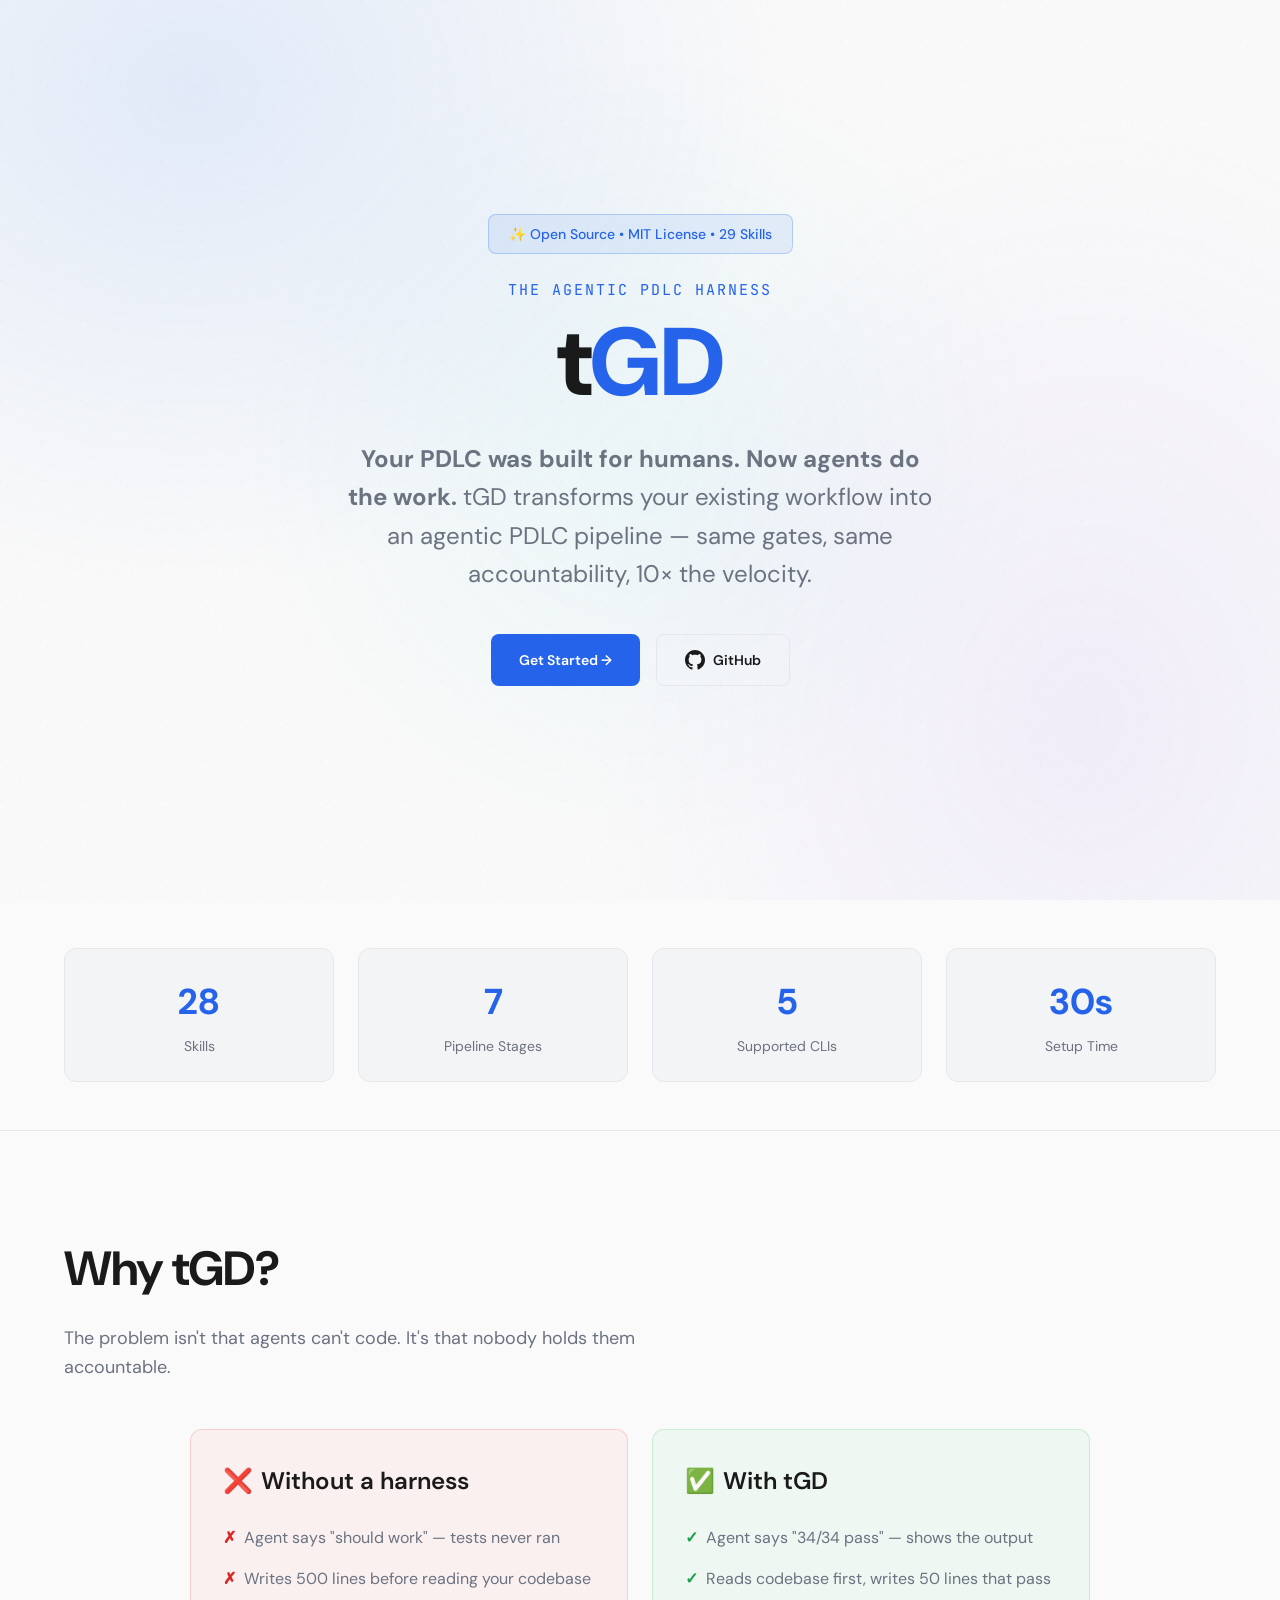
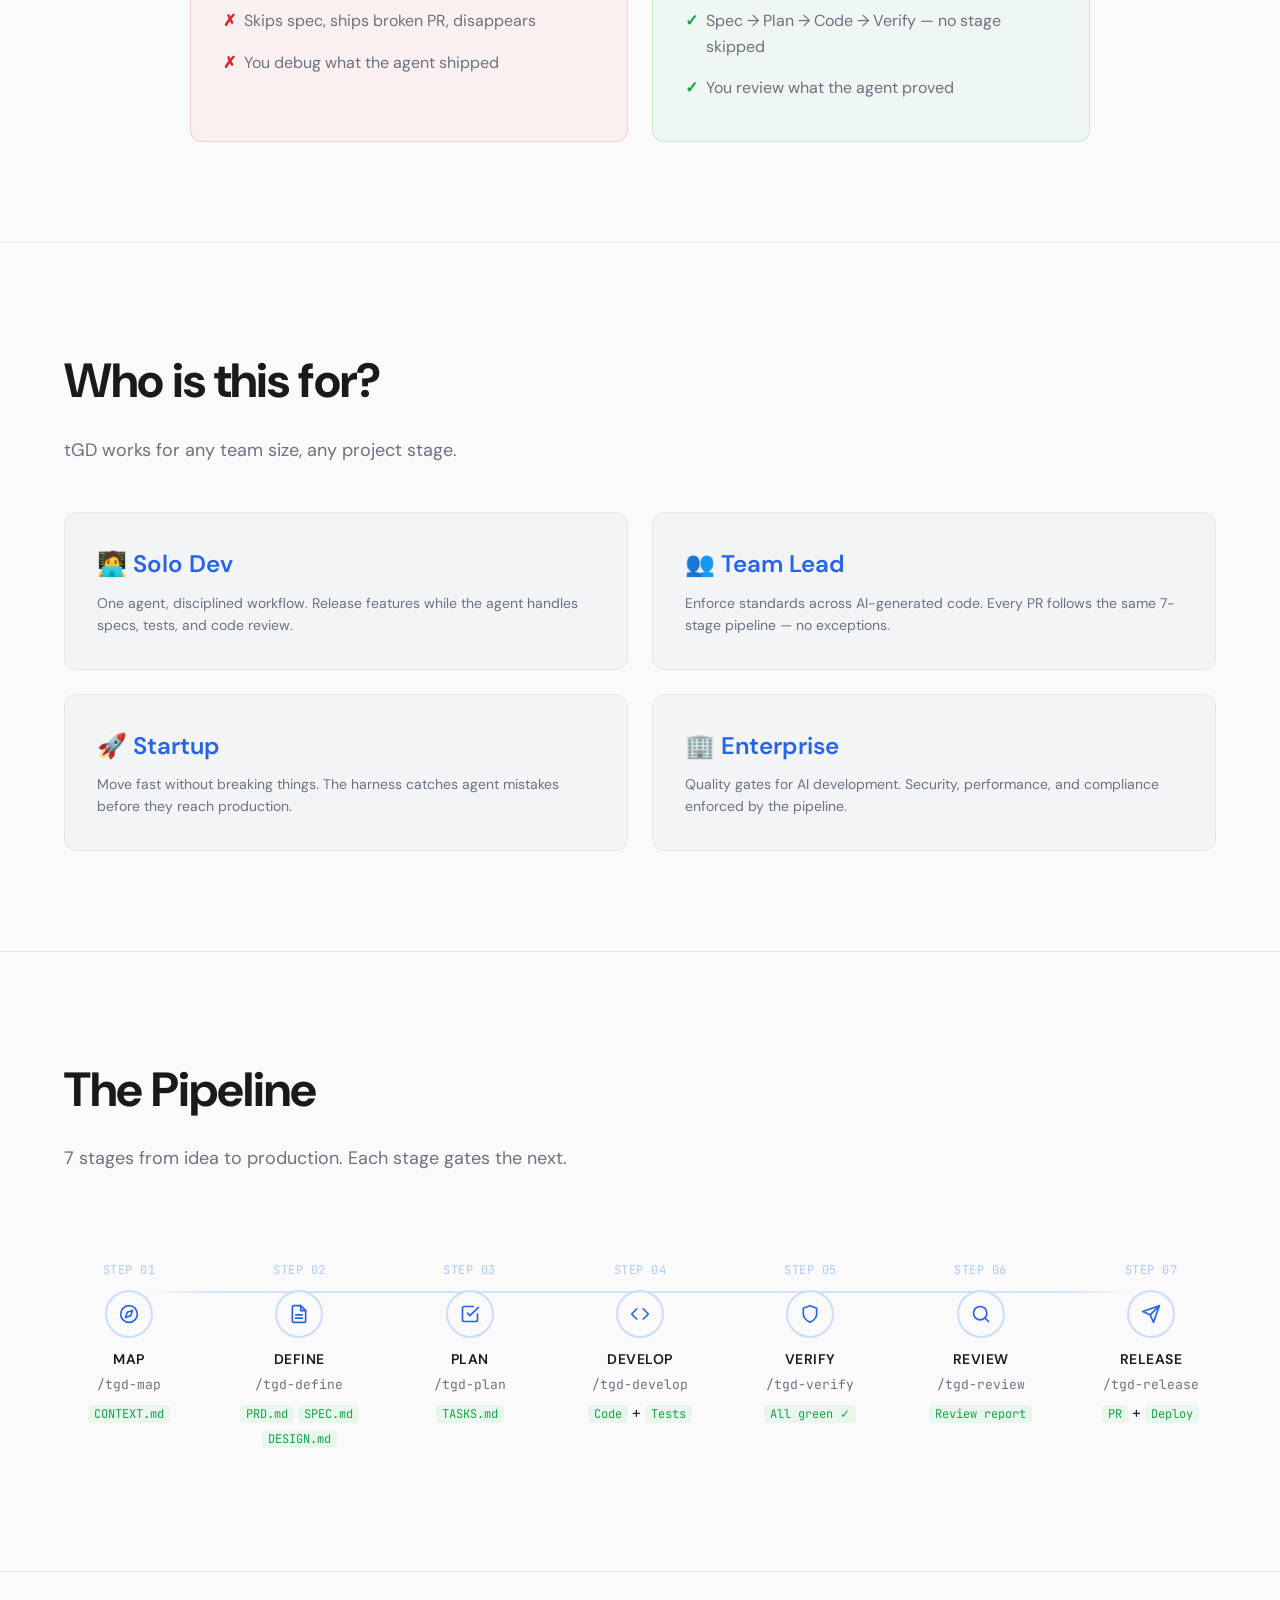
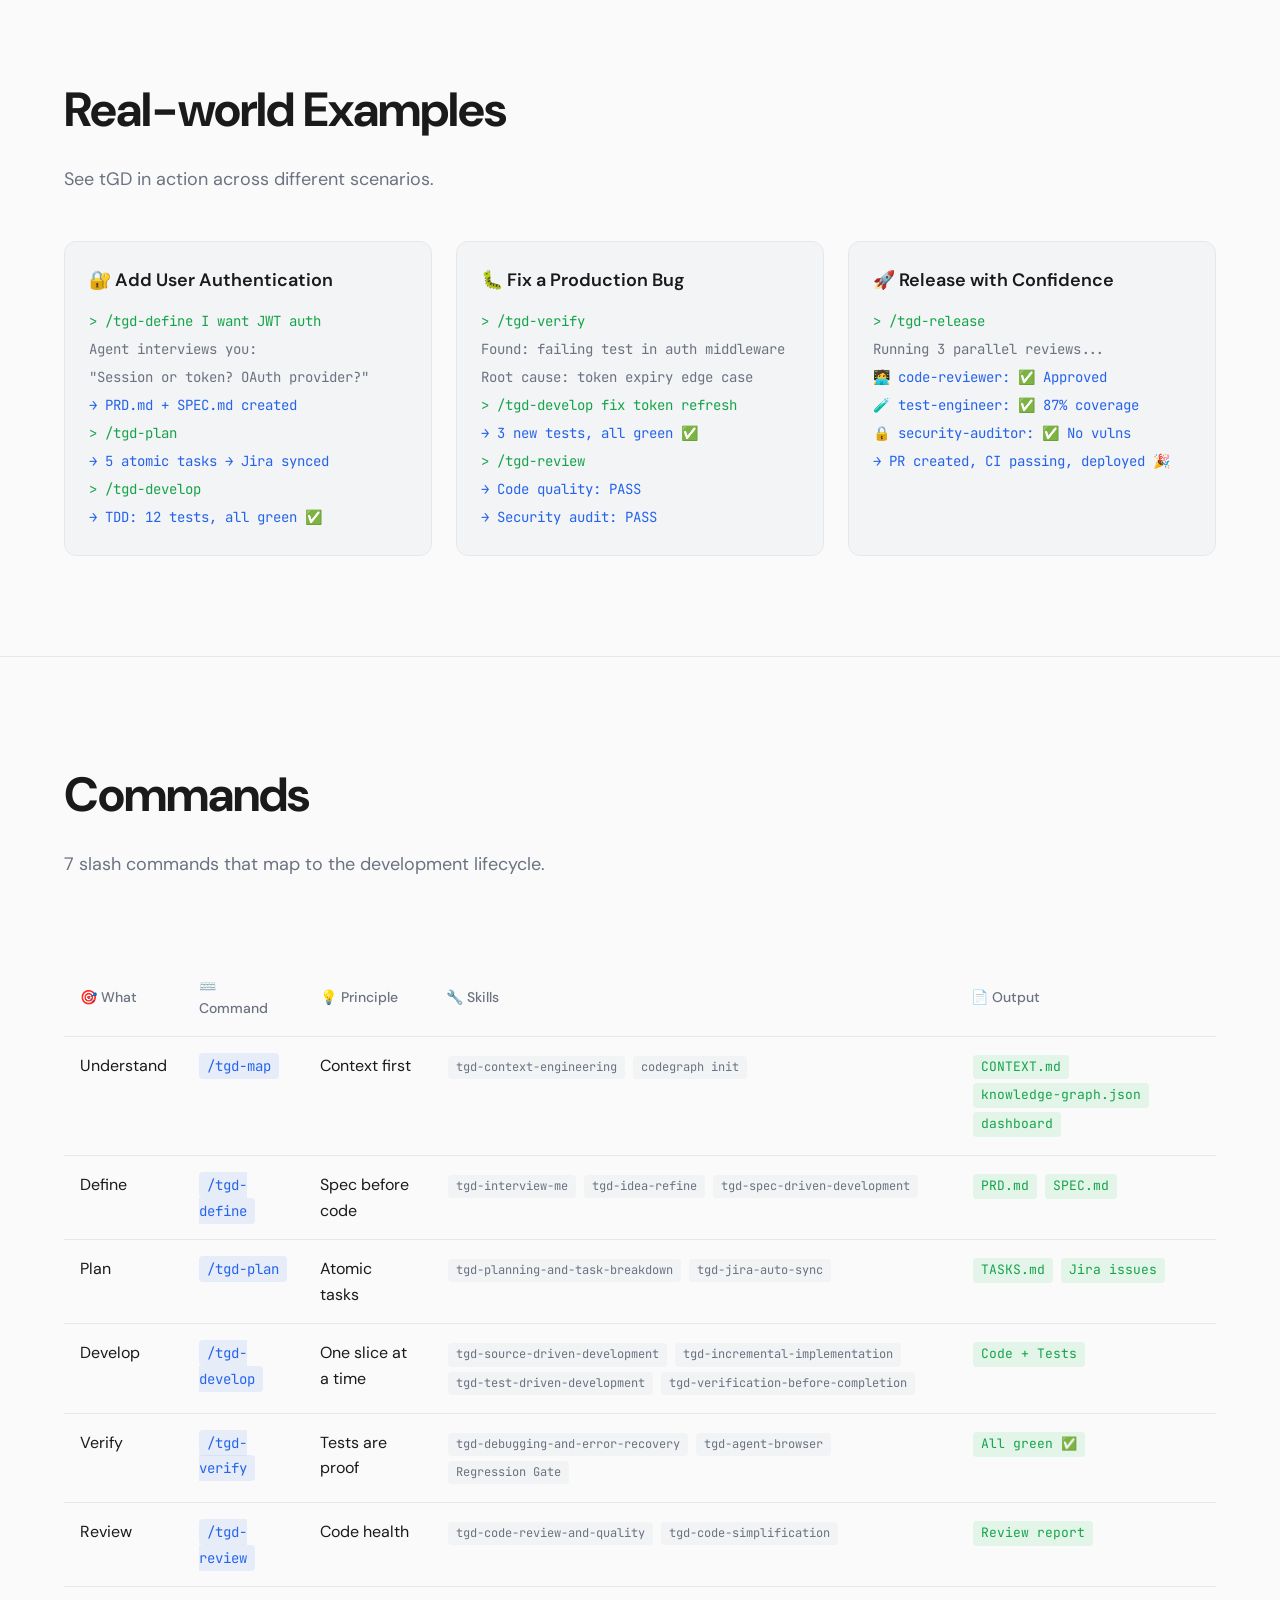
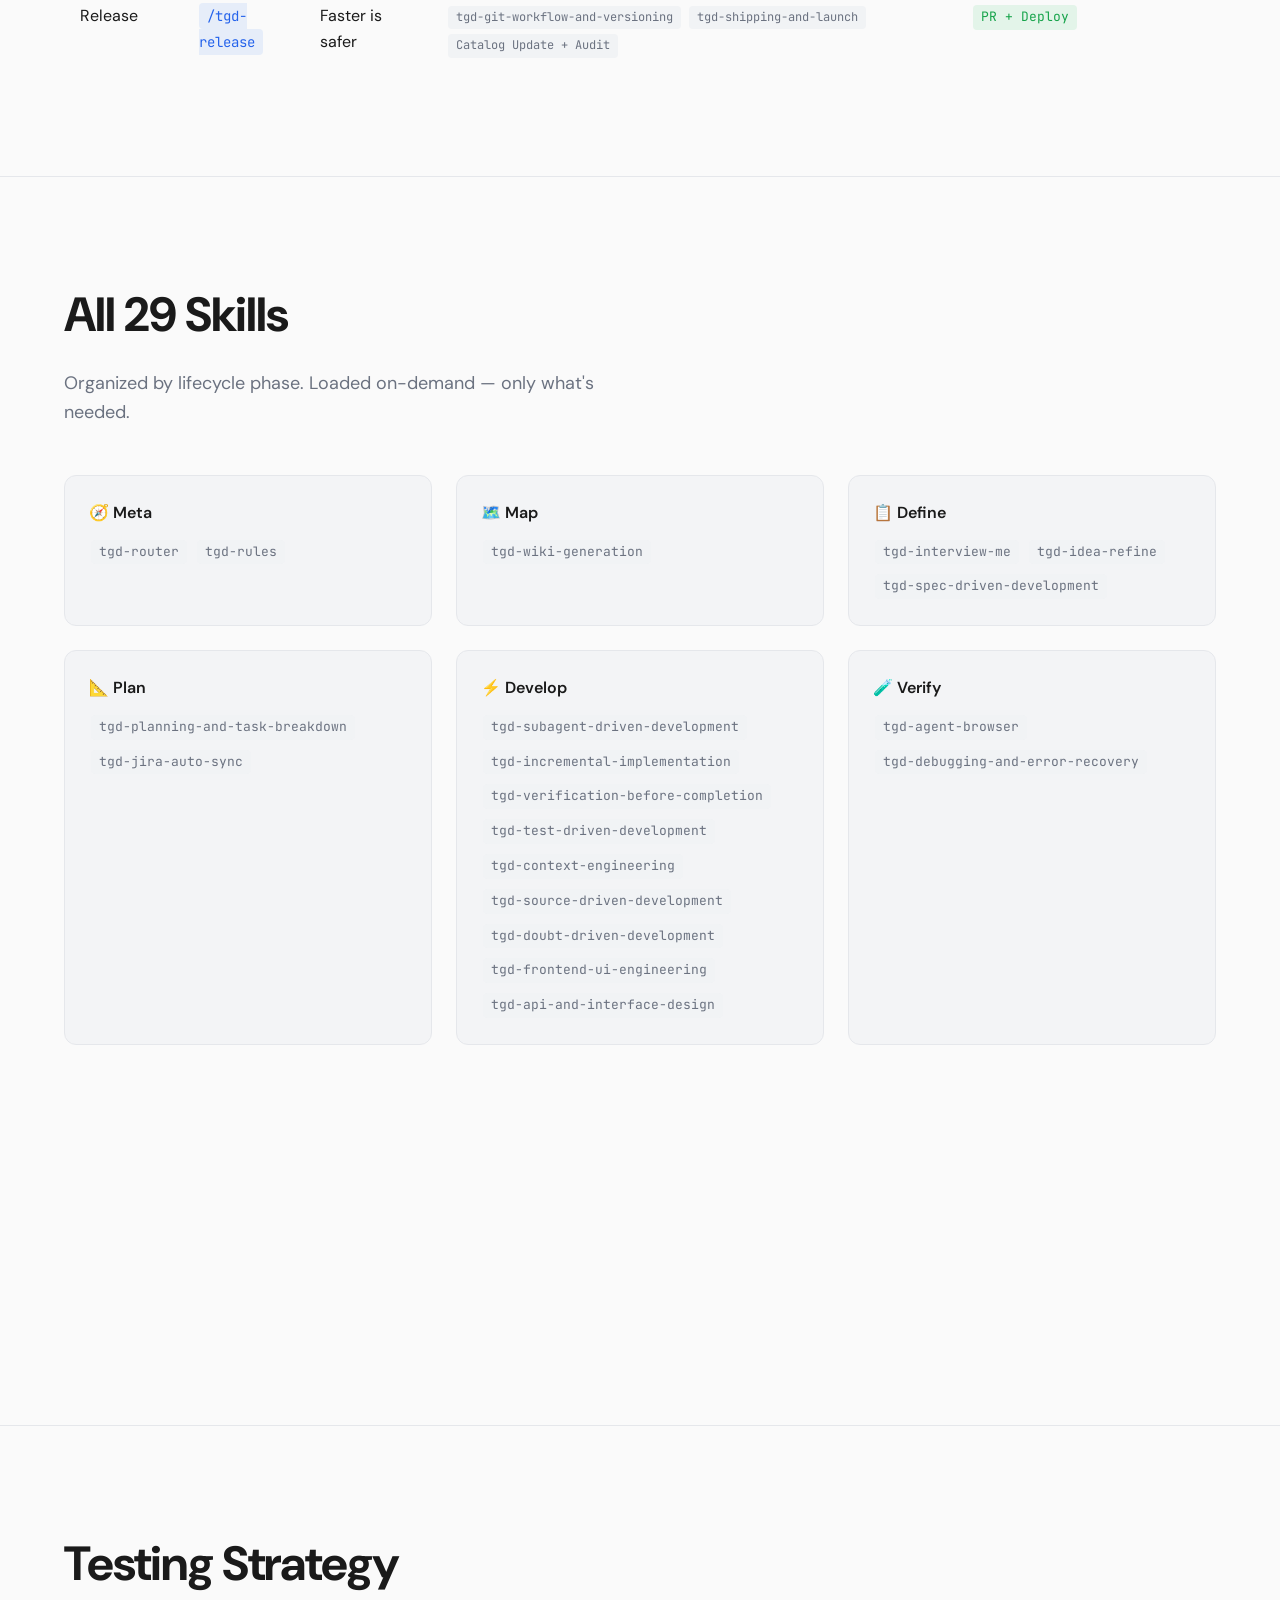
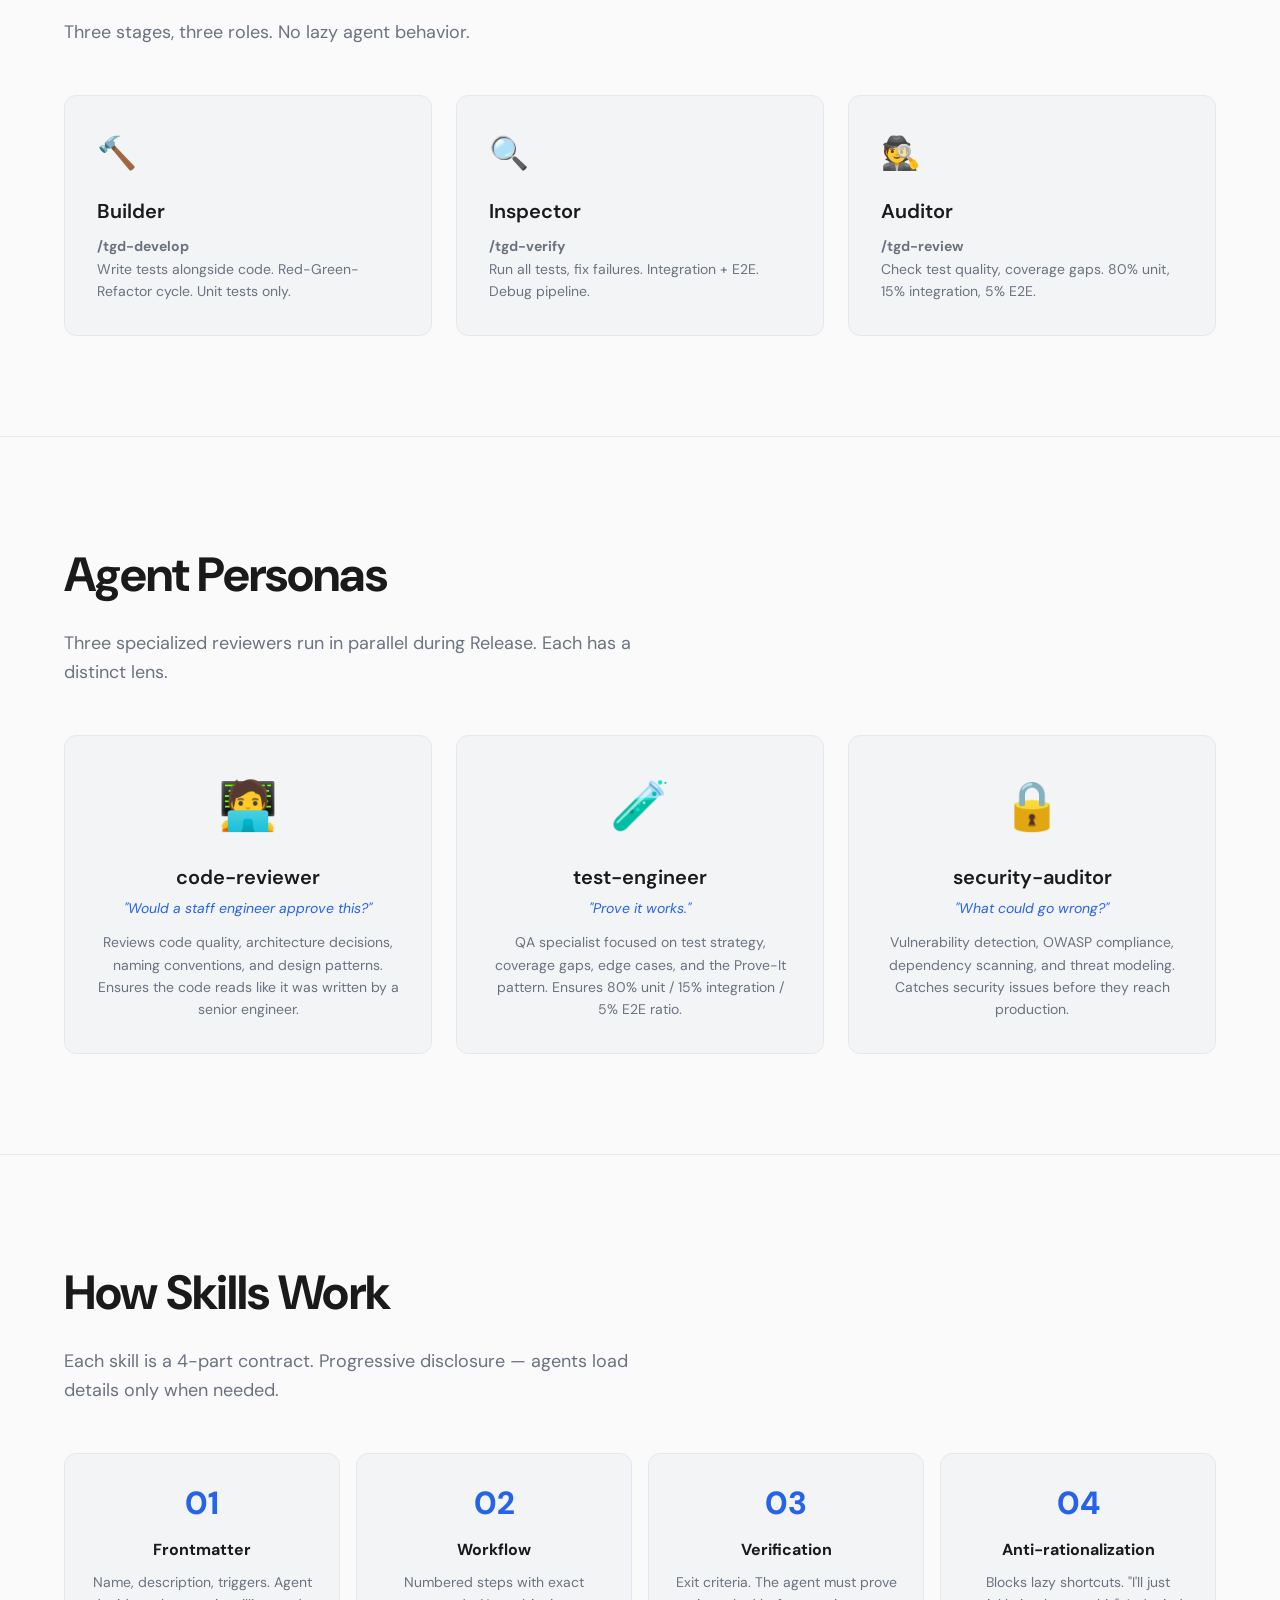
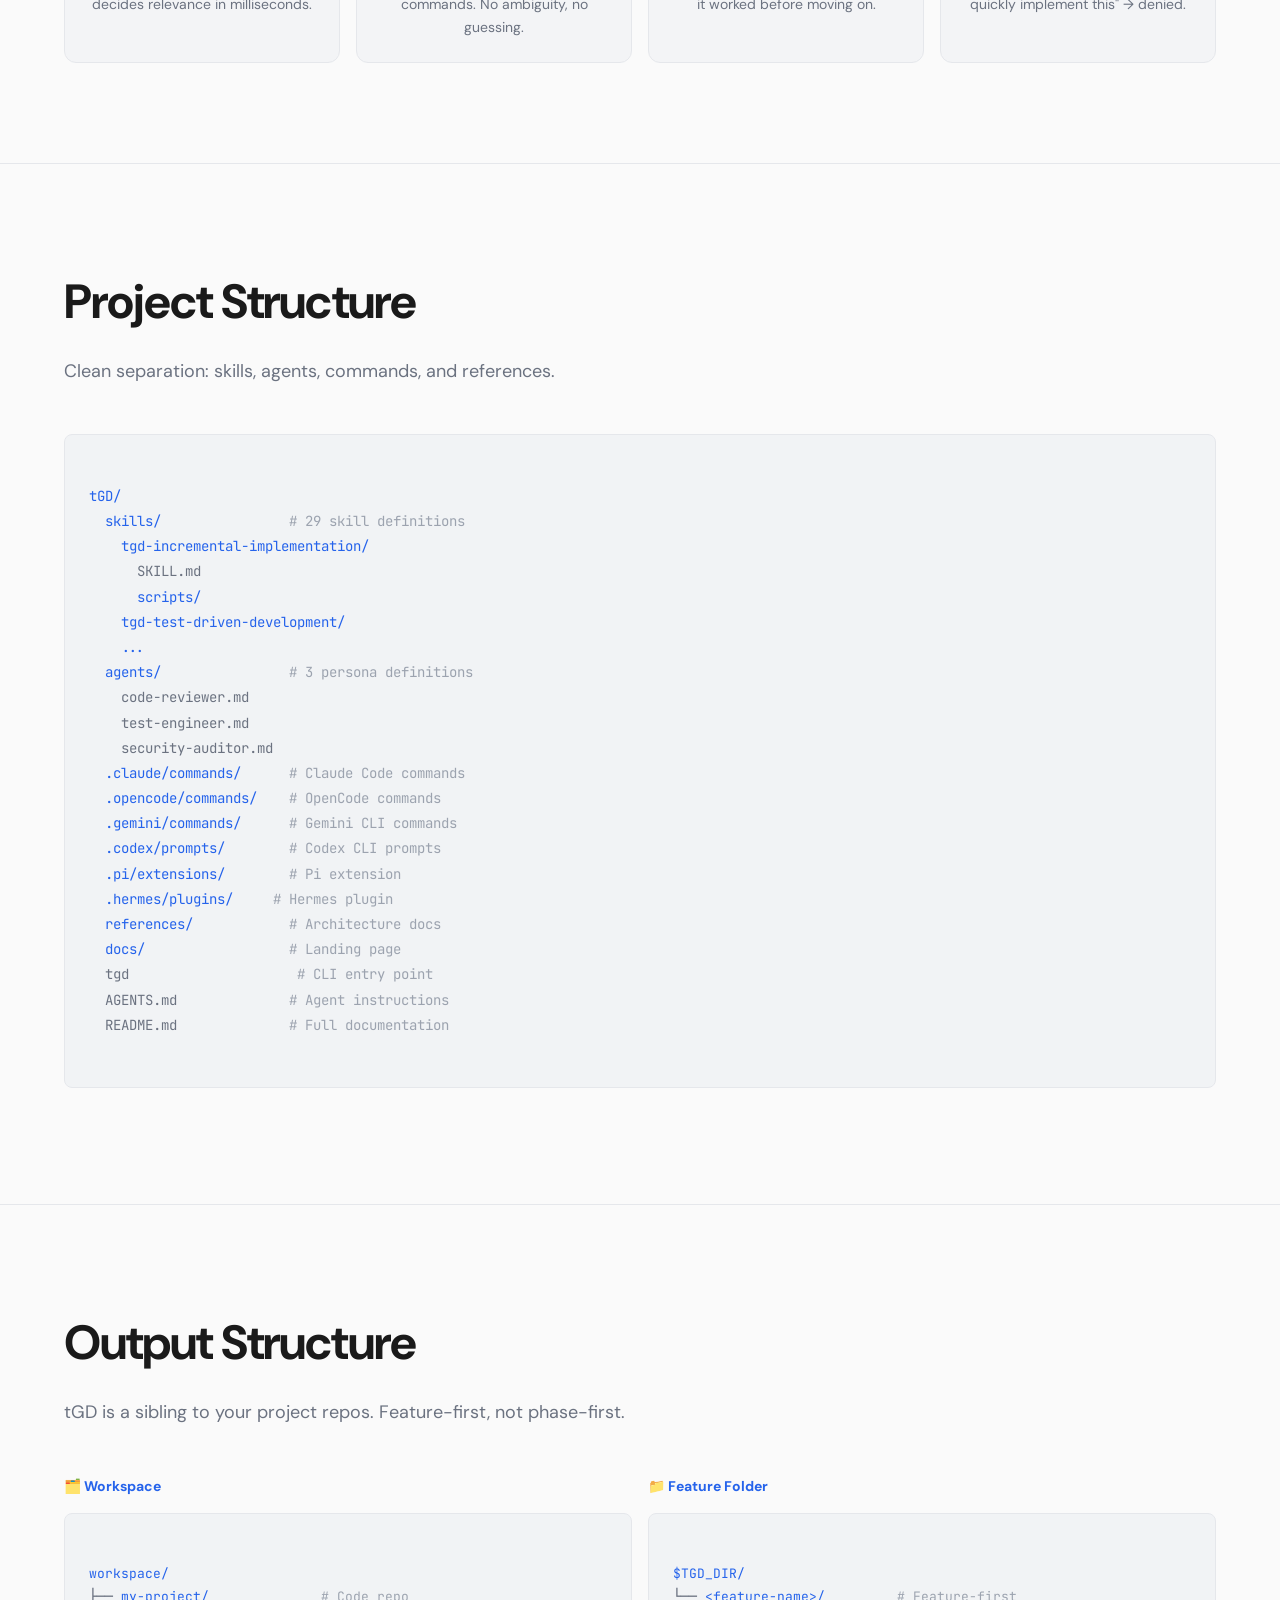
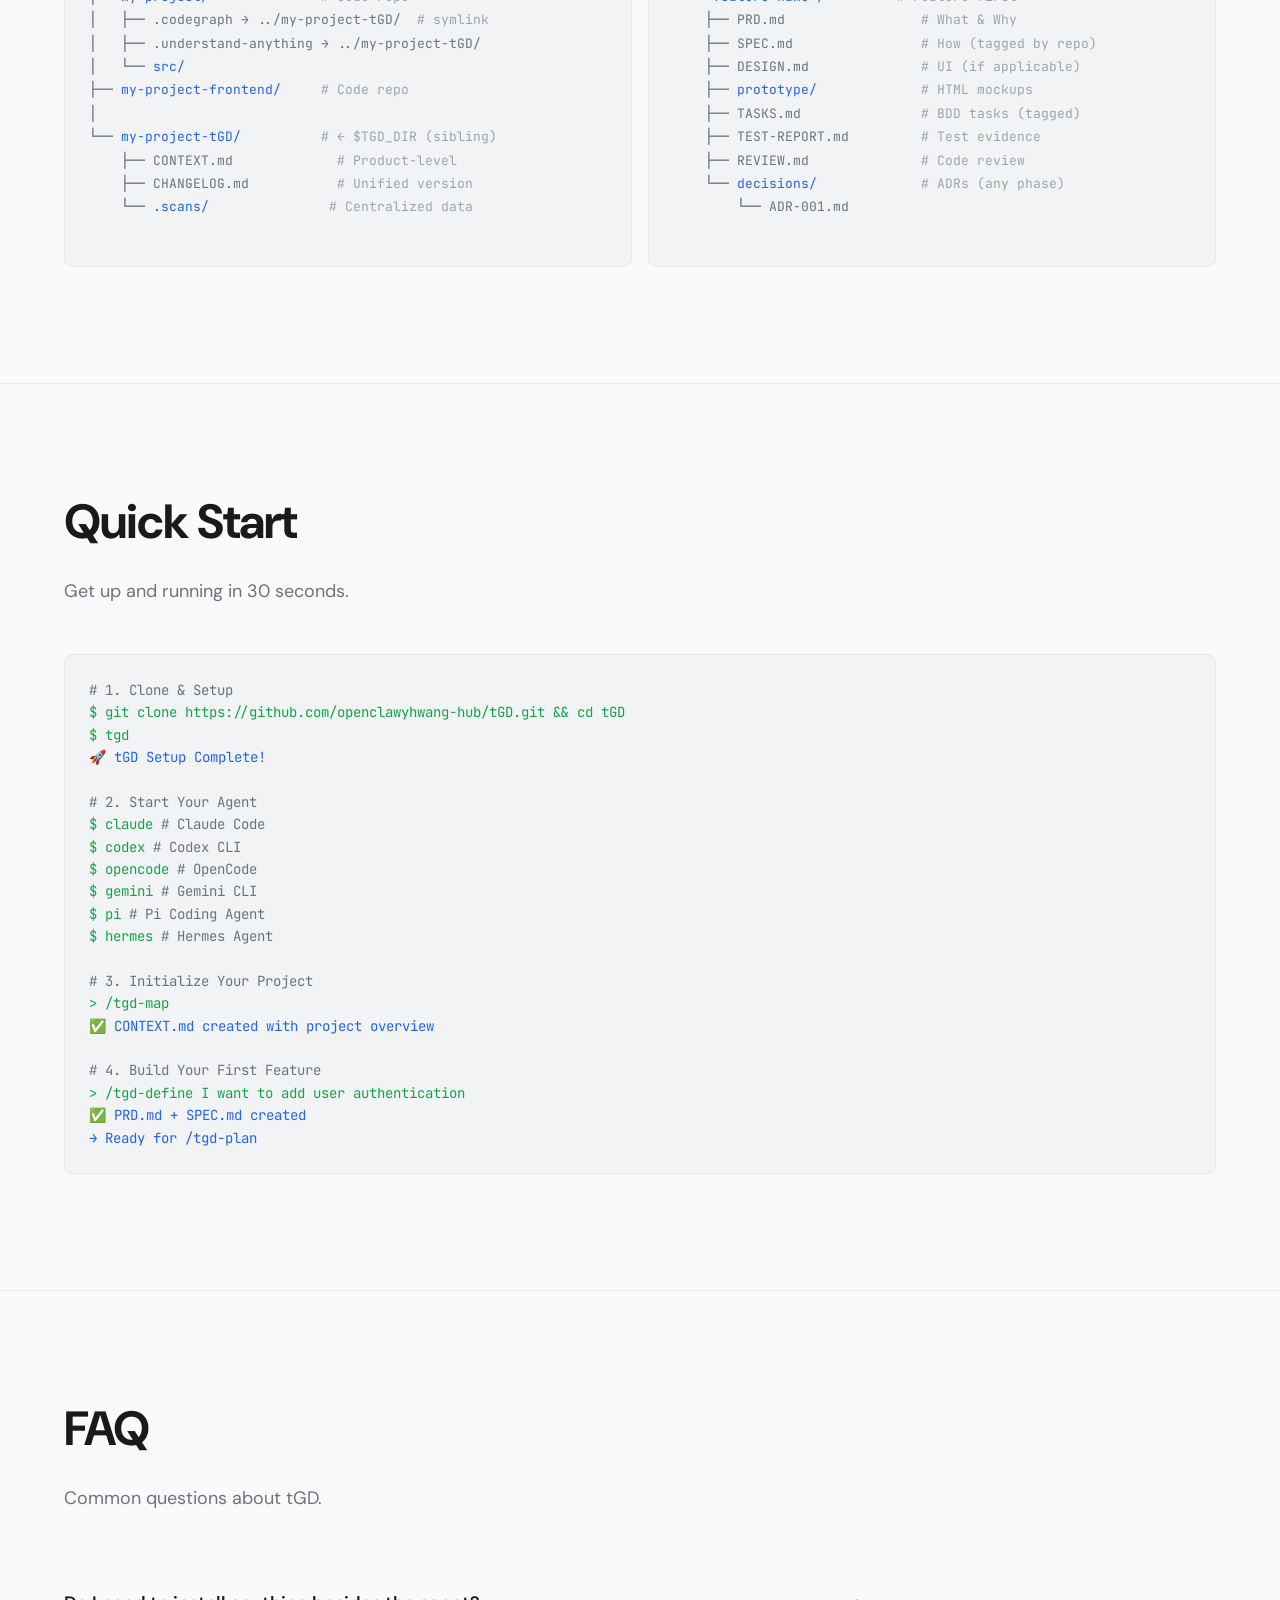
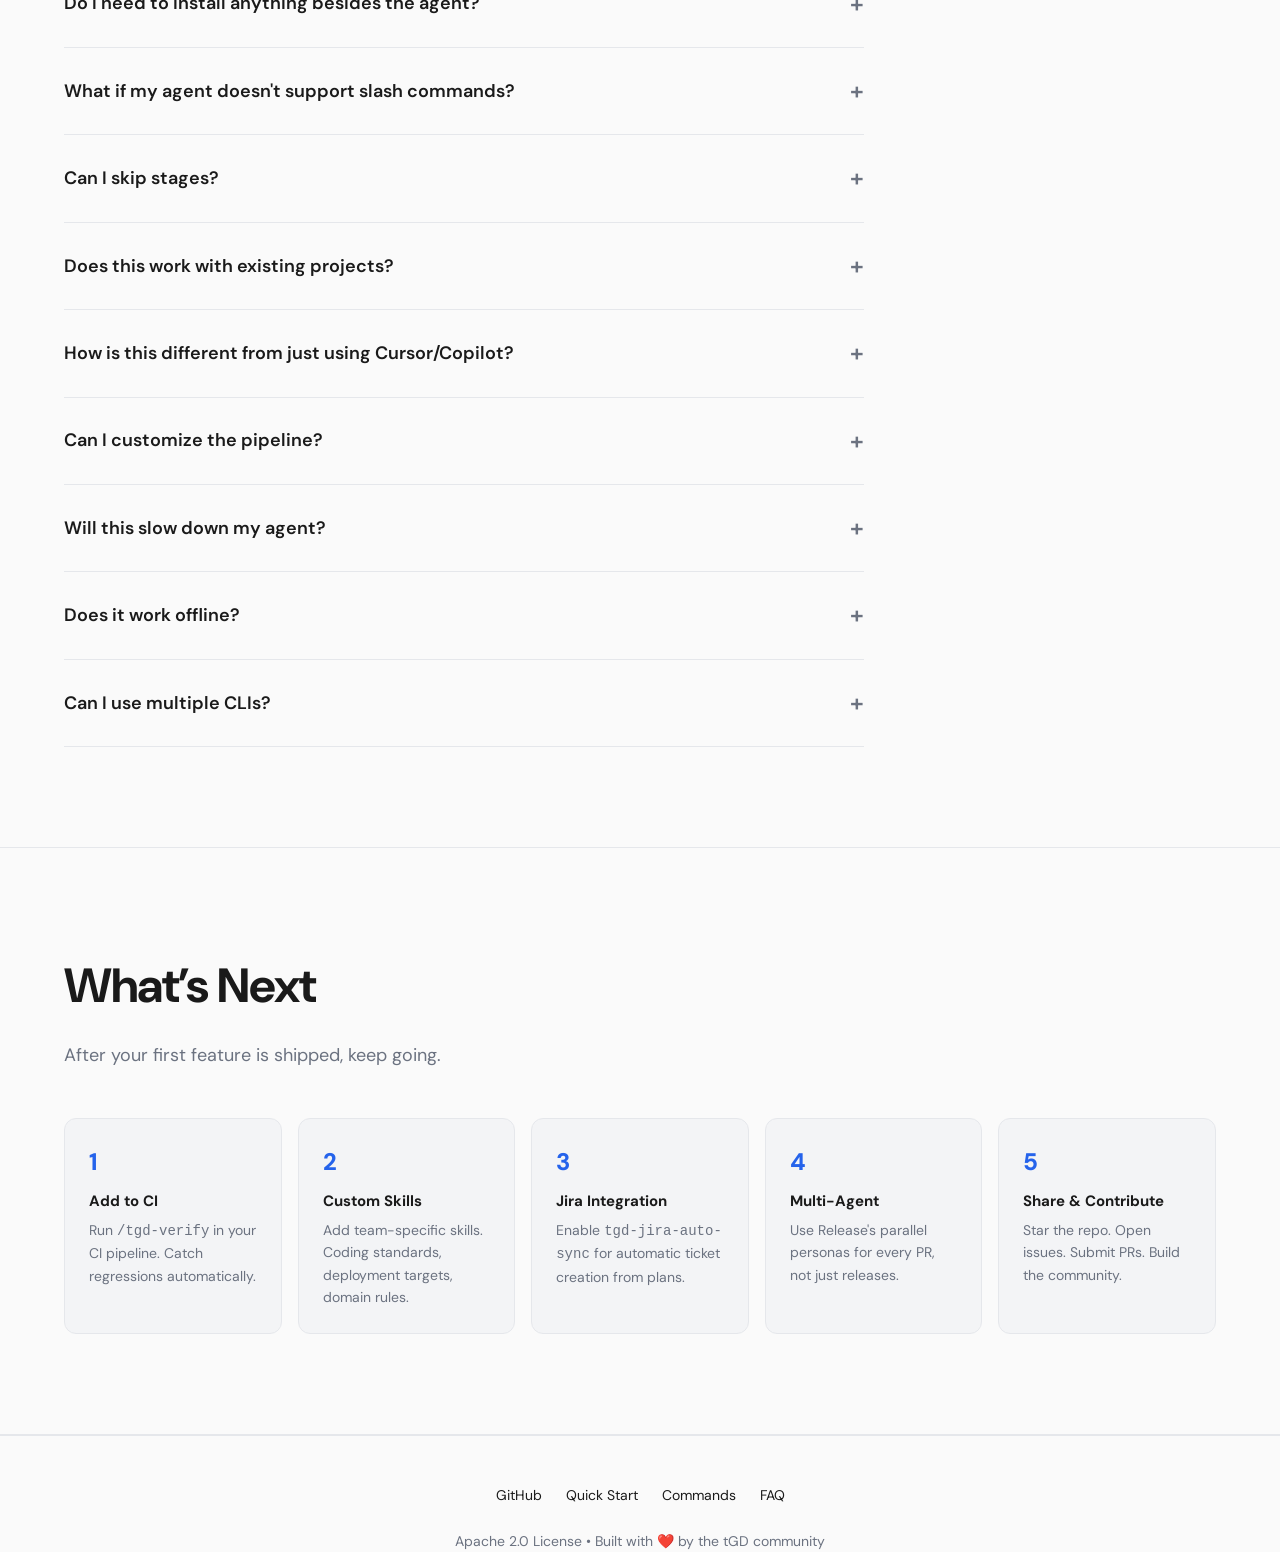
==== docs/index.html @ 55f3f9e1 "fix(docs): move tgd-wiki-generation to Map phase in skill tables tgd-wiki-generation is called by /t" ====
<!DOCTYPE html>
<html lang="en">
<head>
    <meta charset="UTF-8">
    <meta name="viewport" content="width=device-width, initial-scale=1.0">
    <meta name="color-scheme" content="dark light">
    <meta name="theme-color" content="#fafafa" media="(prefers-color-scheme: light)">
    <meta name="theme-color" content="#0c0f1a" media="(prefers-color-scheme: dark)">
    <title>tGD — The Agentic PDLC Harness</title>
    <meta name="description" content="Your PDLC was built for humans. Now agents do the work. tGD transforms your existing workflow into an agentic PDLC pipeline — same gates, same accountability, 10× the velocity.">
    <link rel="icon" type="image/svg+xml" href="favicon-gd.svg">
    <link rel="preconnect" href="https://fonts.googleapis.com">
    <link rel="preconnect" href="https://fonts.gstatic.com" crossorigin>
    <link href="https://fonts.googleapis.com/css2?family=DM+Sans:wght@300;400;500;600;700;800&family=JetBrains+Mono:wght@400;500&display=swap" rel="stylesheet">
    <style>

        :root {
            --bg: #0c0f1a;
            --bg-card: #121620;
            --bg-code: #1a1e2e;
            --text: #e5e5e5;
            --text-muted: #737373;
            --accent: #3b82f6;
            --accent-dim: #1d4ed8;
            --green: #22c55e;
            --red: #ef4444;
            --amber: #f59e0b;
            --purple: #8b5cf6;
            --cyan: #06b6d4;
            --border: #262626;
            --shadow-color: rgba(0, 0, 0, 0.3);
            --tree-desc: #525252;
            --nav-bg: rgba(12, 15, 26, 0.85);
        }

        body.light {
            --bg: #fafafa;
            --bg-card: #f3f4f6;
            --bg-code: #f1f3f5;
            --text: #1a1a1a;
            --text-muted: #6b7280;
            --accent: #2563eb;
            --accent-dim: #1d4ed8;
            --green: #16a34a;
            --red: #dc2626;
            --amber: #d97706;
            --purple: #7c3aed;
            --cyan: #0891b2;
            --border: #e5e7eb;
            --shadow-color: rgba(0, 0, 0, 0.08);
            --tree-desc: #9ca3af;
            --nav-bg: rgba(255, 255, 255, 0.85);
        }

        * {
            margin: 0;
            padding: 0;
            box-sizing: border-box;
        }

        body {
            font-family: 'DM Sans', -apple-system, sans-serif;
            background: var(--bg);
            color: var(--text);
            line-height: 1.6;
            overflow-x: hidden;
            transition: background 0.3s ease, color 0.3s ease;
        }

        /* D: Dot grid — site-wide subtle texture */
        body::before {
            content: '';
            position: fixed;
            inset: 0;
            background-image:
                radial-gradient(circle at 1px 1px, var(--border) 1px, transparent 0);
            background-size: 40px 40px;
            opacity: 0.15;
            z-index: 0;
            pointer-events: none;
        }

        /* C: Noise texture — grain depth */
        body::after {
            content: '';
            position: fixed;
            inset: 0;
            opacity: 0.035;
            background-image: url("data:image/svg+xml,%3Csvg viewBox='0 0 256 256' xmlns='http://www.w3.org/2000/svg'%3E%3Cfilter id='n'%3E%3CfeTurbulence type='fractalNoise' baseFrequency='0.85' numOctaves='4' stitchTiles='stitch'/%3E%3C/filter%3E%3Crect width='100%25' height='100%25' filter='url(%23n)'/%3E%3C/svg%3E");
            z-index: 0;
            pointer-events: none;
        }
        body.light::after { opacity: 0.025; }

        /* C: Static mesh gradient — soft colored glow spots */
        .bg-glow {
            position: fixed;
            inset: 0;
            z-index: 0;
            pointer-events: none;
            background:
                radial-gradient(ellipse 600px 500px at 15% 10%, rgba(59, 130, 246, 0.06) 0%, transparent 100%),
                radial-gradient(ellipse 500px 600px at 85% 80%, rgba(139, 92, 246, 0.04) 0%, transparent 100%),
                radial-gradient(ellipse 400px 400px at 50% 50%, rgba(6, 182, 212, 0.03) 0%, transparent 100%);
        }
        body.light .bg-glow {
            background:
                radial-gradient(ellipse 600px 500px at 15% 10%, rgba(59, 130, 246, 0.12) 0%, transparent 100%),
                radial-gradient(ellipse 500px 600px at 85% 80%, rgba(139, 92, 246, 0.08) 0%, transparent 100%),
                radial-gradient(ellipse 400px 400px at 50% 50%, rgba(6, 182, 212, 0.06) 0%, transparent 100%);
        }

        .container {
            max-width: 1200px;
            margin: 0 auto;
            padding: 0 24px;
            padding-left: max(24px, env(safe-area-inset-left));
            padding-right: max(24px, env(safe-area-inset-right));
        }

        main {
            position: relative;
            z-index: 1;
        }

        /* Hero */
        .hero {
            min-height: 100vh;
            display: flex;
            flex-direction: column;
            justify-content: center;
            align-items: center;
            text-align: center;
            padding: 80px 24px;
            position: relative;
            overflow: hidden;
        }

        

         

         

         
         

         

         
        /* Subtle Grid Overlay */


        .hero-content {
            position: relative;
            z-index: 1;
        }

        .hero-badge {
            display: inline-block;
            padding: 8px 20px;
            background: rgba(59, 130, 246, 0.1);
            border: 1px solid rgba(59, 130, 246, 0.3);
            border-radius: 8px;
            font-size: 14px;
            font-weight: 500;
            color: var(--accent);
            margin-bottom: 24px;
            position: relative;
        }
        
        .hero-tagline {
            font-family: 'JetBrains Mono', monospace;
            font-size: clamp(12px, 1.5vw, 15px);
            color: var(--accent);
            letter-spacing: 2px;
            text-transform: uppercase;
            margin-bottom: 8px;
        }

        h1 {
            font-size: clamp(48px, 8vw, 96px);
            font-weight: 800;
            letter-spacing: -0.03em;
            line-height: 1.1;
            margin-bottom: 24px;
        }

        h1 span {
            color: var(--accent);
        }
        
        

        .hero-subtitle {
            font-size: clamp(18px, 2.5vw, 24px);
            color: var(--text-muted);
            max-width: 600px;
            margin: 0 auto 40px;
        }

        .hero-cta {
            display: flex;
            gap: 16px;
            justify-content: center;
            flex-wrap: wrap;
        }

        .btn {
            display: inline-flex;
            align-items: center;
            gap: 8px;
            padding: 14px 28px;
            border-radius: 8px;
            font-size: 16px;
            font-weight: 600;
            text-decoration: none;
            transition: background 0.2s, transform 0.2s, box-shadow 0.2s;
            cursor: pointer;
            border: none;
            touch-action: manipulation;
            font-size: 14px;
        }

        .btn-primary {
            background: var(--accent);
            color: white;
        }

        .btn-primary:hover {
            background: var(--accent-dim);
            transform: translateY(-2px);
        }

        .btn-secondary {
            background: transparent;
            color: var(--text);
            border: 1px solid var(--border);
        }

        .btn-secondary:hover {
            border-color: var(--text-muted);
        }

        /* Sections */
        section {
            padding: 100px 0;
        }

        h2 {
            font-size: clamp(32px, 5vw, 48px);
            font-weight: 700;
            letter-spacing: -0.02em;
            margin-bottom: 16px;
        }

        h3 {
            font-size: 24px;
            font-weight: 600;
            margin-bottom: 12px;
        }

        .section-subtitle {
            color: var(--text-muted);
            font-size: 18px;
            max-width: 600px;
            margin-bottom: 48px;
            text-align: left;
        }

        /* Before/After */
        .comparison {
            display: grid;
            grid-template-columns: 1fr 1fr;
            gap: 24px;
            max-width: 900px;
            margin: 0 auto;
        }

        @media (max-width: 768px) {
            .comparison { grid-template-columns: 1fr; }
        }

        .comparison-card {
            padding: 32px;
            border-radius: 12px;
            border: 1px solid var(--border);
        }

        .comparison-card.before {
            background: rgba(239, 68, 68, 0.05);
            border-color: rgba(239, 68, 68, 0.2);
        }

        .comparison-card.after {
            background: rgba(34, 197, 94, 0.05);
            border-color: rgba(34, 197, 94, 0.2);
        }

        .comparison-card h3 {
            display: flex;
            align-items: center;
            gap: 8px;
        }

        .comparison-card ul {
            list-style: none;
            margin-top: 16px;
        }

        .comparison-card li {
            padding: 8px 0;
            color: var(--text-muted);
            display: flex;
            align-items: flex-start;
            gap: 8px;
        }

        .comparison-card.before li::before {
            content: '✗';
            color: var(--red);
            font-weight: bold;
        }

        .comparison-card.after li::before {
            content: '✓';
            color: var(--green);
            font-weight: bold;
        }

        /* Pipeline — Connected Timeline */
        .pipeline-track {
            position: relative;
            padding: 40px 0 20px;
        }
        .pipeline-track::before {
            content: '';
            position: absolute;
            top: 70px;
            left: 80px;
            right: 80px;
            height: 2px;
            background: linear-gradient(90deg,
                rgba(59,130,246,0.0) 0%,
                rgba(59,130,246,0.2) 8%,
                rgba(59,130,246,0.2) 92%,
                rgba(59,130,246,0.0) 100%
            );
            z-index: 0;
        }
        .pipeline {
            display: flex;
            justify-content: space-between;
            align-items: flex-start;
            position: relative;
            z-index: 1;
            gap: 4px;
        }
        @media (max-width: 768px) {
            .pipeline-track { padding: 20px 0; }
            .pipeline-track::before { display: none; }
            .pipeline {
                display: grid;
                grid-template-columns: 1fr 1fr;
                gap: 12px;
                padding: 0 16px;
            }
        }
        @media (max-width: 1024px) {
            .pipeline {
                grid-template-columns: repeat(4, 1fr);
                gap: 16px;
            }
            .pipeline-track::before { display: none; }
            .pipeline-step { max-width: none; }
        }

        .pipeline-step {
            display: flex;
            flex-direction: column;
            align-items: center;
            gap: 10px;
            flex: 1;
            max-width: 130px;
        }

        .pipeline-step-num {
            font-family: 'JetBrains Mono', monospace;
            font-size: 12px;
            color: rgba(59, 130, 246, 0.4);
            letter-spacing: 0.5px;
        }

        .pipeline-dot {
            width: 48px;
            height: 48px;
            border-radius: 50%;
            display: flex;
            align-items: center;
            justify-content: center;
            background: var(--bg);
            border: 2px solid rgba(59, 130, 246, 0.25);
            color: var(--accent);
            position: relative;
            z-index: 2;
            transition: border-color 0.3s, background 0.3s, box-shadow 0.3s, transform 0.3s;
        }
        .pipeline-step:hover .pipeline-dot {
            border-color: var(--accent);
            background: rgba(59, 130, 246, 0.08);
            box-shadow: 0 0 20px rgba(59, 130, 246, 0.15);
            transform: scale(1.1);
        }
        .pipeline-dot svg {
            width: 20px;
            height: 20px;
        }

        .pipeline-step-info {
            text-align: center;
            max-width: 120px;
        }

        .pipeline-label {
            font-size: 14px;
            font-weight: 600;
            color: var(--text);
            letter-spacing: 0.5px;
        }

        .pipeline-cmd {
            font-family: 'JetBrains Mono', monospace;
            font-size: 13px;
            color: var(--text-muted);
            margin-top: 4px;
        }

        .pipeline-output {
            text-align: center;
            margin-top: 4px;
        }
        .pipeline-output code {
            font-family: 'JetBrains Mono', monospace;
            font-size: 12px;
            color: var(--green);
            background: rgba(34, 197, 94, 0.08);
            padding: 1px 6px;
            border-radius: 4px;
        }
        .pipeline-desc { display: none; }

        /* Commands Table */
        .commands-table {
            width: 100%;
            border-collapse: collapse;
            margin-top: 32px;
        }

        .commands-table th {
            text-align: left;
            padding: 16px;
            border-bottom: 1px solid var(--border);
            color: var(--text-muted);
            font-weight: 500;
            font-size: 14px;
        }

        .commands-table td {
            padding: 16px;
            border-bottom: 1px solid var(--border);
            vertical-align: top;
        }

        .commands-table tr:last-child td {
            border-bottom: none;
        }

        .cmd-name {
            font-family: 'JetBrains Mono', monospace;
            font-size: 14px;
            color: var(--accent);
            background: rgba(59, 130, 246, 0.1);
            padding: 4px 8px;
            border-radius: 4px;
        }

        .skill-tag {
            display: inline-block;
            font-family: 'JetBrains Mono', monospace;
            font-size: 12px;
            color: var(--text-muted);
            background: var(--bg-code);
            padding: 2px 8px;
            border-radius: 4px;
            margin: 2px;
        }

        /* Testing */
        .test-roles {
            display: grid;
            grid-template-columns: repeat(3, 1fr);
            gap: 24px;
            margin-top: 32px;
        }

        @media (max-width: 768px) {
            .test-roles { grid-template-columns: 1fr; }
        }

        .test-role {
            padding: 32px;
            border-radius: 12px;
            border: 1px solid var(--border);
            background: var(--bg-card);
        }

        .test-role-icon {
            font-size: 32px;
            margin-bottom: 16px;
        }

        .test-role h3 {
            font-size: 20px;
            margin-bottom: 8px;
        }

        .test-role p {
            color: var(--text-muted);
            font-size: 14px;
        }

        /* FAQ */
        .faq-item {
            border-bottom: 1px solid var(--border);
            padding: 24px 0;
        }

        .faq-question {
            font-weight: 600;
            font-size: 18px;
            cursor: pointer;
            touch-action: manipulation;
            display: flex;
            justify-content: space-between;
            align-items: center;
        }

        .faq-question::after {
            content: '+';
            font-size: 24px;
            color: var(--text-muted);
            transition: transform 0.2s;
        }

        .faq-item.active .faq-question::after {
            transform: rotate(45deg);
        }

        .faq-answer {
            display: none;
            margin-top: 16px;
            color: var(--text-muted);
            line-height: 1.8;
        }

        .faq-item.active .faq-answer {
            display: block;
        }

        /* Code block */
        .code-block {
            background: var(--bg-code);
            border: 1px solid var(--border);
            border-radius: 8px;
            padding: 24px;
            font-family: 'JetBrains Mono', monospace;
            font-size: 14px;
            overflow-x: auto;
            margin: 16px 0;
        }

        .code-block .comment {
            color: var(--text-muted);
        }

        .code-block .cmd {
            color: var(--green);
        }

        .code-block .output {
            color: var(--accent);
        }

        /* Footer */
        footer {
            padding: 48px 0;
            padding-bottom: env(safe-area-inset-bottom);
            border-top: 1px solid var(--border);
            text-align: center;
            color: var(--text-muted);
            font-size: 14px;
        }

        footer a {
            color: var(--text);
            text-decoration: none;
        }

        footer a:hover {
            color: var(--accent);
        }

        .footer-links {
            display: flex;
            gap: 24px;
            justify-content: center;
            margin-bottom: 24px;
        }

        /* Stats */
        .stats {
            display: grid;
            grid-template-columns: repeat(4, 1fr);
            gap: 24px;
            margin: 48px 0;
        }

        @media (max-width: 768px) {
            .stats { grid-template-columns: repeat(2, 1fr); }
        }

        .stat {
            text-align: center;
            padding: 24px;
            border-radius: 12px;
            border: 1px solid var(--border);
            background: var(--bg-card);
        }

        .stat-number {
            font-size: 36px;
            font-weight: 700;
            color: var(--accent);
        }

        .stat-label {
            color: var(--text-muted);
            font-size: 14px;
            margin-top: 4px;
        }

        /* Scrollbar */
        ::-webkit-scrollbar {
            width: 8px;
            height: 8px;
        }

        ::-webkit-scrollbar-track {
            background: var(--bg);
        }

        ::-webkit-scrollbar-thumb {
            background: var(--border);
            border-radius: 4px;
        }

        /* Animations */
        .fade-in {
            opacity: 0;
            transform: translateY(20px);
            transition: opacity 0.6s ease-out, transform 0.6s ease-out;
        }

        .fade-in.visible {
            opacity: 1;
            transform: translateY(0);
        }

        

        
        .btn-primary:hover {
            box-shadow: 0 4px 16px var(--shadow-color);
            transform: translateY(-2px);
        }

        /* Pipeline sequential dot reveal */
        @keyframes dot-reveal {
            0% { transform: scale(0); opacity: 0; }
            60% { transform: scale(1.2); }
            100% { transform: scale(1); opacity: 1; }
        }
        .pipeline-track.animate .pipeline-dot {
            opacity: 0;
            transform: scale(0);
            animation: dot-reveal 0.5s cubic-bezier(0.34, 1.56, 0.64, 1) forwards;
        }
        .pipeline-track.animate .pipeline-step:nth-child(1) .pipeline-dot { animation-delay: 0.0s; }
        .pipeline-track.animate .pipeline-step:nth-child(2) .pipeline-dot { animation-delay: 0.1s; }
        .pipeline-track.animate .pipeline-step:nth-child(3) .pipeline-dot { animation-delay: 0.2s; }
        .pipeline-track.animate .pipeline-step:nth-child(4) .pipeline-dot { animation-delay: 0.3s; }
        .pipeline-track.animate .pipeline-step:nth-child(5) .pipeline-dot { animation-delay: 0.4s; }
        .pipeline-track.animate .pipeline-step:nth-child(6) .pipeline-dot { animation-delay: 0.5s; }
        .pipeline-track.animate .pipeline-step:nth-child(7) .pipeline-dot { animation-delay: 0.6s; }

        /* Pipeline info stagger */
        .pipeline-track.animate .pipeline-step-info {
            opacity: 0;
            animation: fade-up 0.4s ease-out forwards;
        }
        .pipeline-track.animate .pipeline-step:nth-child(1) .pipeline-step-info { animation-delay: 0.15s; }
        .pipeline-track.animate .pipeline-step:nth-child(2) .pipeline-step-info { animation-delay: 0.25s; }
        .pipeline-track.animate .pipeline-step:nth-child(3) .pipeline-step-info { animation-delay: 0.35s; }
        .pipeline-track.animate .pipeline-step:nth-child(4) .pipeline-step-info { animation-delay: 0.45s; }
        .pipeline-track.animate .pipeline-step:nth-child(5) .pipeline-step-info { animation-delay: 0.55s; }
        .pipeline-track.animate .pipeline-step:nth-child(6) .pipeline-step-info { animation-delay: 0.65s; }
        .pipeline-track.animate .pipeline-step:nth-child(7) .pipeline-step-info { animation-delay: 0.75s; }

        @keyframes fade-up {
            from { opacity: 0; transform: translateY(12px); }
            to { opacity: 1; transform: translateY(0); }
        }

        /* Pipeline line draw */
        @keyframes line-draw {
            from { transform: scaleX(0); }
            to { transform: scaleX(1); }
        }
        .pipeline-track.animate::before {
            transform: scaleX(0);
            transform-origin: left;
            animation: line-draw 0.8s ease-out 0.1s forwards;
        }

        /* Pipeline step number fade */
        .pipeline-track.animate .pipeline-step-num {
            opacity: 0;
            animation: fade-up 0.3s ease-out forwards;
        }
        .pipeline-track.animate .pipeline-step:nth-child(1) .pipeline-step-num { animation-delay: 0.05s; }
        .pipeline-track.animate .pipeline-step:nth-child(2) .pipeline-step-num { animation-delay: 0.15s; }
        .pipeline-track.animate .pipeline-step:nth-child(3) .pipeline-step-num { animation-delay: 0.25s; }
        .pipeline-track.animate .pipeline-step:nth-child(4) .pipeline-step-num { animation-delay: 0.35s; }
        .pipeline-track.animate .pipeline-step:nth-child(5) .pipeline-step-num { animation-delay: 0.45s; }
        .pipeline-track.animate .pipeline-step:nth-child(6) .pipeline-step-num { animation-delay: 0.55s; }
        .pipeline-track.animate .pipeline-step:nth-child(7) .pipeline-step-num { animation-delay: 0.65s; }

        /* Card hover lift */
        .example-card, .skill-card, .who-card {
            transition: transform 0.3s ease, box-shadow 0.3s ease, background 0.3s ease, border-color 0.3s ease;
        }
        .example-card:hover, .skill-card:hover, .who-card:hover {
            transform: translateY(-4px);
            box-shadow: 0 12px 40px var(--shadow-color);
        }

        .who-card:hover, .skill-group:hover, .example-card:hover, .persona-card:hover,
        .test-role:hover, .anatomy-step:hover, .next-step:hover, .comparison-card:hover {
            border-color: rgba(59, 130, 246, 0.3);
        }

        /* Stagger grid children */
        .fade-stagger > * {
            opacity: 0;
            transform: translateY(16px);
            transition: opacity 0.5s ease-out, transform 0.5s ease-out;
        }
        .fade-stagger.visible > *:nth-child(1) { transition-delay: 0.0s; opacity: 1; transform: none; }
        .fade-stagger.visible > *:nth-child(2) { transition-delay: 0.08s; opacity: 1; transform: none; }
        .fade-stagger.visible > *:nth-child(3) { transition-delay: 0.16s; opacity: 1; transform: none; }
        .fade-stagger.visible > *:nth-child(4) { transition-delay: 0.24s; opacity: 1; transform: none; }
        .fade-stagger.visible > *:nth-child(5) { transition-delay: 0.32s; opacity: 1; transform: none; }
        .fade-stagger.visible > *:nth-child(6) { transition-delay: 0.40s; opacity: 1; transform: none; }

        /* Reduced motion */
        @media (prefers-reduced-motion: reduce) {
            *, *::before, *::after {
                animation-duration: 0.01ms !important;
                animation-iteration-count: 1 !important;
                transition-duration: 0.01ms !important;
            }
            .blob, .particle, .hero-ribbon, .mouse-glow { display: none !important; }
        }

        /* Who Section */
        .who-grid {
            display: grid;
            grid-template-columns: repeat(2, 1fr);
            gap: 24px;
            margin-top: 32px;
        }

        @media (max-width: 768px) {
            .who-grid { grid-template-columns: 1fr; }
        }

        .who-card {
            padding: 32px;
            border-radius: 12px;
            border: 1px solid var(--border);
            background: var(--bg-card);
        }

        .who-card h3 {
            color: var(--accent);
            margin-bottom: 8px;
        }

        .who-card p {
            color: var(--text-muted);
            font-size: 14px;
        }

        /* Language switcher */
        [data-lang] { display: none; }
        [data-lang="en"] { display: block; }
        span[data-lang="en"], a[data-lang="en"] { display: inline; }
        body.lang-zh [data-lang="en"],
        body.lang-ja [data-lang="en"],
        body.lang-de [data-lang="en"] { display: none; }
        body.lang-zh span[data-lang="en"],
        body.lang-ja span[data-lang="en"],
        body.lang-de span[data-lang="en"],
        body.lang-zh a[data-lang="en"],
        body.lang-ja a[data-lang="en"],
        body.lang-de a[data-lang="en"] { display: none; }
        body.lang-zh [data-lang="zh"],
        body.lang-ja [data-lang="ja"],
        body.lang-de [data-lang="de"] { display: block; }
        body.lang-zh span[data-lang="zh"],
        body.lang-ja span[data-lang="ja"],
        body.lang-de span[data-lang="de"],
        body.lang-zh a[data-lang="zh"],
        body.lang-ja a[data-lang="ja"],
        body.lang-de a[data-lang="de"] { display: inline; }
        .lang-select {
            background: var(--bg-code);
            border: 1px solid var(--border);
            color: var(--text-muted);
            padding: 4px 8px;
            border-radius: 6px;
            font-size: 14px;
            font-weight: 500;
            cursor: pointer;
            transition: border-color 0.2s, color 0.2s;
            outline: none;
            touch-action: manipulation;
        }
        .lang-select:focus-visible { box-shadow: 0 0 0 2px var(--accent); }
        .lang-select:hover { border-color: var(--text-muted); color: var(--text); }
        .lang-select option { background: var(--bg); color: var(--text); }

        /* Divider */
        .divider {
            width: 100%;
            height: 1px;
            background: var(--border);
            margin: 0;
        }

        /* Sticky Nav */
        .navbar {
            position: fixed;
            top: 0;
            left: 0;
            right: 0;
            z-index: 1000;
            background: var(--nav-bg);
            -webkit-backdrop-filter: blur(12px);
            backdrop-filter: blur(12px);
            border-bottom: 1px solid var(--border);
            padding: 12px 0;
            transform: translateY(-100%);
            transition: transform 0.3s;
        }
        .navbar.visible { transform: translateY(0); }
        .navbar .container { display: flex; justify-content: space-between; align-items: center; }
        .navbar-brand { font-weight: 700; font-size: 20px; color: var(--text); text-decoration: none; }
        .navbar-brand span { color: var(--accent); }
        .navbar-links { display: flex; gap: 24px; }
        .navbar-links a { color: var(--text-muted); text-decoration: none; font-size: 14px; font-weight: 500; transition: color 0.2s; }
        .navbar-links a:hover { color: var(--text); }
        .navbar-right { display: flex; align-items: center; gap: 16px; }

        /* Theme toggle */
        .theme-toggle {
            background: none;
            border: 1px solid var(--border);
            border-radius: 8px;
            padding: 6px;
            cursor: pointer;
            color: var(--text-muted);
            display: flex;
            align-items: center;
            justify-content: center;
            transition: border-color 0.3s, color 0.3s, background 0.3s;
            line-height: 1;
            touch-action: manipulation;
        }
        .theme-toggle:hover { color: var(--text); border-color: var(--text-muted); }
        .icon-moon { display: none; }
        body.light .icon-sun { display: none; }
        body.light .icon-moon { display: block; }

        @media (max-width: 768px) { .navbar-links { display: none; } }

        /* Pipeline descriptions */

        /* Skills grid */
        .skills-grid { display: grid; grid-template-columns: repeat(auto-fill, minmax(280px, 1fr)); gap: 24px; margin-top: 32px; }
        .skill-group { padding: 24px; border-radius: 12px; border: 1px solid var(--border); background: var(--bg-card); }
        .skill-group h3 { font-size: 16px; margin-bottom: 12px; display: flex; align-items: center; gap: 8px; }
        .skill-group .skill-list { display: flex; flex-wrap: wrap; gap: 6px; }
        .skill-group .skill-tag { font-size: 13px; }

        /* Example cards */
        .examples-grid { display: grid; grid-template-columns: repeat(3, 1fr); gap: 24px; margin-top: 32px; }
        @media (max-width: 768px) { .examples-grid { grid-template-columns: 1fr; } }
        .example-card { padding: 24px; border-radius: 12px; border: 1px solid var(--border); background: var(--bg-card); }
        .example-card h3 { font-size: 18px; margin-bottom: 12px; }
        .example-card .example-flow { font-family: 'JetBrains Mono', monospace; font-size: 14px; color: var(--text-muted); line-height: 2; }
        .example-card .example-flow .cmd { color: var(--green); }
        .example-card .example-flow .output { color: var(--accent); }

        /* Persona cards */
        .personas-grid { display: grid; grid-template-columns: repeat(3, 1fr); gap: 24px; margin-top: 32px; }
        @media (max-width: 768px) { .personas-grid { grid-template-columns: 1fr; } }
        .persona-card { padding: 32px; border-radius: 12px; border: 1px solid var(--border); background: var(--bg-card); text-align: center; }
        .persona-card .persona-icon { font-size: 48px; margin-bottom: 16px; }
        .persona-card h3 { font-size: 20px; margin-bottom: 4px; }
        .persona-card .persona-tagline { color: var(--accent); font-style: italic; font-size: 14px; margin-bottom: 12px; }
        .persona-card p { color: var(--text-muted); font-size: 14px; }

        /* How Skills Work */
        .skills-anatomy { display: grid; grid-template-columns: repeat(4, 1fr); gap: 16px; margin-top: 32px; }
        @media (max-width: 768px) { .skills-anatomy { grid-template-columns: repeat(2, 1fr); } }
        .anatomy-step { padding: 24px; border-radius: 12px; border: 1px solid var(--border); background: var(--bg-card); text-align: center; }
        .anatomy-step .step-num { font-size: 32px; font-weight: 800; color: var(--accent); margin-bottom: 8px; }
        .anatomy-step h4 { font-size: 16px; margin-bottom: 8px; }
        .anatomy-step p { color: var(--text-muted); font-size: 14px; }

        /* Project structure */
        .tree-block { font-family: 'JetBrains Mono', 'Cascadia Code', 'Fira Code', 'SF Mono', Consolas, monospace; font-size: 14px; line-height: 1.8; color: var(--text-muted); white-space: pre; overflow-x: auto; }
        .tree-block .dir { color: var(--accent); }
        .tree-block .file { color: var(--text-muted); }
        .tree-block .desc { color: var(--tree-desc); }

        /* What's Next */
        .next-steps { display: grid; grid-template-columns: repeat(5, 1fr); gap: 16px; margin-top: 32px; }
        @media (max-width: 768px) { .next-steps { grid-template-columns: 1fr; } }
        .next-step { padding: 24px; border-radius: 12px; border: 1px solid var(--border); background: var(--bg-card); }
        .next-step .step-num { font-size: 24px; font-weight: 800; color: var(--accent); margin-bottom: 8px; }
        .next-step h4 { font-size: 15px; margin-bottom: 6px; }
        .next-step p { color: var(--text-muted); font-size: 14px; }

        /* Output tag */
        .output-tag { display: inline-block; font-family: 'JetBrains Mono', monospace; font-size: 13px; color: var(--green); background: rgba(34, 197, 94, 0.1); padding: 2px 8px; border-radius: 4px; margin: 2px; }

        /* Skip link */
        .skip-link {
            position: absolute;
            top: -100%;
            left: 16px;
            z-index: 9999;
            padding: 8px 16px;
            background: var(--accent);
            color: white;
            border-radius: 4px;
            font-size: 14px;
            text-decoration: none;
        }
        .skip-link:focus { top: 16px; }

    </style>
</head>
<body class="light">
    <a href="#main" class="skip-link">Skip to content</a>
    <div class="bg-glow"></div>
    <nav class="navbar" id="navbar">
        <div class="container">
            <a href="#" class="navbar-brand">t<span>GD</span></a>
            <div class="navbar-right">
                <button class="theme-toggle" onclick="toggleTheme()" aria-label="Toggle theme">
                    <svg class="icon-sun" width="18" height="18" viewBox="0 0 24 24" fill="none" stroke="currentColor" stroke-width="2" stroke-linecap="round" stroke-linejoin="round"><circle cx="12" cy="12" r="5"/><line x1="12" y1="1" x2="12" y2="3"/><line x1="12" y1="21" x2="12" y2="23"/><line x1="4.22" y1="4.22" x2="5.64" y2="5.64"/><line x1="18.36" y1="18.36" x2="19.78" y2="19.78"/><line x1="1" y1="12" x2="3" y2="12"/><line x1="21" y1="12" x2="23" y2="12"/><line x1="4.22" y1="19.78" x2="5.64" y2="18.36"/><line x1="18.36" y1="5.64" x2="19.78" y2="4.22"/></svg>
                    <svg class="icon-moon" width="18" height="18" viewBox="0 0 24 24" fill="none" stroke="currentColor" stroke-width="2" stroke-linecap="round" stroke-linejoin="round"><path d="M21 12.79A9 9 0 1 1 11.21 3 7 7 0 0 0 21 12.79z"/></svg>
                </button>
                <select class="lang-select" onchange="setLang(this.value)">
                    <option value="en">EN</option>
                    <option value="zh">繁中</option>
                    <option value="ja">日本語</option>
                    <option value="de">DE</option>
                </select>
                <div class="navbar-links">
                    <a href="#why">Why</a>
                    <a href="#pipeline">Pipeline</a>
                    <a href="#commands">Commands</a>
                    <a href="#skills">Skills</a>
                    <a href="#examples">Examples</a>
                    <a href="#faq">FAQ</a>
                </div>
            </div>
        </div>
    </nav>

<main id="main">
    <!-- Hero -->
    <section class="hero">

        <div class="hero-content">
            <div class="hero-badge">✨ Open Source • MIT License • 29 Skills</div>
            <p class="hero-tagline">The Agentic PDLC Harness</p>
            <h1>t<span>GD</span></h1>
            <p class="hero-subtitle">
                <span data-lang="en"><strong>Your PDLC was built for humans. Now agents do the work.</strong> tGD transforms your existing workflow into an agentic PDLC pipeline — same gates, same accountability, 10× the velocity.</span>
                <span data-lang="zh"><strong>你的 PDLC 是為人類設計的。現在 agent 來做事。</strong> tGD 把你現有的工作流程轉變成 agentic PDLC pipeline — 同樣的關卡、同樣的問責，10 倍速度。</span>
                <span data-lang="ja"><strong>あなたのPDLCは人間のために設計された。今ではエージェントが仕事をする。</strong> tGDは既存のワークフローを agentic PDLC pipeline に変換 — 同じゲート、同じ責任、10倍の速度。</span>
                <span data-lang="de"><strong>Ihr PDLC wurde für Menschen entwickelt. Jetzt erledigen Agenten die Arbeit.</strong> tGD verwandelt Ihren bestehenden Workflow in eine agentic PDLC Pipeline — gleiche Gates, gleiche Verantwortung, 10× Geschwindigkeit.</span>
            </p>
            <div class="hero-cta">
                <a href="#quick-start" class="btn btn-primary">Get Started →</a>
                <a href="https://github.com/openclawyhwang-hub/tGD" class="btn btn-secondary" target="_blank">
                    <svg width="20" height="20" viewBox="0 0 24 24" fill="currentColor">
                        <path d="M12 0c-6.626 0-12 5.373-12 12 0 5.302 3.438 9.8 8.207 11.387.599.111.793-.261.793-.577v-2.234c-3.338.726-4.033-1.416-4.033-1.416-.546-1.387-1.333-1.756-1.333-1.756-1.089-.745.083-.729.083-.729 1.205.084 1.839 1.237 1.839 1.237 1.07 1.834 2.807 1.304 3.492.997.107-.775.418-1.305.762-1.604-2.665-.305-5.467-1.334-5.467-5.931 0-1.311.469-2.381 1.236-3.221-.124-.303-.535-1.524.117-3.176 0 0 1.008-.322 3.301 1.23.957-.266 1.983-.399 3.003-.404 1.02.005 2.047.138 3.006.404 2.291-1.552 3.297-1.23 3.297-1.23.653 1.653.242 2.874.118 3.176.77.84 1.235 1.911 1.235 3.221 0 4.609-2.807 5.624-5.479 5.921.43.372.823 1.102.823 2.222v3.293c0 .319.192.694.801.576 4.765-1.589 8.199-6.086 8.199-11.386 0-6.627-5.373-12-12-12z"/>
                    </svg>
                    GitHub
                </a>
            </div>
        </div>
    </section>

    <!-- Stats -->
    <div class="container">
        <div class="stats">
            <div class="stat">
                <div class="stat-number">28</div>
                <div class="stat-label">Skills</div>
            </div>
            <div class="stat">
                <div class="stat-number">7</div>
                <div class="stat-label">Pipeline Stages</div>
            </div>
            <div class="stat">
                <div class="stat-number">5</div>
                <div class="stat-label">Supported CLIs</div>
            </div>
            <div class="stat">
                <div class="stat-number">30s</div>
                <div class="stat-label">Setup Time</div>
            </div>
        </div>
    </div>

    <div class="divider"></div>

    <!-- Why tGD -->
    <section id="why">
        <div class="container">
            <h2 class="fade-in"><span data-lang="en">Why tGD?</span><span data-lang="zh">為什麼需要 tGD？</span>
                <span data-lang="ja">なぜ tGD なのか？</span>
                <span data-lang="de">Warum tGD?</span></h2>
            <p class="section-subtitle fade-in"><span data-lang="en">The problem isn't that agents can't code. It's that nobody holds them accountable.</span><span data-lang="zh">問題不是 agent 不會寫 code，而是沒有人管得住它。</span>
                <span data-lang="ja">問題はエージェントがコードを書けないことではない。誰も責任を持たないことだ。</span>
                <span data-lang="de">Das Problem ist nicht, dass Agenten nicht coden können. Es ist, dass niemand sie zur Rechenschaft zieht.</span></p>
            
            <div class="comparison fade-in">
                <div class="comparison-card before">
                    <h3>❌ <span data-lang="en">Without a harness</span><span data-lang="zh">沒有 harness</span>
                <span data-lang="ja">ハーネスなし</span>
                <span data-lang="de">Ohne Harness</span></h3>
                    <ul>
                        <li><span data-lang="en">Agent says "should work" — tests never ran</span><span data-lang="zh">Agent 說「應該可以吧」——結果根本沒跑測試</span><span data-lang="ja">「動くはず」と言ってテスト実行ゼロ</span><span data-lang="de">Agent sagt "sollte funktionieren" — nie getestet</span></li>
                        <li><span data-lang="en">Writes 500 lines before reading your codebase</span><span data-lang="zh">先寫 500 行，連 codebase 都沒看過</span><span data-lang="ja">コードベース読まずに500行書いちゃう</span><span data-lang="de">Schreibt 500 Zeilen bevor es den Codebase liest</span></li>
                        <li><span data-lang="en">Skips spec, ships broken PR, disappears</span><span data-lang="zh">跳過 spec，丟一個壞掉的 PR 就消失</span><span data-lang="ja">Spec 飛ばして壊れた PR 送って消える</span><span data-lang="de">Überspringt Spec, liefert kaputten PR, verschwindet</span></li>
                        <li><span data-lang="en">You debug what the agent shipped</span><span data-lang="zh">你自己 debug agent 交出來的東西</span><span data-lang="ja">君が agent のデバッグをやることになる</span><span data-lang="de">Du darfst debuggen was der Agent geliefert hat</span></li>
                    </ul>
                </div>
                <div class="comparison-card after">
                    <h3>✅ <span data-lang="en">With tGD</span><span data-lang="zh">有了 tGD</span>
                <span data-lang="ja">tGD あり</span>
                <span data-lang="de">Mit tGD</span></h3>
                    <ul>
                        <li><span data-lang="en">Agent says "34/34 pass" — shows the output</span><span data-lang="zh">Agent 說「34/34 pass」——附上實際輸出</span><span data-lang="ja">「34/34 pass」— 出力を見せてくれる</span><span data-lang="de">Agent sagt "34/34 bestanden" — zeigt den Output</span></li>
                        <li><span data-lang="en">Reads codebase first, writes 50 lines that pass</span><span data-lang="zh">先讀 codebase，寫 50 行就能 pass</span><span data-lang="ja">まずコードベース読んで、通る50行を書く</span><span data-lang="de">Liest erst den Codebase, schreibt 50 Zeilen die bestehen</span></li>
                        <li><span data-lang="en">Spec → Plan → Code → Verify — no stage skipped</span><span data-lang="zh">Spec → Plan → Code → Verify——每個階段都不跳過</span><span data-lang="ja">Spec → Plan → Code → Verify — ステップ飛ばしなし</span><span data-lang="de">Spec → Plan → Code → Verify — keine Stufe übersprungen</span></li>
                        <li><span data-lang="en">You review what the agent proved</span><span data-lang="zh">你審查 agent 證明過的成果</span><span data-lang="ja">agent が証明したものをレビューするだけ</span><span data-lang="de">Du reviewst was der Agent bewiesen hat</span></li>
                    </ul>
                </div>
            </div>
        </div>
    </section>

    <div class="divider"></div>

    <!-- Who is this for -->
    <section id="who">
        <div class="container">
            <h2 class="fade-in"><span data-lang="en">Who is this for?</span><span data-lang="zh">適合誰用？</span>
                <span data-lang="ja">誰のため？</span>
                <span data-lang="de">Für wen?</span></h2>
            <p class="section-subtitle fade-in"><span data-lang="en">tGD works for any team size, any project stage.</span><span data-lang="zh">不管團隊大小、專案什麼階段，tGD 都能用。</span><span data-lang="ja">チームの大きさやプロジェクトの段階を問わない。</span><span data-lang="de">tGD funktioniert für jede Teamgröße und Projektphase.</span></p>
            
            <div class="who-grid fade-stagger">
                <div class="who-card">
                    <h3>🧑‍💻 <span data-lang="en">Solo Dev</span><span data-lang="zh">獨立開發者</span><span data-lang="ja">ソロ開発者</span><span data-lang="de">Solo-Entwickler</span></h3>
                    <p><span data-lang="en">One agent, disciplined workflow. Release features while the agent handles specs, tests, and code review.</span><span data-lang="zh">一個人 + 一個 agent，紀律化工作流。agent 處理 spec、測試和 code review，你專心出功能就好。</span><span data-lang="ja">エージェント1体で規律あるワークフロー。Spec・テスト・レビューは agent に任せて、機能を出荷。</span><span data-lang="de">Ein Agent, disziplinierter Workflow. Features shippen während der Agent Specs, Tests und Review übernimmt.</span></p>
                </div>
                <div class="who-card">
                    <h3>👥 <span data-lang="en">Team Lead</span><span data-lang="zh">團隊主管</span><span data-lang="ja">チームリード</span><span data-lang="de">Team Lead</span></h3>
                    <p><span data-lang="en">Enforce standards across AI-generated code. Every PR follows the same 7-stage pipeline — no exceptions.</span><span data-lang="zh">統一管理 AI 產生的 code。每個 PR 都走同一套 7 階段 pipeline——沒有例外。</span><span data-lang="ja">AI が生成したコード全体に基準を適用。すべての PR が同じ7ステージ pipeline を通る——例外なし。</span><span data-lang="de">Standards für AI-generierten Code durchsetzen. Jeder PR durchläuft dieselbe 7-Stufen-Pipeline — keine Ausnahmen.</span></p>
                </div>
                <div class="who-card">
                    <h3>🚀 <span data-lang="en">Startup</span><span data-lang="zh">新創公司</span><span data-lang="ja">スタートアップ</span><span data-lang="de">Startup</span></h3>
                    <p><span data-lang="en">Move fast without breaking things. The harness catches agent mistakes before they reach production.</span><span data-lang="zh">快速迭代還不會壞事。harness 在 agent 犯錯到上線前就攔住了。</span><span data-lang="ja">壊さずに速く動く。エージェントのミスを本番に届く前にキャッチ。</span><span data-lang="de">Schnell sein ohne etwas zu zerstören. Der Harness fängt Agent-Fehler bevor sie Produktion erreichen.</span></p>
                </div>
                <div class="who-card">
                    <h3>🏢 <span data-lang="en">Enterprise</span><span data-lang="zh">大型企業</span><span data-lang="ja">エンタープライズ</span><span data-lang="de">Enterprise</span></h3>
                    <p><span data-lang="en">Quality gates for AI development. Security, performance, and compliance enforced by the pipeline.</span><span data-lang="zh">AI 開發品質關卡。安全性、效能、合規，pipeline 全部把關。</span><span data-lang="ja">AI 開発の品質ゲート。セキュリティ・パフォーマンス・コンプライアンスを pipeline が強制。</span><span data-lang="de">Quality Gates für KI-Entwicklung. Sicherheit, Performance und Compliance durch die Pipeline erzwungen.</span></p>
                </div>
            </div>
        </div>
    </section>

    <div class="divider"></div>

    <!-- Pipeline -->
    <section id="pipeline">
        <div class="container">
            <h2 class="fade-in"><span data-lang="en">The Pipeline</span><span data-lang="zh">工作流程</span>
                <span data-lang="ja">パイプライン</span>
                <span data-lang="de">Pipeline</span></h2>
            <p class="section-subtitle fade-in"><span data-lang="en">7 stages from idea to production. Each stage gates the next.</span><span data-lang="zh">7 個階段，從想法到生產環境。每個階段關卡守護下一個。</span>
                <span data-lang="ja">アイデアから本番環境まで7つのステージ。各ステージが次のステージをゲートキープする。</span>
                <span data-lang="de">7 Stufen von der Idee bis zur Produktion. Jede Stufe kontrolliert den Übergang zur nächsten.</span></p>
            
            <div class="pipeline-track fade-in">
            <div class="pipeline">
                <div class="pipeline-step">
                    <div class="pipeline-step-num">STEP 01</div>
                    <div class="pipeline-dot"><svg viewBox="0 0 24 24" fill="none" stroke="currentColor" stroke-width="2" stroke-linecap="round" stroke-linejoin="round"><circle cx="12" cy="12" r="10"/><polygon points="16.24 7.76 14.12 14.12 7.76 16.24 9.88 9.88 16.24 7.76"/></svg></div>
                    <div class="pipeline-step-info">
                        <div class="pipeline-label">MAP</div>
                        <div class="pipeline-cmd">/tgd-map</div>
                        <div class="pipeline-output"><code>CONTEXT.md</code></div>
                    </div>
                </div>
                <div class="pipeline-step">
                    <div class="pipeline-step-num">STEP 02</div>
                    <div class="pipeline-dot"><svg viewBox="0 0 24 24" fill="none" stroke="currentColor" stroke-width="2" stroke-linecap="round" stroke-linejoin="round"><path d="M14 2H6a2 2 0 0 0-2 2v16a2 2 0 0 0 2 2h12a2 2 0 0 0 2-2V8z"/><polyline points="14 2 14 8 20 8"/><line x1="16" y1="13" x2="8" y2="13"/><line x1="16" y1="17" x2="8" y2="17"/></svg></div>
                    <div class="pipeline-step-info">
                        <div class="pipeline-label">DEFINE</div>
                        <div class="pipeline-cmd">/tgd-define</div>
                        <div class="pipeline-output"><code>PRD.md</code> <code>SPEC.md</code> <code>DESIGN.md</code></div>
                    </div>
                </div>
                <div class="pipeline-step">
                    <div class="pipeline-step-num">STEP 03</div>
                    <div class="pipeline-dot"><svg viewBox="0 0 24 24" fill="none" stroke="currentColor" stroke-width="2" stroke-linecap="round" stroke-linejoin="round"><path d="M9 11l3 3L22 4"/><path d="M21 12v7a2 2 0 0 1-2 2H5a2 2 0 0 1-2-2V5a2 2 0 0 1 2-2h11"/></svg></div>
                    <div class="pipeline-step-info">
                        <div class="pipeline-label">PLAN</div>
                        <div class="pipeline-cmd">/tgd-plan</div>
                        <div class="pipeline-output"><code>TASKS.md</code></div>
                    </div>
                </div>
                <div class="pipeline-step">
                    <div class="pipeline-step-num">STEP 04</div>
                    <div class="pipeline-dot"><svg viewBox="0 0 24 24" fill="none" stroke="currentColor" stroke-width="2" stroke-linecap="round" stroke-linejoin="round"><polyline points="16 18 22 12 16 6"/><polyline points="8 6 2 12 8 18"/></svg></div>
                    <div class="pipeline-step-info">
                        <div class="pipeline-label">DEVELOP</div>
                        <div class="pipeline-cmd">/tgd-develop</div>
                        <div class="pipeline-output"><code>Code</code> + <code>Tests</code></div>
                    </div>
                </div>
                <div class="pipeline-step">
                    <div class="pipeline-step-num">STEP 05</div>
                    <div class="pipeline-dot"><svg viewBox="0 0 24 24" fill="none" stroke="currentColor" stroke-width="2" stroke-linecap="round" stroke-linejoin="round"><path d="M12 22s8-4 8-10V5l-8-3-8 3v7c0 6 8 10 8 10z"/></svg></div>
                    <div class="pipeline-step-info">
                        <div class="pipeline-label">VERIFY</div>
                        <div class="pipeline-cmd">/tgd-verify</div>
                        <div class="pipeline-output"><code>All green ✓</code></div>
                    </div>
                </div>
                <div class="pipeline-step">
                    <div class="pipeline-step-num">STEP 06</div>
                    <div class="pipeline-dot"><svg viewBox="0 0 24 24" fill="none" stroke="currentColor" stroke-width="2" stroke-linecap="round" stroke-linejoin="round"><circle cx="11" cy="11" r="8"/><path d="M21 21l-4.35-4.35"/></svg></div>
                    <div class="pipeline-step-info">
                        <div class="pipeline-label">REVIEW</div>
                        <div class="pipeline-cmd">/tgd-review</div>
                        <div class="pipeline-output"><code>Review report</code></div>
                    </div>
                </div>
                <div class="pipeline-step">
                    <div class="pipeline-step-num">STEP 07</div>
                    <div class="pipeline-dot"><svg viewBox="0 0 24 24" fill="none" stroke="currentColor" stroke-width="2" stroke-linecap="round" stroke-linejoin="round"><path d="M22 2L11 13"/><path d="M22 2l-7 20-4-9-9-4 20-7z"/></svg></div>
                    <div class="pipeline-step-info">
                        <div class="pipeline-label">RELEASE</div>
                        <div class="pipeline-cmd">/tgd-release</div>
                        <div class="pipeline-output"><code>PR</code> + <code>Deploy</code></div>
                    </div>
                </div>
            </div>
            </div>
        </div>
    </section>

    <div class="divider"></div>

    <section id="examples">
        <div class="container">
            <h2 class="fade-in"><span data-lang="en">Real-world Examples</span><span data-lang="zh">實際範例</span>
                <span data-lang="ja">実例</span>
                <span data-lang="de">Praxisbeispiele</span></h2>
            <p class="section-subtitle fade-in"><span data-lang="en">See tGD in action across different scenarios.</span><span data-lang="zh">看 tGD 在不同場景的實際運作。</span>
                <span data-lang="ja">異なるシナリオでの tGD の実際の動作。</span>
                <span data-lang="de">Sehen Sie tGD in Aktion über verschiedene Szenarien.</span></p>

            <div class="examples-grid fade-stagger">
                <div class="example-card">
                    <h3>🔐 <span data-lang="en">Add User Authentication</span><span data-lang="zh">加入使用者驗證</span><span data-lang="ja">ユーザー認証を追加</span><span data-lang="de">User-Authentifizierung hinzufügen</span></h3>
                    <div class="example-flow">
                        <span class="cmd">&gt; /tgd-define <span data-lang="en">I want JWT auth</span><span data-lang="zh">我要 JWT 驗證</span><span data-lang="ja">JWT 認証がほしい</span><span data-lang="de">Ich möchte JWT-Auth</span></span><br>
                        <span data-lang="en">Agent interviews you:</span><span data-lang="zh">Agent 訪問你：</span><span data-lang="ja">agent がヒアリング:</span><span data-lang="de">Agent interviewt dich:</span><br>
                        <span data-lang="en">"Session or token? OAuth provider?"</span><span data-lang="zh">「Session 還是 token？OAuth 用哪家？」</span><span data-lang="ja">「セッション？トークン？OAuth プロバイダーは？」</span><span data-lang="de">"Session oder Token? OAuth-Provider?"</span><br>
                        <span class="output">→ PRD.md + SPEC.md <span data-lang="en">created</span><span data-lang="zh">建立完成</span><span data-lang="ja">作成完了</span><span data-lang="de">erstellt</span></span><br>
                        <span class="cmd">&gt; /tgd-plan</span><br>
                        <span class="output">→ <span data-lang="en">5 atomic tasks → Jira synced</span><span data-lang="zh">5 個原子任務 → Jira 同步完成</span><span data-lang="ja">5つのアトミックタスク → Jira 同期</span><span data-lang="de">5 atomare Tasks → Jira synchronisiert</span></span><br>
                        <span class="cmd">&gt; /tgd-develop</span><br>
                        <span class="output">→ TDD: <span data-lang="en">12 tests, all green ✅</span><span data-lang="zh">12 個測試，全綠 ✅</span><span data-lang="ja">12テスト全部グリーン ✅</span><span data-lang="de">12 Tests, alle grün ✅</span></span>
                    </div>
                </div>
                <div class="example-card">
                    <h3>🐛 <span data-lang="en">Fix a Production Bug</span><span data-lang="zh">修復上線 Bug</span><span data-lang="ja">本番バグを修正</span><span data-lang="de">Production-Bug fixen</span></h3>
                    <div class="example-flow">
                        <span class="cmd">&gt; /tgd-verify</span><br>
                        <span data-lang="en">Found: failing test in auth middleware</span><span data-lang="zh">找到：auth middleware 測試失敗</span><span data-lang="ja">発見: auth ミドルウェアでテスト失敗</span><span data-lang="de">Gefunden: fehlgeschlagener Test im Auth-Middleware</span><br>
                        <span data-lang="en">Root cause: token expiry edge case</span><span data-lang="zh">根本原因：token 過期邊界情況</span><span data-lang="ja">原因: トークン期限切れのエッジケース</span><span data-lang="de">Ursache: Token-Ablauf Edge Case</span><br>
                        <span class="cmd">&gt; /tgd-develop <span data-lang="en">fix token refresh</span><span data-lang="zh">修復 token refresh</span><span data-lang="ja">トークンリフレッシュ修正</span><span data-lang="de">Token-Refresh fixen</span></span><br>
                        <span class="output">→ <span data-lang="en">3 new tests, all green ✅</span><span data-lang="zh">3 個新測試，全綠 ✅</span><span data-lang="ja">新しいテスト3つ、全部グリーン ✅</span><span data-lang="de">3 neue Tests, alle grün ✅</span></span><br>
                        <span class="cmd">&gt; /tgd-review</span><br>
                        <span class="output">→ <span data-lang="en">Code quality: PASS</span><span data-lang="zh">程式碼品質：PASS</span><span data-lang="ja">コード品質: PASS</span><span data-lang="de">Code-Qualität: PASS</span></span><br>
                        <span class="output">→ <span data-lang="en">Security audit: PASS</span><span data-lang="zh">資安審計：PASS</span><span data-lang="ja">セキュリティ監査: PASS</span><span data-lang="de">Security-Audit: PASS</span></span>
                    </div>
                </div>
                <div class="example-card">
                    <h3>🚀 <span data-lang="en">Release with Confidence</span><span data-lang="zh">放心上線</span><span data-lang="ja">自信を持ってシップ</span><span data-lang="de">Selbstbewusst shippen</span></h3>
                    <div class="example-flow">
                        <span class="cmd">&gt; /tgd-release</span><br>
                        <span data-lang="en">Running 3 parallel reviews...</span><span data-lang="zh">執行 3 個並行審查中...</span><span data-lang="ja">3つのレビューを並列実行中...</span><span data-lang="de">3 parallele Reviews laufen...</span><br>
                        <span class="output">🧑‍💻 code-reviewer: ✅ <span data-lang="en">Approved</span><span data-lang="zh">通過</span><span data-lang="ja">承認</span><span data-lang="de">Genehmigt</span></span><br>
                        <span class="output">🧪 test-engineer: ✅ <span data-lang="en">87% coverage</span><span data-lang="zh">87% 覆蓋率</span><span data-lang="ja">カバレッジ87%</span><span data-lang="de">87% Coverage</span></span><br>
                        <span class="output">🔒 security-auditor: ✅ <span data-lang="en">No vulns</span><span data-lang="zh">零漏洞</span><span data-lang="ja">脆弱性なし</span><span data-lang="de">Keine Schwachstellen</span></span><br>
                        <span class="output">→ <span data-lang="en">PR created, CI passing, deployed 🎉</span><span data-lang="zh">PR 建好了，CI 通過，部署完成 🎉</span><span data-lang="ja">PR 作成、CI パス、デプロイ完了 🎉</span><span data-lang="de">PR erstellt, CI grün, deployed 🎉</span></span>
                    </div>
                </div>
            </div>
        </div>
    </section>

    <div class="divider"></div>

    <!-- Commands -->
    <section id="commands">
        <div class="container">
            <h2 class="fade-in"><span data-lang="en">Commands</span><span data-lang="zh">指令</span>
                <span data-lang="ja">コマンド</span>
                <span data-lang="de">Befehle</span></h2>
            <p class="section-subtitle fade-in"><span data-lang="en">7 slash commands that map to the development lifecycle.</span><span data-lang="zh">7 個 slash command 對應開發生命週期。</span>
                <span data-lang="ja">開発ライフサイクルに対応する7つのスラッシュコマンド。</span>
                <span data-lang="de">7 Slash Commands für den Entwicklungs-Lebenszyklus.</span></p>
            
                        <div class="fade-in" style="overflow-x: auto;">
                <table class="commands-table">
                    <thead>
                        <tr>
                            <th>🎯 What</th>
                            <th>⌨️ Command</th>
                            <th>💡 Principle</th>
                            <th>🔧 Skills</th>
                            <th>📄 Output</th>
                        </tr>
                    </thead>
                    <tbody>
                        <tr>
                            <td>Understand</td>
                            <td><span class="cmd-name">/tgd-map</span></td>
                            <td>Context first</td>
                            <td><span class="skill-tag">tgd-context-engineering</span> <span class="skill-tag">codegraph init</span></td>
                            <td><span class="output-tag">CONTEXT.md</span> <span class="output-tag">knowledge-graph.json</span> <span class="output-tag">dashboard</span></td>
                        </tr>
                        <tr>
                            <td>Define</td>
                            <td><span class="cmd-name">/tgd-define</span></td>
                            <td>Spec before code</td>
                            <td><span class="skill-tag">tgd-interview-me</span> <span class="skill-tag">tgd-idea-refine</span> <span class="skill-tag">tgd-spec-driven-development</span></td>
                            <td><span class="output-tag">PRD.md</span> <span class="output-tag">SPEC.md</span></td>
                        </tr>
                        <tr>
                            <td>Plan</td>
                            <td><span class="cmd-name">/tgd-plan</span></td>
                            <td>Atomic tasks</td>
                            <td><span class="skill-tag">tgd-planning-and-task-breakdown</span> <span class="skill-tag">tgd-jira-auto-sync</span></td>
                            <td><span class="output-tag">TASKS.md</span> <span class="output-tag">Jira issues</span></td>
                        </tr>
                        <tr>
                            <td>Develop</td>
                            <td><span class="cmd-name">/tgd-develop</span></td>
                            <td>One slice at a time</td>
                            <td><span class="skill-tag">tgd-source-driven-development</span> <span class="skill-tag">tgd-incremental-implementation</span> <span class="skill-tag">tgd-test-driven-development</span> <span class="skill-tag">tgd-verification-before-completion</span></td>
                            <td><span class="output-tag">Code + Tests</span></td>
                        </tr>
                        <tr>
                            <td>Verify</td>
                            <td><span class="cmd-name">/tgd-verify</span></td>
                            <td>Tests are proof</td>
                            <td><span class="skill-tag">tgd-debugging-and-error-recovery</span> <span class="skill-tag">tgd-agent-browser</span> <span class="skill-tag">Regression Gate</span></td>
                            <td><span class="output-tag">All green ✅</span></td>
                        </tr>
                        <tr>
                            <td>Review</td>
                            <td><span class="cmd-name">/tgd-review</span></td>
                            <td>Code health</td>
                            <td><span class="skill-tag">tgd-code-review-and-quality</span> <span class="skill-tag">tgd-code-simplification</span></td>
                            <td><span class="output-tag">Review report</span></td>
                        </tr>
                        <tr>
                            <td>Release</td>
                            <td><span class="cmd-name">/tgd-release</span></td>
                            <td>Faster is safer</td>
                            <td><span class="skill-tag">tgd-git-workflow-and-versioning</span> <span class="skill-tag">tgd-shipping-and-launch</span> <span class="skill-tag">Catalog Update + Audit</span></td>
                            <td><span class="output-tag">PR + Deploy</span></td>
                        </tr>
                    </tbody>
                </table>
            </div>
        </div>
    </section>

    <div class="divider"></div>

    <section id="skills">
        <div class="container">
            <h2 class="fade-in"><span data-lang="en">All 29 Skills</span><span data-lang="zh">全部 29 個 Skills</span>
                <span data-lang="ja">全29スキル</span>
                <span data-lang="de">Alle 29 Skills</span></h2>
            <p class="section-subtitle fade-in"><span data-lang="en">Organized by lifecycle phase. Loaded on-demand — only what's needed.</span><span data-lang="zh">依生命週期階段組織。按需載入——只載入需要的。</span><span data-lang="ja">ライフサイクル別に整理。オンデマンドで必要なものだけロード。</span><span data-lang="de">Nach Lebenszyklus-Phase organisiert. On-Demand geladen — nur was gebraucht wird.</span></p>

            <div class="skills-grid fade-stagger">
                <div class="skill-group">
                    <h3>🧭 Meta</h3>
                    <div class="skill-list"><span class="skill-tag">tgd-router</span><span class="skill-tag">tgd-rules</span></div>
                </div>
                <div class="skill-group">
                    <h3>🗺️ Map</h3>
                    <div class="skill-list"><span class="skill-tag">tgd-wiki-generation</span></div>
                </div>
                <div class="skill-group">
                    <h3>📋 Define</h3>
                    <div class="skill-list"><span class="skill-tag">tgd-interview-me</span><span class="skill-tag">tgd-idea-refine</span><span class="skill-tag">tgd-spec-driven-development</span></div>
                </div>
                <div class="skill-group">
                    <h3>📐 Plan</h3>
                    <div class="skill-list"><span class="skill-tag">tgd-planning-and-task-breakdown</span><span class="skill-tag">tgd-jira-auto-sync</span></div>
                </div>
                <div class="skill-group">
                    <h3>⚡ Develop</h3>
                    <div class="skill-list"><span class="skill-tag">tgd-subagent-driven-development</span><span class="skill-tag">tgd-incremental-implementation</span><span class="skill-tag">tgd-verification-before-completion</span><span class="skill-tag">tgd-test-driven-development</span><span class="skill-tag">tgd-context-engineering</span><span class="skill-tag">tgd-source-driven-development</span><span class="skill-tag">tgd-doubt-driven-development</span><span class="skill-tag">tgd-frontend-ui-engineering</span><span class="skill-tag">tgd-api-and-interface-design</span></div>
                </div>
                <div class="skill-group">
                    <h3>🧪 Verify</h3>
                    <div class="skill-list"><span class="skill-tag">tgd-agent-browser</span><span class="skill-tag">tgd-debugging-and-error-recovery</span></div>
                </div>
                <div class="skill-group">
                    <h3>🔎 Review</h3>
                    <div class="skill-list"><span class="skill-tag">tgd-code-review-and-quality</span><span class="skill-tag">tgd-code-simplification</span><span class="skill-tag">tgd-security-and-hardening</span><span class="skill-tag">tgd-performance-optimization</span></div>
                </div>
                <div class="skill-group">
                    <h3>🚀 Release</h3>
                    <div class="skill-list"><span class="skill-tag">tgd-git-workflow-and-versioning</span><span class="skill-tag">tgd-ci-cd-and-automation</span><span class="skill-tag">tgd-deprecation-and-migration</span><span class="skill-tag">tgd-documentation-and-adrs</span><span class="skill-tag">tgd-shipping-and-launch</span></div>
                </div>
            </div>
        </div>
    </section>

    <div class="divider"></div>

    <!-- Testing -->
    <section id="testing">
        <div class="container">
            <h2 class="fade-in"><span data-lang="en">Testing Strategy</span><span data-lang="zh">測試策略</span>
                <span data-lang="ja">テスト戦略</span>
                <span data-lang="de">Test-Strategie</span></h2>
            <p class="section-subtitle fade-in"><span data-lang="en">Three stages, three roles. No lazy agent behavior.</span><span data-lang="zh">三個階段、三個角色。沒有懶 agent 行為。</span>
                <span data-lang="ja">3つの段階、3つの役割。怠けエージェントの行動なし。</span>
                <span data-lang="de">Drei Stufen, drei Rollen. Kein passives Agent-Verhalten.</span></p>
            
            <div class="test-roles fade-in">
                <div class="test-role">
                    <div class="test-role-icon">🔨</div>
                    <h3><span data-lang="en">Builder</span><span data-lang="zh">建造者</span><span data-lang="ja">ビルダー</span><span data-lang="de">Builder</span></h3>
                    <p><strong>/tgd-develop</strong></p>
                    <p><span data-lang="en">Write tests alongside code. Red-Green-Refactor cycle. Unit tests only.</span><span data-lang="zh">邊寫 code 邊寫測試。紅-綠-重構循環。只寫 unit test。</span><span data-lang="ja">コードと同時にテストを書く。Red-Green-Refactor サイクル。ユニットテストのみ。</span><span data-lang="de">Tests zusammen mit Code schreiben. Red-Green-Refactor Zyklus. Nur Unit-Tests.</span></p>
                </div>
                <div class="test-role">
                    <div class="test-role-icon">🔍</div>
                    <h3><span data-lang="en">Inspector</span><span data-lang="zh">檢查員</span><span data-lang="ja">インスペクター</span><span data-lang="de">Inspektor</span></h3>
                    <p><strong>/tgd-verify</strong></p>
                    <p><span data-lang="en">Run all tests, fix failures. Integration + E2E. Debug pipeline.</span><span data-lang="zh">跑所有測試，修復失敗。Integration + E2E。Debug pipeline。</span><span data-lang="ja">全部のテスト実行、失敗を修正。結合テスト + E2E。デバッグ pipeline。</span><span data-lang="de">Alle Tests laufen lassen, Fehler fixen. Integration + E2E. Debug-Pipeline.</span></p>
                </div>
                <div class="test-role">
                    <div class="test-role-icon">🕵️</div>
                    <h3><span data-lang="en">Auditor</span><span data-lang="zh">稽核員</span><span data-lang="ja">監査担当</span><span data-lang="de">Auditor</span></h3>
                    <p><strong>/tgd-review</strong></p>
                    <p><span data-lang="en">Check test quality, coverage gaps. 80% unit, 15% integration, 5% E2E.</span><span data-lang="zh">檢查測試品質、覆蓋率缺口。80% unit、15% integration、5% E2E。</span><span data-lang="ja">テスト品質とカバレッジの穴をチェック。ユニット80%、結合15%、E2E 5%。</span><span data-lang="de">Test-Qualität und Coverage-Lücken prüfen. 80% Unit, 15% Integration, 5% E2E.</span></p>
                </div>
            </div>
        </div>
    </section>

    <div class="divider"></div>

    <section id="personas">
        <div class="container">
            <h2 class="fade-in"><span data-lang="en">Agent Personas</span><span data-lang="zh">Agent 角色</span>
                <span data-lang="ja">エージェントペルソナ</span>
                <span data-lang="de">Agent-Personas</span></h2>
            <p class="section-subtitle fade-in"><span data-lang="en">Three specialized reviewers run in parallel during Release. Each has a distinct lens.</span><span data-lang="zh">三個專門審查員在 Release 階段並行執行。各有不同視角。</span>
                <span data-lang="ja">Release段階で3人の専門レビュアーが並列実行。それぞれ異なる視点。</span>
                <span data-lang="de">Drei spezialisierte Reviewer laufen parallel in der Release-Phase. Jeder mit anderer Perspektive.</span></p>

            <div class="personas-grid fade-in">
                <div class="persona-card">
                    <div class="persona-icon">🧑‍💻</div>
                    <h3>code-reviewer</h3>
                    <div class="persona-tagline"><span data-lang="en">"Would a staff engineer approve this?"</span><span data-lang="zh">「資深工程師會不會 approve 這個？」</span><span data-lang="ja">「スタッフエンジニアがこれ承認するかな？」</span><span data-lang="de">"Würde ein Staff Engineer das absegnen?"</span></div>
                    <p><span data-lang="en">Reviews code quality, architecture decisions, naming conventions, and design patterns. Ensures the code reads like it was written by a senior engineer.</span><span data-lang="zh">審查程式碼品質、架構決策、命名慣例和設計模式。確保 code 看起來像資深工程師寫的。</span><span data-lang="ja">コード品質・アーキテクチャ・命名規則・デザインパターンをレビュー。シニアエンジニアが書いたかのようにコードが読めるようにする。</span><span data-lang="de">Prüft Code-Qualität, Architektur-Entscheidungen, Namenskonventionen und Design-Patterns. Stellt sicher dass der Code liest wie von einem Senior-Engineer geschrieben.</span></p>
                </div>
                <div class="persona-card">
                    <div class="persona-icon">🧪</div>
                    <h3>test-engineer</h3>
                    <div class="persona-tagline"><span data-lang="en">"Prove it works."</span><span data-lang="zh">「證明它能跑。」</span><span data-lang="ja">「動くことを見せろ」</span><span data-lang="de">"Beweis dass es funktioniert."</span></div>
                    <p><span data-lang="en">QA specialist focused on test strategy, coverage gaps, edge cases, and the Prove-It pattern. Ensures 80% unit / 15% integration / 5% E2E ratio.</span><span data-lang="zh">QA 專家，專注測試策略、覆蓋率缺口、邊界情況和 Prove-It 模式。確保 80% unit / 15% integration / 5% E2E 比例。</span><span data-lang="ja">テスト戦略・カバレッジの穴・エッジケース・Prove-It パターンに特化した QA スペシャリスト。ユニット80%/結合15%/E2E 5% の比率を担保。</span><span data-lang="de">QA-Spezialist für Test-Strategie, Coverage-Lücken, Edge Cases und das Prove-It-Pattern. Sorgt für 80% Unit / 15% Integration / 5% E2E Verhältnis.</span></p>
                </div>
                <div class="persona-card">
                    <div class="persona-icon">🔒</div>
                    <h3>security-auditor</h3>
                    <div class="persona-tagline"><span data-lang="en">"What could go wrong?"</span><span data-lang="zh">「哪裡會出問題？」</span><span data-lang="ja">「何が壊れる可能性がある？」</span><span data-lang="de">"Was könnte schiefgehen?"</span></div>
                    <p><span data-lang="en">Vulnerability detection, OWASP compliance, dependency scanning, and threat modeling. Catches security issues before they reach production.</span><span data-lang="zh">漏洞偵測、OWASP 合規、依賴掃描和威脅建模。在上線前抓出資安問題。</span><span data-lang="ja">脆弱性検出・OWASP 準拠・依存関係スキャン・脅威モデリング。セキュリティ問題を本番に届く前にキャッチ。</span><span data-lang="de">Schwachstellen-Erkennung, OWASP-Konformität, Dependency-Scanning und Threat-Modeling. Fängt Security-Probleme bevor sie Produktion erreichen.</span></p>
                </div>
            </div>
        </div>
    </section>

    <div class="divider"></div>

    <section id="how-skills">
        <div class="container">
            <h2 class="fade-in"><span data-lang="en">How Skills Work</span><span data-lang="zh">Skills 如何運作</span>
                <span data-lang="ja">スキルの仕組み</span>
                <span data-lang="de">So funktionieren Skills</span></h2>
            <p class="section-subtitle fade-in"><span data-lang="en">Each skill is a 4-part contract. Progressive disclosure — agents load details only when needed.</span><span data-lang="zh">每個 skill 都是四部分合約。漸進式揭露——agent 只在需要時載入細節。</span>
                <span data-lang="ja">各スキルは4部構成の契約。プログレッシブディスクロージャ——エージェントは必要な時だけ詳細をロード。</span>
                <span data-lang="de">Jeder Skill ist ein Vertrag aus 4 Teilen. Progressive Disclosure – Agent lädt Details nur bei Bedarf.</span></p>

            <div class="skills-anatomy fade-in">
                <div class="anatomy-step">
                    <div class="step-num">01</div>
                    <h4>Frontmatter</h4>
                    <p><span data-lang="en">Name, description, triggers. Agent decides relevance in milliseconds.</span><span data-lang="zh">名稱、描述、觸發條件。Agent 毫秒內判斷相關性。</span><span data-lang="ja">名前・説明・トリガー。エージェントがミリ秒で関連性を判断。</span><span data-lang="de">Name, Beschreibung, Trigger. Agent entscheidet Relevanz in Millisekunden.</span></p>
                </div>
                <div class="anatomy-step">
                    <div class="step-num">02</div>
                    <h4>Workflow</h4>
                    <p><span data-lang="en">Numbered steps with exact commands. No ambiguity, no guessing.</span><span data-lang="zh">編號步驟加上精確指令。沒有模糊空間，不用猜。</span><span data-lang="ja">番号付きステップと正確なコマンド。曖昧さなし、推測なし。</span><span data-lang="de">Nummerierte Schritte mit exakten Commands. Keine Mehrdeutigkeit, kein Raten.</span></p>
                </div>
                <div class="anatomy-step">
                    <div class="step-num">03</div>
                    <h4>Verification</h4>
                    <p><span data-lang="en">Exit criteria. The agent must prove it worked before moving on.</span><span data-lang="zh">退出標準。Agent 必須證明有效才能繼續。</span><span data-lang="ja">終了条件。エージェントは動いたことを証明してから次に進む。</span><span data-lang="de">Exit-Kriterien. Der Agent muss beweisen dass es funktioniert bevor es weitergeht.</span></p>
                </div>
                <div class="anatomy-step">
                    <div class="step-num">04</div>
                    <h4>Anti-rationalization</h4>
                    <p><span data-lang="en">Blocks lazy shortcuts. "I'll just quickly implement this" → denied.</span><span data-lang="zh">擋住懶惰捷徑。「我快速實作一下就好」→ 不准。</span><span data-lang="ja">手抜きショートカットをブロック。「ちょっとサクッと実装するね」→ 却下。</span><span data-lang="de">Blockt faule Abkürzungen. "Ich implementier das schnell" → verweigert.</span></p>
                </div>
            </div>
        </div>
    </section>

    <div class="divider"></div>
    <!-- Project Structure -->
    <section id="structure">
        <div class="container">
            <h2 class="fade-in"><span data-lang="en">Project Structure</span><span data-lang="zh">專案結構</span>
                <span data-lang="ja">プロジェクト構造</span>
                <span data-lang="de">Projektstruktur</span></h2>
            <p class="section-subtitle fade-in"><span data-lang="en">Clean separation: skills, agents, commands, and references.</span><span data-lang="zh">清晰分離：skills、agents、commands 和 references。</span>
                <span data-lang="ja">明確な分離：スキル、エージェント、コマンド、リファレンス。</span>
                <span data-lang="de">Sauber getrennt: Skills, Agents, Commands und References.</span></p>

            <div class="fade-in">
                <div class="code-block tree-block">
<span class="dir">tGD/</span>
  <span class="dir">skills/</span>                <span class="desc"># 29 skill definitions</span>
    <span class="dir">tgd-incremental-implementation/</span>
      <span class="file">SKILL.md</span>
      <span class="dir">scripts/</span>
    <span class="dir">tgd-test-driven-development/</span>
    <span class="dir">...</span>
  <span class="dir">agents/</span>                <span class="desc"># 3 persona definitions</span>
    <span class="file">code-reviewer.md</span>
    <span class="file">test-engineer.md</span>
    <span class="file">security-auditor.md</span>
  <span class="dir">.claude/commands/</span>      <span class="desc"># Claude Code commands</span>
  <span class="dir">.opencode/commands/</span>    <span class="desc"># OpenCode commands</span>
  <span class="dir">.gemini/commands/</span>      <span class="desc"># Gemini CLI commands</span>
  <span class="dir">.codex/prompts/</span>        <span class="desc"># Codex CLI prompts</span>
  <span class="dir">.pi/extensions/</span>        <span class="desc"># Pi extension</span>
  <span class="dir">.hermes/plugins/</span>     <span class="desc"># Hermes plugin</span>
  <span class="dir">references/</span>            <span class="desc"># Architecture docs</span>
  <span class="dir">docs/</span>                  <span class="desc"># Landing page</span>
  <span class="file">tgd</span>                     <span class="desc"># CLI entry point</span>
  <span class="file">AGENTS.md</span>              <span class="desc"># Agent instructions</span>
  <span class="file">README.md</span>              <span class="desc"># Full documentation</span>
                </div>
            </div>
        </div>
    </section>

    <div class="divider"></div>

    <!-- Output Structure -->
    <section id="output-structure">
        <div class="container">
            <h2 class="fade-in"><span data-lang="en">Output Structure</span><span data-lang="zh">產出結構</span>
                <span data-lang="ja">出力構造</span>
                <span data-lang="de">Ausgabestruktur</span></h2>
            <p class="section-subtitle fade-in"><span data-lang="en">tGD is a sibling to your project repos. Feature-first, not phase-first.</span><span data-lang="zh">tGD 是專案 repo 的同層級目錄。以功能為單位，不是以階段。</span>
                <span data-lang="ja">tGDはプロジェクトrepoの兄弟ディレクトリ。フェーズではなく機能単位。</span>
                <span data-lang="de">tGD ist ein Geschwister-Repo. Feature-first, nicht Phase-first.</span></p>

            <div class="fade-in" style="display:grid;grid-template-columns:1fr 1fr;gap:16px">
                <div>
                    <h4 style="color:var(--accent);margin-bottom:8px;font-size:14px"><span data-lang="en">🗂️ Workspace</span><span data-lang="zh">🗂️ 工作區</span><span data-lang="ja">🗂️ ワークスペース</span><span data-lang="de">🗂️ Workspace</span></h4>
                    <div class="code-block tree-block" style="font-size:13px">
<span class="dir">workspace/</span>
├── <span class="dir">my-project/</span>              <span class="desc"># Code repo</span>
│   ├── <span class="file">.codegraph → ../my-project-tGD/</span>  <span class="desc"># symlink</span>
│   ├── <span class="file">.understand-anything → ../my-project-tGD/</span>
│   └── <span class="dir">src/</span>
├── <span class="dir">my-project-frontend/</span>     <span class="desc"># Code repo</span>
│
└── <span class="dir">my-project-tGD/</span>          <span class="desc"># ← $TGD_DIR (sibling)</span>
    ├── <span class="file">CONTEXT.md</span>             <span class="desc"># Product-level</span>
    ├── <span class="file">CHANGELOG.md</span>           <span class="desc"># Unified version</span>
    └── <span class="dir">.scans/</span>               <span class="desc"># Centralized data</span>
                    </div>
                </div>
                <div>
                    <h4 style="color:var(--accent);margin-bottom:8px;font-size:14px"><span data-lang="en">📁 Feature Folder</span><span data-lang="zh">📁 功能資料夾</span><span data-lang="ja">📁 フィーチャーフォルダ</span><span data-lang="de">📁 Feature-Ordner</span></h4>
                    <div class="code-block tree-block" style="font-size:13px">
<span class="dir">$TGD_DIR/</span>
└── <span class="dir">&lt;feature-name&gt;/</span>         <span class="desc"># Feature-first</span>
    ├── <span class="file">PRD.md</span>                 <span class="desc"># What & Why</span>
    ├── <span class="file">SPEC.md</span>                <span class="desc"># How (tagged by repo)</span>
    ├── <span class="file">DESIGN.md</span>              <span class="desc"># UI (if applicable)</span>
    ├── <span class="dir">prototype/</span>             <span class="desc"># HTML mockups</span>
    ├── <span class="file">TASKS.md</span>               <span class="desc"># BDD tasks (tagged)</span>
    ├── <span class="file">TEST-REPORT.md</span>         <span class="desc"># Test evidence</span>
    ├── <span class="file">REVIEW.md</span>              <span class="desc"># Code review</span>
    └── <span class="dir">decisions/</span>             <span class="desc"># ADRs (any phase)</span>
        └── <span class="file">ADR-001.md</span>
                    </div>
                </div>
            </div>
        </div>
    </section>

    <div class="divider"></div>

    <!-- Quick Start -->
    <section id="quick-start">
        <div class="container">
            <h2 class="fade-in"><span data-lang="en">Quick Start</span><span data-lang="zh">快速開始</span>
                <span data-lang="ja">クイックスタート</span>
                <span data-lang="de">Schnellstart</span></h2>
            <p class="section-subtitle fade-in"><span data-lang="en">Get up and running in 30 seconds.</span><span data-lang="zh">30 秒內開始使用。</span>
                <span data-lang="ja">30秒でセットアップ完了。</span>
                <span data-lang="de">In 30 Sekunden startklar.</span></p>
            
            <div class="fade-in">
                <div class="code-block">
                    <span class="comment"><span data-lang="en"># 1. Clone & Setup</span><span data-lang="zh"># 1. 複製 & 設定</span></span><br>
                    <span class="cmd">$ git clone https://github.com/openclawyhwang-hub/tGD.git && cd tGD</span><br>
                    <span class="cmd">$ tgd</span><br>
                    <span class="output">🚀 tGD Setup Complete!</span><br>
                    <br>
                    <span class="comment"><span data-lang="en"># 2. Start Your Agent</span><span data-lang="zh"># 2. 啟動你的 Agent</span></span><br>
                    <span class="cmd">$ claude</span>  <span class="comment"># Claude Code</span><br>
                    <span class="cmd">$ codex</span>   <span class="comment"># Codex CLI</span><br>
                    <span class="cmd">$ opencode</span> <span class="comment"># OpenCode</span><br>
                    <span class="cmd">$ gemini</span>   <span class="comment"># Gemini CLI</span><br>
                    <span class="cmd">$ pi</span>       <span class="comment"># Pi Coding Agent</span><br>
                    <span class="cmd">$ hermes</span>  <span class="comment"># Hermes Agent</span><br>
                    <br>
                    <span class="comment"><span data-lang="en"># 3. Initialize Your Project</span><span data-lang="zh"># 3. 初始化你的專案</span></span><br>
                    <span class="cmd">> /tgd-map</span><br>
                    <span class="output">✅ CONTEXT.md created with project overview</span><br>
                    <br>
                    <span class="comment"><span data-lang="en"># 4. Build Your First Feature</span><span data-lang="zh"># 4. 建立你的第一個功能</span></span><br>
                    <span class="cmd">> /tgd-define I want to add user authentication</span><br>
                    <span class="output">✅ PRD.md + SPEC.md created</span><br>
                    <span class="output">→ Ready for /tgd-plan</span>
                </div>
            </div>
        </div>
    </section>

    <div class="divider"></div>

    <!-- FAQ -->
    <section id="faq">
        <div class="container">
            <h2 class="fade-in"><span data-lang="en">FAQ</span><span data-lang="zh">常見問題</span>
                <span data-lang="ja">よくある質問</span>
                <span data-lang="de">FAQ</span></h2>
            <p class="section-subtitle fade-in"><span data-lang="en">Common questions about tGD.</span><span data-lang="zh">關於 tGD 的常見問題。</span>
                <span data-lang="ja">tGDに関するよくある質問。</span>
                <span data-lang="de">Häufig gestellte Fragen zu tGD.</span></p>
            
            <div class="fade-in" style="max-width: 800px;">
                <div class="faq-item">
                    <div class="faq-question"><span data-lang="en">Do I need to install anything besides the agent?</span><span data-lang="zh">除了 agent 之外還需要裝什麼嗎？</span><span data-lang="ja">agent 以外に何かインストールする必要ある？</span><span data-lang="de">Muss ich noch etwas installieren außer dem Agent?</span></div>
                    <div class="faq-answer"><span data-lang="en">Just run <code>tgd</code>. It auto-detects your CLI and configures everything. tgd-agent-browser dependencies installed automatically.</span><span data-lang="zh">跑 <code>tgd</code> 就搞定。自動偵測你的 CLI 並完成所有設定。tgd-agent-browser 的依賴也會自動安裝。</span><span data-lang="ja"><code>tgd</code> だけで OK。CLI を自動検出して全部設定してくれる。tgd-agent-browser の依存関係も自動インストール。</span><span data-lang="de">Einfach <code>tgd</code> ausführen. Erkennt deine CLI automatisch und konfiguriert alles. agent-browser-Abhängigkeiten werden automatisch installiert.</span></div>
                </div>
                <div class="faq-item">
                    <div class="faq-question"><span data-lang="en">What if my agent doesn't support slash commands?</span><span data-lang="zh">如果我的 agent 不支援 slash command 呢？</span><span data-lang="ja">agent がスラッシュコマンドに対応してない場合は？</span><span data-lang="de">Was wenn mein Agent keine Slash-Commands unterstützt?</span></div>
                    <div class="faq-answer"><span data-lang="en">Say "Plan this feature" in natural language — tGD maps intent to skills automatically.</span><span data-lang="zh">用自然語言說「規劃這個功能」就好——tGD 會自動把意圖對應到 skill。</span><span data-lang="ja">「この機能を計画して」と自然言葉で言えば OK——tGD が自動的にスキルにマッピング。</span><span data-lang="de">Sag einfach "Plane dieses Feature" in natürlicher Sprache — tGD mappt Intent automatisch zu Skills.</span></div>
                </div>
                <div class="faq-item">
                    <div class="faq-question"><span data-lang="en">Can I skip stages?</span><span data-lang="zh">可以跳過階段嗎？</span><span data-lang="ja">ステップ飛ばせる？</span><span data-lang="de">Kann ich Stufen überspringen?</span></div>
                    <div class="faq-answer"><span data-lang="en">Each stage has pre-flight checks. If you skip, the next stage will block you.</span><span data-lang="zh">每個階段都有預檢。跳過的話，下一個階段會擋住你。</span><span data-lang="ja">各ステージにプリフライトチェックがある。飛ばすと次のステージでブロックされる。</span><span data-lang="de">Jede Stufe hat Pre-Flight-Checks. Wenn du überspringst, blockiert dich die nächste Stufe.</span></div>
                </div>
                <div class="faq-item">
                    <div class="faq-question"><span data-lang="en">Does this work with existing projects?</span><span data-lang="zh">既有的專案也能用嗎？</span><span data-lang="ja">既存プロジェクトでも使える？</span><span data-lang="de">Funktioniert das mit bestehenden Projekten?</span></div>
                    <div class="faq-answer"><span data-lang="en">Yes! <code>/tgd-map</code> scans your existing codebase first.</span><span data-lang="zh">當然！<code>/tgd-map</code> 會先掃描你現有的 codebase。</span><span data-lang="ja">もちろん！<code>/tgd-map</code> がまず既存のコードベースをスキャンしてくれる。</span><span data-lang="de">Ja! <code>/tgd-map</code> scannt zuerst deinen bestehenden Codebase.</span></div>
                </div>
                <div class="faq-item">
                    <div class="faq-question"><span data-lang="en">How is this different from just using Cursor/Copilot?</span><span data-lang="zh">跟只用 Cursor/Copilot 有什麼不同？</span><span data-lang="ja">Cursor/Copilot だけ使うのと何が違うの？</span><span data-lang="de">Wie unterscheidet sich das von Cursor/Copilot?</span></div>
                    <div class="faq-answer"><span data-lang="en">Those tools write code. tGD enforces a workflow — specs, plans, tests, reviews — before code ships.</span><span data-lang="zh">那些工具負責寫 code。tGD 強制執行工作流——spec、規劃、測試、review，全部通過才能出貨。</span><span data-lang="ja">あちらはコードを書くツール。tGD はワークフローを強制する——Spec・計画・テスト・レビューをコード出荷前に通す。</span><span data-lang="de">Diese Tools schreiben Code. tGD erzwingt einen Workflow — Specs, Pläne, Tests, Reviews — bevor Code shipped wird.</span></div>
                </div>
                <div class="faq-item">
                    <div class="faq-question"><span data-lang="en">Can I customize the pipeline?</span><span data-lang="zh">可以自訂 pipeline 嗎？</span><span data-lang="ja">pipeline をカスタマイズできる？</span><span data-lang="de">Kann ich die Pipeline anpassen?</span></div>
                    <div class="faq-answer"><span data-lang="en">Yes! Edit the skill files in <code>skills/</code> to match your team's workflow.</span><span data-lang="zh">當然！編輯 <code>skills/</code> 裡的 skill 檔案，配合你團隊的工作流。</span><span data-lang="ja">もちろん！<code>skills/</code> のスキルファイルをチームのワークフローに合わせて編集しよう。</span><span data-lang="de">Ja! Bearbeite die Skill-Dateien in <code>skills/</code> um sie an deinen Workflow anzupassen.</span></div>
                </div>

                <div class="faq-item">
                    <div class="faq-question"><span data-lang="en">Will this slow down my agent?</span><span data-lang="zh">會不會讓 agent 變慢？</span><span data-lang="ja">agent が遅くなる？</span><span data-lang="de">Wird mein Agent dadurch langsamer?</span></div>
                    <div class="faq-answer"><span data-lang="en">No. Skills load on-demand — only the relevant skill enters context. ~5% overhead per skill. Most of the time, your agent works at full speed.</span><span data-lang="zh">不會。skill 按需載入——只有相關 skill 進入 context。每個 skill 約 5% 開銷。大部分時間 agent 全速運作。</span><span data-lang="ja">ならない。スキルはオンデマンドでロード——関連スキルだけがコンテキストに入る。スキルあたり約5%のオーバーヘッド。基本的にフルスピードで動く。</span><span data-lang="de">Nein. Skills werden on-demand geladen — nur der relevante Skill kommt in den Kontext. ~5% Overhead pro Skill. Die meiste Zeit arbeitet dein Agent in voller Geschwindigkeit.</span></div>
                </div>
                <div class="faq-item">
                    <div class="faq-question"><span data-lang="en">Does it work offline?</span><span data-lang="zh">離線也能用嗎？</span><span data-lang="ja">オフラインでも使える？</span><span data-lang="de">Funktioniert es offline?</span></div>
                    <div class="faq-answer"><span data-lang="en">Core skills work without internet. E2E testing with tgd-agent-browser needs a browser, but spec writing, planning, code review, and TDD are all offline-capable.</span><span data-lang="zh">核心 skill 不需要網路就能運作。tgd-agent-browser 的 E2E 測試需要瀏覽器，但 Spec 撰寫、規劃、code review、TDD 全部支援離線。</span><span data-lang="ja">コアスキルはネットなしで動く。tgd-agent-browser の E2E テストにはブラウザが必要だけど、Spec 書き・計画・コードレビュー・TDD は全部オフライン対応。</span><span data-lang="de">Kern-Skills funktionieren ohne Internet. E2E-Testing mit tgd-agent-browser braucht einen Browser, aber Spec-Writing, Planning, Code-Review und TDD sind alle offline-fähig.</span></div>
                </div>
                <div class="faq-item">
                    <div class="faq-question"><span data-lang="en">Can I use multiple CLIs?</span><span data-lang="zh">可以同時用多個 CLI 嗎？</span><span data-lang="ja">複数の CLI を使える？</span><span data-lang="de">Kann ich mehrere CLIs verwenden?</span></div>
                    <div class="faq-answer"><span data-lang="en">Yes. The same 29 skills work across Claude Code, Codex, Gemini CLI, OpenCode, Pi, and Hermes Agent. Commands auto-detect your platform.</span><span data-lang="zh">可以。同樣 29 個 skill 在 Claude Code、Codex、Gemini CLI、OpenCode、Pi、Hermes Agent 上都能用。command 自動偵測你的平台。</span><span data-lang="ja">使える。同じ29スキルが Claude Code・Codex・Gemini CLI・OpenCode・Pi・Hermes Agent で全部動く。コマンドがプラットフォームを自動検出。</span><span data-lang="de">Ja. Dieselben 29 Skills funktionieren mit Claude Code, Codex, Gemini CLI, OpenCode, Pi und Hermes Agent. Commands erkennen deine Plattform automatisch.</span></div>
                </div>
            </div>
        </div>
    </section>

    <div class="divider"></div>

    <section id="whats-next">
        <div class="container">
            <h2 class="fade-in"><span data-lang="en">What’s Next</span><span data-lang="zh">下一步</span>
                <span data-lang="ja">次のステップ</span>
                <span data-lang="de">Nächste Schritte</span></h2>
            <p class="section-subtitle fade-in"><span data-lang="en">After your first feature is shipped, keep going.</span><span data-lang="zh">第一個功能出貨之後，繼續前進。</span>
                <span data-lang="ja">最初の機能を出荷したら、さらに進もう。</span>
                <span data-lang="de">Nach dem ersten Feature ist vor dem nächsten.</span></p>

            <div class="next-steps fade-in">
                <div class="next-step">
                    <div class="step-num">1</div>
                    <h4><span data-lang="en">Add to CI</span><span data-lang="zh">整合 CI</span><span data-lang="ja">CI に追加</span><span data-lang="de">CI integrieren</span></h4>
                    <p><span data-lang="en">Run <code>/tgd-verify</code> in your CI pipeline. Catch regressions automatically.</span><span data-lang="zh">在 CI pipeline 裡跑 <code>/tgd-verify</code>，自動抓回歸問題。</span><span data-lang="ja">CI pipeline で <code>/tgd-verify</code> を実行。リグレッションを自動検出。</span><span data-lang="de"><code>/tgd-verify</code> in deiner CI-Pipeline laufen lassen. Regressionen automatisch abfangen.</span></p>
                </div>
                <div class="next-step">
                    <div class="step-num">2</div>
                    <h4><span data-lang="en">Custom Skills</span><span data-lang="zh">自訂 Skill</span><span data-lang="ja">カスタムスキル</span><span data-lang="de">Custom Skills</span></h4>
                    <p><span data-lang="en">Add team-specific skills. Coding standards, deployment targets, domain rules.</span><span data-lang="zh">加入團隊專屬的 skill。程式碼規範、部署目標、領域規則。</span><span data-lang="ja">チーム専用のスキルを追加。コーディング規約・デプロイ先・ドメインルール。</span><span data-lang="de">Team-spezifische Skills hinzufügen. Coding-Standards, Deployment-Targets, Domain-Regeln.</span></p>
                </div>
                <div class="next-step">
                    <div class="step-num">3</div>
                    <h4><span data-lang="en">Jira Integration</span><span data-lang="zh">Jira 串接</span><span data-lang="ja">Jira 連携</span><span data-lang="de">Jira-Integration</span></h4>
                    <p><span data-lang="en">Enable <code>tgd-jira-auto-sync</code> for automatic ticket creation from plans.</span><span data-lang="zh">啟用 <code>tgd-jira-auto-sync</code>，從規劃自動建立 Jira ticket。</span><span data-lang="ja"><code>tgd-jira-auto-sync</code> を有効にして、計画から自動でチケット作成。</span><span data-lang="de"><code>tgd-jira-auto-sync</code> aktivieren für automatische Ticket-Erstellung aus Plänen.</span></p>
                </div>
                <div class="next-step">
                    <div class="step-num">4</div>
                    <h4><span data-lang="en">Multi-Agent</span><span data-lang="zh">多 Agent</span><span data-lang="ja">マルチエージェント</span><span data-lang="de">Multi-Agent</span></h4>
                    <p><span data-lang="en">Use Release's parallel personas for every PR, not just releases.</span><span data-lang="zh">不只 release，每個 PR 都用 Release 的並行 persona 審查。</span><span data-lang="ja">リリースだけでなく、すべての PR で Release の並列ペルソナを使う。</span><span data-lang="de">Releases parallele Personas für jeden PR nutzen, nicht nur für Releases.</span></p>
                </div>
                <div class="next-step">
                    <div class="step-num">5</div>
                    <h4><span data-lang="en">Share &amp; Contribute</span><span data-lang="zh">分享 &amp; 貢獻</span><span data-lang="ja">共有 &amp; コントリビュート</span><span data-lang="de">Teilen &amp; Mitmachen</span></h4>
                    <p><span data-lang="en">Star the repo. Open issues. Submit PRs. Build the community.</span><span data-lang="zh">幫 repo 按星星。開 issue。送 PR。一起打造社群。</span><span data-lang="ja">リポジトリにスター。Issue を立てる。PR を送る。コミュニティを一緒に作ろう。</span><span data-lang="de">Repo sternen. Issues eröffnen. PRs einreichen. Community mitaufbauen.</span></p>
                </div>
            </div>
        </div>
    </section>

    <div class="divider"></div>

    <!-- Footer -->
    <footer>
        <div class="container">
            <div class="footer-links">
                <a href="https://github.com/openclawyhwang-hub/tGD" target="_blank">GitHub</a>
                <a href="#quick-start">Quick Start</a>
                <a href="#commands">Commands</a>
                <a href="#faq">FAQ</a>
            </div>
            <p>Apache 2.0 License • Built with ❤️ by the tGD community</p>
        </div>
    </footer>

</main>
    <script>
        // FAQ Toggle (accessible)
        document.querySelectorAll('.faq-question').forEach(question => {
            question.setAttribute('role', 'button');
            question.setAttribute('tabindex', '0');
            question.setAttribute('aria-expanded', 'false');
            question.addEventListener('click', () => {
                const item = question.parentElement;
                const isActive = item.classList.toggle('active');
                question.setAttribute('aria-expanded', isActive);
            });
            question.addEventListener('keydown', (e) => {
                if (e.key === 'Enter' || e.key === ' ') {
                    e.preventDefault();
                    question.click();
                }
            });
        });

        // Fade in on scroll
        const observer = new IntersectionObserver((entries) => {
            entries.forEach(entry => {
                if (entry.isIntersecting) {
                    entry.target.classList.add('visible');
                }
            });
        }, { threshold: 0.1 });

        document.querySelectorAll('.fade-in').forEach(el => {
            observer.observe(el);
        });

        // Pipeline animation on scroll
        const pipelineObserver = new IntersectionObserver((entries) => {
            entries.forEach(entry => {
                if (entry.isIntersecting) {
                    entry.target.classList.add('animate');
                    pipelineObserver.unobserve(entry.target);
                }
            });
        }, { threshold: 0.3 });
        document.querySelectorAll('.pipeline-track').forEach(el => {
            pipelineObserver.observe(el);
        });

        // Stagger grid animation
        const staggerObserver = new IntersectionObserver((entries) => {
            entries.forEach(entry => {
                if (entry.isIntersecting) {
                    entry.target.classList.add('visible');
                    staggerObserver.unobserve(entry.target);
                }
            });
        }, { threshold: 0.1 });
        document.querySelectorAll('.fade-stagger').forEach(el => {
            staggerObserver.observe(el);
        });

        
        
        // Language switcher
        function setLang(lang) {
            document.body.classList.remove('lang-zh', 'lang-ja', 'lang-de');
            if (lang !== 'en') document.body.classList.add('lang-' + lang);
            localStorage.setItem('tgd-lang', lang);
            document.querySelector('.lang-select').value = lang;
        }
        // Restore preference
        const savedLang = localStorage.getItem('tgd-lang');
        if (savedLang && savedLang !== 'en') {
            document.body.classList.add('lang-' + savedLang);
        }
        document.addEventListener('DOMContentLoaded', () => {
            const sel = document.querySelector('.lang-select');
            if (sel) sel.value = localStorage.getItem('tgd-lang') || 'en';
        });

        // Theme toggle
        function toggleTheme() {
            document.body.classList.toggle('light');
            const isLight = document.body.classList.contains('light');
            localStorage.setItem('tgd-theme', isLight ? 'light' : 'dark');
        }
        // Restore theme (default: light)
        (function() {
            const savedTheme = localStorage.getItem('tgd-theme');
            if (savedTheme === 'dark') {
                document.body.classList.remove('light');
            }
        })();

        // Sticky navbar
        let lastScroll = 0;
        const navbar = document.getElementById('navbar');
        window.addEventListener('scroll', () => {
            const currentScroll = window.pageYOffset;
            if (currentScroll > 100) {
                navbar.classList.add('visible');
            } else {
                navbar.classList.remove('visible');
            }
            lastScroll = currentScroll;
        });

        // Smooth scroll
        document.querySelectorAll('a[href^="#"]').forEach(anchor => {
            anchor.addEventListener('click', function (e) {
                e.preventDefault();
                document.querySelector(this.getAttribute('href')).scrollIntoView({
                    behavior: 'smooth'
                });
            });
        });
    </script>
</body>
</html>
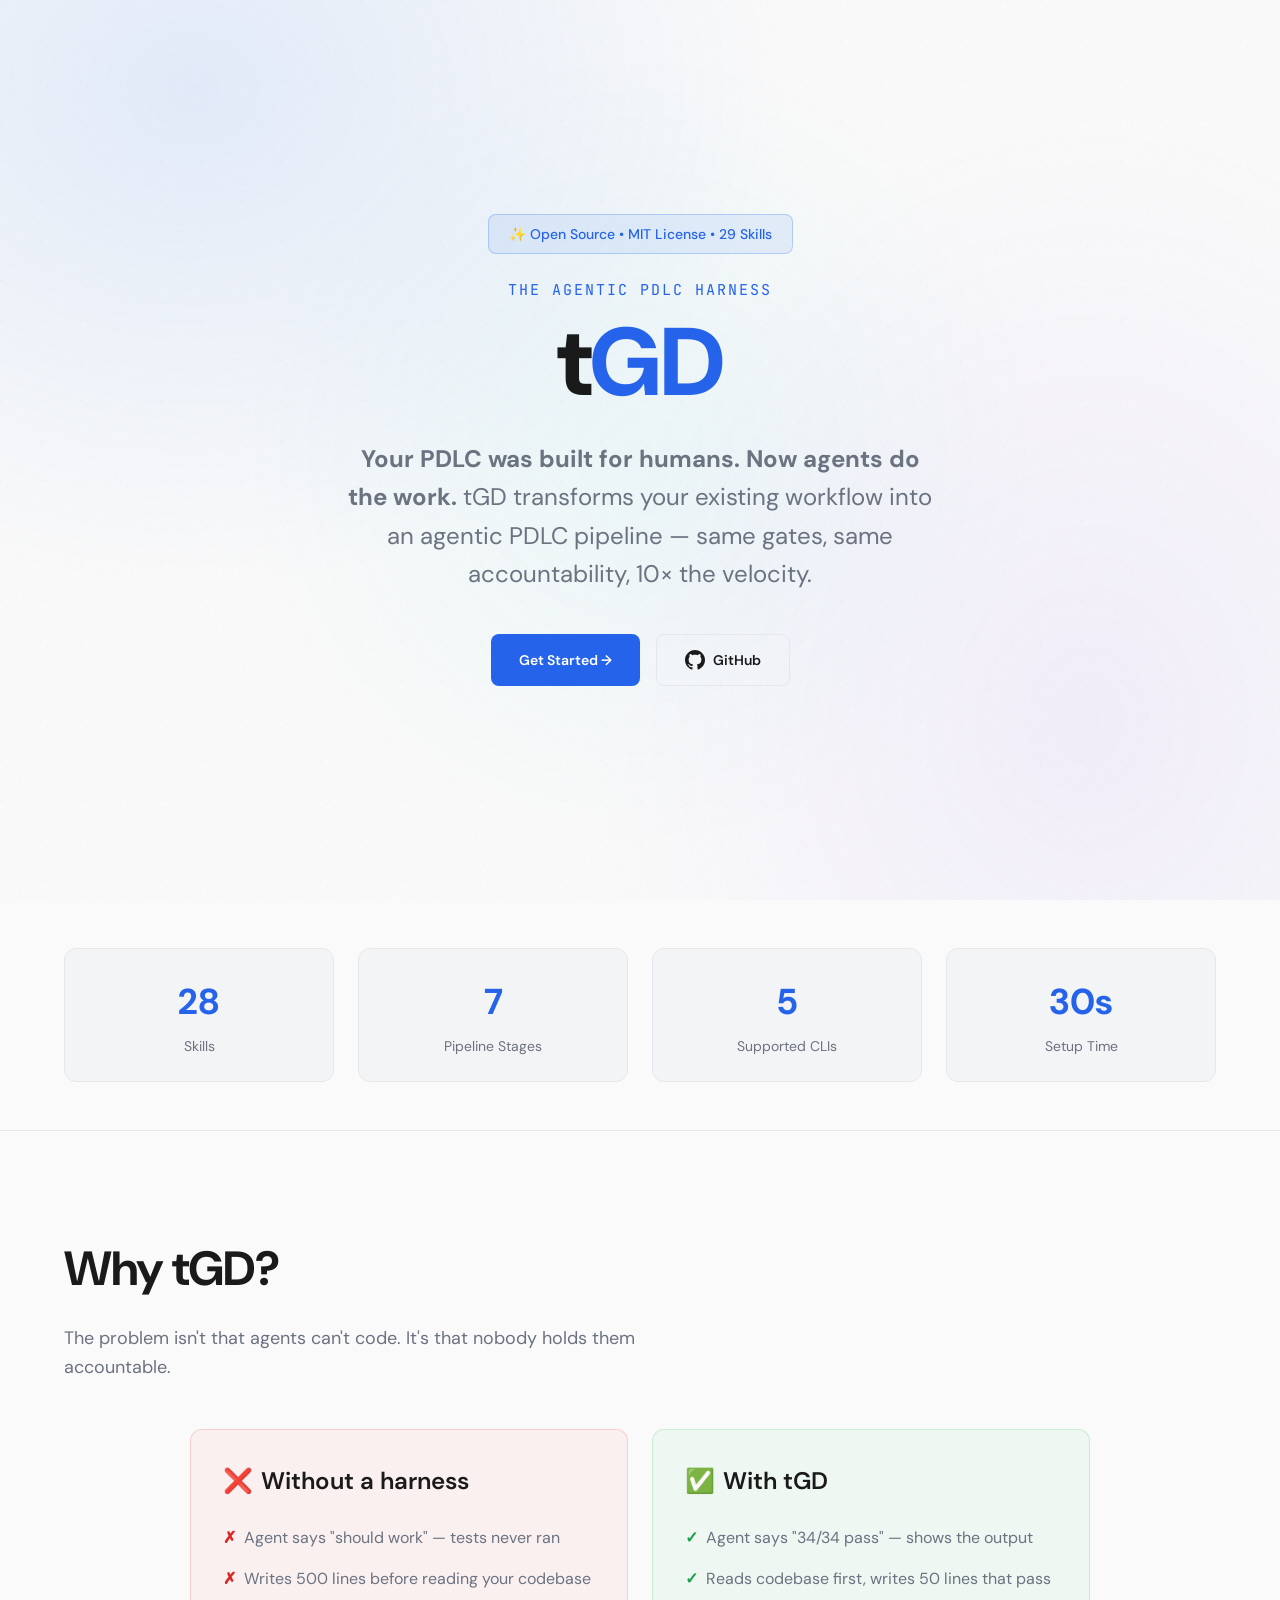
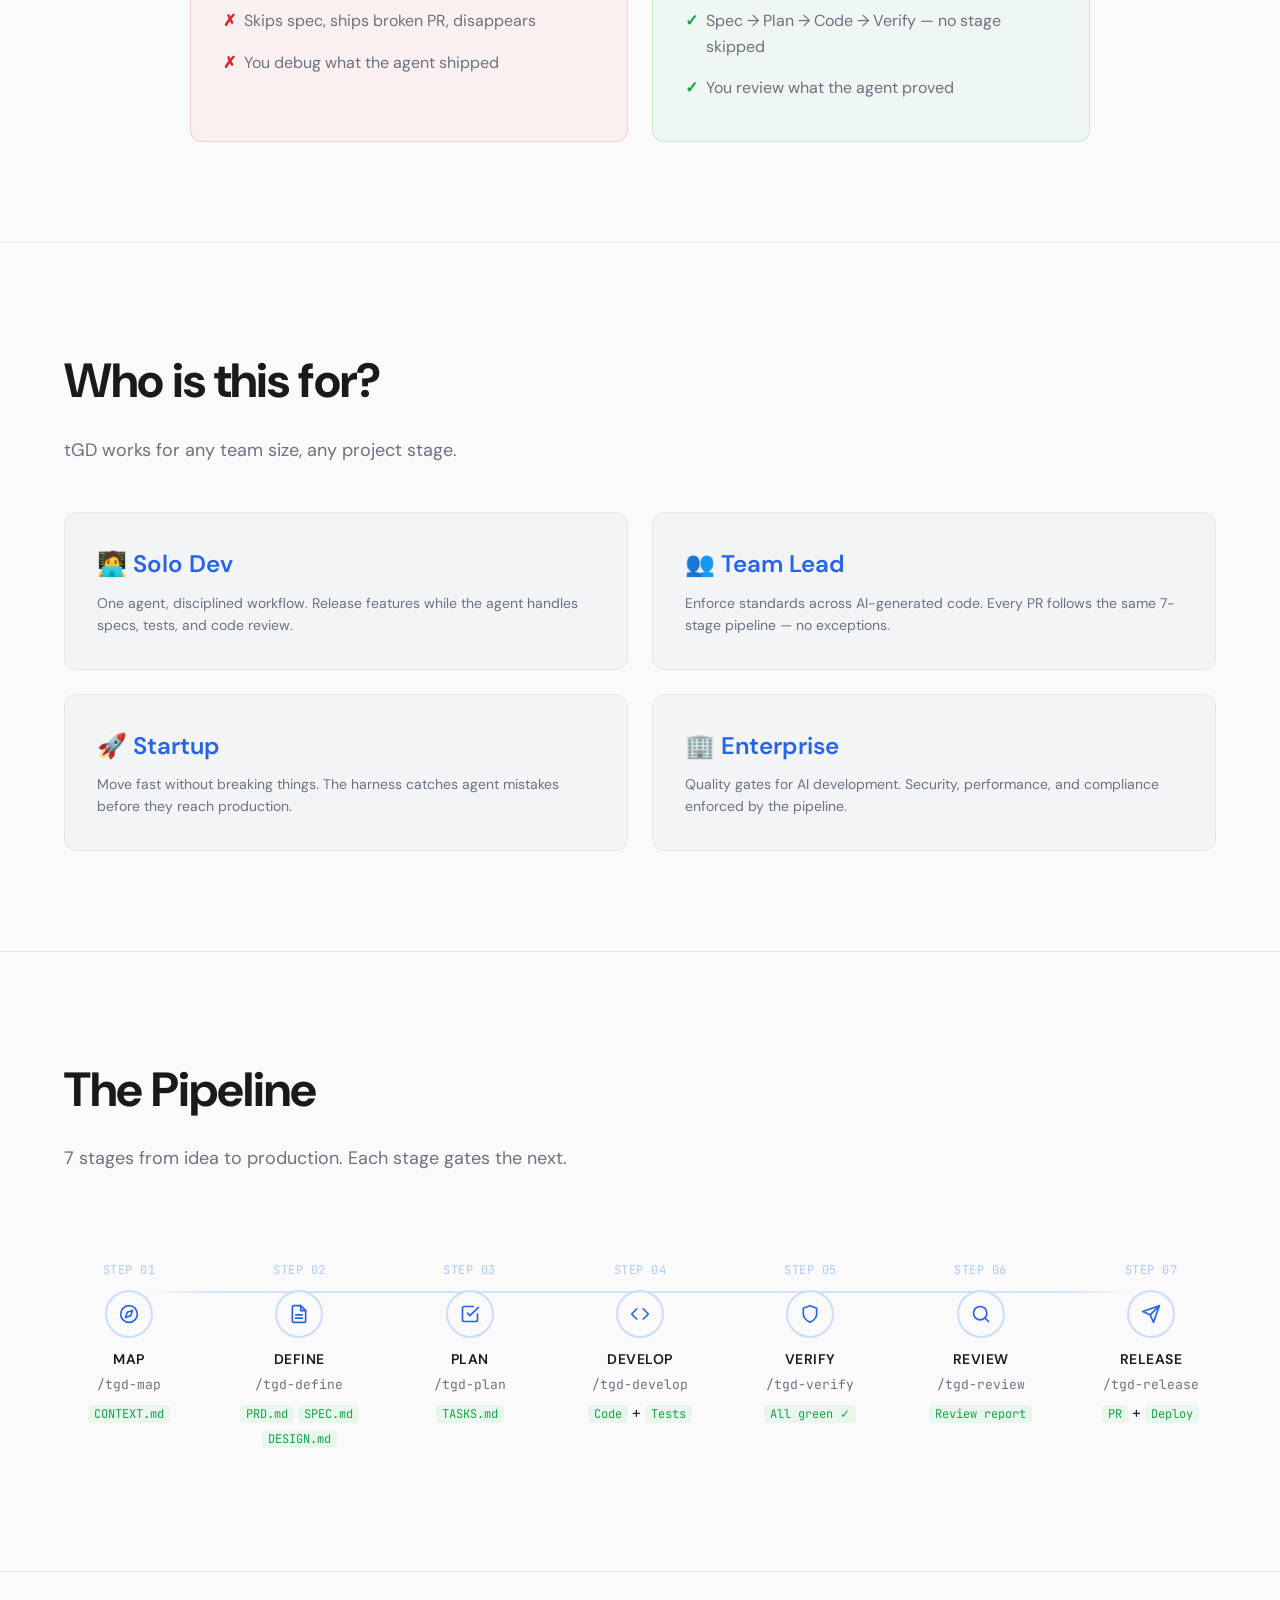
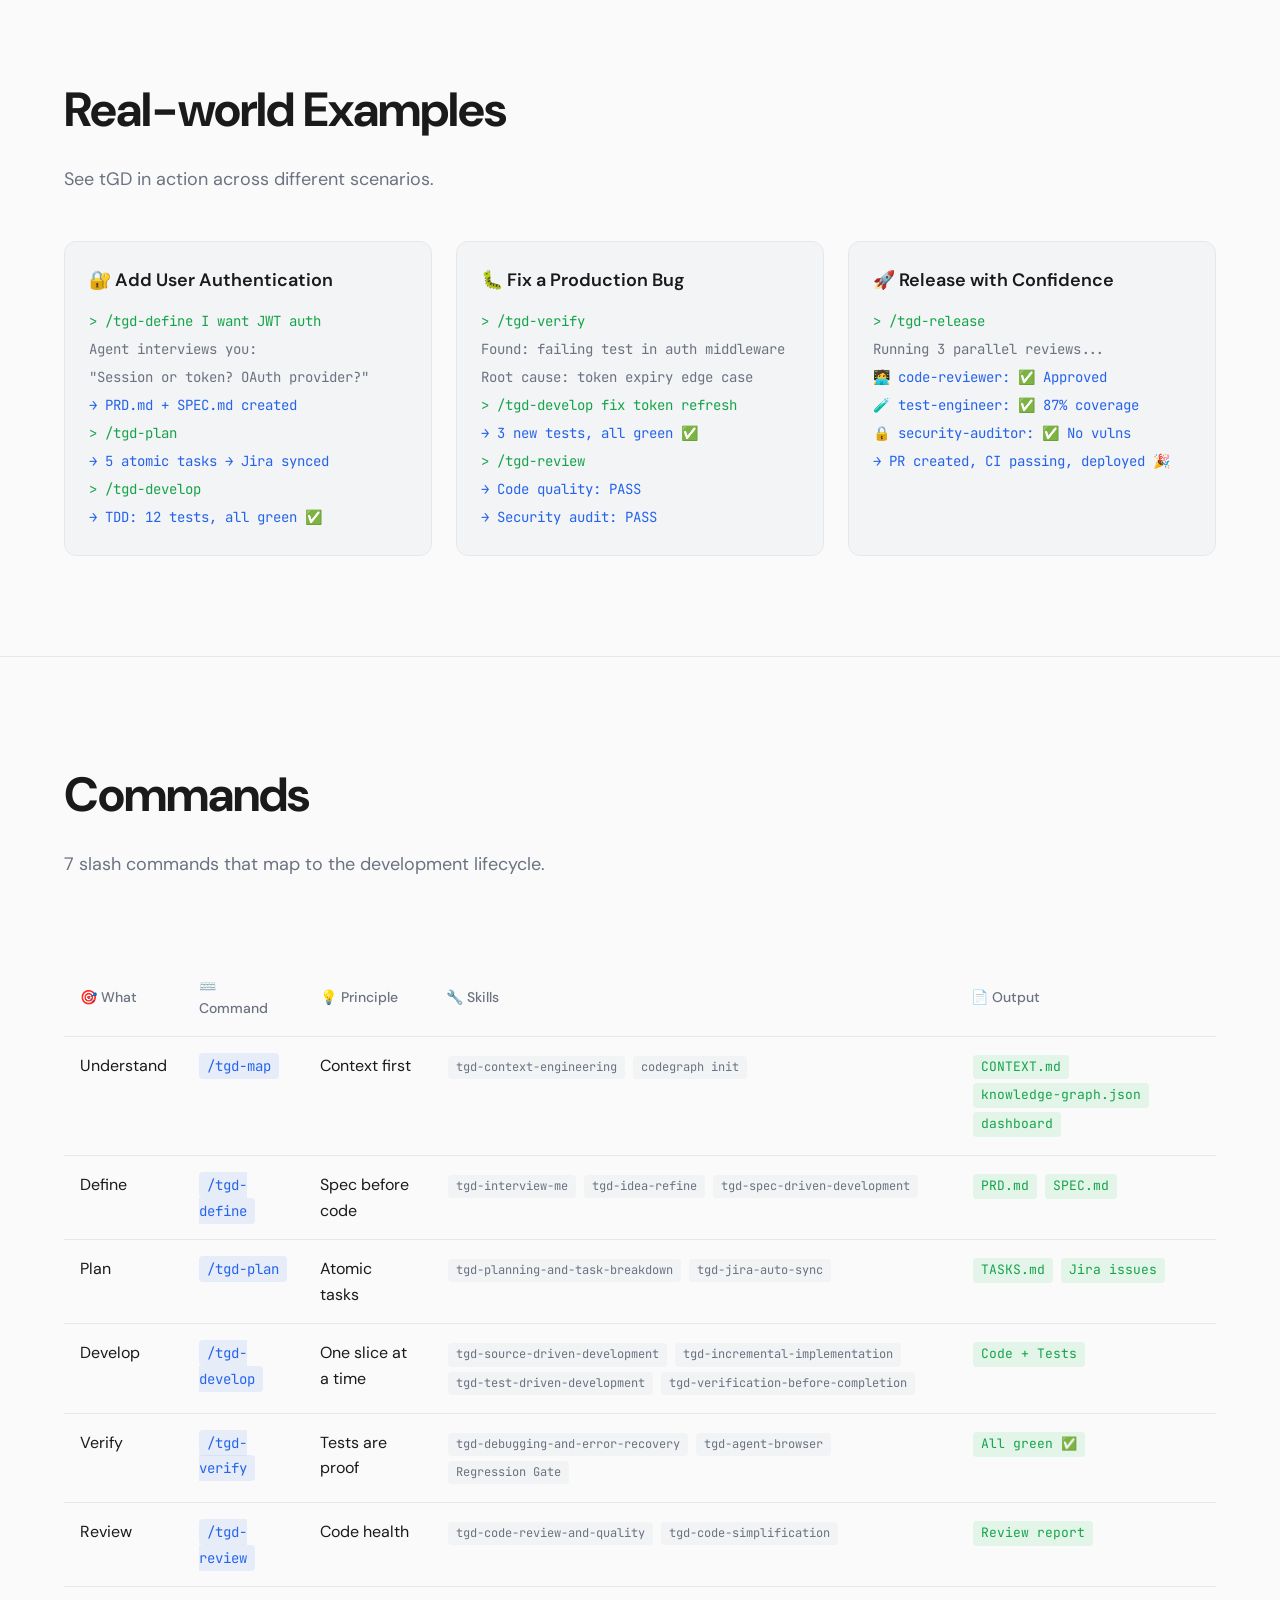
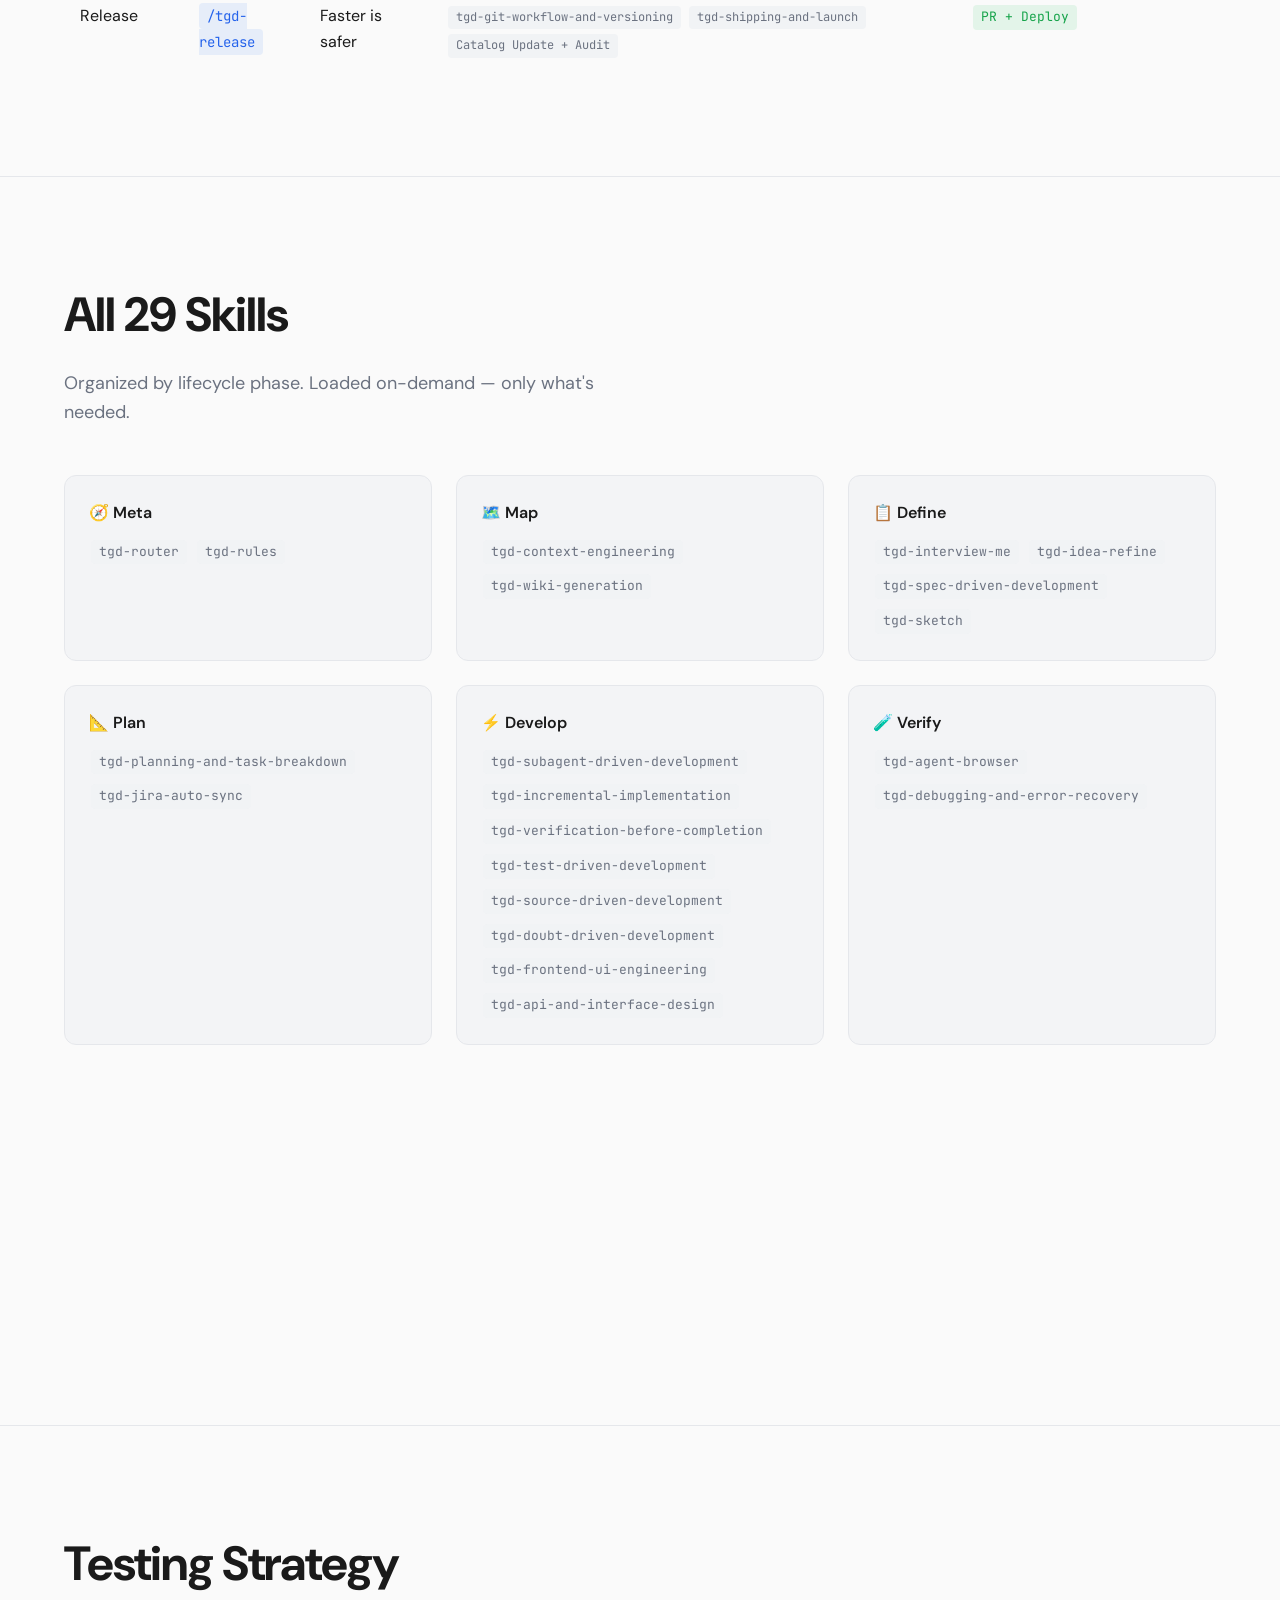
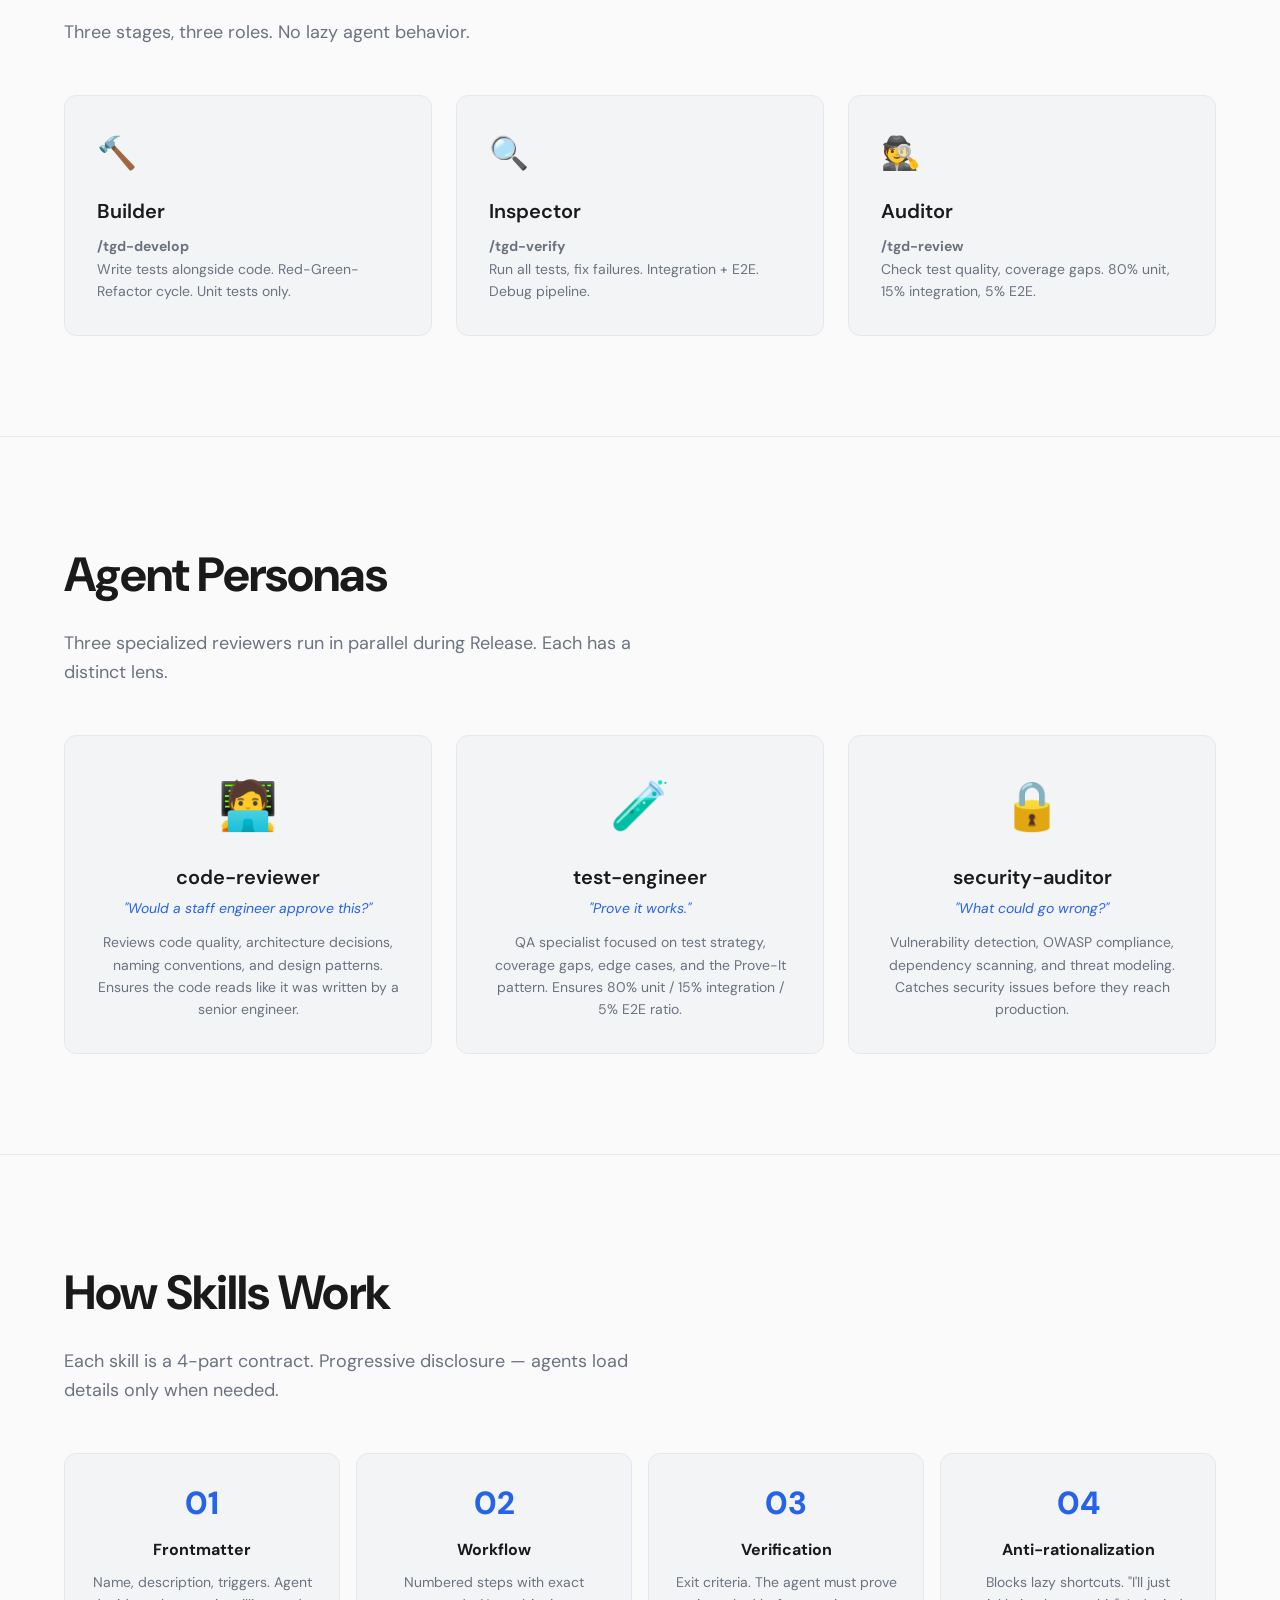
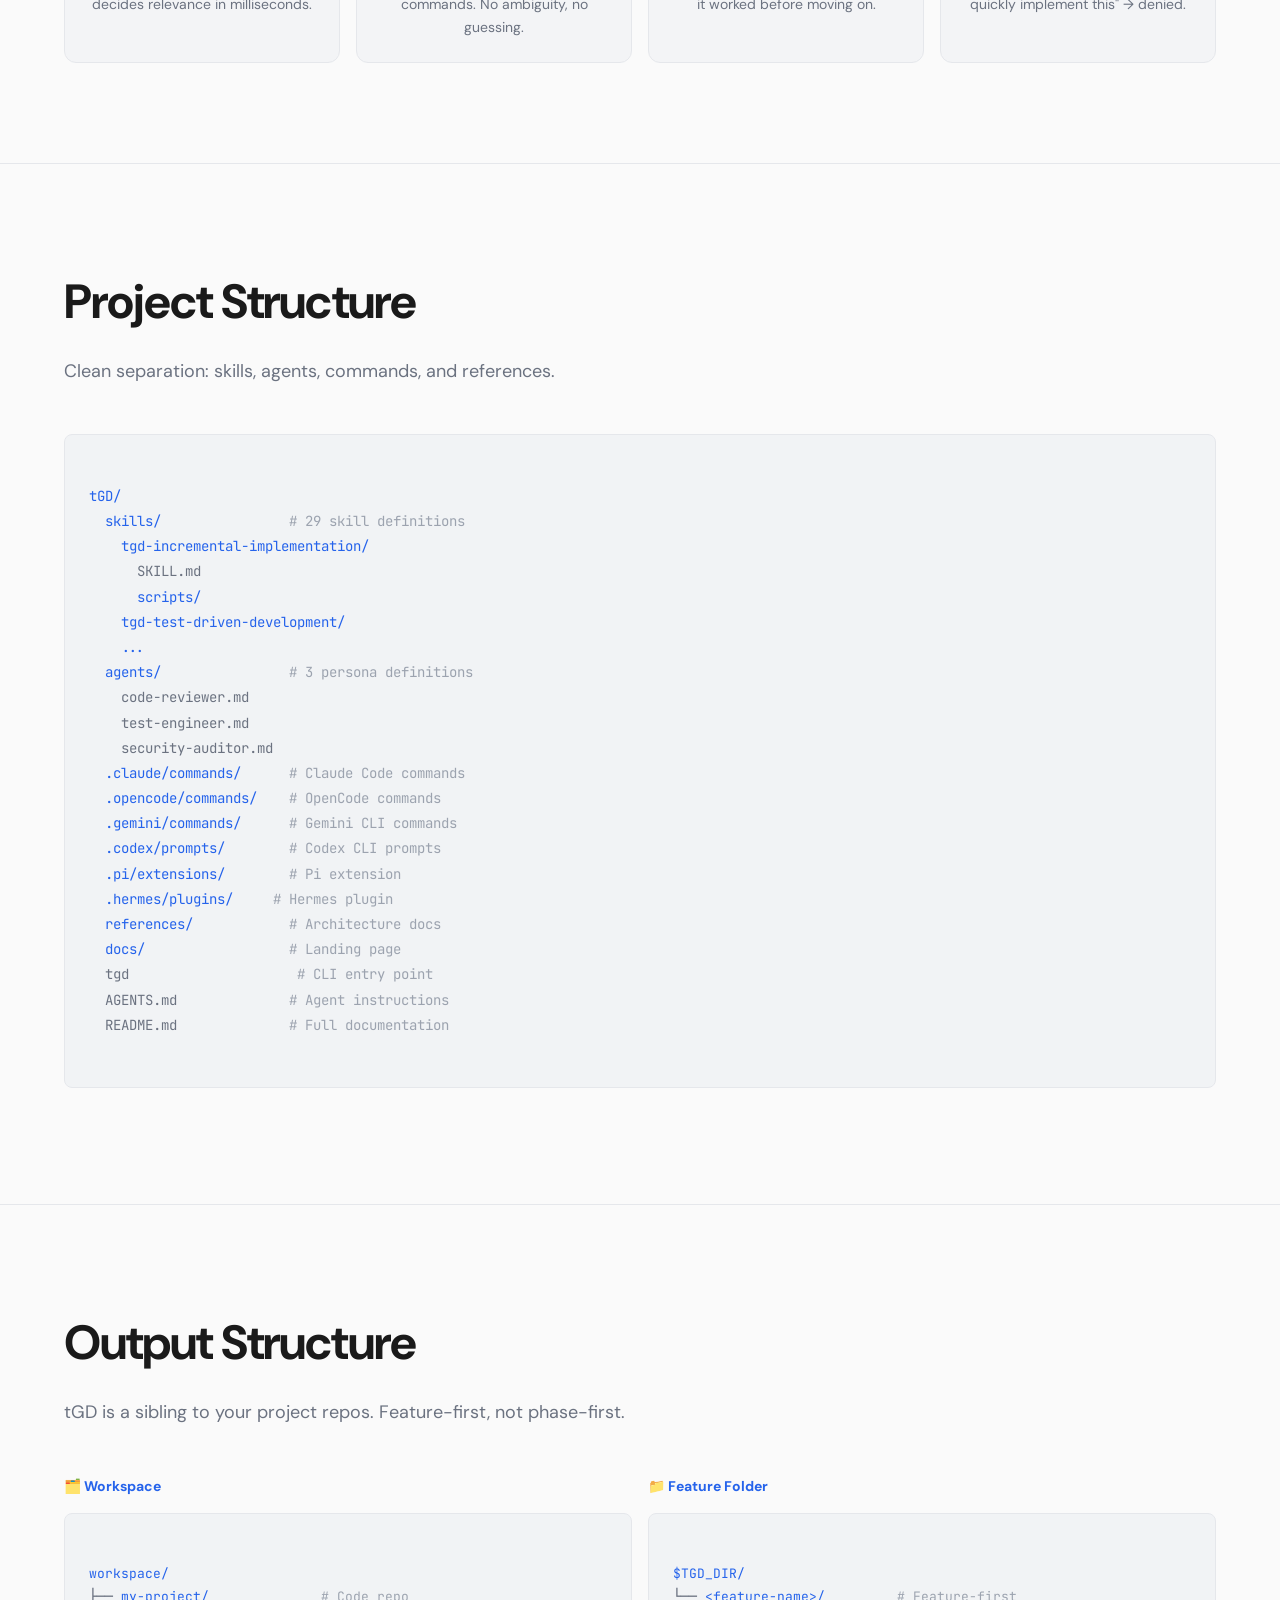
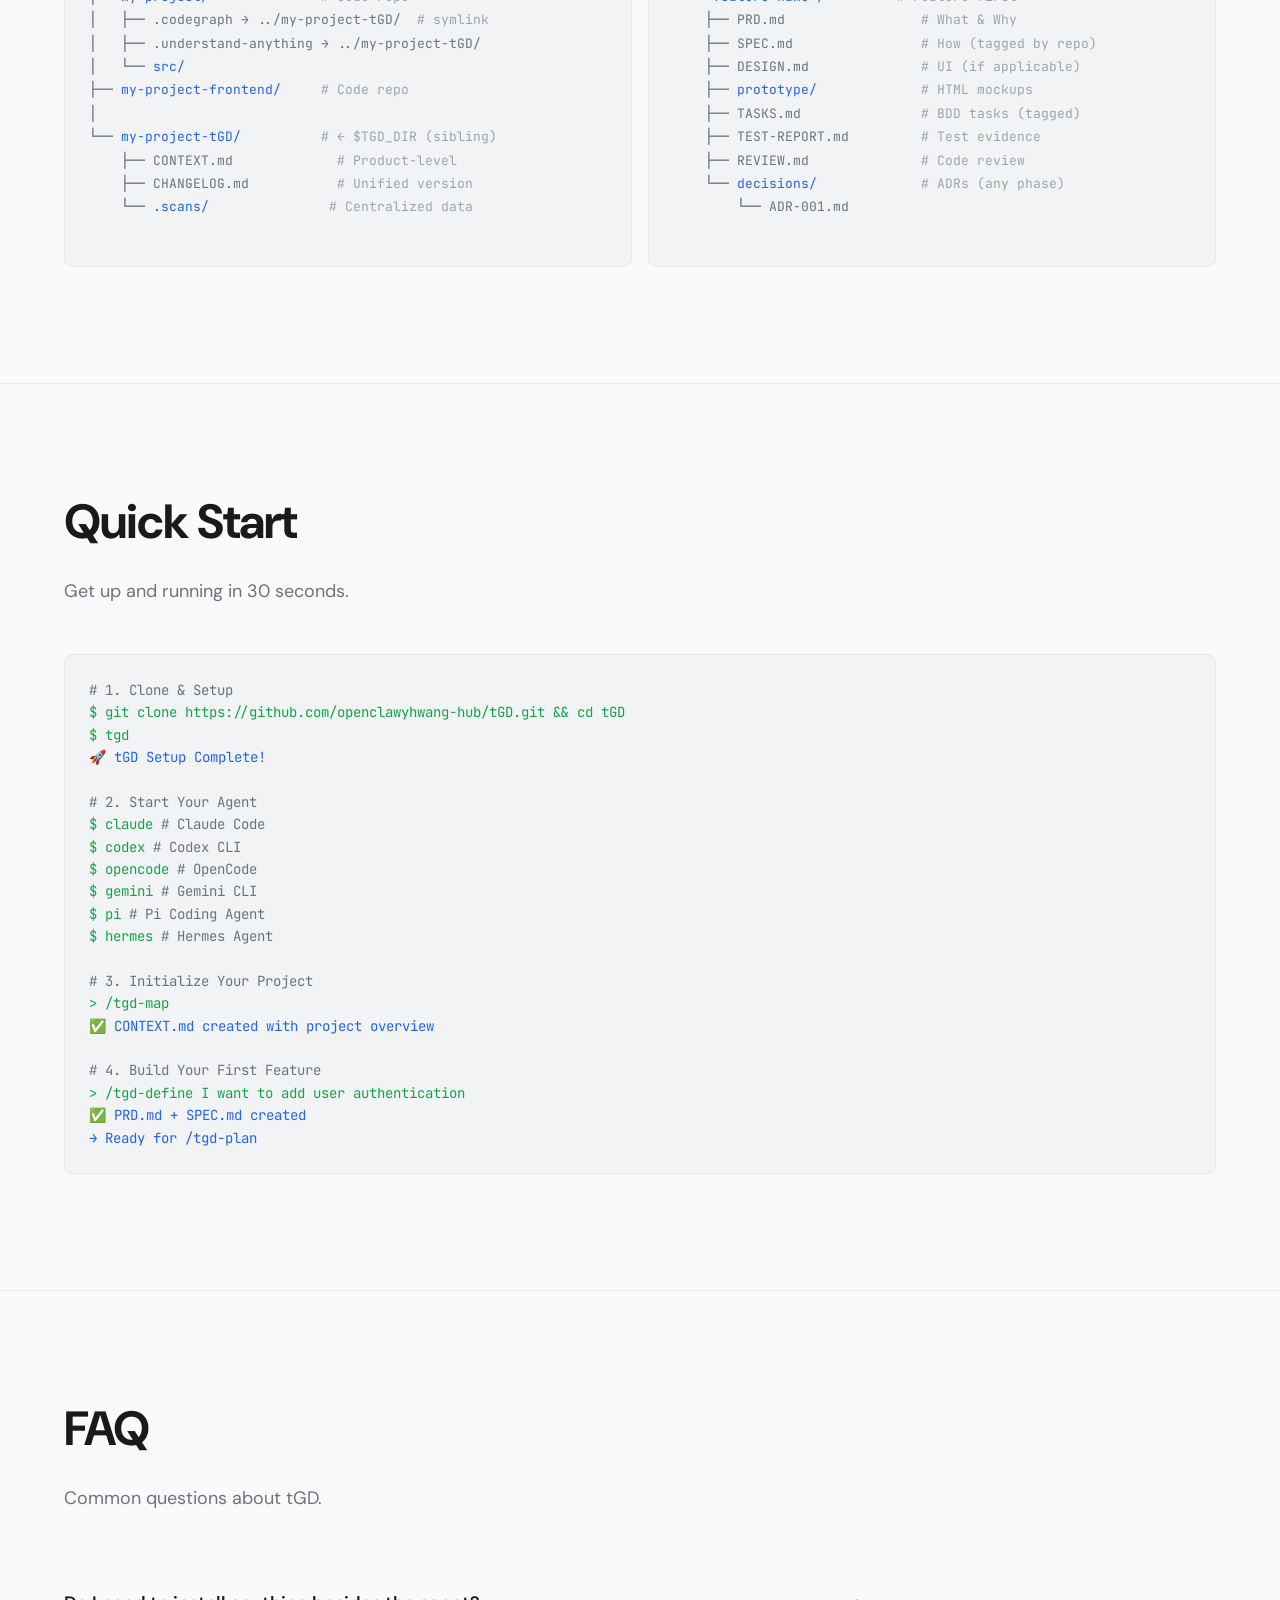
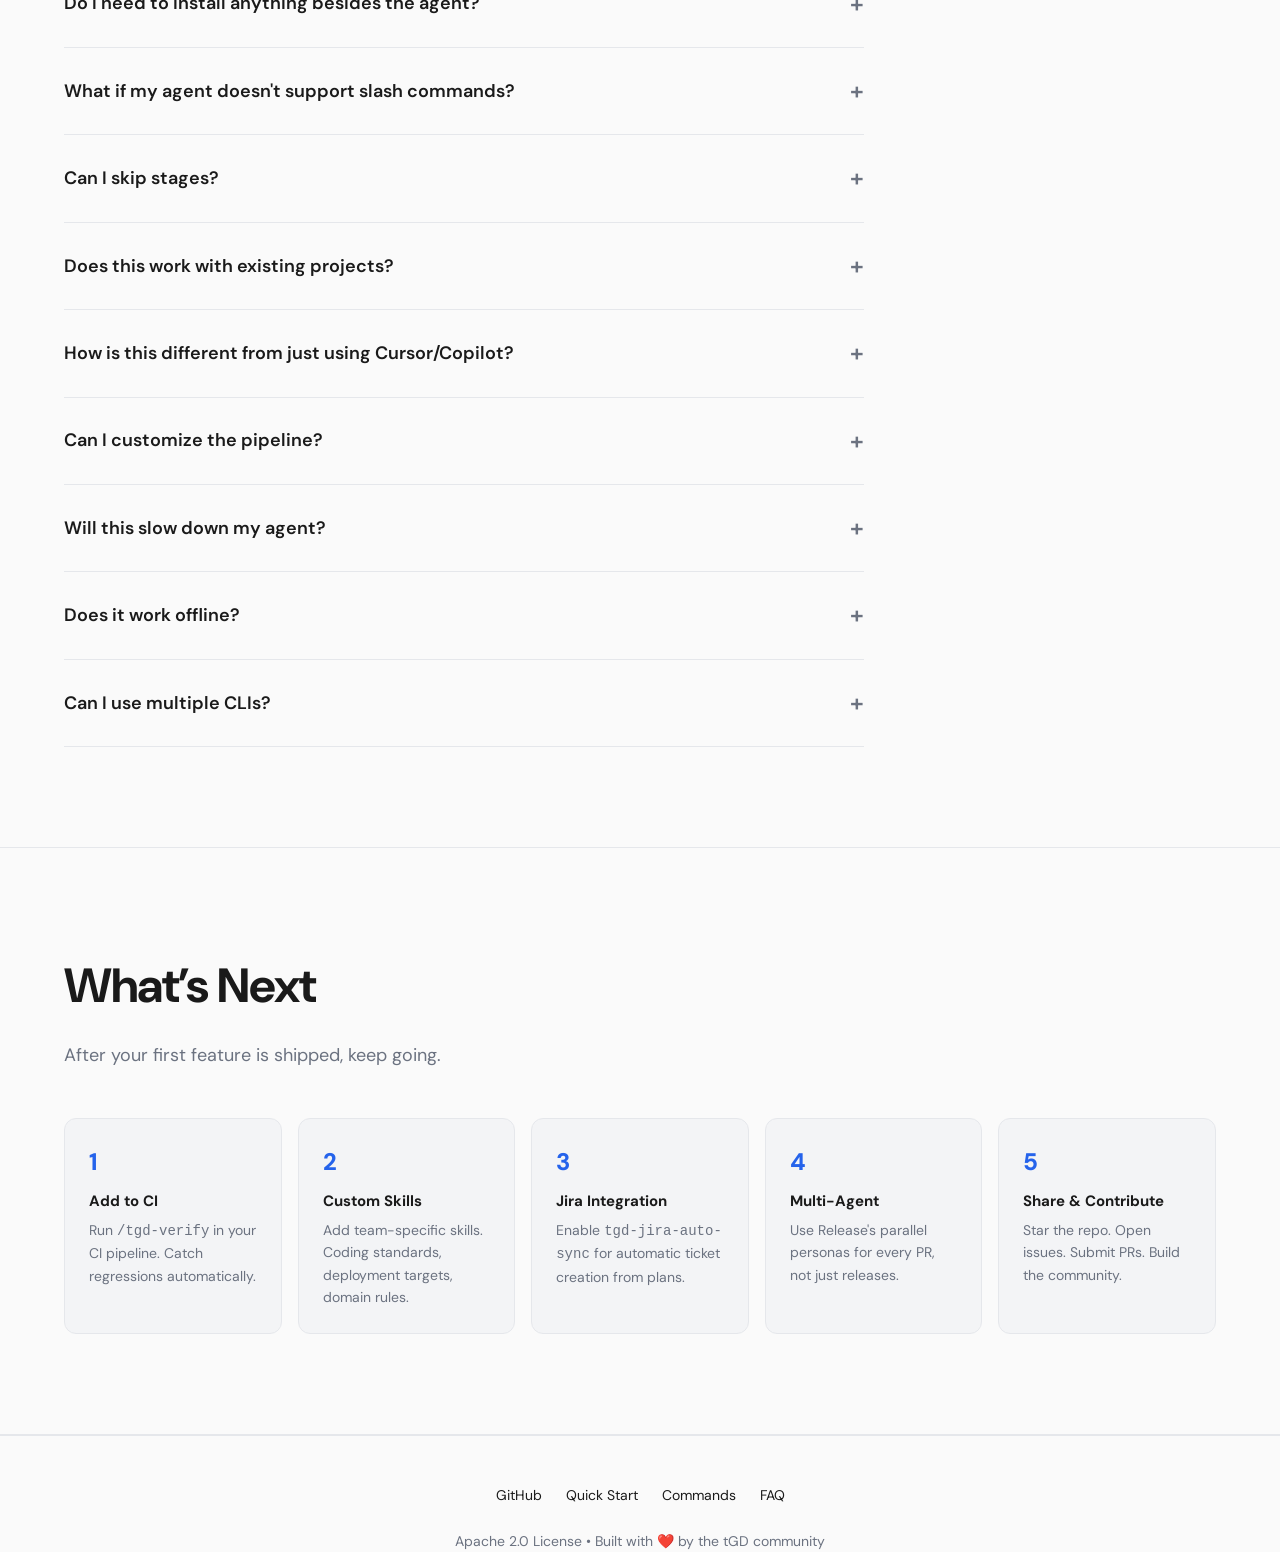
==== commit 13b91092: "fix(docs): align skill table phases with lifecycle — Map phase + missing skills The skill table neve" ====
--- a/docs/index.html
+++ b/docs/index.html
@@ -1350,11 +1350,11 @@
                 </div>
                 <div class="skill-group">
                     <h3>🗺️ Map</h3>
-                    <div class="skill-list"><span class="skill-tag">tgd-wiki-generation</span></div>
+                    <div class="skill-list"><span class="skill-tag">tgd-context-engineering</span><span class="skill-tag">tgd-wiki-generation</span></div>
                 </div>
                 <div class="skill-group">
                     <h3>📋 Define</h3>
-                    <div class="skill-list"><span class="skill-tag">tgd-interview-me</span><span class="skill-tag">tgd-idea-refine</span><span class="skill-tag">tgd-spec-driven-development</span></div>
+                    <div class="skill-list"><span class="skill-tag">tgd-interview-me</span><span class="skill-tag">tgd-idea-refine</span><span class="skill-tag">tgd-spec-driven-development</span><span class="skill-tag">tgd-sketch</span></div>
                 </div>
                 <div class="skill-group">
                     <h3>📐 Plan</h3>
@@ -1362,7 +1362,7 @@
                 </div>
                 <div class="skill-group">
                     <h3>⚡ Develop</h3>
-                    <div class="skill-list"><span class="skill-tag">tgd-subagent-driven-development</span><span class="skill-tag">tgd-incremental-implementation</span><span class="skill-tag">tgd-verification-before-completion</span><span class="skill-tag">tgd-test-driven-development</span><span class="skill-tag">tgd-context-engineering</span><span class="skill-tag">tgd-source-driven-development</span><span class="skill-tag">tgd-doubt-driven-development</span><span class="skill-tag">tgd-frontend-ui-engineering</span><span class="skill-tag">tgd-api-and-interface-design</span></div>
+                    <div class="skill-list"><span class="skill-tag">tgd-subagent-driven-development</span><span class="skill-tag">tgd-incremental-implementation</span><span class="skill-tag">tgd-verification-before-completion</span><span class="skill-tag">tgd-test-driven-development</span><span class="skill-tag">tgd-source-driven-development</span><span class="skill-tag">tgd-doubt-driven-development</span><span class="skill-tag">tgd-frontend-ui-engineering</span><span class="skill-tag">tgd-api-and-interface-design</span></div>
                 </div>
                 <div class="skill-group">
                     <h3>🧪 Verify</h3>
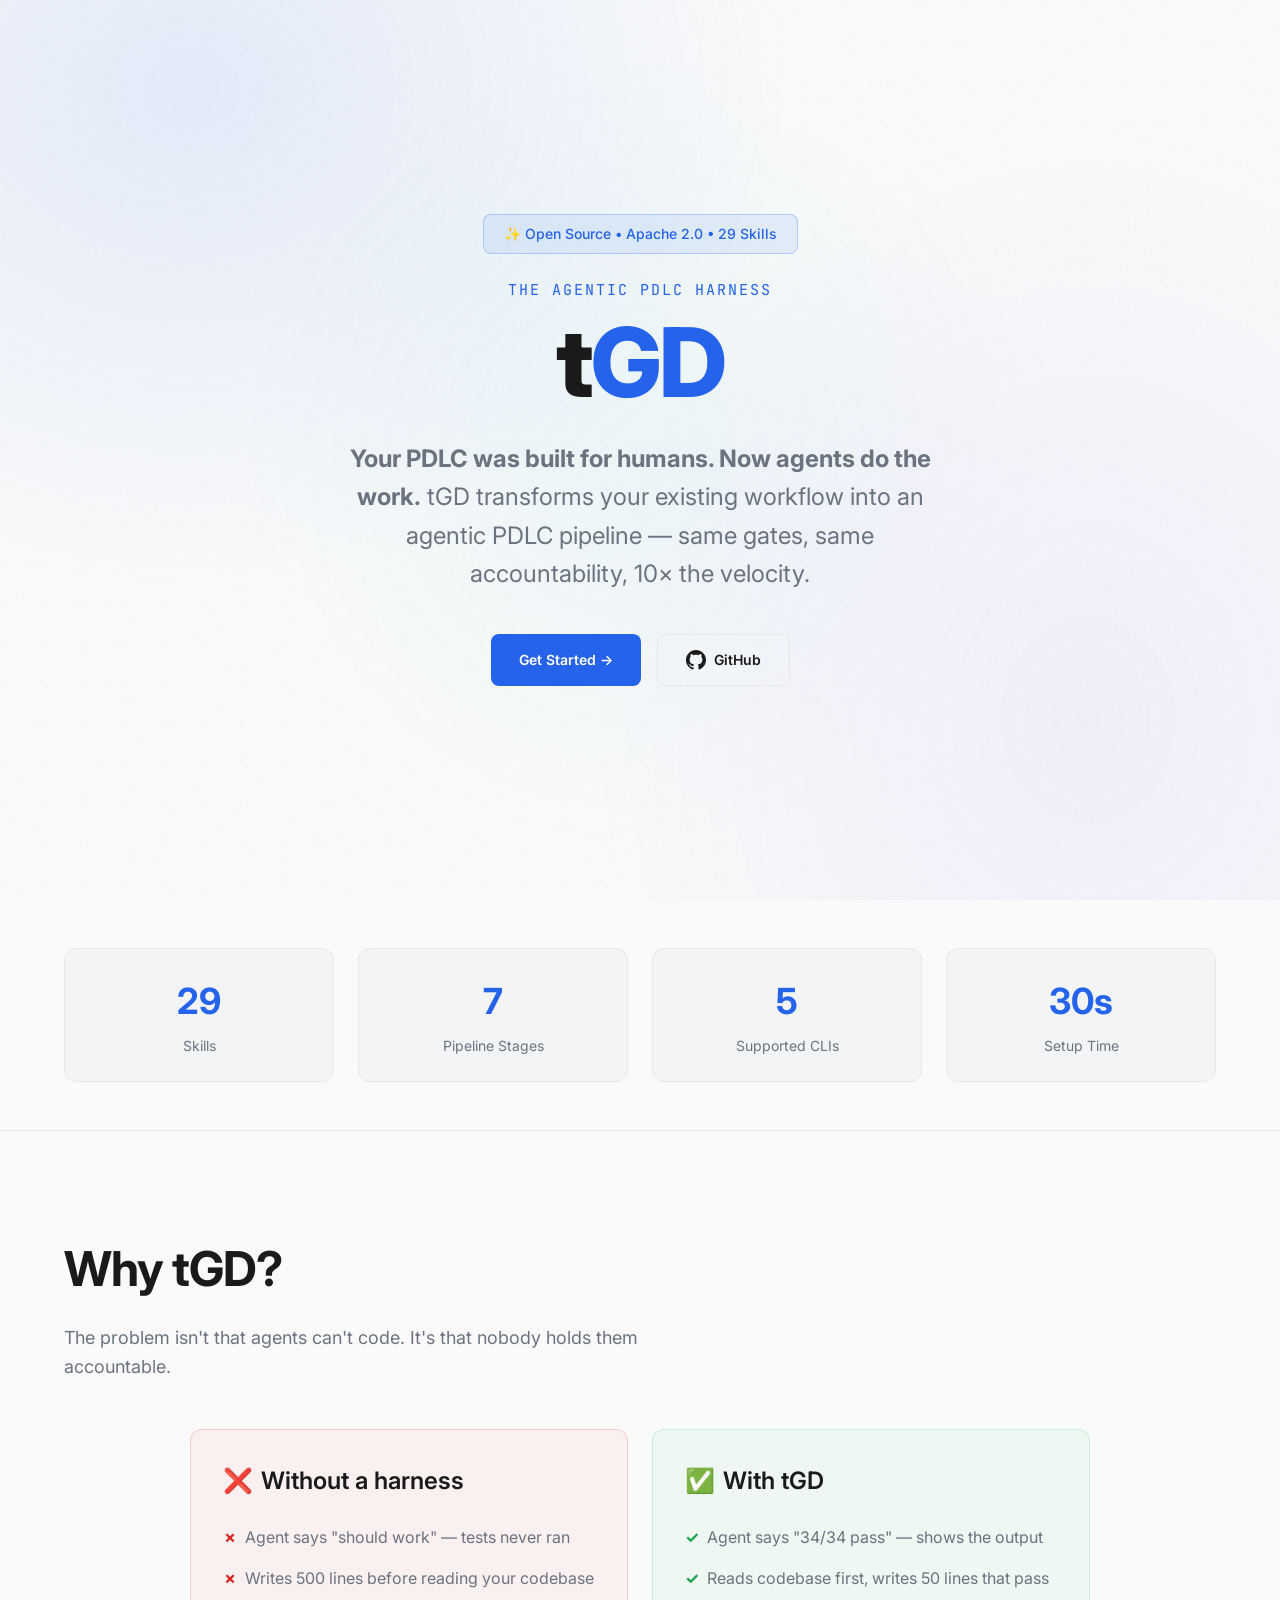
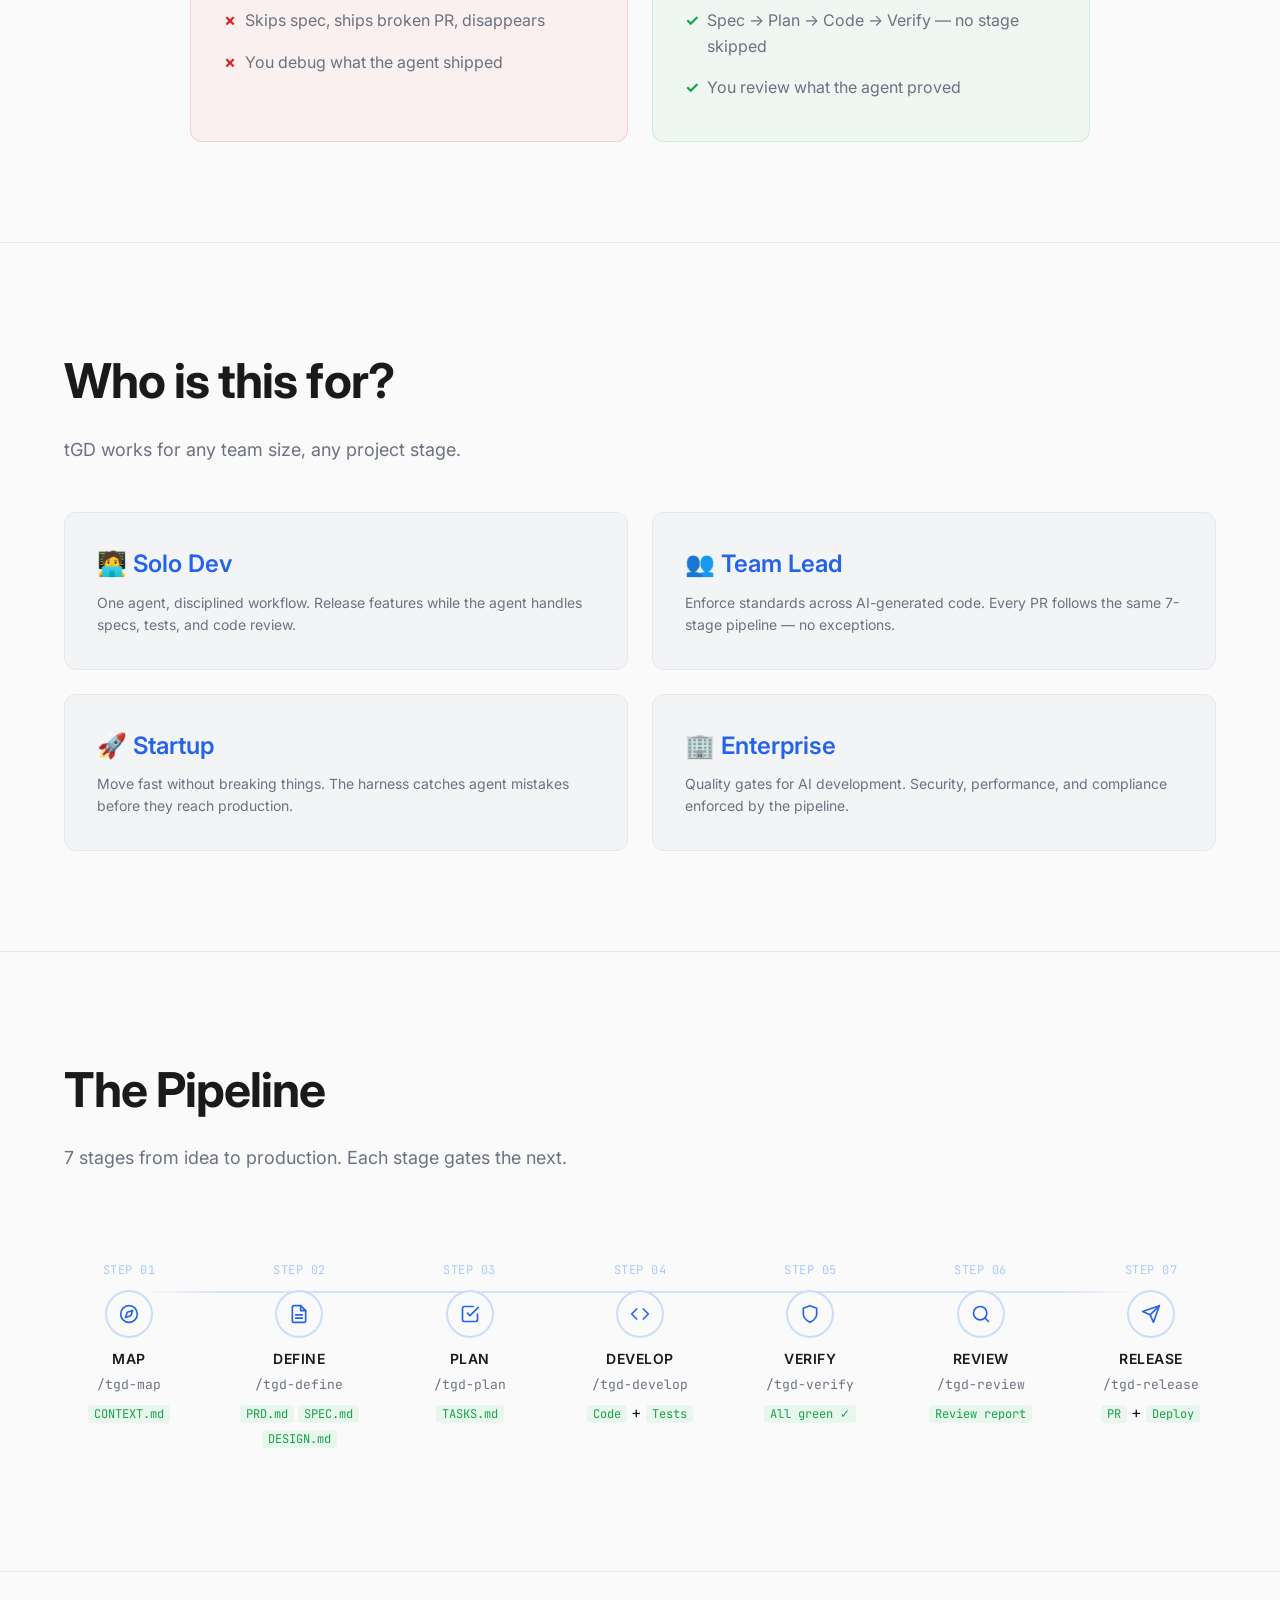
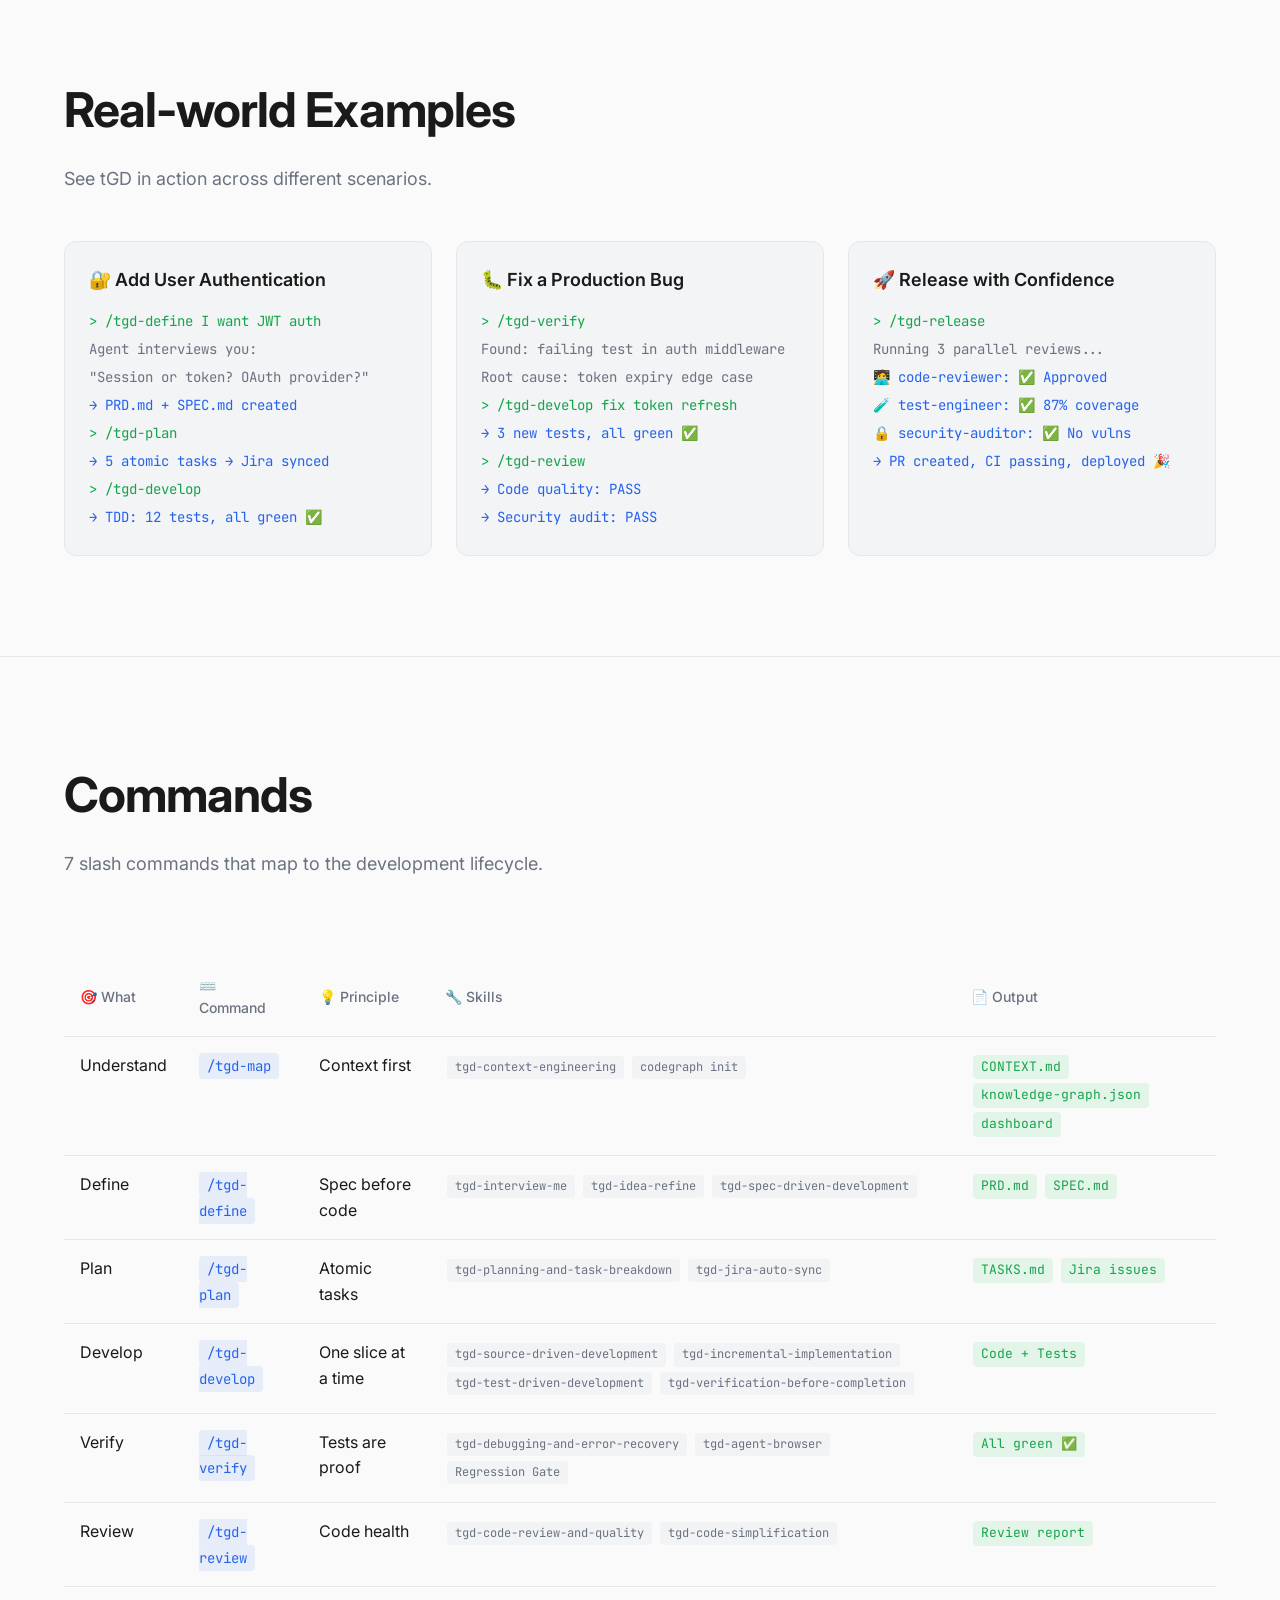
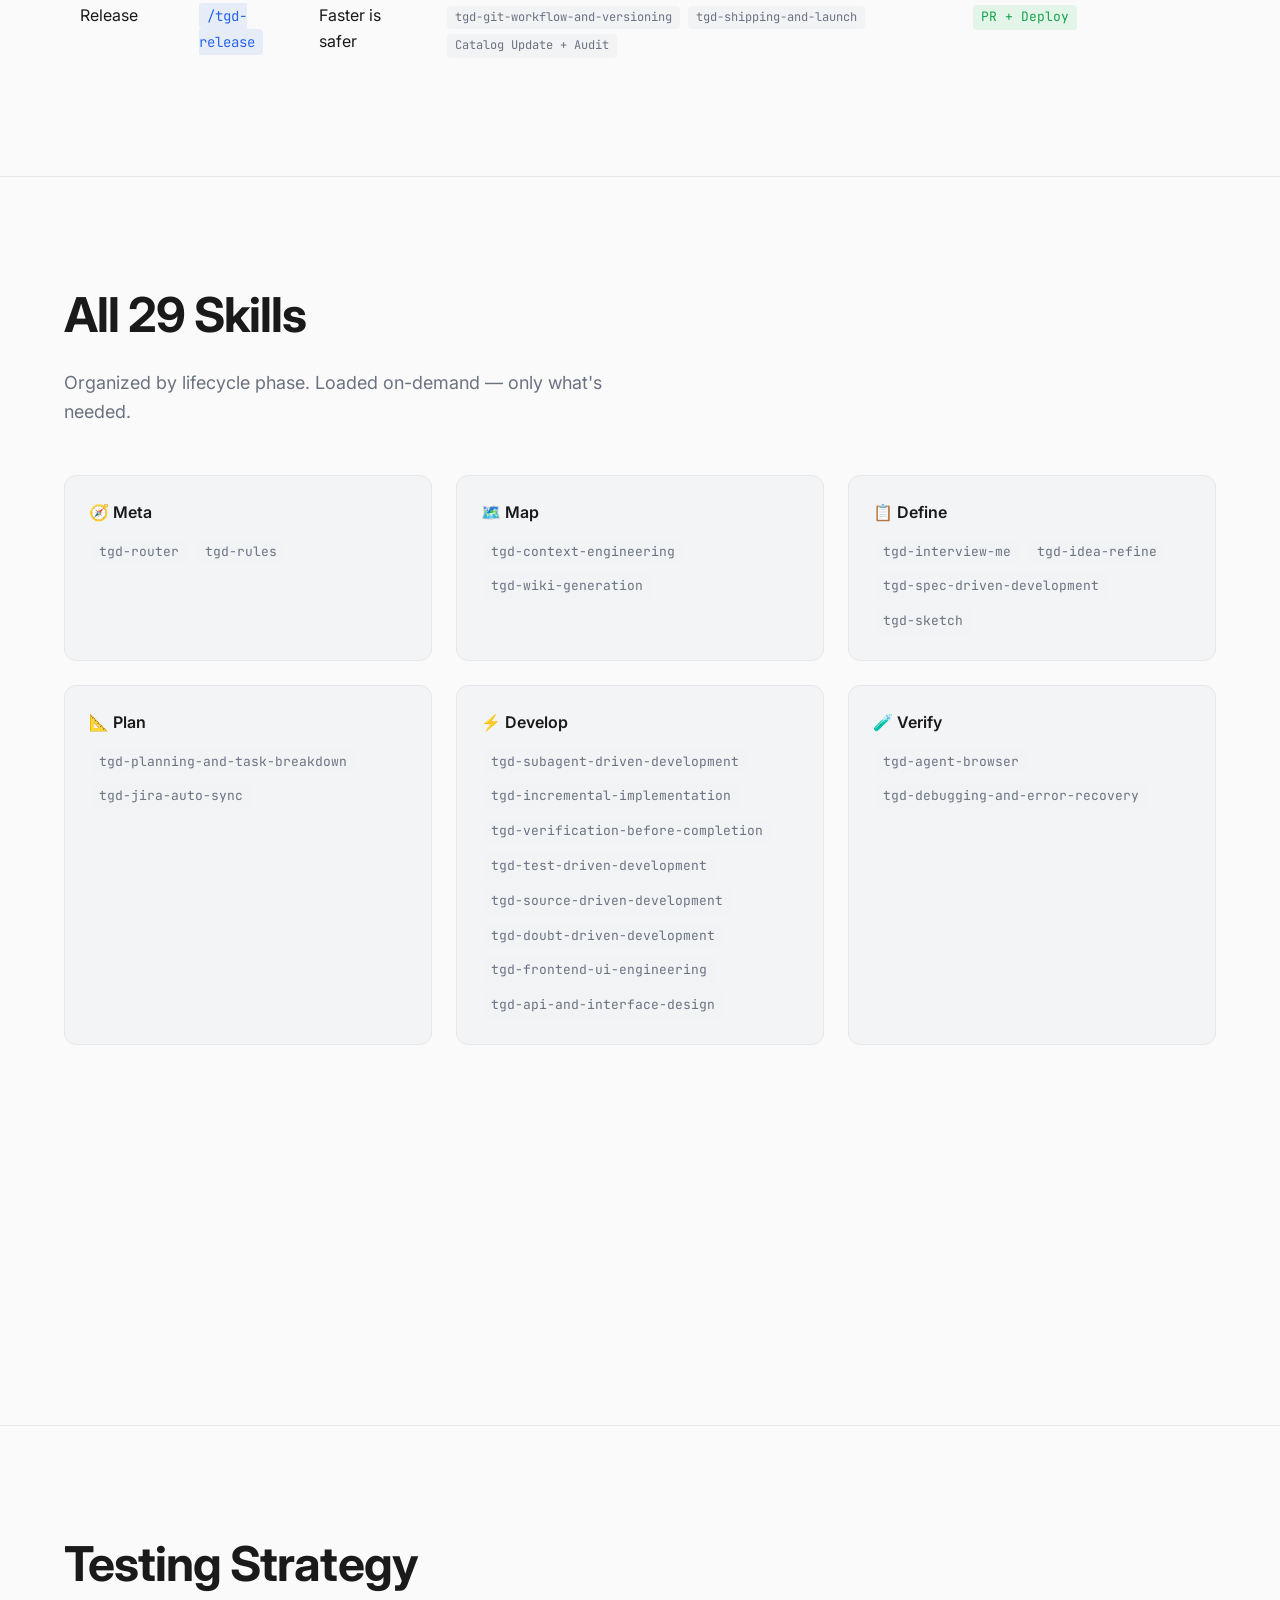
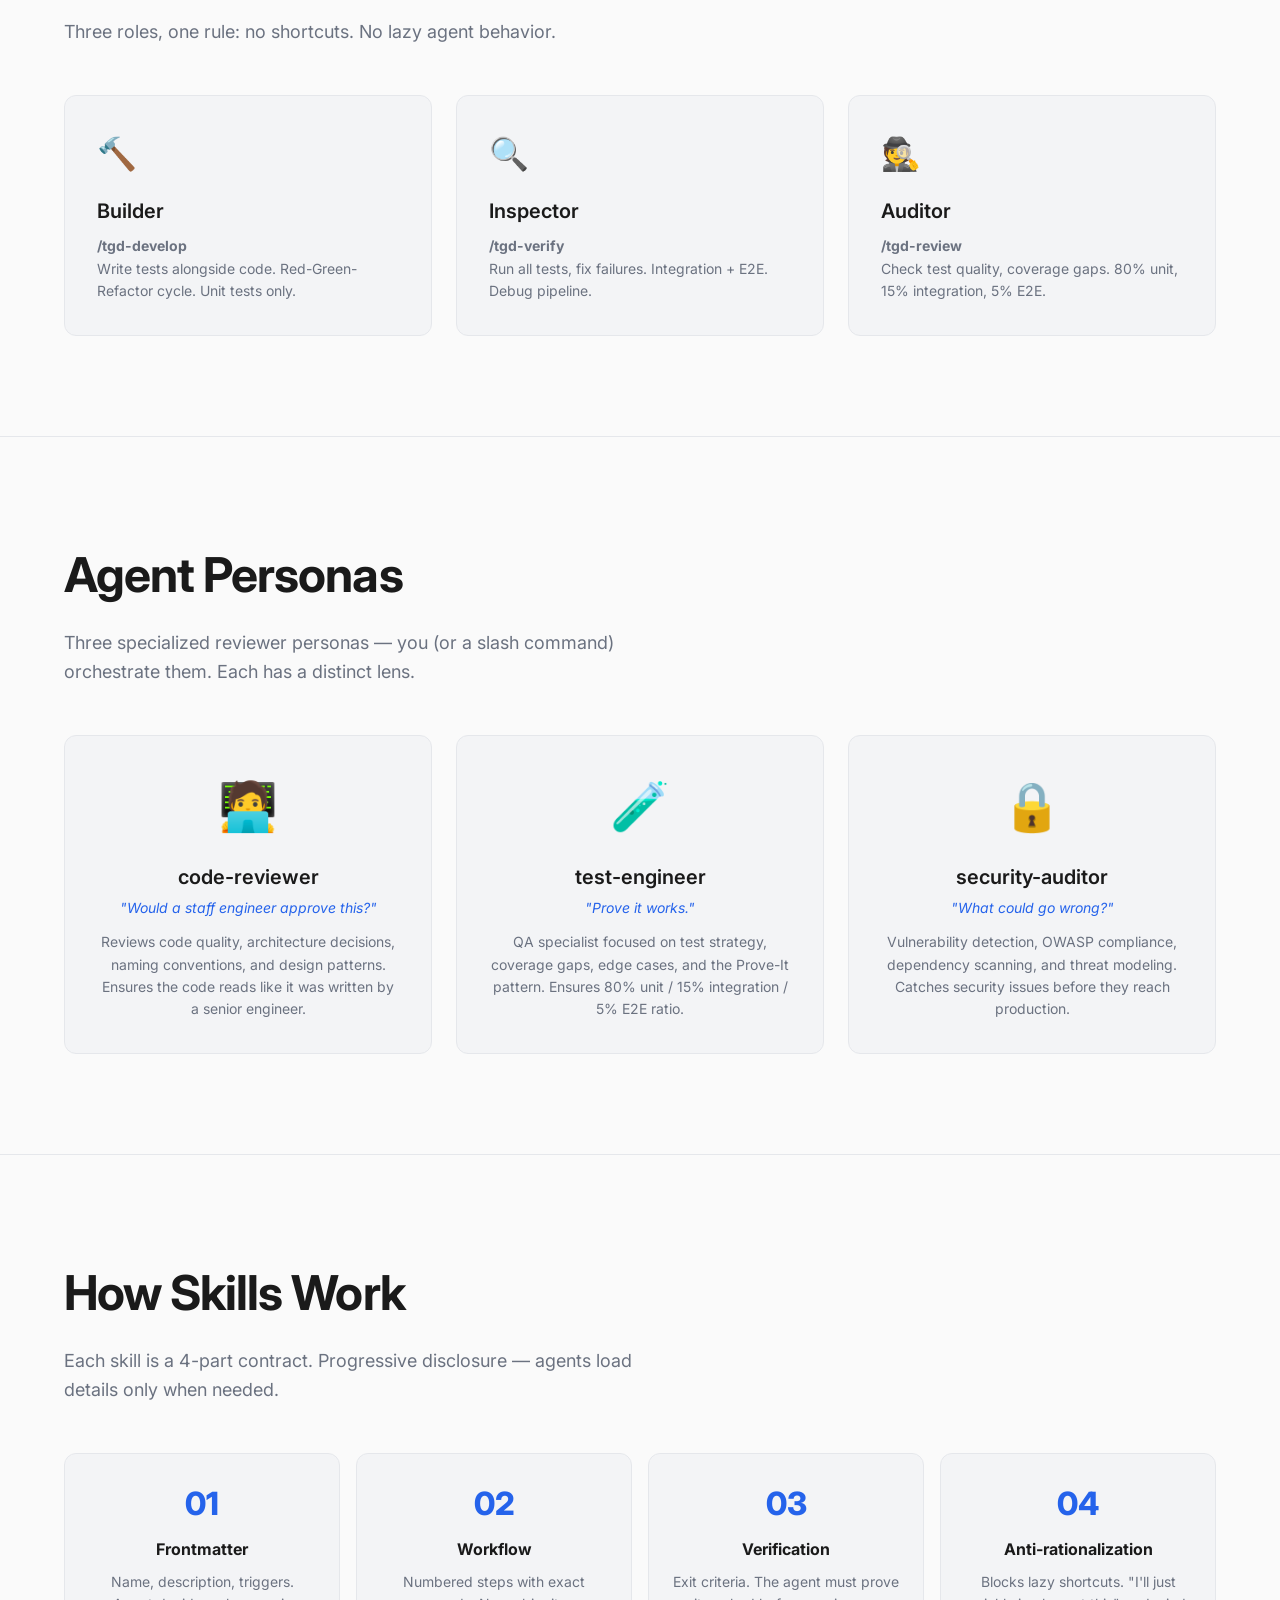
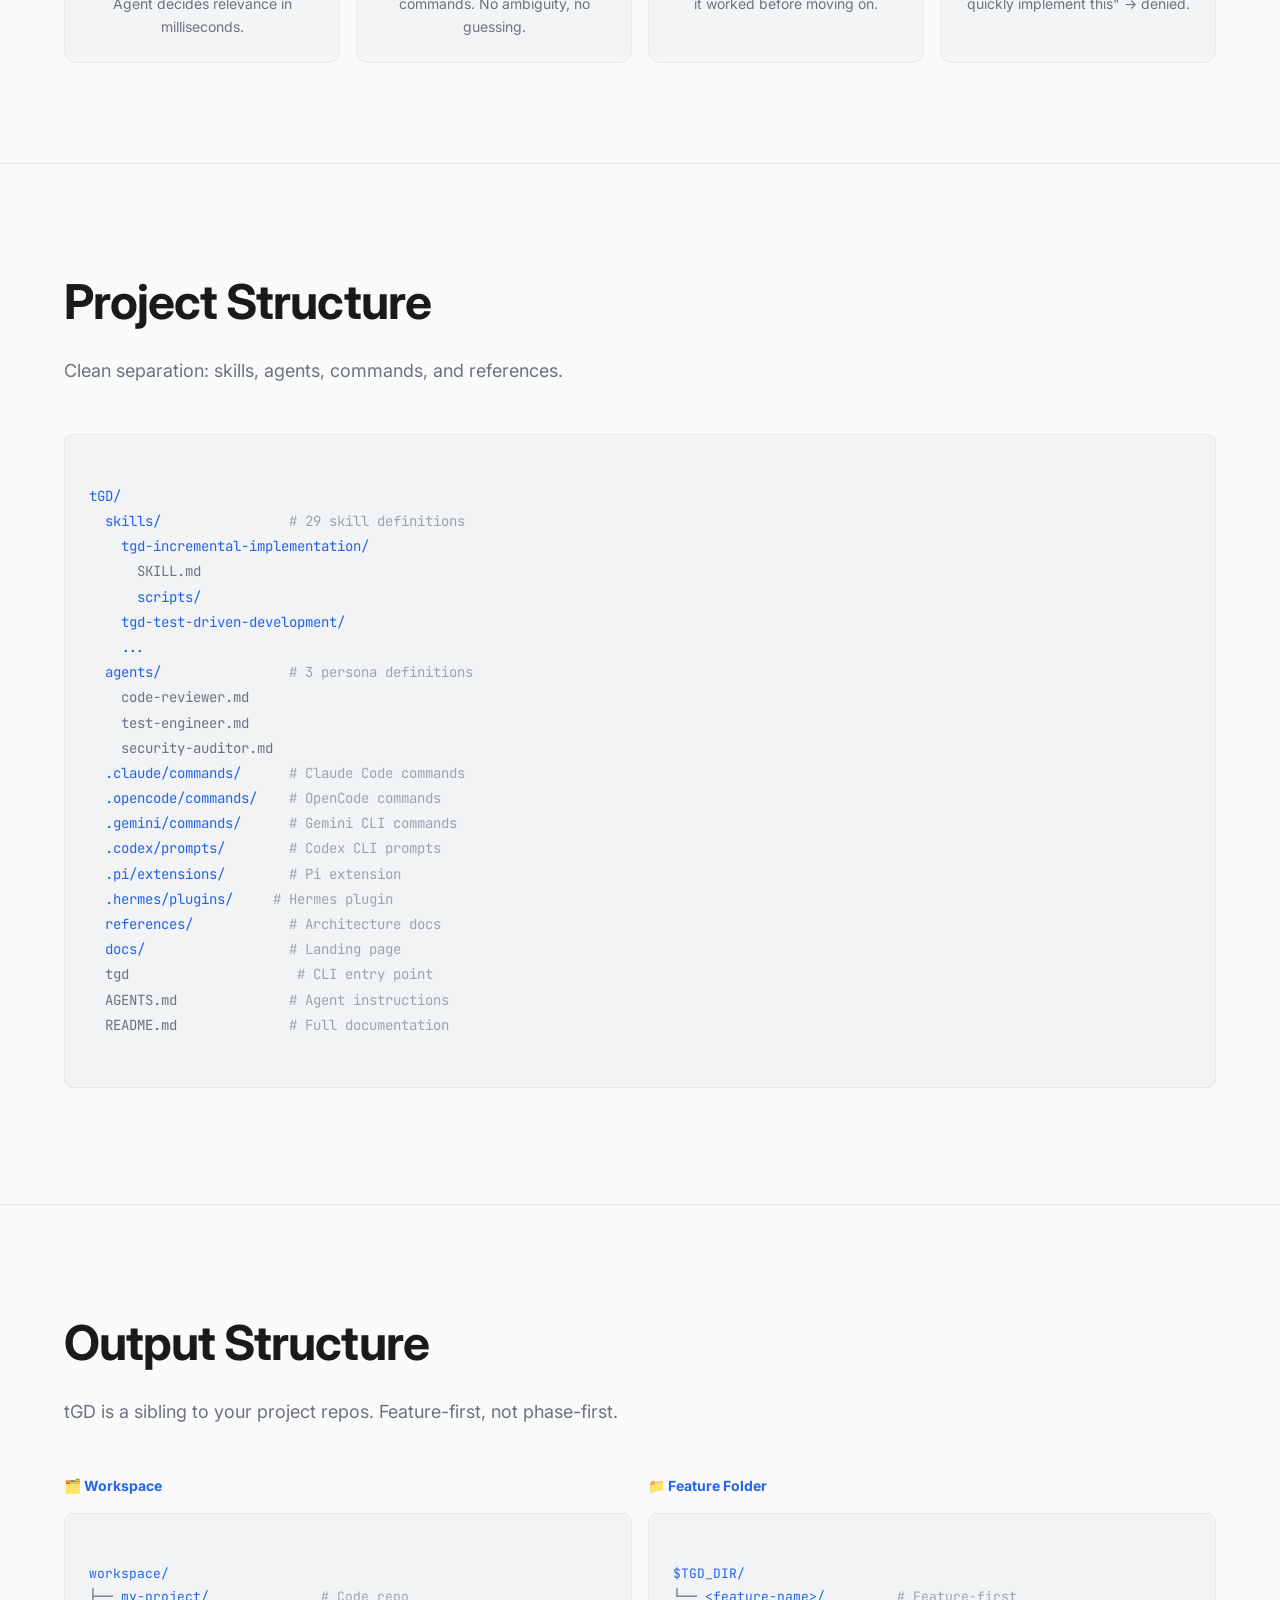
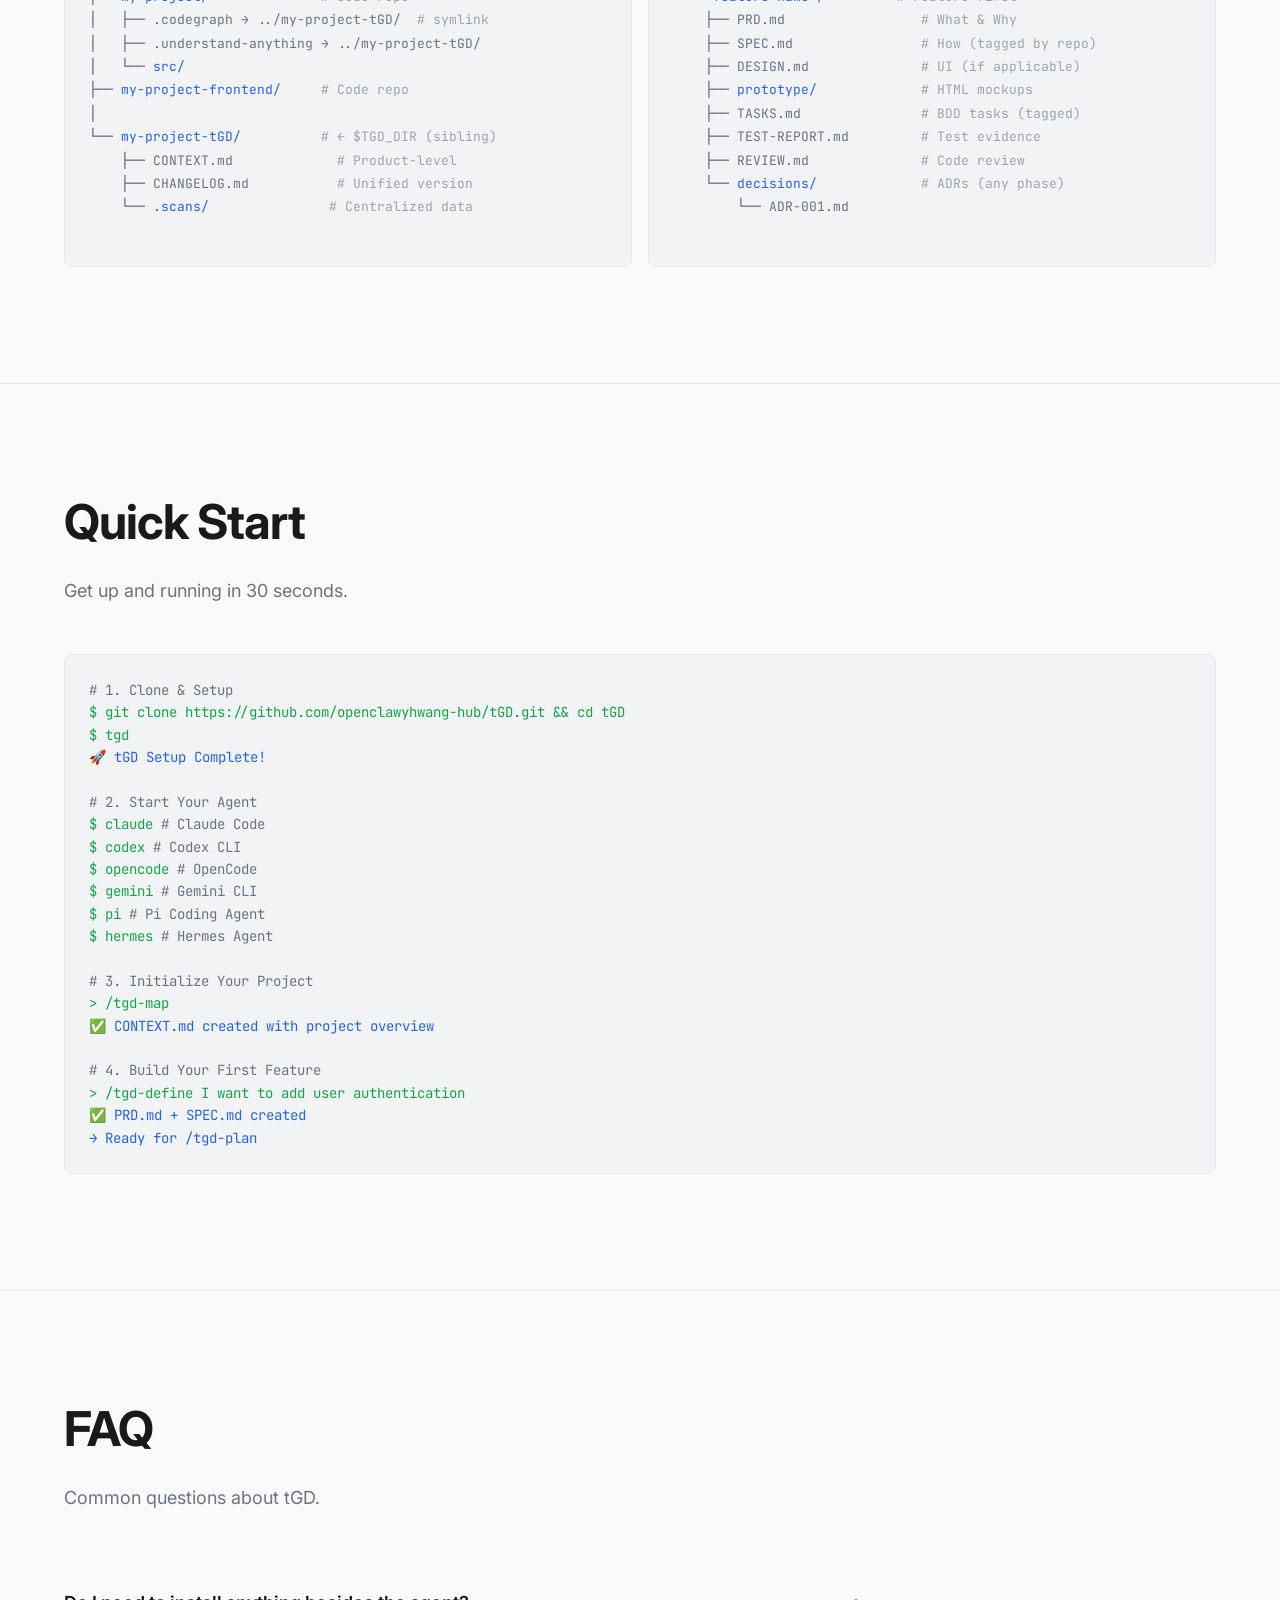
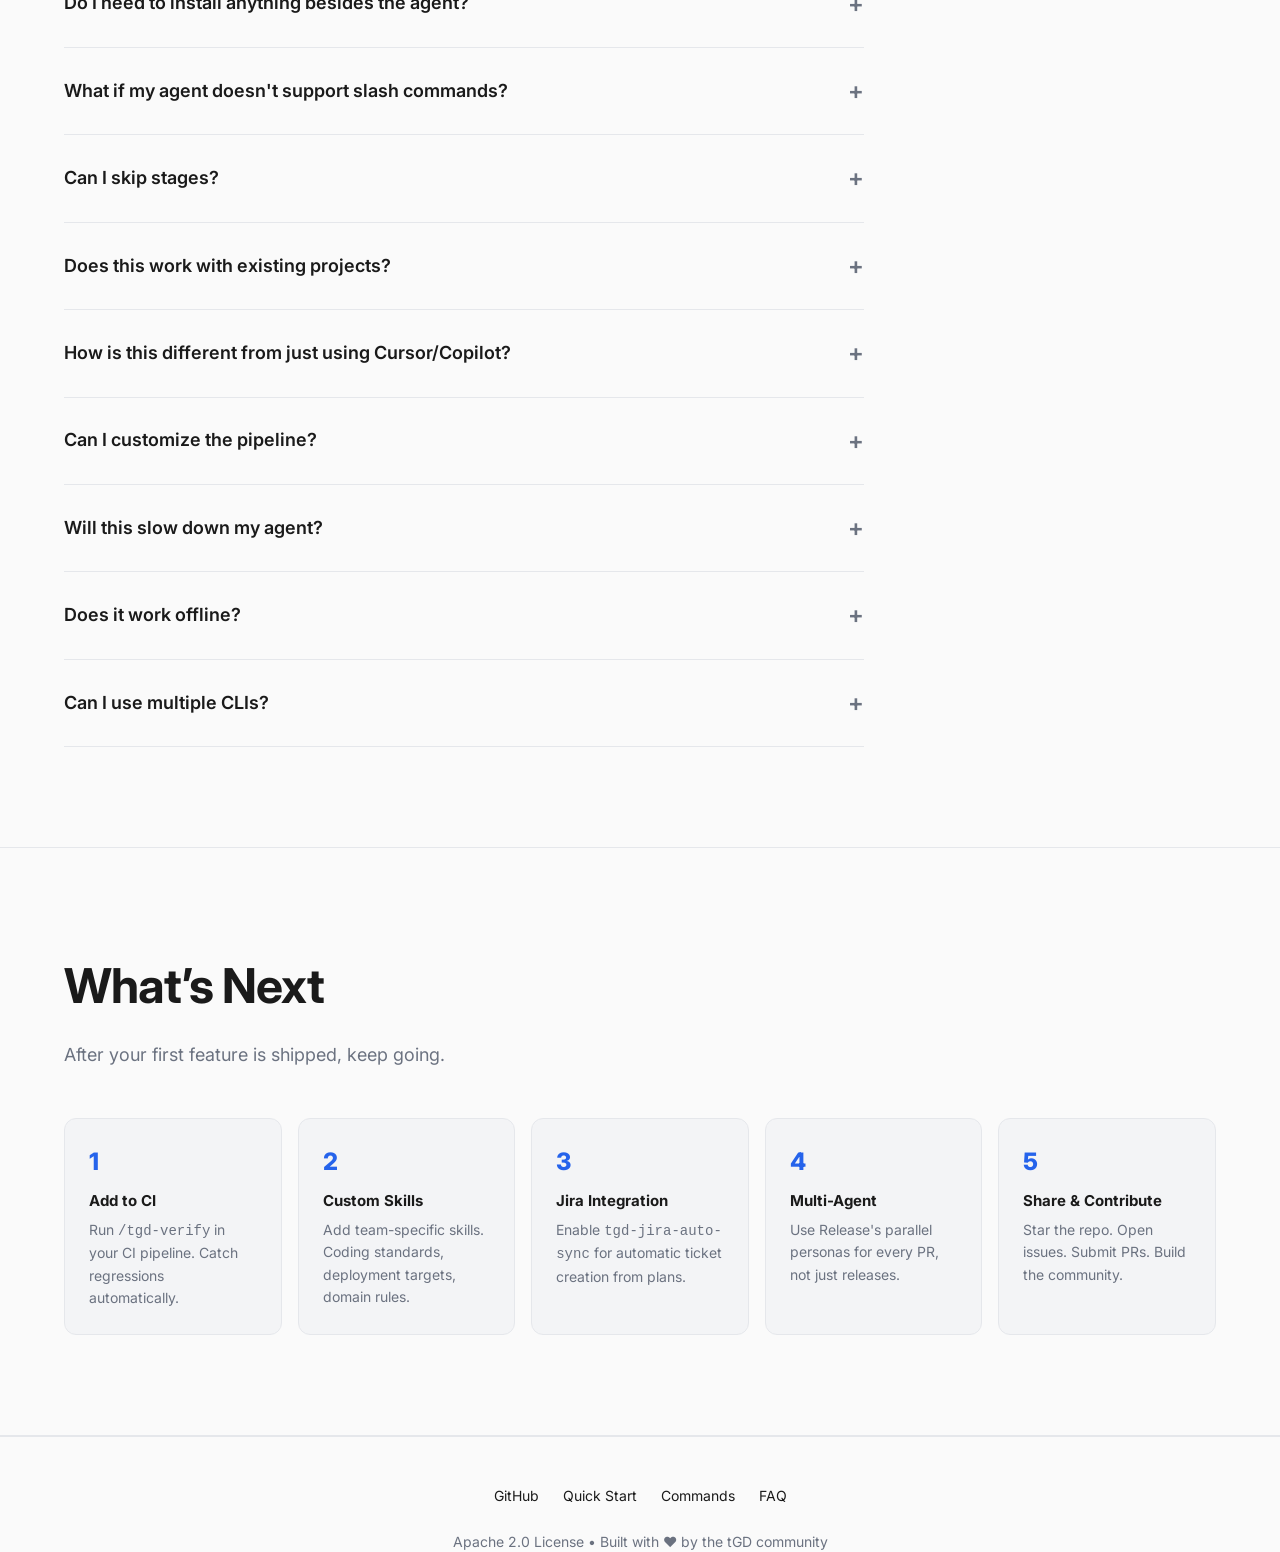
==== commit db69a842: "docs: sync all READMEs and web pages — 29 skills, translation parity, blue branding, mobile fixes - " ====
--- a/docs/index.html
+++ b/docs/index.html
@@ -11,7 +11,7 @@
     <link rel="icon" type="image/svg+xml" href="favicon-gd.svg">
     <link rel="preconnect" href="https://fonts.googleapis.com">
     <link rel="preconnect" href="https://fonts.gstatic.com" crossorigin>
-    <link href="https://fonts.googleapis.com/css2?family=DM+Sans:wght@300;400;500;600;700;800&family=JetBrains+Mono:wght@400;500&display=swap" rel="stylesheet">
+    <link href="https://fonts.googleapis.com/css2?family=Inter:wght@300;400;500;600;700;800&family=JetBrains+Mono:wght@400;500&display=swap" rel="stylesheet">
     <style>
 
         :root {
@@ -59,7 +59,7 @@
         }
 
         body {
-            font-family: 'DM Sans', -apple-system, sans-serif;
+            font-family: 'Inter', -apple-system, sans-serif;
             background: var(--bg);
             color: var(--text);
             line-height: 1.6;
@@ -941,6 +941,11 @@
 
         /* Project structure */
         .tree-block { font-family: 'JetBrains Mono', 'Cascadia Code', 'Fira Code', 'SF Mono', Consolas, monospace; font-size: 14px; line-height: 1.8; color: var(--text-muted); white-space: pre; overflow-x: auto; }
+        /* two-column tree layout: stacks on narrow screens; min-width:0 lets
+           the pre-formatted tree scroll inside its column instead of blowing
+           the grid (and the page) out sideways */
+        .tree-cols { display: grid; grid-template-columns: repeat(auto-fit, minmax(300px, 1fr)); gap: 16px; }
+        .tree-cols > div { min-width: 0; }
         .tree-block .dir { color: var(--accent); }
         .tree-block .file { color: var(--text-muted); }
         .tree-block .desc { color: var(--tree-desc); }
@@ -1007,7 +1012,7 @@
     <section class="hero">
 
         <div class="hero-content">
-            <div class="hero-badge">✨ Open Source • MIT License • 29 Skills</div>
+            <div class="hero-badge">✨ Open Source • Apache 2.0 • 29 Skills</div>
             <p class="hero-tagline">The Agentic PDLC Harness</p>
             <h1>t<span>GD</span></h1>
             <p class="hero-subtitle">
@@ -1032,7 +1037,7 @@
     <div class="container">
         <div class="stats">
             <div class="stat">
-                <div class="stat-number">28</div>
+                <div class="stat-number">29</div>
                 <div class="stat-label">Skills</div>
             </div>
             <div class="stat">
@@ -1388,9 +1393,9 @@
             <h2 class="fade-in"><span data-lang="en">Testing Strategy</span><span data-lang="zh">測試策略</span>
                 <span data-lang="ja">テスト戦略</span>
                 <span data-lang="de">Test-Strategie</span></h2>
-            <p class="section-subtitle fade-in"><span data-lang="en">Three stages, three roles. No lazy agent behavior.</span><span data-lang="zh">三個階段、三個角色。沒有懶 agent 行為。</span>
-                <span data-lang="ja">3つの段階、3つの役割。怠けエージェントの行動なし。</span>
-                <span data-lang="de">Drei Stufen, drei Rollen. Kein passives Agent-Verhalten.</span></p>
+            <p class="section-subtitle fade-in"><span data-lang="en">Three roles, one rule: no shortcuts. No lazy agent behavior.</span><span data-lang="zh">三個角色、一條鐵律：不准抄捷徑。沒有懶 agent 行為。</span>
+                <span data-lang="ja">3つの役割、1つの鉄則：近道なし。怠けエージェントの行動なし。</span>
+                <span data-lang="de">Drei Rollen, eine Regel: keine Abkürzungen. Kein passives Agent-Verhalten.</span></p>
             
             <div class="test-roles fade-in">
                 <div class="test-role">
@@ -1422,9 +1427,9 @@
             <h2 class="fade-in"><span data-lang="en">Agent Personas</span><span data-lang="zh">Agent 角色</span>
                 <span data-lang="ja">エージェントペルソナ</span>
                 <span data-lang="de">Agent-Personas</span></h2>
-            <p class="section-subtitle fade-in"><span data-lang="en">Three specialized reviewers run in parallel during Release. Each has a distinct lens.</span><span data-lang="zh">三個專門審查員在 Release 階段並行執行。各有不同視角。</span>
-                <span data-lang="ja">Release段階で3人の専門レビュアーが並列実行。それぞれ異なる視点。</span>
-                <span data-lang="de">Drei spezialisierte Reviewer laufen parallel in der Release-Phase. Jeder mit anderer Perspektive.</span></p>
+            <p class="section-subtitle fade-in"><span data-lang="en">Three specialized reviewer personas — you (or a slash command) orchestrate them. Each has a distinct lens.</span><span data-lang="zh">三個專門審查 persona——由你（或 slash command）調度。各有不同視角。</span>
+                <span data-lang="ja">3つの専門レビュアーペルソナ — あなた（またはスラッシュコマンド）がオーケストレート。それぞれ異なる視点。</span>
+                <span data-lang="de">Drei spezialisierte Reviewer-Personas — Sie (oder ein Slash Command) orchestrieren sie. Jede mit anderer Perspektive.</span></p>
 
             <div class="personas-grid fade-in">
                 <div class="persona-card">
@@ -1537,7 +1542,7 @@
                 <span data-lang="ja">tGDはプロジェクトrepoの兄弟ディレクトリ。フェーズではなく機能単位。</span>
                 <span data-lang="de">tGD ist ein Geschwister-Repo. Feature-first, nicht Phase-first.</span></p>
 
-            <div class="fade-in" style="display:grid;grid-template-columns:1fr 1fr;gap:16px">
+            <div class="fade-in tree-cols">
                 <div>
                     <h4 style="color:var(--accent);margin-bottom:8px;font-size:14px"><span data-lang="en">🗂️ Workspace</span><span data-lang="zh">🗂️ 工作區</span><span data-lang="ja">🗂️ ワークスペース</span><span data-lang="de">🗂️ Workspace</span></h4>
                     <div class="code-block tree-block" style="font-size:13px">
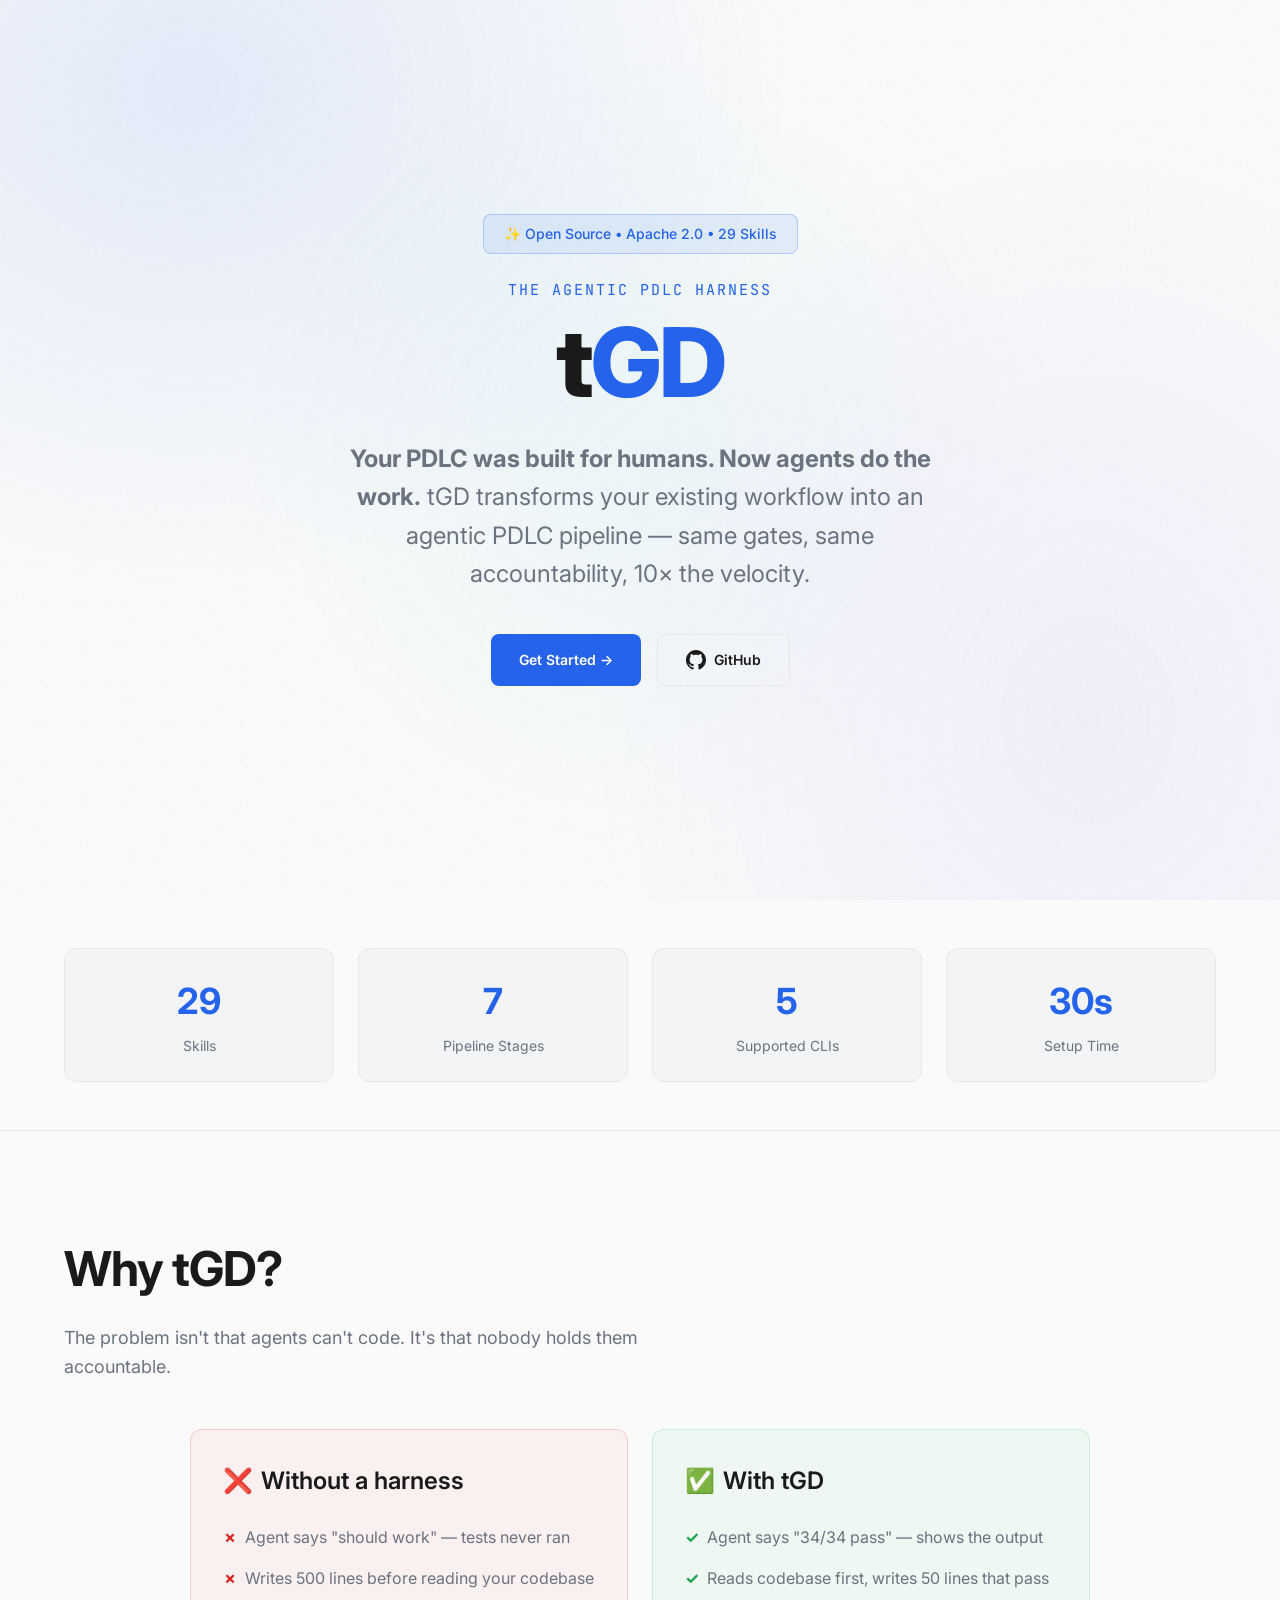
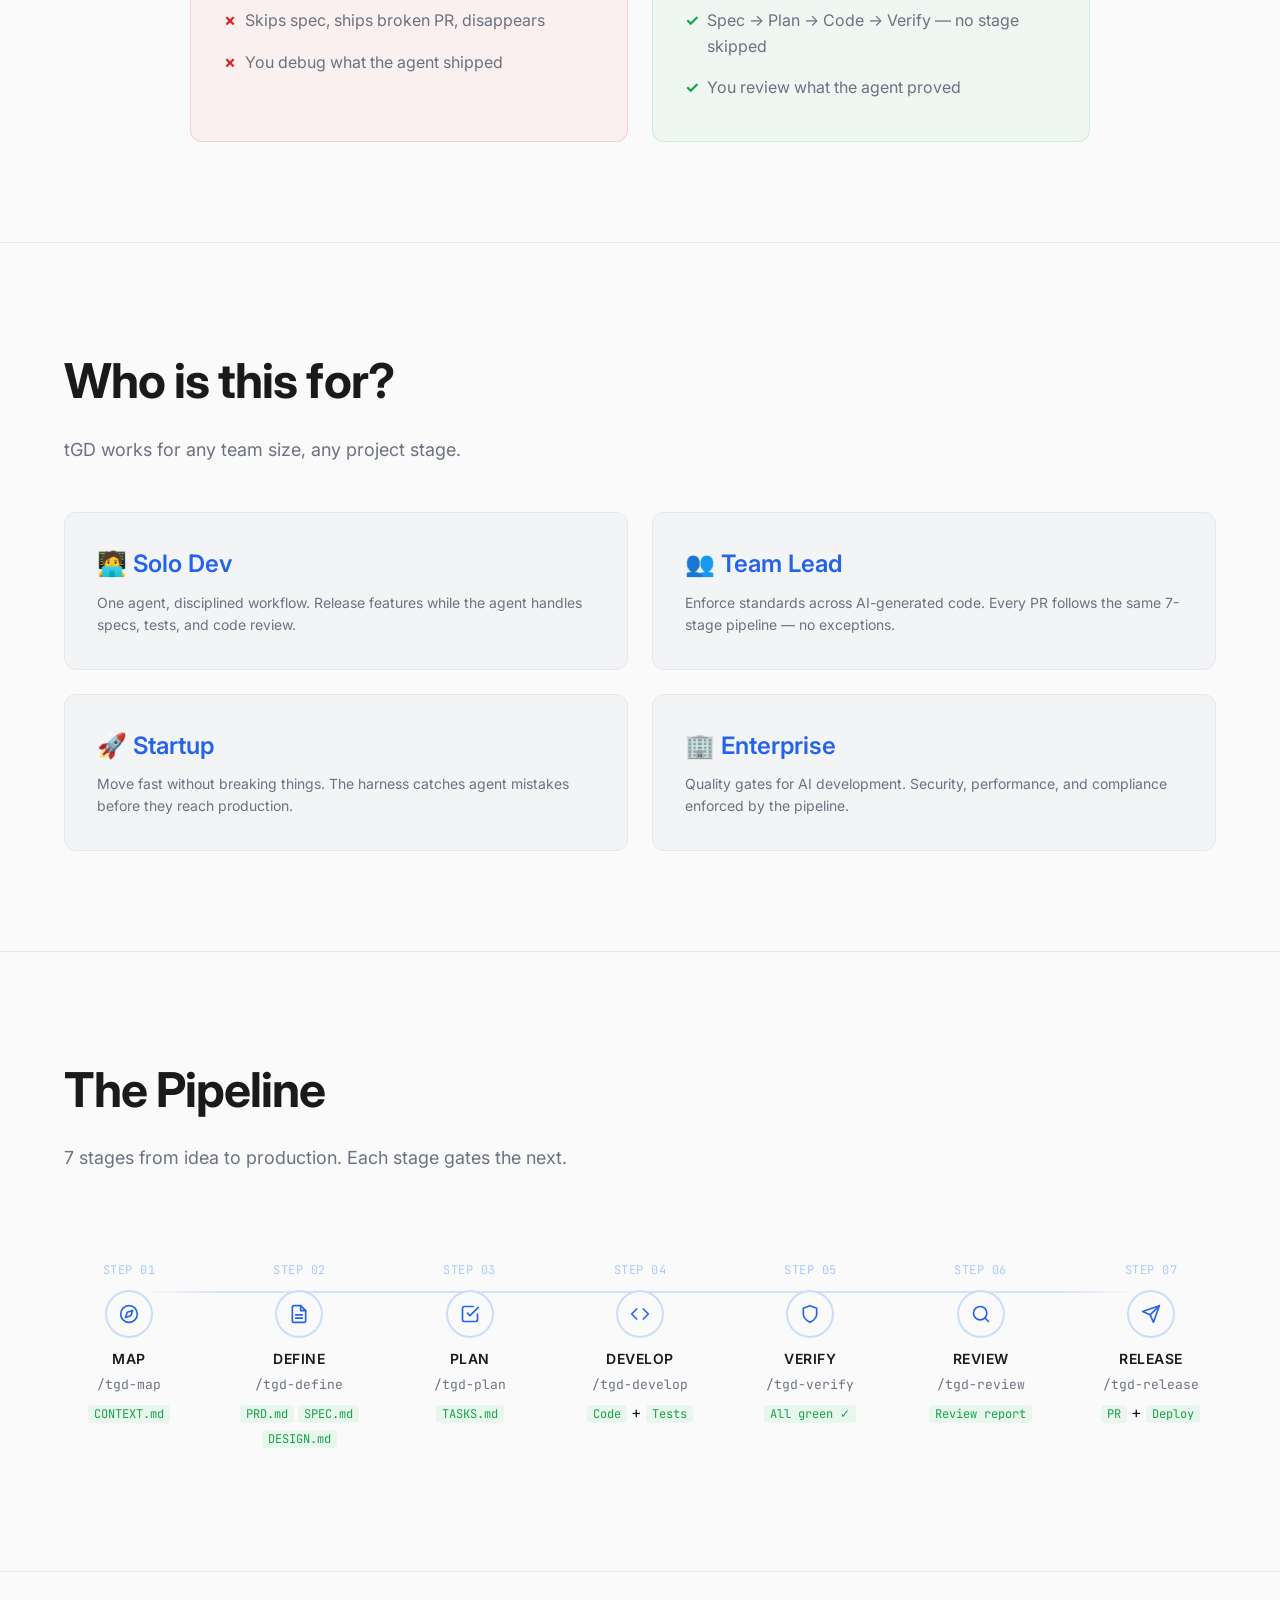
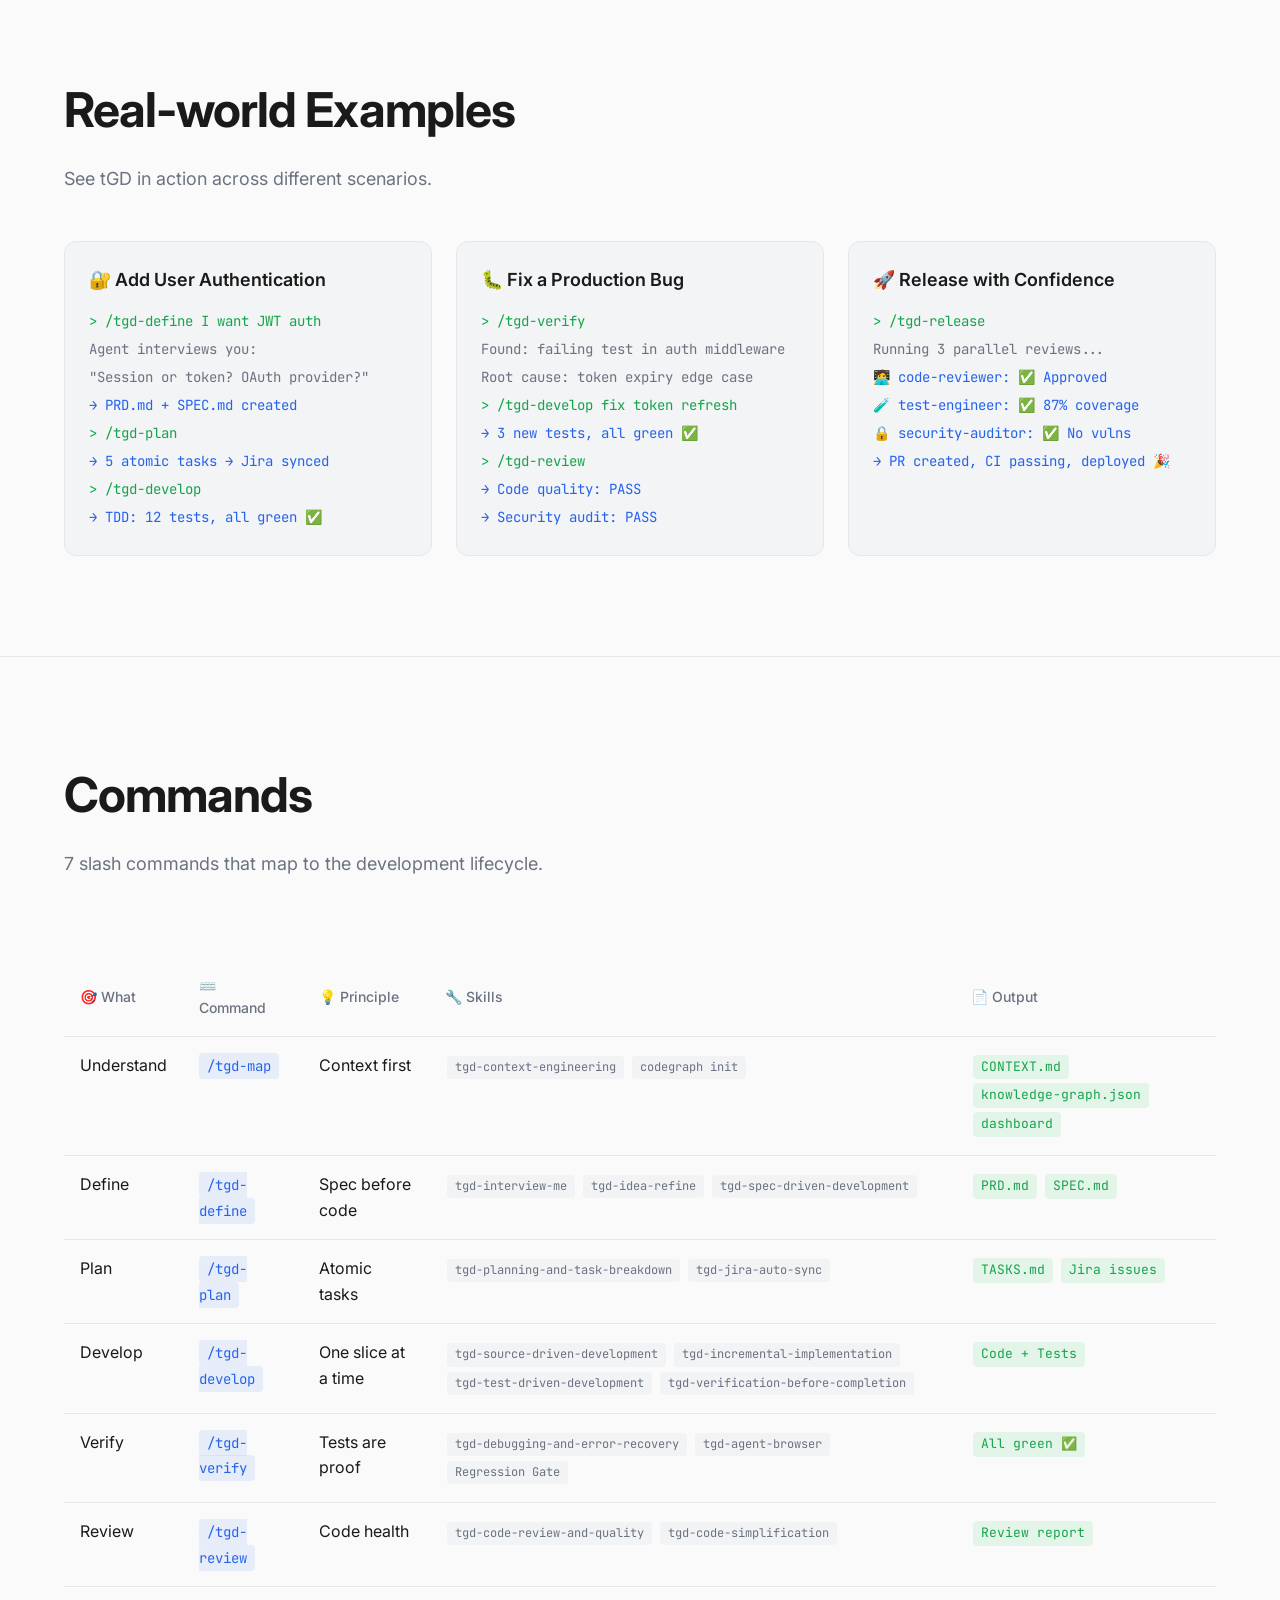
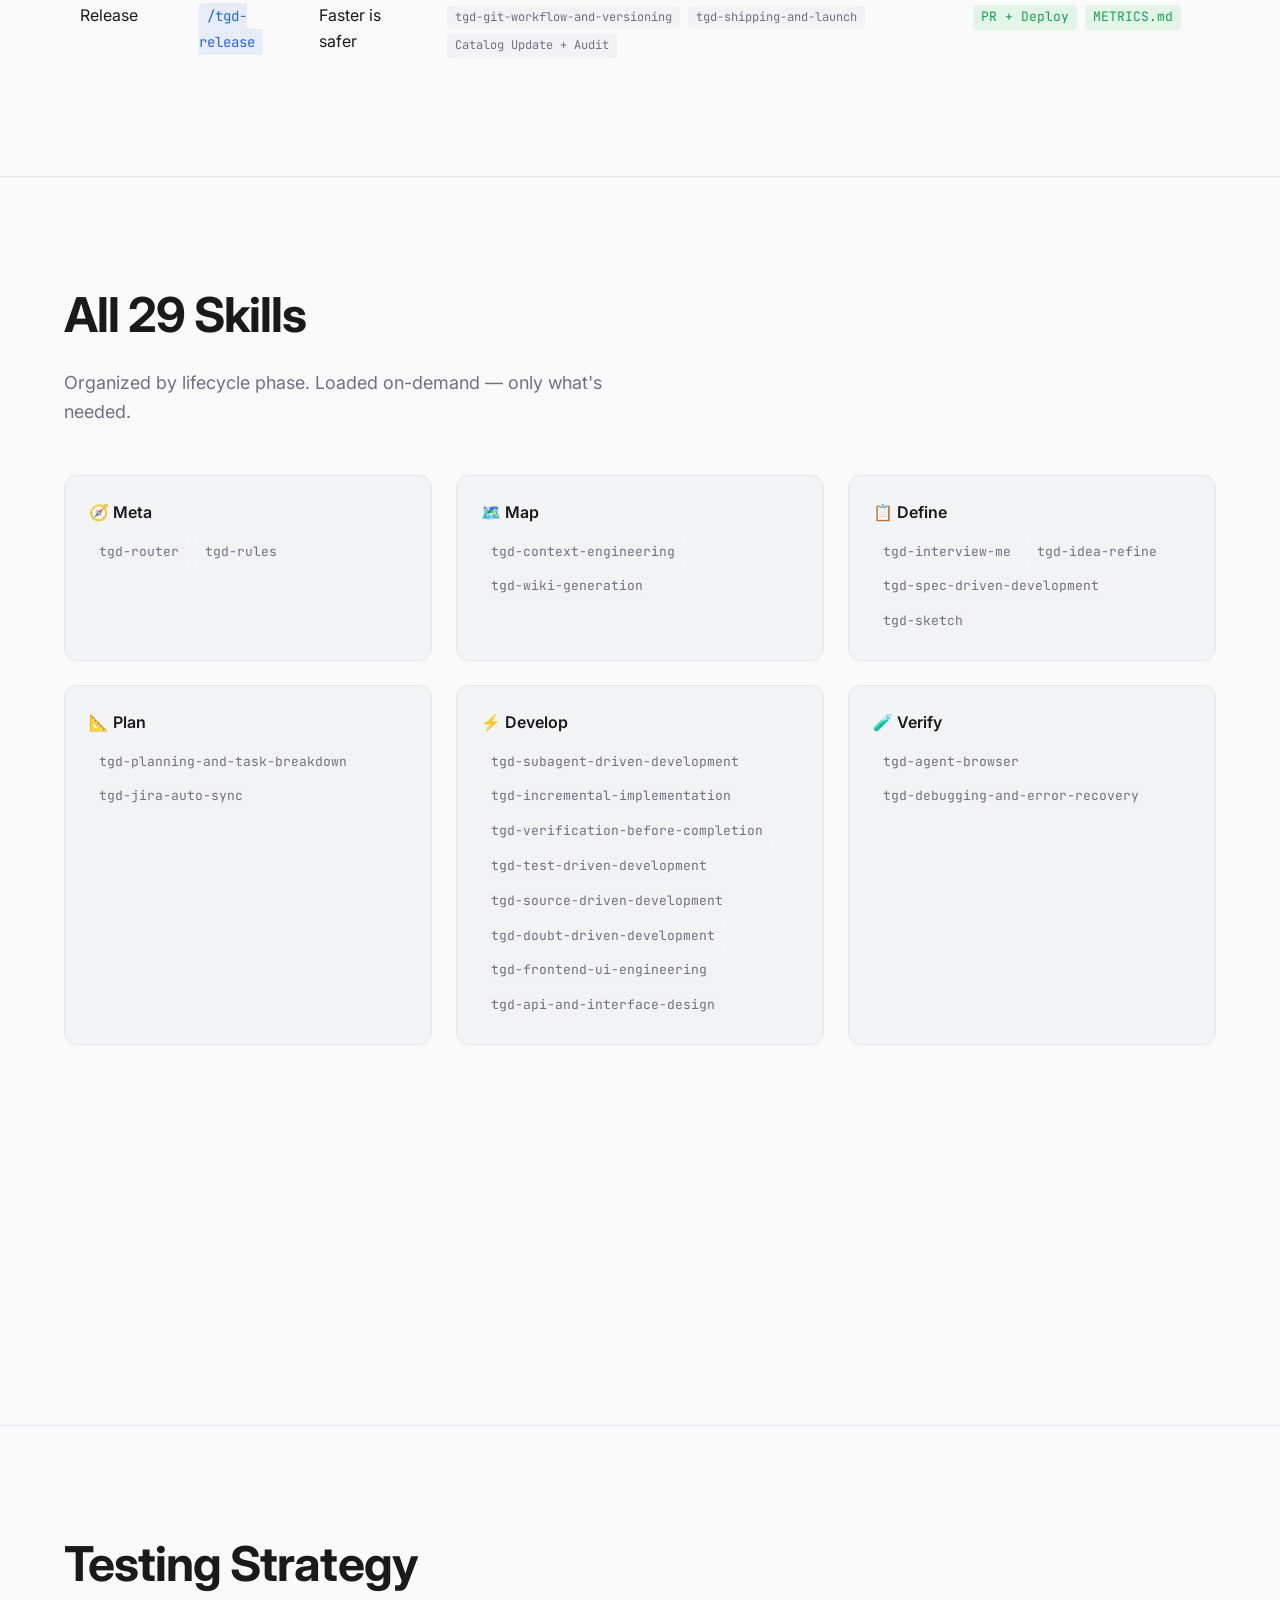
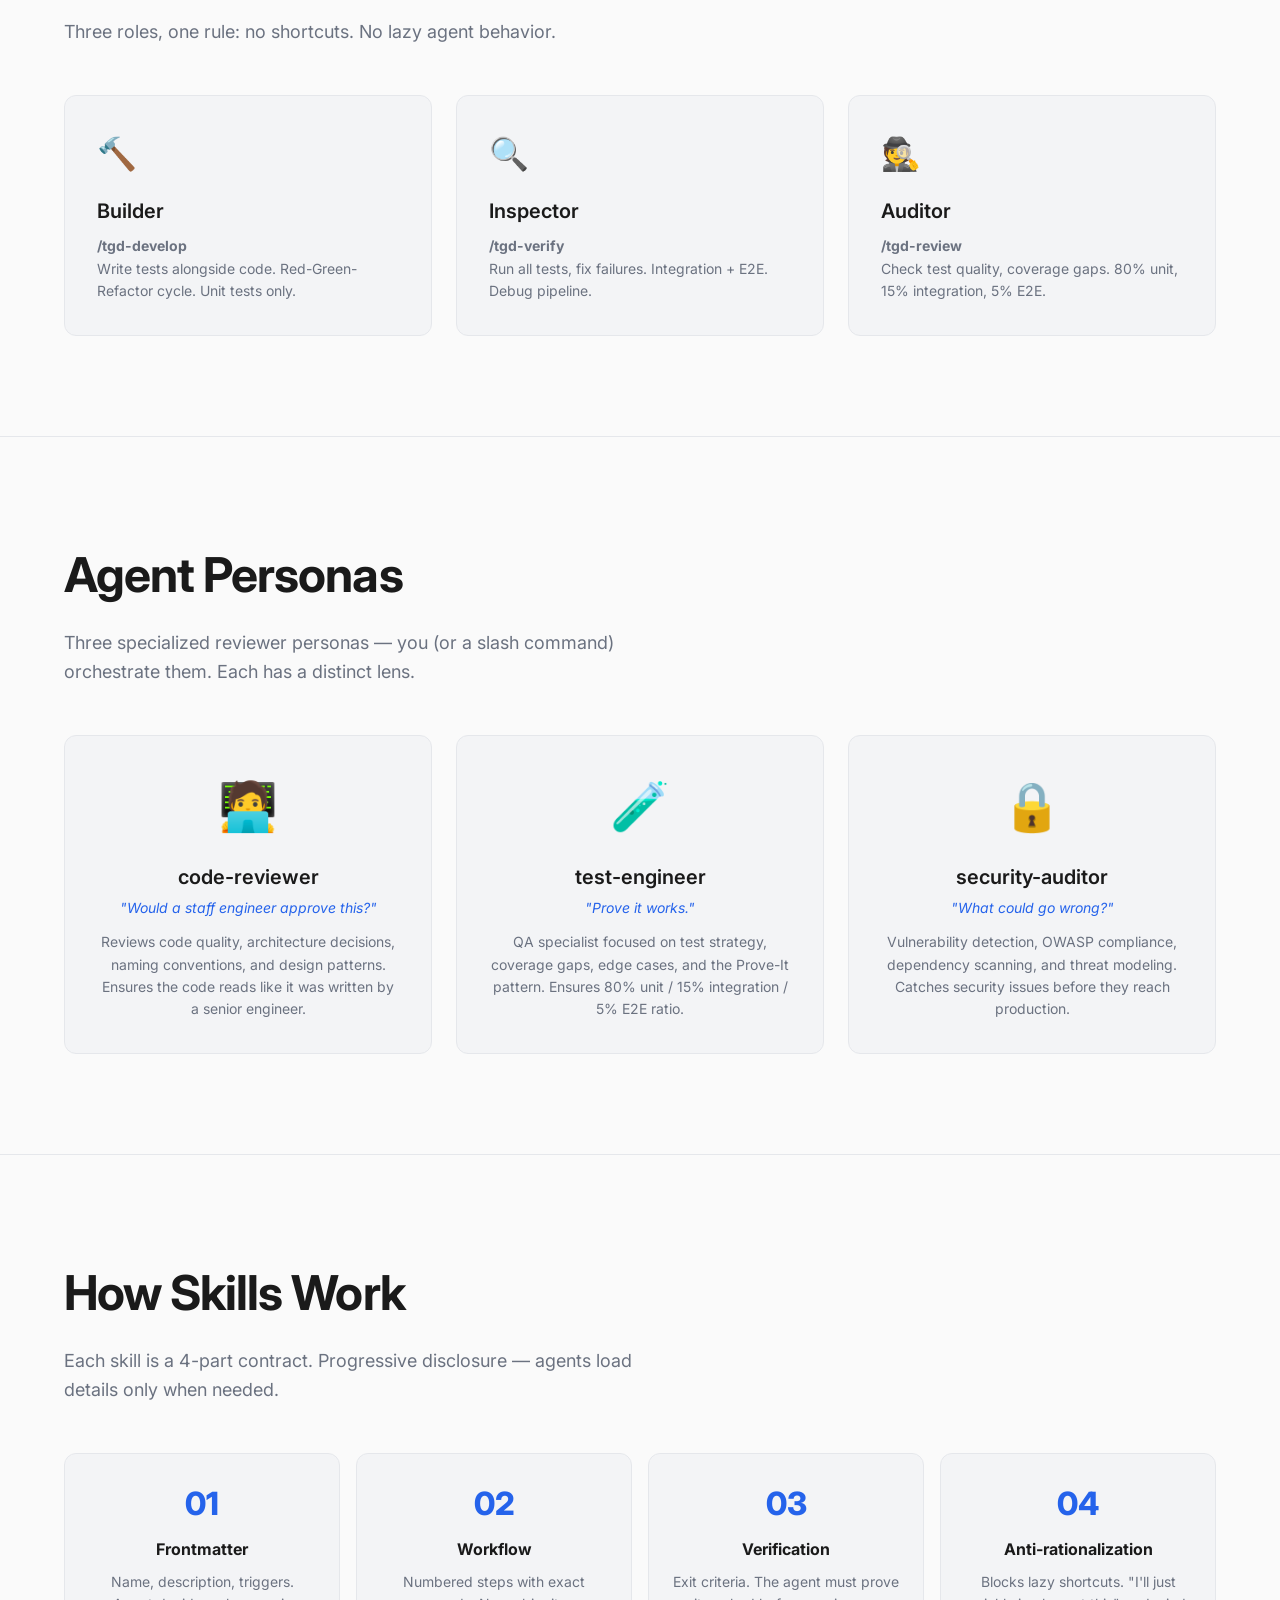
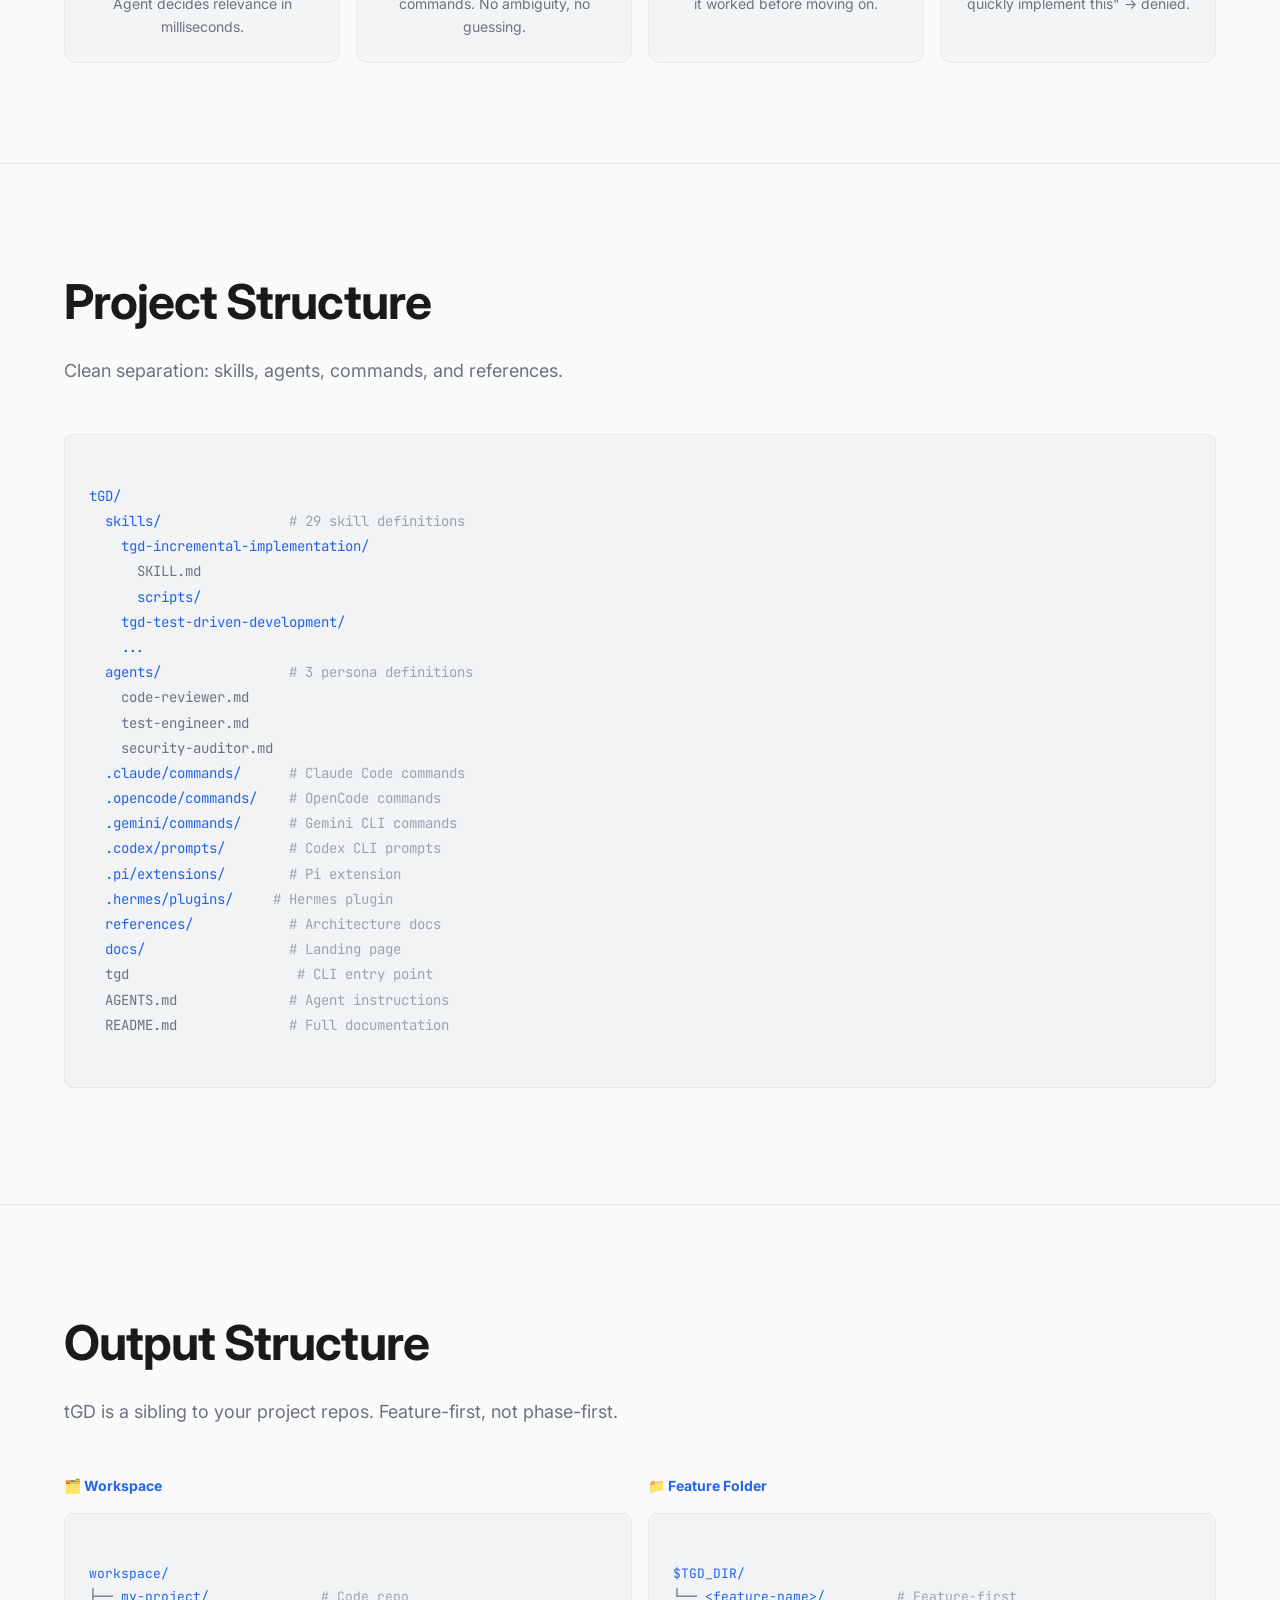
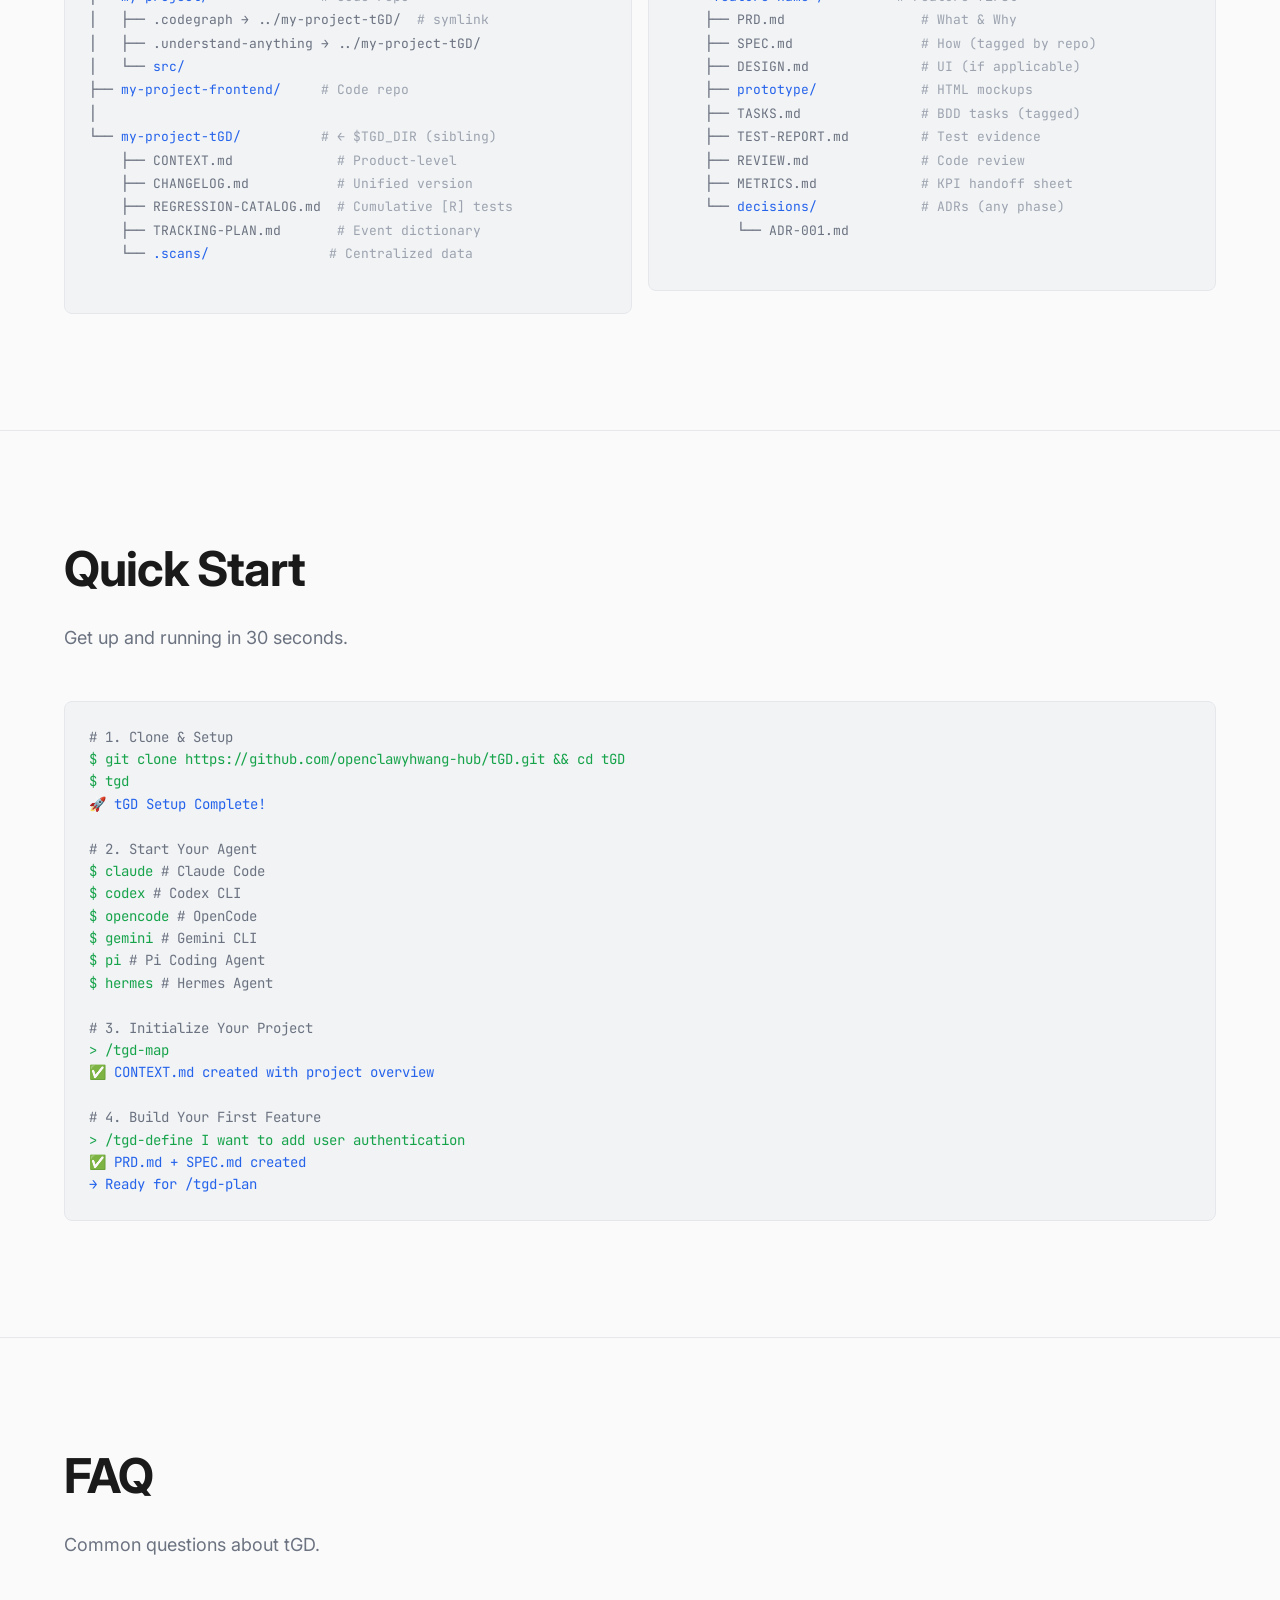
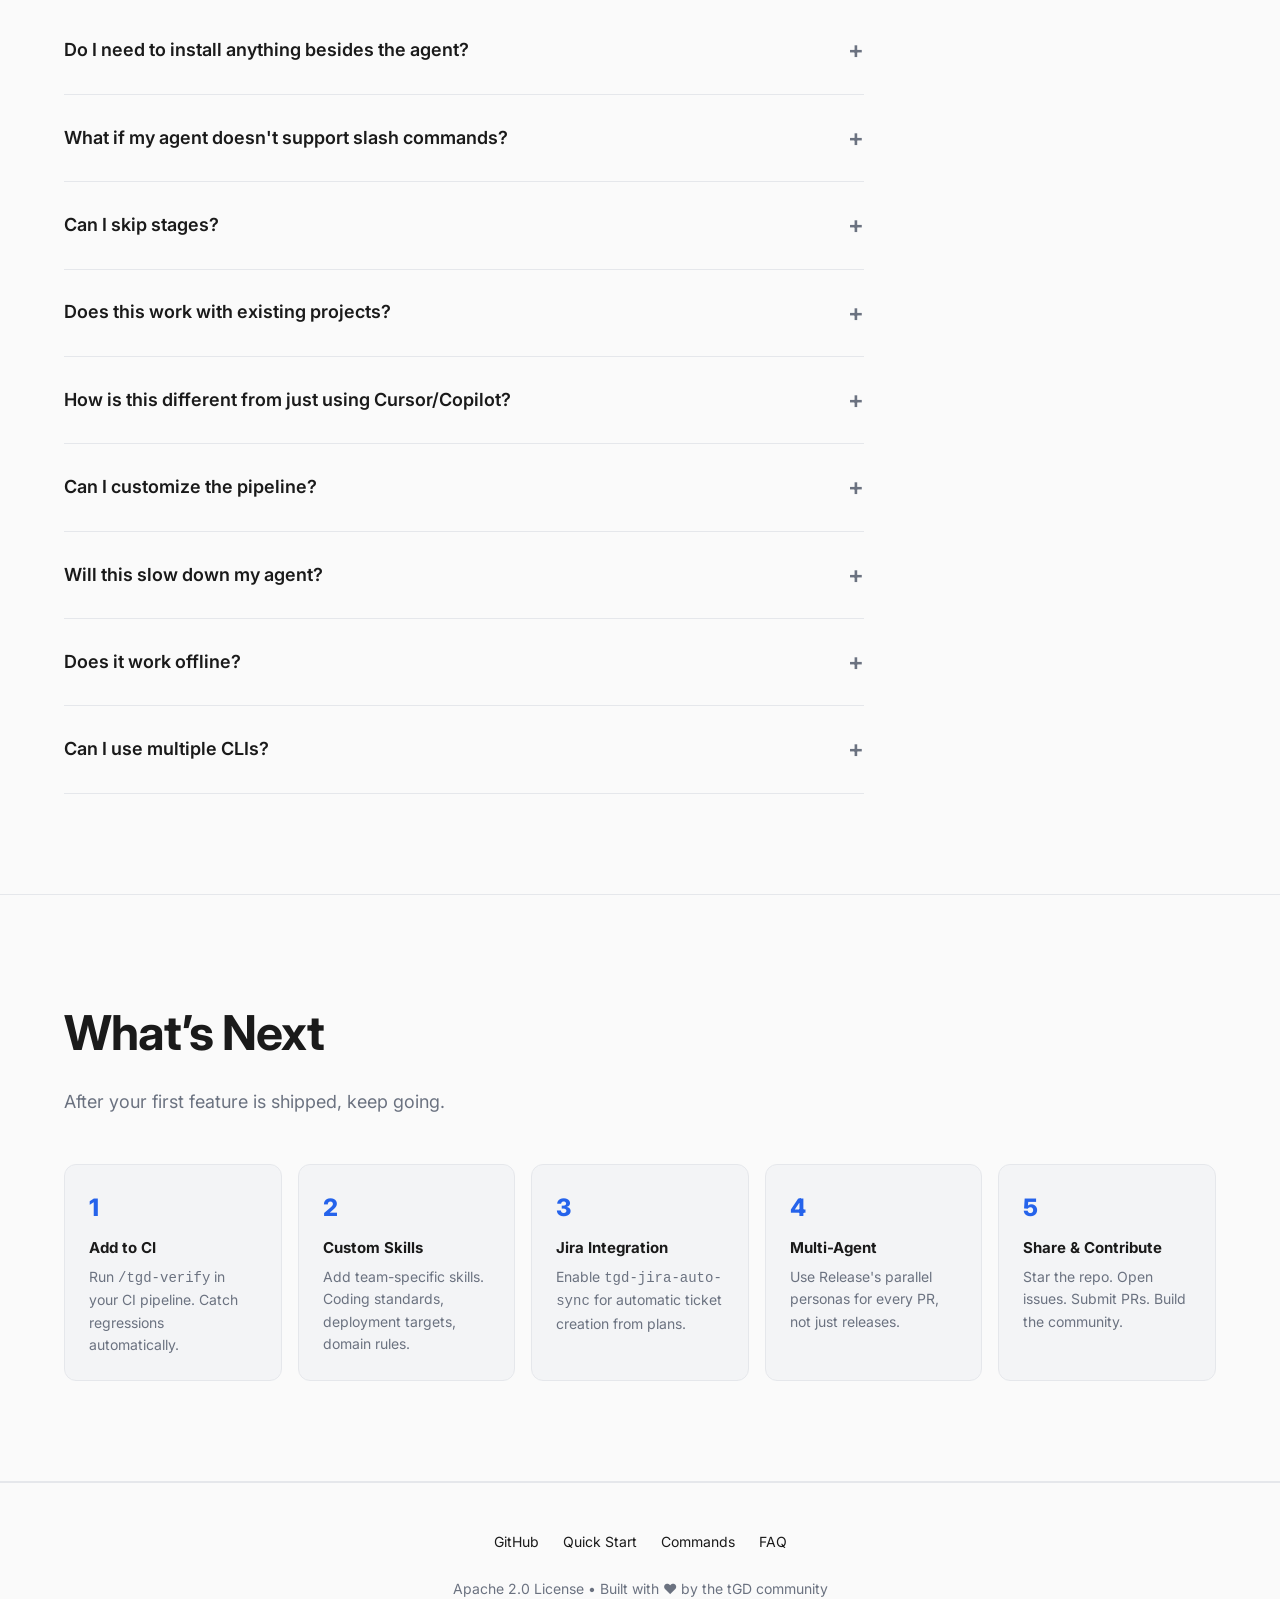
==== commit b135b0c2: "docs: add metrics artifacts to site pages and desktop setup guide - index.html: REGRESSION-CATALOG.m" ====
--- a/docs/index.html
+++ b/docs/index.html
@@ -1331,7 +1331,7 @@
                             <td><span class="cmd-name">/tgd-release</span></td>
                             <td>Faster is safer</td>
                             <td><span class="skill-tag">tgd-git-workflow-and-versioning</span> <span class="skill-tag">tgd-shipping-and-launch</span> <span class="skill-tag">Catalog Update + Audit</span></td>
-                            <td><span class="output-tag">PR + Deploy</span></td>
+                            <td><span class="output-tag">PR + Deploy</span> <span class="output-tag">METRICS.md</span></td>
                         </tr>
                     </tbody>
                 </table>
@@ -1556,6 +1556,8 @@
 └── <span class="dir">my-project-tGD/</span>          <span class="desc"># ← $TGD_DIR (sibling)</span>
     ├── <span class="file">CONTEXT.md</span>             <span class="desc"># Product-level</span>
     ├── <span class="file">CHANGELOG.md</span>           <span class="desc"># Unified version</span>
+    ├── <span class="file">REGRESSION-CATALOG.md</span>  <span class="desc"># Cumulative [R] tests</span>
+    ├── <span class="file">TRACKING-PLAN.md</span>       <span class="desc"># Event dictionary</span>
     └── <span class="dir">.scans/</span>               <span class="desc"># Centralized data</span>
                     </div>
                 </div>
@@ -1571,6 +1573,7 @@
     ├── <span class="file">TASKS.md</span>               <span class="desc"># BDD tasks (tagged)</span>
     ├── <span class="file">TEST-REPORT.md</span>         <span class="desc"># Test evidence</span>
     ├── <span class="file">REVIEW.md</span>              <span class="desc"># Code review</span>
+    ├── <span class="file">METRICS.md</span>             <span class="desc"># KPI handoff sheet</span>
     └── <span class="dir">decisions/</span>             <span class="desc"># ADRs (any phase)</span>
         └── <span class="file">ADR-001.md</span>
                     </div>
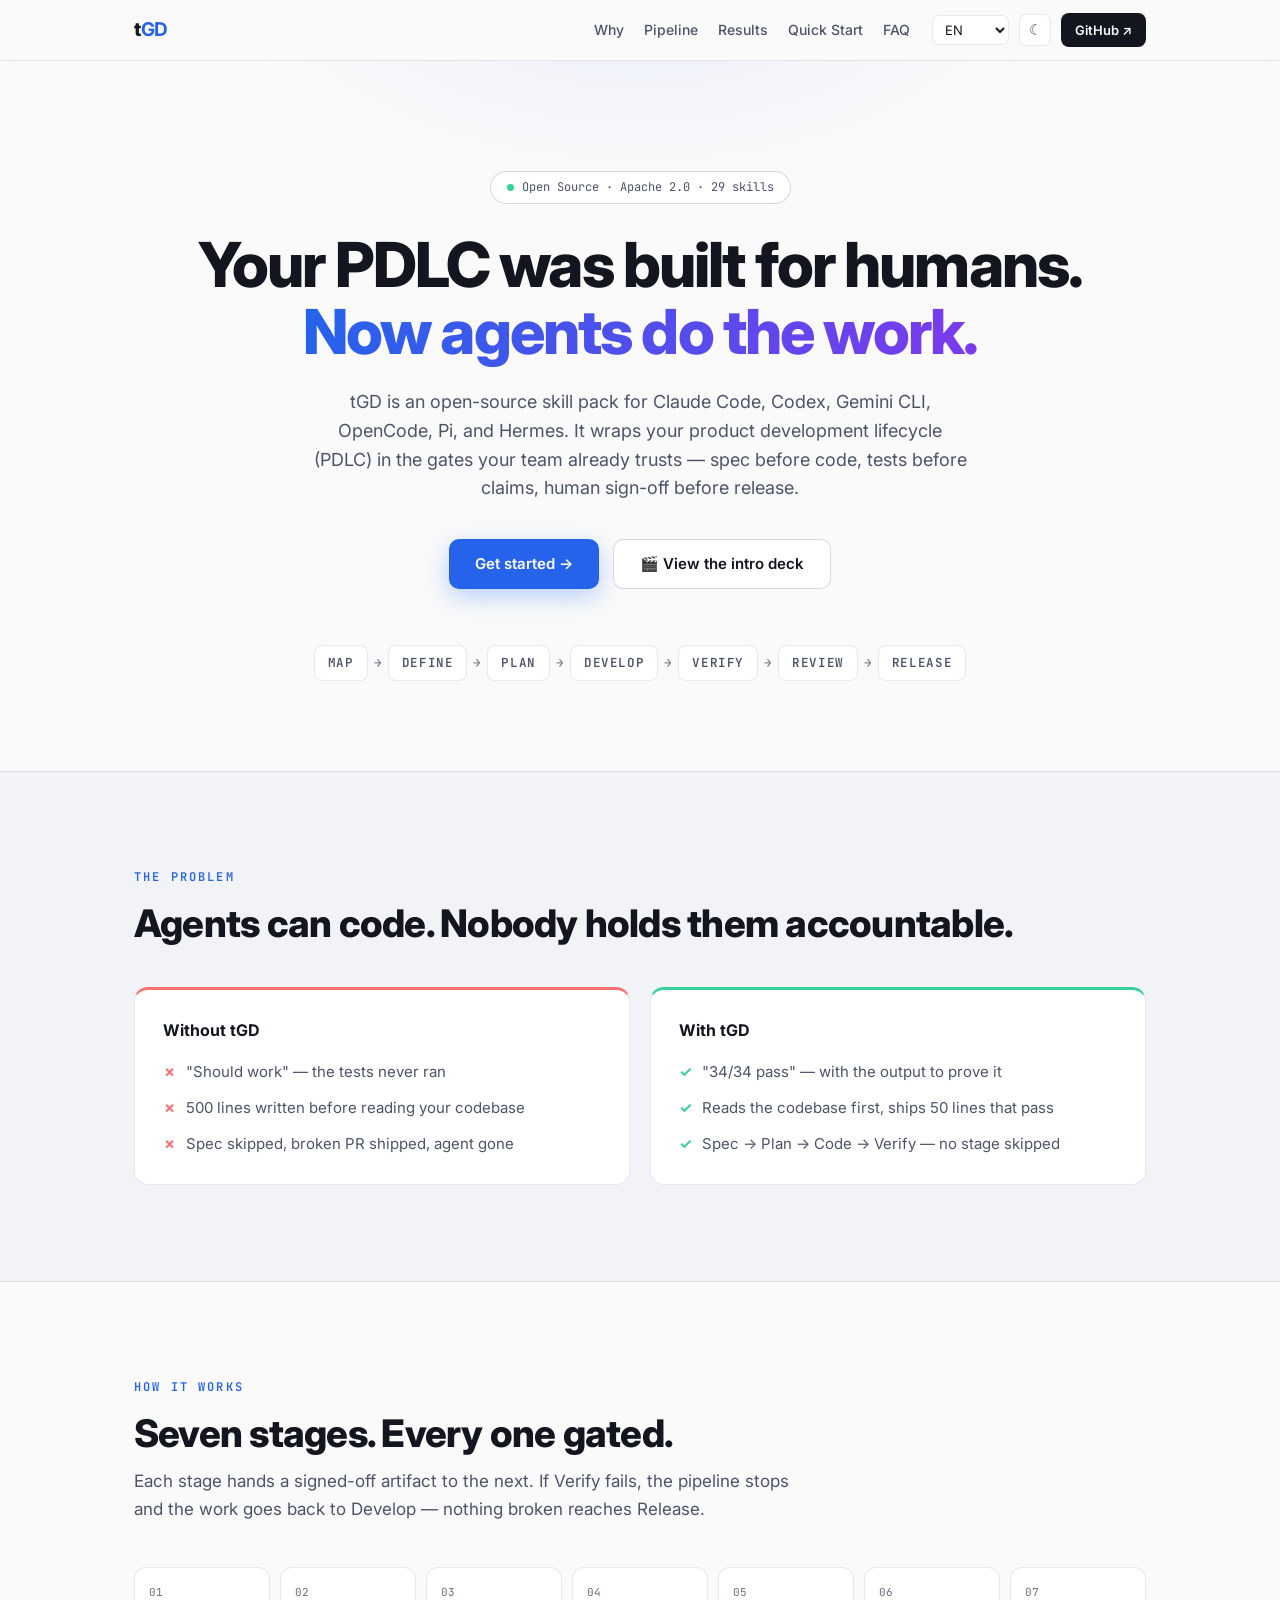
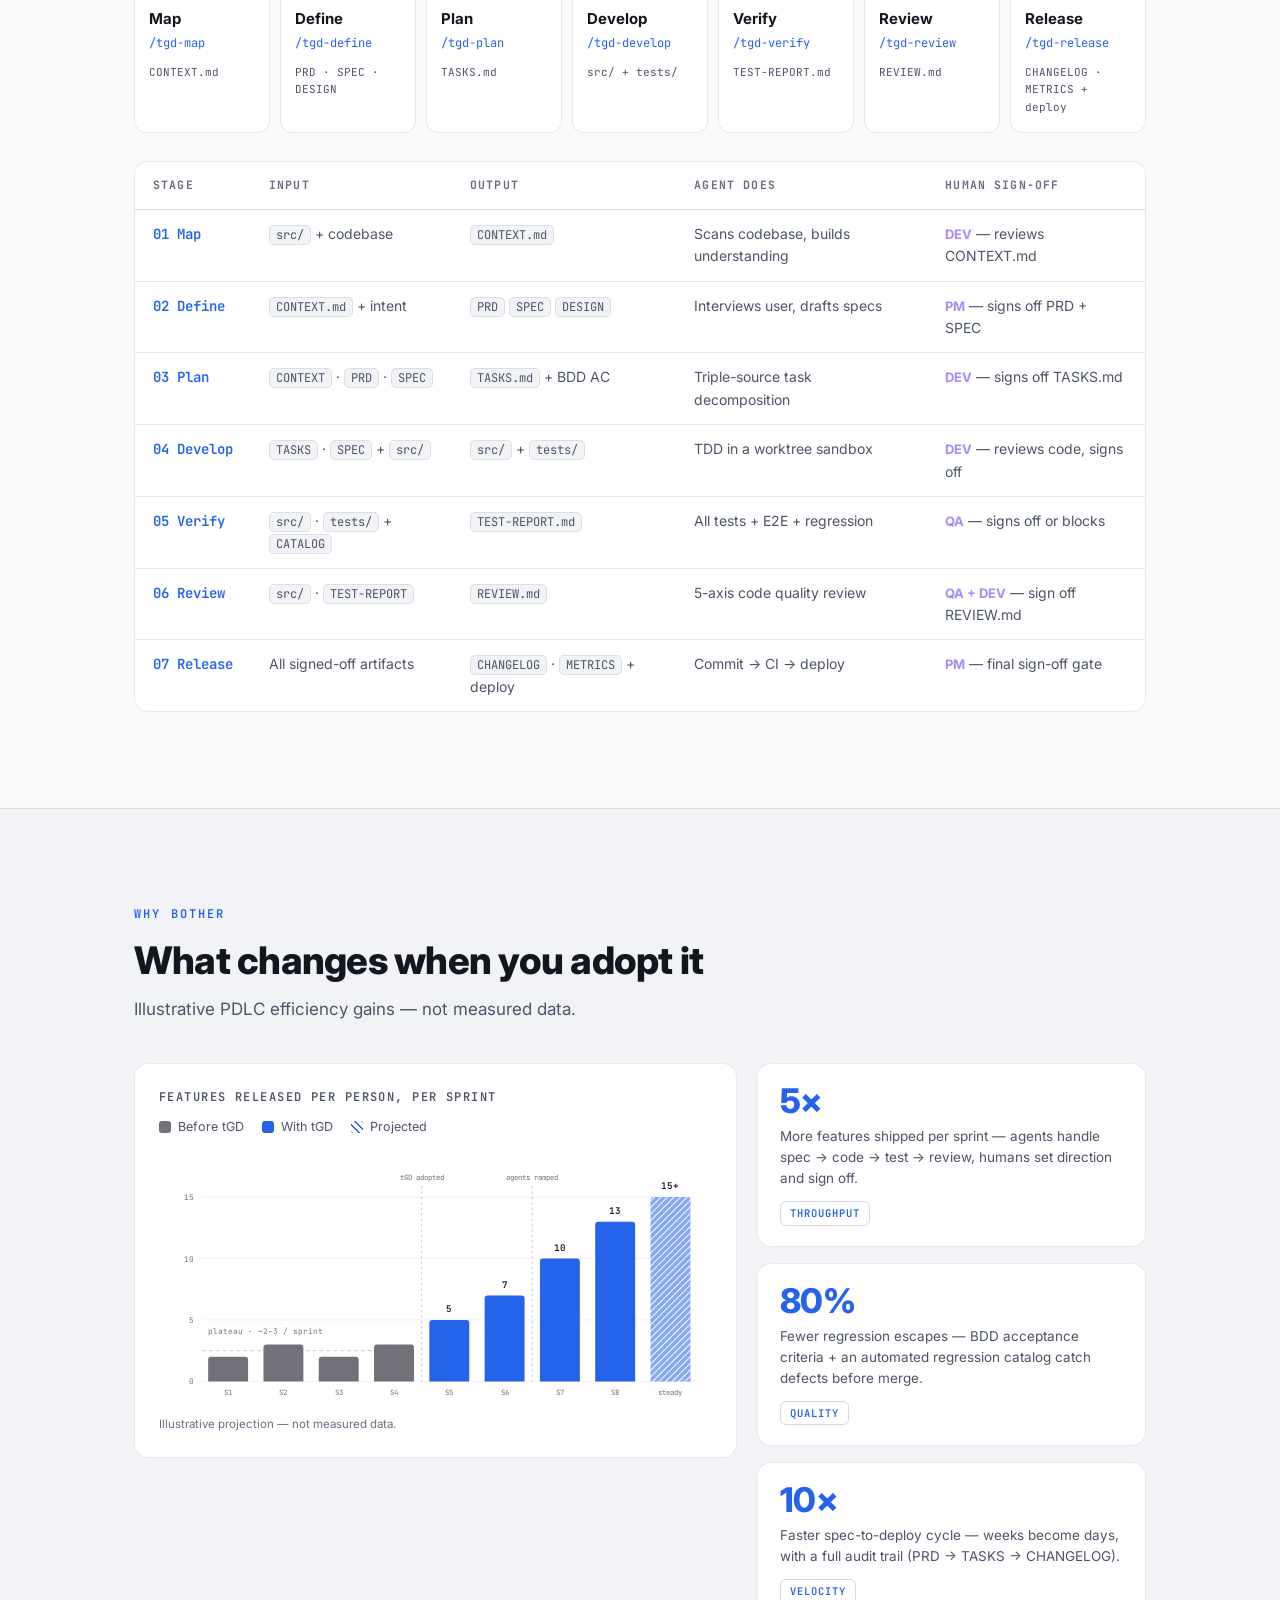
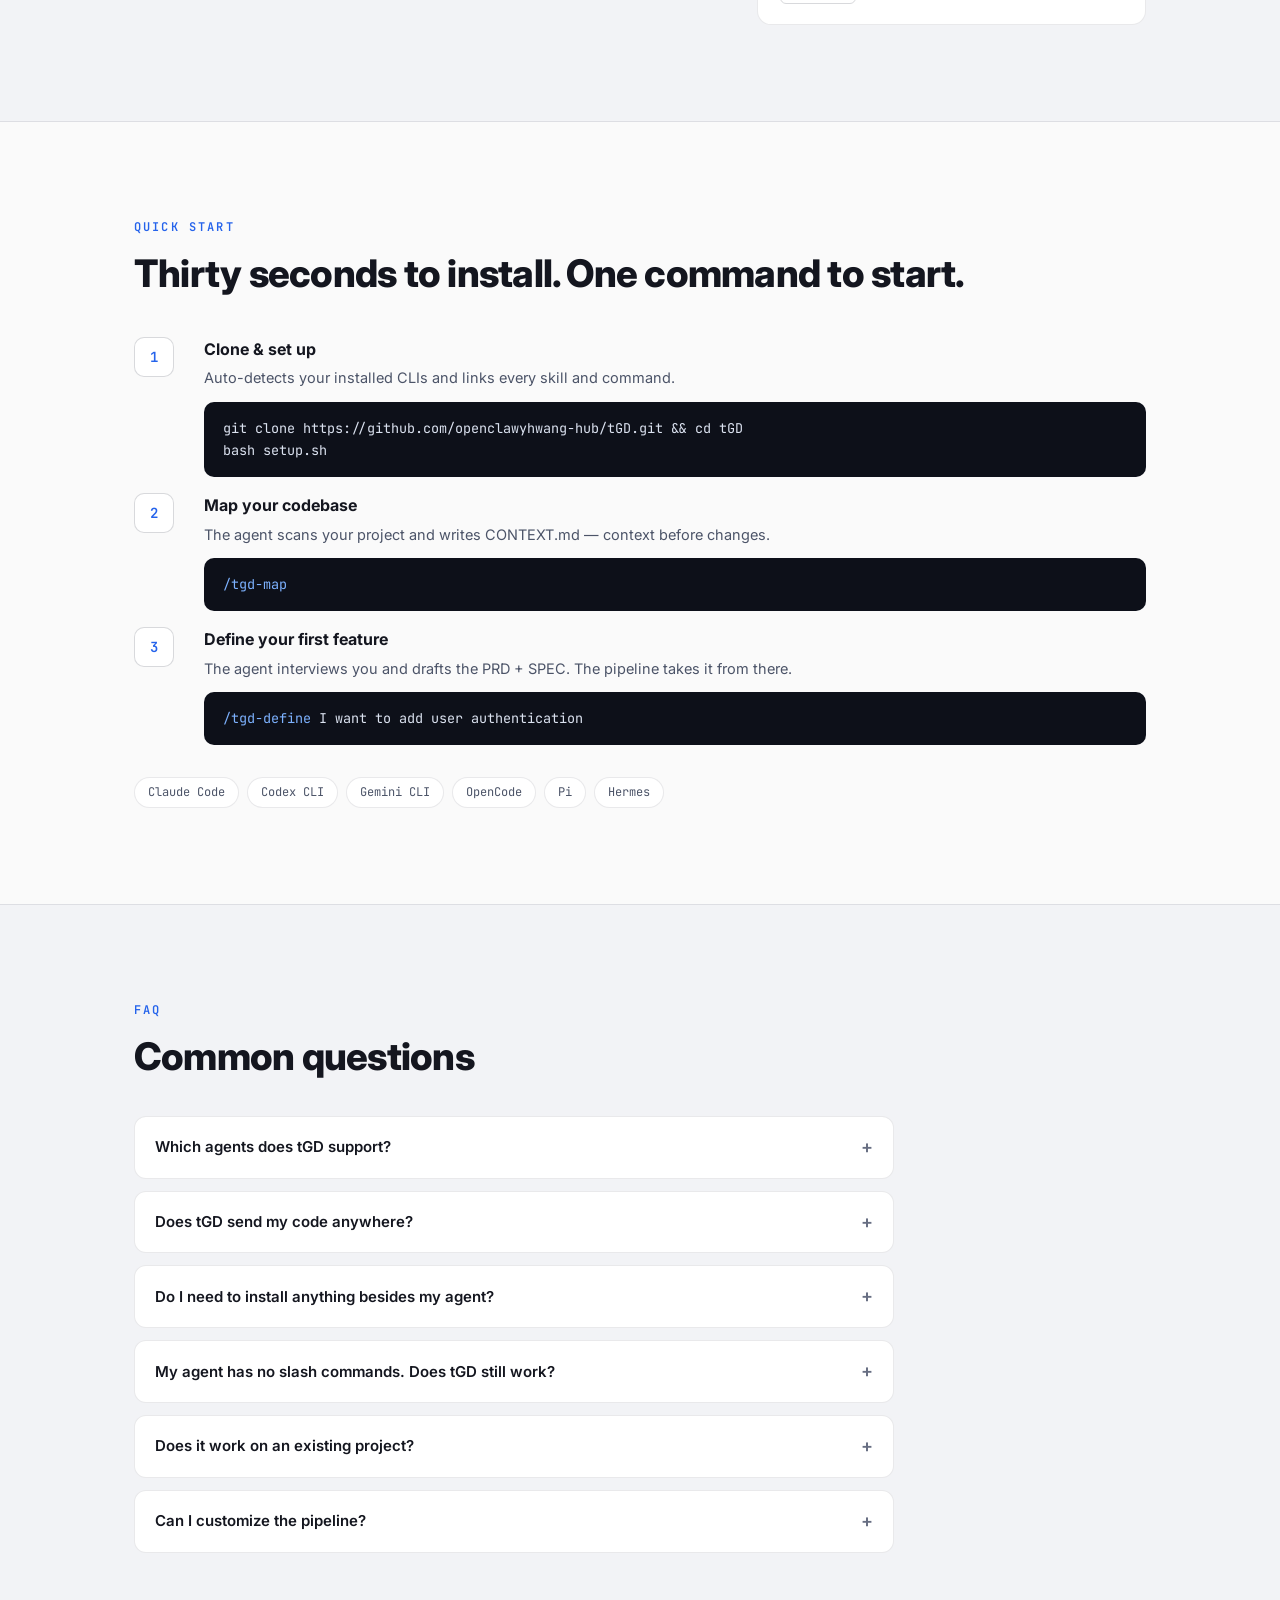
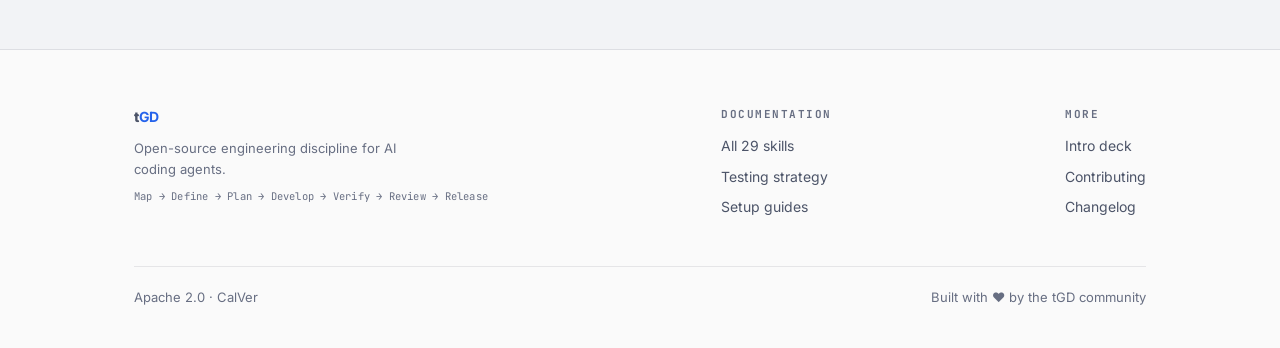
==== commit 9c40c8a9: "feat: redesign the landing page — funnel architecture, new visual system, rewritten copy - 7-section" ====
--- a/docs/index.html
+++ b/docs/index.html
@@ -1,1851 +1,783 @@
 <!DOCTYPE html>
 <html lang="en">
 <head>
-    <meta charset="UTF-8">
-    <meta name="viewport" content="width=device-width, initial-scale=1.0">
-    <meta name="color-scheme" content="dark light">
-    <meta name="theme-color" content="#fafafa" media="(prefers-color-scheme: light)">
-    <meta name="theme-color" content="#0c0f1a" media="(prefers-color-scheme: dark)">
-    <title>tGD — The Agentic PDLC Harness</title>
-    <meta name="description" content="Your PDLC was built for humans. Now agents do the work. tGD transforms your existing workflow into an agentic PDLC pipeline — same gates, same accountability, 10× the velocity.">
-    <link rel="icon" type="image/svg+xml" href="favicon-gd.svg">
-    <link rel="preconnect" href="https://fonts.googleapis.com">
-    <link rel="preconnect" href="https://fonts.gstatic.com" crossorigin>
-    <link href="https://fonts.googleapis.com/css2?family=Inter:wght@300;400;500;600;700;800&family=JetBrains+Mono:wght@400;500&display=swap" rel="stylesheet">
-    <style>
-
-        :root {
-            --bg: #0c0f1a;
-            --bg-card: #121620;
-            --bg-code: #1a1e2e;
-            --text: #e5e5e5;
-            --text-muted: #737373;
-            --accent: #3b82f6;
-            --accent-dim: #1d4ed8;
-            --green: #22c55e;
-            --red: #ef4444;
-            --amber: #f59e0b;
-            --purple: #8b5cf6;
-            --cyan: #06b6d4;
-            --border: #262626;
-            --shadow-color: rgba(0, 0, 0, 0.3);
-            --tree-desc: #525252;
-            --nav-bg: rgba(12, 15, 26, 0.85);
-        }
-
-        body.light {
-            --bg: #fafafa;
-            --bg-card: #f3f4f6;
-            --bg-code: #f1f3f5;
-            --text: #1a1a1a;
-            --text-muted: #6b7280;
-            --accent: #2563eb;
-            --accent-dim: #1d4ed8;
-            --green: #16a34a;
-            --red: #dc2626;
-            --amber: #d97706;
-            --purple: #7c3aed;
-            --cyan: #0891b2;
-            --border: #e5e7eb;
-            --shadow-color: rgba(0, 0, 0, 0.08);
-            --tree-desc: #9ca3af;
-            --nav-bg: rgba(255, 255, 255, 0.85);
-        }
-
-        * {
-            margin: 0;
-            padding: 0;
-            box-sizing: border-box;
-        }
-
-        body {
-            font-family: 'Inter', -apple-system, sans-serif;
-            background: var(--bg);
-            color: var(--text);
-            line-height: 1.6;
-            overflow-x: hidden;
-            transition: background 0.3s ease, color 0.3s ease;
-        }
-
-        /* D: Dot grid — site-wide subtle texture */
-        body::before {
-            content: '';
-            position: fixed;
-            inset: 0;
-            background-image:
-                radial-gradient(circle at 1px 1px, var(--border) 1px, transparent 0);
-            background-size: 40px 40px;
-            opacity: 0.15;
-            z-index: 0;
-            pointer-events: none;
-        }
-
-        /* C: Noise texture — grain depth */
-        body::after {
-            content: '';
-            position: fixed;
-            inset: 0;
-            opacity: 0.035;
-            background-image: url("data:image/svg+xml,%3Csvg viewBox='0 0 256 256' xmlns='http://www.w3.org/2000/svg'%3E%3Cfilter id='n'%3E%3CfeTurbulence type='fractalNoise' baseFrequency='0.85' numOctaves='4' stitchTiles='stitch'/%3E%3C/filter%3E%3Crect width='100%25' height='100%25' filter='url(%23n)'/%3E%3C/svg%3E");
-            z-index: 0;
-            pointer-events: none;
-        }
-        body.light::after { opacity: 0.025; }
-
-        /* C: Static mesh gradient — soft colored glow spots */
-        .bg-glow {
-            position: fixed;
-            inset: 0;
-            z-index: 0;
-            pointer-events: none;
-            background:
-                radial-gradient(ellipse 600px 500px at 15% 10%, rgba(59, 130, 246, 0.06) 0%, transparent 100%),
-                radial-gradient(ellipse 500px 600px at 85% 80%, rgba(139, 92, 246, 0.04) 0%, transparent 100%),
-                radial-gradient(ellipse 400px 400px at 50% 50%, rgba(6, 182, 212, 0.03) 0%, transparent 100%);
-        }
-        body.light .bg-glow {
-            background:
-                radial-gradient(ellipse 600px 500px at 15% 10%, rgba(59, 130, 246, 0.12) 0%, transparent 100%),
-                radial-gradient(ellipse 500px 600px at 85% 80%, rgba(139, 92, 246, 0.08) 0%, transparent 100%),
-                radial-gradient(ellipse 400px 400px at 50% 50%, rgba(6, 182, 212, 0.06) 0%, transparent 100%);
-        }
-
-        .container {
-            max-width: 1200px;
-            margin: 0 auto;
-            padding: 0 24px;
-            padding-left: max(24px, env(safe-area-inset-left));
-            padding-right: max(24px, env(safe-area-inset-right));
-        }
-
-        main {
-            position: relative;
-            z-index: 1;
-        }
-
-        /* Hero */
-        .hero {
-            min-height: 100vh;
-            display: flex;
-            flex-direction: column;
-            justify-content: center;
-            align-items: center;
-            text-align: center;
-            padding: 80px 24px;
-            position: relative;
-            overflow: hidden;
-        }
-
-        
-
-         
-
-         
-
-         
-         
-
-         
-
-         
-        /* Subtle Grid Overlay */
-
-
-        .hero-content {
-            position: relative;
-            z-index: 1;
-        }
-
-        .hero-badge {
-            display: inline-block;
-            padding: 8px 20px;
-            background: rgba(59, 130, 246, 0.1);
-            border: 1px solid rgba(59, 130, 246, 0.3);
-            border-radius: 8px;
-            font-size: 14px;
-            font-weight: 500;
-            color: var(--accent);
-            margin-bottom: 24px;
-            position: relative;
-        }
-        
-        .hero-tagline {
-            font-family: 'JetBrains Mono', monospace;
-            font-size: clamp(12px, 1.5vw, 15px);
-            color: var(--accent);
-            letter-spacing: 2px;
-            text-transform: uppercase;
-            margin-bottom: 8px;
-        }
-
-        h1 {
-            font-size: clamp(48px, 8vw, 96px);
-            font-weight: 800;
-            letter-spacing: -0.03em;
-            line-height: 1.1;
-            margin-bottom: 24px;
-        }
-
-        h1 span {
-            color: var(--accent);
-        }
-        
-        
-
-        .hero-subtitle {
-            font-size: clamp(18px, 2.5vw, 24px);
-            color: var(--text-muted);
-            max-width: 600px;
-            margin: 0 auto 40px;
-        }
-
-        .hero-cta {
-            display: flex;
-            gap: 16px;
-            justify-content: center;
-            flex-wrap: wrap;
-        }
-
-        .btn {
-            display: inline-flex;
-            align-items: center;
-            gap: 8px;
-            padding: 14px 28px;
-            border-radius: 8px;
-            font-size: 16px;
-            font-weight: 600;
-            text-decoration: none;
-            transition: background 0.2s, transform 0.2s, box-shadow 0.2s;
-            cursor: pointer;
-            border: none;
-            touch-action: manipulation;
-            font-size: 14px;
-        }
-
-        .btn-primary {
-            background: var(--accent);
-            color: white;
-        }
-
-        .btn-primary:hover {
-            background: var(--accent-dim);
-            transform: translateY(-2px);
-        }
-
-        .btn-secondary {
-            background: transparent;
-            color: var(--text);
-            border: 1px solid var(--border);
-        }
-
-        .btn-secondary:hover {
-            border-color: var(--text-muted);
-        }
-
-        /* Sections */
-        section {
-            padding: 100px 0;
-        }
-
-        h2 {
-            font-size: clamp(32px, 5vw, 48px);
-            font-weight: 700;
-            letter-spacing: -0.02em;
-            margin-bottom: 16px;
-        }
-
-        h3 {
-            font-size: 24px;
-            font-weight: 600;
-            margin-bottom: 12px;
-        }
-
-        .section-subtitle {
-            color: var(--text-muted);
-            font-size: 18px;
-            max-width: 600px;
-            margin-bottom: 48px;
-            text-align: left;
-        }
-
-        /* Before/After */
-        .comparison {
-            display: grid;
-            grid-template-columns: 1fr 1fr;
-            gap: 24px;
-            max-width: 900px;
-            margin: 0 auto;
-        }
-
-        @media (max-width: 768px) {
-            .comparison { grid-template-columns: 1fr; }
-        }
-
-        .comparison-card {
-            padding: 32px;
-            border-radius: 12px;
-            border: 1px solid var(--border);
-        }
-
-        .comparison-card.before {
-            background: rgba(239, 68, 68, 0.05);
-            border-color: rgba(239, 68, 68, 0.2);
-        }
-
-        .comparison-card.after {
-            background: rgba(34, 197, 94, 0.05);
-            border-color: rgba(34, 197, 94, 0.2);
-        }
-
-        .comparison-card h3 {
-            display: flex;
-            align-items: center;
-            gap: 8px;
-        }
-
-        .comparison-card ul {
-            list-style: none;
-            margin-top: 16px;
-        }
-
-        .comparison-card li {
-            padding: 8px 0;
-            color: var(--text-muted);
-            display: flex;
-            align-items: flex-start;
-            gap: 8px;
-        }
-
-        .comparison-card.before li::before {
-            content: '✗';
-            color: var(--red);
-            font-weight: bold;
-        }
-
-        .comparison-card.after li::before {
-            content: '✓';
-            color: var(--green);
-            font-weight: bold;
-        }
-
-        /* Pipeline — Connected Timeline */
-        .pipeline-track {
-            position: relative;
-            padding: 40px 0 20px;
-        }
-        .pipeline-track::before {
-            content: '';
-            position: absolute;
-            top: 70px;
-            left: 80px;
-            right: 80px;
-            height: 2px;
-            background: linear-gradient(90deg,
-                rgba(59,130,246,0.0) 0%,
-                rgba(59,130,246,0.2) 8%,
-                rgba(59,130,246,0.2) 92%,
-                rgba(59,130,246,0.0) 100%
-            );
-            z-index: 0;
-        }
-        .pipeline {
-            display: flex;
-            justify-content: space-between;
-            align-items: flex-start;
-            position: relative;
-            z-index: 1;
-            gap: 4px;
-        }
-        @media (max-width: 768px) {
-            .pipeline-track { padding: 20px 0; }
-            .pipeline-track::before { display: none; }
-            .pipeline {
-                display: grid;
-                grid-template-columns: 1fr 1fr;
-                gap: 12px;
-                padding: 0 16px;
-            }
-        }
-        @media (max-width: 1024px) {
-            .pipeline {
-                grid-template-columns: repeat(4, 1fr);
-                gap: 16px;
-            }
-            .pipeline-track::before { display: none; }
-            .pipeline-step { max-width: none; }
-        }
-
-        .pipeline-step {
-            display: flex;
-            flex-direction: column;
-            align-items: center;
-            gap: 10px;
-            flex: 1;
-            max-width: 130px;
-        }
-
-        .pipeline-step-num {
-            font-family: 'JetBrains Mono', monospace;
-            font-size: 12px;
-            color: rgba(59, 130, 246, 0.4);
-            letter-spacing: 0.5px;
-        }
-
-        .pipeline-dot {
-            width: 48px;
-            height: 48px;
-            border-radius: 50%;
-            display: flex;
-            align-items: center;
-            justify-content: center;
-            background: var(--bg);
-            border: 2px solid rgba(59, 130, 246, 0.25);
-            color: var(--accent);
-            position: relative;
-            z-index: 2;
-            transition: border-color 0.3s, background 0.3s, box-shadow 0.3s, transform 0.3s;
-        }
-        .pipeline-step:hover .pipeline-dot {
-            border-color: var(--accent);
-            background: rgba(59, 130, 246, 0.08);
-            box-shadow: 0 0 20px rgba(59, 130, 246, 0.15);
-            transform: scale(1.1);
-        }
-        .pipeline-dot svg {
-            width: 20px;
-            height: 20px;
-        }
-
-        .pipeline-step-info {
-            text-align: center;
-            max-width: 120px;
-        }
-
-        .pipeline-label {
-            font-size: 14px;
-            font-weight: 600;
-            color: var(--text);
-            letter-spacing: 0.5px;
-        }
-
-        .pipeline-cmd {
-            font-family: 'JetBrains Mono', monospace;
-            font-size: 13px;
-            color: var(--text-muted);
-            margin-top: 4px;
-        }
-
-        .pipeline-output {
-            text-align: center;
-            margin-top: 4px;
-        }
-        .pipeline-output code {
-            font-family: 'JetBrains Mono', monospace;
-            font-size: 12px;
-            color: var(--green);
-            background: rgba(34, 197, 94, 0.08);
-            padding: 1px 6px;
-            border-radius: 4px;
-        }
-        .pipeline-desc { display: none; }
-
-        /* Commands Table */
-        .commands-table {
-            width: 100%;
-            border-collapse: collapse;
-            margin-top: 32px;
-        }
-
-        .commands-table th {
-            text-align: left;
-            padding: 16px;
-            border-bottom: 1px solid var(--border);
-            color: var(--text-muted);
-            font-weight: 500;
-            font-size: 14px;
-        }
-
-        .commands-table td {
-            padding: 16px;
-            border-bottom: 1px solid var(--border);
-            vertical-align: top;
-        }
-
-        .commands-table tr:last-child td {
-            border-bottom: none;
-        }
-
-        .cmd-name {
-            font-family: 'JetBrains Mono', monospace;
-            font-size: 14px;
-            color: var(--accent);
-            background: rgba(59, 130, 246, 0.1);
-            padding: 4px 8px;
-            border-radius: 4px;
-        }
-
-        .skill-tag {
-            display: inline-block;
-            font-family: 'JetBrains Mono', monospace;
-            font-size: 12px;
-            color: var(--text-muted);
-            background: var(--bg-code);
-            padding: 2px 8px;
-            border-radius: 4px;
-            margin: 2px;
-        }
-
-        /* Testing */
-        .test-roles {
-            display: grid;
-            grid-template-columns: repeat(3, 1fr);
-            gap: 24px;
-            margin-top: 32px;
-        }
-
-        @media (max-width: 768px) {
-            .test-roles { grid-template-columns: 1fr; }
-        }
-
-        .test-role {
-            padding: 32px;
-            border-radius: 12px;
-            border: 1px solid var(--border);
-            background: var(--bg-card);
-        }
-
-        .test-role-icon {
-            font-size: 32px;
-            margin-bottom: 16px;
-        }
-
-        .test-role h3 {
-            font-size: 20px;
-            margin-bottom: 8px;
-        }
-
-        .test-role p {
-            color: var(--text-muted);
-            font-size: 14px;
-        }
-
-        /* FAQ */
-        .faq-item {
-            border-bottom: 1px solid var(--border);
-            padding: 24px 0;
-        }
-
-        .faq-question {
-            font-weight: 600;
-            font-size: 18px;
-            cursor: pointer;
-            touch-action: manipulation;
-            display: flex;
-            justify-content: space-between;
-            align-items: center;
-        }
-
-        .faq-question::after {
-            content: '+';
-            font-size: 24px;
-            color: var(--text-muted);
-            transition: transform 0.2s;
-        }
-
-        .faq-item.active .faq-question::after {
-            transform: rotate(45deg);
-        }
-
-        .faq-answer {
-            display: none;
-            margin-top: 16px;
-            color: var(--text-muted);
-            line-height: 1.8;
-        }
-
-        .faq-item.active .faq-answer {
-            display: block;
-        }
-
-        /* Code block */
-        .code-block {
-            background: var(--bg-code);
-            border: 1px solid var(--border);
-            border-radius: 8px;
-            padding: 24px;
-            font-family: 'JetBrains Mono', monospace;
-            font-size: 14px;
-            overflow-x: auto;
-            margin: 16px 0;
-        }
-
-        .code-block .comment {
-            color: var(--text-muted);
-        }
-
-        .code-block .cmd {
-            color: var(--green);
-        }
-
-        .code-block .output {
-            color: var(--accent);
-        }
-
-        /* Footer */
-        footer {
-            padding: 48px 0;
-            padding-bottom: env(safe-area-inset-bottom);
-            border-top: 1px solid var(--border);
-            text-align: center;
-            color: var(--text-muted);
-            font-size: 14px;
-        }
-
-        footer a {
-            color: var(--text);
-            text-decoration: none;
-        }
-
-        footer a:hover {
-            color: var(--accent);
-        }
-
-        .footer-links {
-            display: flex;
-            gap: 24px;
-            justify-content: center;
-            margin-bottom: 24px;
-        }
-
-        /* Stats */
-        .stats {
-            display: grid;
-            grid-template-columns: repeat(4, 1fr);
-            gap: 24px;
-            margin: 48px 0;
-        }
-
-        @media (max-width: 768px) {
-            .stats { grid-template-columns: repeat(2, 1fr); }
-        }
-
-        .stat {
-            text-align: center;
-            padding: 24px;
-            border-radius: 12px;
-            border: 1px solid var(--border);
-            background: var(--bg-card);
-        }
-
-        .stat-number {
-            font-size: 36px;
-            font-weight: 700;
-            color: var(--accent);
-        }
-
-        .stat-label {
-            color: var(--text-muted);
-            font-size: 14px;
-            margin-top: 4px;
-        }
-
-        /* Scrollbar */
-        ::-webkit-scrollbar {
-            width: 8px;
-            height: 8px;
-        }
-
-        ::-webkit-scrollbar-track {
-            background: var(--bg);
-        }
-
-        ::-webkit-scrollbar-thumb {
-            background: var(--border);
-            border-radius: 4px;
-        }
-
-        /* Animations */
-        .fade-in {
-            opacity: 0;
-            transform: translateY(20px);
-            transition: opacity 0.6s ease-out, transform 0.6s ease-out;
-        }
-
-        .fade-in.visible {
-            opacity: 1;
-            transform: translateY(0);
-        }
-
-        
-
-        
-        .btn-primary:hover {
-            box-shadow: 0 4px 16px var(--shadow-color);
-            transform: translateY(-2px);
-        }
-
-        /* Pipeline sequential dot reveal */
-        @keyframes dot-reveal {
-            0% { transform: scale(0); opacity: 0; }
-            60% { transform: scale(1.2); }
-            100% { transform: scale(1); opacity: 1; }
-        }
-        .pipeline-track.animate .pipeline-dot {
-            opacity: 0;
-            transform: scale(0);
-            animation: dot-reveal 0.5s cubic-bezier(0.34, 1.56, 0.64, 1) forwards;
-        }
-        .pipeline-track.animate .pipeline-step:nth-child(1) .pipeline-dot { animation-delay: 0.0s; }
-        .pipeline-track.animate .pipeline-step:nth-child(2) .pipeline-dot { animation-delay: 0.1s; }
-        .pipeline-track.animate .pipeline-step:nth-child(3) .pipeline-dot { animation-delay: 0.2s; }
-        .pipeline-track.animate .pipeline-step:nth-child(4) .pipeline-dot { animation-delay: 0.3s; }
-        .pipeline-track.animate .pipeline-step:nth-child(5) .pipeline-dot { animation-delay: 0.4s; }
-        .pipeline-track.animate .pipeline-step:nth-child(6) .pipeline-dot { animation-delay: 0.5s; }
-        .pipeline-track.animate .pipeline-step:nth-child(7) .pipeline-dot { animation-delay: 0.6s; }
-
-        /* Pipeline info stagger */
-        .pipeline-track.animate .pipeline-step-info {
-            opacity: 0;
-            animation: fade-up 0.4s ease-out forwards;
-        }
-        .pipeline-track.animate .pipeline-step:nth-child(1) .pipeline-step-info { animation-delay: 0.15s; }
-        .pipeline-track.animate .pipeline-step:nth-child(2) .pipeline-step-info { animation-delay: 0.25s; }
-        .pipeline-track.animate .pipeline-step:nth-child(3) .pipeline-step-info { animation-delay: 0.35s; }
-        .pipeline-track.animate .pipeline-step:nth-child(4) .pipeline-step-info { animation-delay: 0.45s; }
-        .pipeline-track.animate .pipeline-step:nth-child(5) .pipeline-step-info { animation-delay: 0.55s; }
-        .pipeline-track.animate .pipeline-step:nth-child(6) .pipeline-step-info { animation-delay: 0.65s; }
-        .pipeline-track.animate .pipeline-step:nth-child(7) .pipeline-step-info { animation-delay: 0.75s; }
-
-        @keyframes fade-up {
-            from { opacity: 0; transform: translateY(12px); }
-            to { opacity: 1; transform: translateY(0); }
-        }
-
-        /* Pipeline line draw */
-        @keyframes line-draw {
-            from { transform: scaleX(0); }
-            to { transform: scaleX(1); }
-        }
-        .pipeline-track.animate::before {
-            transform: scaleX(0);
-            transform-origin: left;
-            animation: line-draw 0.8s ease-out 0.1s forwards;
-        }
-
-        /* Pipeline step number fade */
-        .pipeline-track.animate .pipeline-step-num {
-            opacity: 0;
-            animation: fade-up 0.3s ease-out forwards;
-        }
-        .pipeline-track.animate .pipeline-step:nth-child(1) .pipeline-step-num { animation-delay: 0.05s; }
-        .pipeline-track.animate .pipeline-step:nth-child(2) .pipeline-step-num { animation-delay: 0.15s; }
-        .pipeline-track.animate .pipeline-step:nth-child(3) .pipeline-step-num { animation-delay: 0.25s; }
-        .pipeline-track.animate .pipeline-step:nth-child(4) .pipeline-step-num { animation-delay: 0.35s; }
-        .pipeline-track.animate .pipeline-step:nth-child(5) .pipeline-step-num { animation-delay: 0.45s; }
-        .pipeline-track.animate .pipeline-step:nth-child(6) .pipeline-step-num { animation-delay: 0.55s; }
-        .pipeline-track.animate .pipeline-step:nth-child(7) .pipeline-step-num { animation-delay: 0.65s; }
-
-        /* Card hover lift */
-        .example-card, .skill-card, .who-card {
-            transition: transform 0.3s ease, box-shadow 0.3s ease, background 0.3s ease, border-color 0.3s ease;
-        }
-        .example-card:hover, .skill-card:hover, .who-card:hover {
-            transform: translateY(-4px);
-            box-shadow: 0 12px 40px var(--shadow-color);
-        }
-
-        .who-card:hover, .skill-group:hover, .example-card:hover, .persona-card:hover,
-        .test-role:hover, .anatomy-step:hover, .next-step:hover, .comparison-card:hover {
-            border-color: rgba(59, 130, 246, 0.3);
-        }
-
-        /* Stagger grid children */
-        .fade-stagger > * {
-            opacity: 0;
-            transform: translateY(16px);
-            transition: opacity 0.5s ease-out, transform 0.5s ease-out;
-        }
-        .fade-stagger.visible > *:nth-child(1) { transition-delay: 0.0s; opacity: 1; transform: none; }
-        .fade-stagger.visible > *:nth-child(2) { transition-delay: 0.08s; opacity: 1; transform: none; }
-        .fade-stagger.visible > *:nth-child(3) { transition-delay: 0.16s; opacity: 1; transform: none; }
-        .fade-stagger.visible > *:nth-child(4) { transition-delay: 0.24s; opacity: 1; transform: none; }
-        .fade-stagger.visible > *:nth-child(5) { transition-delay: 0.32s; opacity: 1; transform: none; }
-        .fade-stagger.visible > *:nth-child(6) { transition-delay: 0.40s; opacity: 1; transform: none; }
-
-        /* Reduced motion */
-        @media (prefers-reduced-motion: reduce) {
-            *, *::before, *::after {
-                animation-duration: 0.01ms !important;
-                animation-iteration-count: 1 !important;
-                transition-duration: 0.01ms !important;
-            }
-            .blob, .particle, .hero-ribbon, .mouse-glow { display: none !important; }
-        }
-
-        /* Who Section */
-        .who-grid {
-            display: grid;
-            grid-template-columns: repeat(2, 1fr);
-            gap: 24px;
-            margin-top: 32px;
-        }
-
-        @media (max-width: 768px) {
-            .who-grid { grid-template-columns: 1fr; }
-        }
-
-        .who-card {
-            padding: 32px;
-            border-radius: 12px;
-            border: 1px solid var(--border);
-            background: var(--bg-card);
-        }
-
-        .who-card h3 {
-            color: var(--accent);
-            margin-bottom: 8px;
-        }
-
-        .who-card p {
-            color: var(--text-muted);
-            font-size: 14px;
-        }
-
-        /* Language switcher */
-        [data-lang] { display: none; }
-        [data-lang="en"] { display: block; }
-        span[data-lang="en"], a[data-lang="en"] { display: inline; }
-        body.lang-zh [data-lang="en"],
-        body.lang-ja [data-lang="en"],
-        body.lang-de [data-lang="en"] { display: none; }
-        body.lang-zh span[data-lang="en"],
-        body.lang-ja span[data-lang="en"],
-        body.lang-de span[data-lang="en"],
-        body.lang-zh a[data-lang="en"],
-        body.lang-ja a[data-lang="en"],
-        body.lang-de a[data-lang="en"] { display: none; }
-        body.lang-zh [data-lang="zh"],
-        body.lang-ja [data-lang="ja"],
-        body.lang-de [data-lang="de"] { display: block; }
-        body.lang-zh span[data-lang="zh"],
-        body.lang-ja span[data-lang="ja"],
-        body.lang-de span[data-lang="de"],
-        body.lang-zh a[data-lang="zh"],
-        body.lang-ja a[data-lang="ja"],
-        body.lang-de a[data-lang="de"] { display: inline; }
-        .lang-select {
-            background: var(--bg-code);
-            border: 1px solid var(--border);
-            color: var(--text-muted);
-            padding: 4px 8px;
-            border-radius: 6px;
-            font-size: 14px;
-            font-weight: 500;
-            cursor: pointer;
-            transition: border-color 0.2s, color 0.2s;
-            outline: none;
-            touch-action: manipulation;
-        }
-        .lang-select:focus-visible { box-shadow: 0 0 0 2px var(--accent); }
-        .lang-select:hover { border-color: var(--text-muted); color: var(--text); }
-        .lang-select option { background: var(--bg); color: var(--text); }
-
-        /* Divider */
-        .divider {
-            width: 100%;
-            height: 1px;
-            background: var(--border);
-            margin: 0;
-        }
-
-        /* Sticky Nav */
-        .navbar {
-            position: fixed;
-            top: 0;
-            left: 0;
-            right: 0;
-            z-index: 1000;
-            background: var(--nav-bg);
-            -webkit-backdrop-filter: blur(12px);
-            backdrop-filter: blur(12px);
-            border-bottom: 1px solid var(--border);
-            padding: 12px 0;
-            transform: translateY(-100%);
-            transition: transform 0.3s;
-        }
-        .navbar.visible { transform: translateY(0); }
-        .navbar .container { display: flex; justify-content: space-between; align-items: center; }
-        .navbar-brand { font-weight: 700; font-size: 20px; color: var(--text); text-decoration: none; }
-        .navbar-brand span { color: var(--accent); }
-        .navbar-links { display: flex; gap: 24px; }
-        .navbar-links a { color: var(--text-muted); text-decoration: none; font-size: 14px; font-weight: 500; transition: color 0.2s; }
-        .navbar-links a:hover { color: var(--text); }
-        .navbar-right { display: flex; align-items: center; gap: 16px; }
-
-        /* Theme toggle */
-        .theme-toggle {
-            background: none;
-            border: 1px solid var(--border);
-            border-radius: 8px;
-            padding: 6px;
-            cursor: pointer;
-            color: var(--text-muted);
-            display: flex;
-            align-items: center;
-            justify-content: center;
-            transition: border-color 0.3s, color 0.3s, background 0.3s;
-            line-height: 1;
-            touch-action: manipulation;
-        }
-        .theme-toggle:hover { color: var(--text); border-color: var(--text-muted); }
-        .icon-moon { display: none; }
-        body.light .icon-sun { display: none; }
-        body.light .icon-moon { display: block; }
-
-        @media (max-width: 768px) { .navbar-links { display: none; } }
-
-        /* Pipeline descriptions */
-
-        /* Skills grid */
-        .skills-grid { display: grid; grid-template-columns: repeat(auto-fill, minmax(280px, 1fr)); gap: 24px; margin-top: 32px; }
-        .skill-group { padding: 24px; border-radius: 12px; border: 1px solid var(--border); background: var(--bg-card); }
-        .skill-group h3 { font-size: 16px; margin-bottom: 12px; display: flex; align-items: center; gap: 8px; }
-        .skill-group .skill-list { display: flex; flex-wrap: wrap; gap: 6px; }
-        .skill-group .skill-tag { font-size: 13px; }
-
-        /* Example cards */
-        .examples-grid { display: grid; grid-template-columns: repeat(3, 1fr); gap: 24px; margin-top: 32px; }
-        @media (max-width: 768px) { .examples-grid { grid-template-columns: 1fr; } }
-        .example-card { padding: 24px; border-radius: 12px; border: 1px solid var(--border); background: var(--bg-card); }
-        .example-card h3 { font-size: 18px; margin-bottom: 12px; }
-        .example-card .example-flow { font-family: 'JetBrains Mono', monospace; font-size: 14px; color: var(--text-muted); line-height: 2; }
-        .example-card .example-flow .cmd { color: var(--green); }
-        .example-card .example-flow .output { color: var(--accent); }
-
-        /* Persona cards */
-        .personas-grid { display: grid; grid-template-columns: repeat(3, 1fr); gap: 24px; margin-top: 32px; }
-        @media (max-width: 768px) { .personas-grid { grid-template-columns: 1fr; } }
-        .persona-card { padding: 32px; border-radius: 12px; border: 1px solid var(--border); background: var(--bg-card); text-align: center; }
-        .persona-card .persona-icon { font-size: 48px; margin-bottom: 16px; }
-        .persona-card h3 { font-size: 20px; margin-bottom: 4px; }
-        .persona-card .persona-tagline { color: var(--accent); font-style: italic; font-size: 14px; margin-bottom: 12px; }
-        .persona-card p { color: var(--text-muted); font-size: 14px; }
-
-        /* How Skills Work */
-        .skills-anatomy { display: grid; grid-template-columns: repeat(4, 1fr); gap: 16px; margin-top: 32px; }
-        @media (max-width: 768px) { .skills-anatomy { grid-template-columns: repeat(2, 1fr); } }
-        .anatomy-step { padding: 24px; border-radius: 12px; border: 1px solid var(--border); background: var(--bg-card); text-align: center; }
-        .anatomy-step .step-num { font-size: 32px; font-weight: 800; color: var(--accent); margin-bottom: 8px; }
-        .anatomy-step h4 { font-size: 16px; margin-bottom: 8px; }
-        .anatomy-step p { color: var(--text-muted); font-size: 14px; }
-
-        /* Project structure */
-        .tree-block { font-family: 'JetBrains Mono', 'Cascadia Code', 'Fira Code', 'SF Mono', Consolas, monospace; font-size: 14px; line-height: 1.8; color: var(--text-muted); white-space: pre; overflow-x: auto; }
-        /* two-column tree layout: stacks on narrow screens; min-width:0 lets
-           the pre-formatted tree scroll inside its column instead of blowing
-           the grid (and the page) out sideways */
-        .tree-cols { display: grid; grid-template-columns: repeat(auto-fit, minmax(300px, 1fr)); gap: 16px; }
-        .tree-cols > div { min-width: 0; }
-        .tree-block .dir { color: var(--accent); }
-        .tree-block .file { color: var(--text-muted); }
-        .tree-block .desc { color: var(--tree-desc); }
-
-        /* What's Next */
-        .next-steps { display: grid; grid-template-columns: repeat(5, 1fr); gap: 16px; margin-top: 32px; }
-        @media (max-width: 768px) { .next-steps { grid-template-columns: 1fr; } }
-        .next-step { padding: 24px; border-radius: 12px; border: 1px solid var(--border); background: var(--bg-card); }
-        .next-step .step-num { font-size: 24px; font-weight: 800; color: var(--accent); margin-bottom: 8px; }
-        .next-step h4 { font-size: 15px; margin-bottom: 6px; }
-        .next-step p { color: var(--text-muted); font-size: 14px; }
-
-        /* Output tag */
-        .output-tag { display: inline-block; font-family: 'JetBrains Mono', monospace; font-size: 13px; color: var(--green); background: rgba(34, 197, 94, 0.1); padding: 2px 8px; border-radius: 4px; margin: 2px; }
-
-        /* Skip link */
-        .skip-link {
-            position: absolute;
-            top: -100%;
-            left: 16px;
-            z-index: 9999;
-            padding: 8px 16px;
-            background: var(--accent);
-            color: white;
-            border-radius: 4px;
-            font-size: 14px;
-            text-decoration: none;
-        }
-        .skip-link:focus { top: 16px; }
-
-    </style>
+<meta charset="UTF-8">
+<meta name="viewport" content="width=device-width, initial-scale=1.0">
+<title>tGD — The Agentic PDLC Harness</title>
+<meta name="description" content="tGD is an open-source skill pack for Claude Code, Codex, Gemini CLI, OpenCode, Pi, and Hermes. It wraps your product development lifecycle (PDLC) in the gates your team already trusts — spec before code, tests before claims, human sign-off before release.">
+<meta property="og:type" content="website">
+<meta property="og:title" content="tGD — The Agentic PDLC Harness">
+<meta property="og:description" content="An open-source skill pack that wraps your coding agent's product development lifecycle in the gates your team already trusts.">
+<meta property="og:url" content="https://openclawyhwang-hub.github.io/tGD/">
+<meta property="og:image" content="https://openclawyhwang-hub.github.io/tGD/assets/og.png">
+<meta name="twitter:card" content="summary_large_image">
+<meta name="twitter:title" content="tGD — The Agentic PDLC Harness">
+<meta name="twitter:description" content="An open-source skill pack that wraps your coding agent's product development lifecycle in the gates your team already trusts.">
+<meta name="twitter:image" content="https://openclawyhwang-hub.github.io/tGD/assets/og.png">
+<link rel="icon" type="image/svg+xml" href="favicon.svg">
+<link rel="preconnect" href="https://fonts.googleapis.com">
+<link rel="preconnect" href="https://fonts.gstatic.com" crossorigin>
+<link href="https://fonts.googleapis.com/css2?family=Inter:wght@400;500;600;700;800&family=JetBrains+Mono:wght@400;600&display=swap" rel="stylesheet">
+<style>
+/* ============================== tokens ============================== */
+:root {
+  --bg: #0b0d14;
+  --bg-raise: #10131d;
+  --card: #12151f;
+  --card-2: #171b28;
+  --border: rgba(255,255,255,.08);
+  --border-strong: rgba(255,255,255,.14);
+  --ink: #e8eaf1;
+  --ink-2: #9aa1b4;
+  --ink-3: #8a90a5;
+  --accent: #3b82f6;
+  --accent-ink: #7db2ff;
+  --accent-grad: linear-gradient(100deg, #4f8ef7, #7c3aed);
+  --good: #34d399;
+  --bad: #f87171;
+  --chart-context: #71717a;
+  --chart-accent: #3b82f6;
+  --chart-grid: rgba(255,255,255,.07);
+  --chart-ink: #9aa1b4;
+  --code-bg: #0d1019;
+  --nav-bg: rgba(11,13,20,.82);
+  --shadow: 0 12px 40px rgba(0,0,0,.4);
+  --glow: radial-gradient(600px 300px at 50% -80px, rgba(59,130,246,.16), transparent 70%);
+}
+[data-theme="light"] {
+  --bg: #fafafa;
+  --bg-raise: #f2f3f6;
+  --card: #ffffff;
+  --card-2: #f6f7fa;
+  --border: rgba(15,20,40,.09);
+  --border-strong: rgba(15,20,40,.16);
+  --ink: #14161f;
+  --ink-2: #4c5468;
+  --ink-3: #676e82;
+  --accent: #2563eb;
+  --accent-ink: #2563eb;
+  --accent-grad: linear-gradient(100deg, #2563eb, #7c3aed);
+  --chart-context: #71717a;
+  --chart-accent: #2563eb;
+  --chart-grid: rgba(15,20,40,.08);
+  --chart-ink: #6b7280;
+  --code-bg: #0d1019;
+  --nav-bg: rgba(250,250,250,.85);
+  --shadow: 0 12px 32px rgba(15,20,40,.08);
+  --glow: radial-gradient(600px 300px at 50% -80px, rgba(37,99,235,.08), transparent 70%);
+}
+
+/* ============================== base ============================== */
+* { margin: 0; padding: 0; box-sizing: border-box; }
+html { scroll-behavior: smooth; }
+body {
+  font-family: 'Inter', -apple-system, 'Segoe UI', sans-serif;
+  background: var(--bg); color: var(--ink);
+  line-height: 1.6; -webkit-font-smoothing: antialiased;
+}
+.mono { font-family: 'JetBrains Mono', monospace; }
+a { color: var(--accent-ink); text-decoration: none; }
+a:hover { text-decoration: underline; }
+code {
+  font-family: 'JetBrains Mono', monospace; font-size: .86em;
+  background: var(--bg-raise); border: 1px solid var(--border);
+  padding: 1px 6px; border-radius: 5px; white-space: nowrap;
+}
+.wrap { max-width: 1060px; margin: 0 auto; padding: 0 24px; }
+section { padding: 96px 0; scroll-margin-top: 64px; }
+.sr-only { position: absolute; width: 1px; height: 1px; overflow: hidden; clip: rect(0 0 0 0); white-space: nowrap; }
+
+.kicker {
+  font-family: 'JetBrains Mono', monospace; font-size: 12px; font-weight: 600;
+  letter-spacing: .18em; text-transform: uppercase; color: var(--accent-ink);
+  margin-bottom: 14px;
+}
+h2 { font-size: clamp(26px, 4vw, 38px); font-weight: 800; letter-spacing: -.02em; line-height: 1.2; }
+.sub { color: var(--ink-2); font-size: 17px; margin-top: 12px; max-width: 60ch; }
+
+/* ============================== nav ============================== */
+nav {
+  position: sticky; top: 0; z-index: 50;
+  background: var(--nav-bg); backdrop-filter: blur(12px);
+  border-bottom: 1px solid var(--border);
+}
+.nav-in { display: flex; align-items: center; gap: 22px; height: 60px; }
+.logo { font-weight: 800; font-size: 19px; letter-spacing: -.02em; color: var(--ink); }
+.logo b { color: var(--accent-ink); }
+.nav-links { display: flex; gap: 20px; margin-left: auto; }
+.nav-links a { color: var(--ink-2); font-size: 14px; font-weight: 500; }
+.nav-links a:hover { color: var(--ink); text-decoration: none; }
+.nav-ctl { display: flex; align-items: center; gap: 10px; }
+.nav-ctl select {
+  background: var(--card); color: var(--ink); border: 1px solid var(--border);
+  border-radius: 7px; padding: 5px 8px; font-size: 13px; font-family: inherit;
+}
+.icon-btn {
+  background: var(--card); border: 1px solid var(--border); border-radius: 7px;
+  width: 32px; height: 32px; cursor: pointer; color: var(--ink-2);
+  display: grid; place-items: center; font-size: 15px;
+}
+.icon-btn:hover { color: var(--ink); border-color: var(--border-strong); }
+.gh-btn {
+  display: inline-flex; align-items: center; gap: 7px;
+  background: var(--ink); color: var(--bg); font-size: 13px; font-weight: 600;
+  padding: 7px 14px; border-radius: 8px;
+}
+.gh-btn:hover { text-decoration: none; opacity: .88; }
+.menu-btn { display: none; }
+@media (max-width: 860px) {
+  .nav-links {
+    display: none; position: absolute; top: 60px; left: 0; right: 0;
+    background: var(--nav-bg); backdrop-filter: blur(12px);
+    border-bottom: 1px solid var(--border);
+    flex-direction: column; padding: 14px 24px 18px; gap: 14px; margin-left: 0;
+  }
+  .nav-links.open { display: flex; }
+  .menu-btn { display: grid; }
+}
+
+/* ============================== hero ============================== */
+.hero { padding: 110px 0 90px; text-align: center; position: relative; background: var(--glow); }
+.badge {
+  display: inline-flex; align-items: center; gap: 8px;
+  font-family: 'JetBrains Mono', monospace; font-size: 12px; color: var(--ink-2);
+  border: 1px solid var(--border-strong); border-radius: 99px; padding: 6px 16px;
+  margin-bottom: 28px; background: var(--card);
+}
+.badge .dot { width: 7px; height: 7px; border-radius: 50%; background: var(--good); }
+.hero h1 { font-size: clamp(34px, 6vw, 62px); font-weight: 800; letter-spacing: -.03em; line-height: 1.08; }
+.hero h1 .hl { background: var(--accent-grad); -webkit-background-clip: text; background-clip: text; color: transparent; }
+.hero .sub { margin: 22px auto 0; font-size: 18px; }
+.cta-row { display: flex; gap: 14px; justify-content: center; margin-top: 36px; flex-wrap: wrap; }
+.btn {
+  display: inline-flex; align-items: center; gap: 8px;
+  font-size: 15px; font-weight: 600; padding: 12px 26px; border-radius: 10px;
+}
+.btn:hover { text-decoration: none; }
+.btn-pri { background: var(--accent); color: #fff; box-shadow: 0 8px 24px rgba(59,130,246,.35); }
+.btn-pri:hover { filter: brightness(1.08); }
+.btn-sec { border: 1px solid var(--border-strong); color: var(--ink); background: var(--card); }
+.btn-sec:hover { border-color: var(--accent); }
+.hero-pipe {
+  display: flex; gap: 6px; justify-content: center; align-items: center;
+  flex-wrap: wrap; margin-top: 56px;
+  font-family: 'JetBrains Mono', monospace; font-size: 12.5px; font-weight: 600;
+}
+.hero-pipe .st {
+  border: 1px solid var(--border); background: var(--card); color: var(--ink-2);
+  padding: 7px 13px; border-radius: 8px; letter-spacing: .05em;
+}
+.hero-pipe .st.on { color: var(--accent-ink); border-color: var(--accent); }
+.hero-pipe .ar { color: var(--ink-3); }
+
+/* ============================== why ============================== */
+#why { background: var(--bg-raise); border-block: 1px solid var(--border); }
+.duo { display: grid; grid-template-columns: 1fr 1fr; gap: 20px; margin-top: 40px; }
+@media (max-width: 800px) { .duo { grid-template-columns: 1fr; } }
+.duo-card { background: var(--card); border: 1px solid var(--border); border-radius: 14px; padding: 28px; }
+.duo-card.bad { border-top: 3px solid var(--bad); }
+.duo-card.good { border-top: 3px solid var(--good); }
+.duo-card h3 { font-size: 16px; font-weight: 700; margin-bottom: 16px; }
+.duo-card ul { list-style: none; display: grid; gap: 12px; }
+.duo-card li { display: flex; gap: 10px; color: var(--ink-2); font-size: 15px; }
+.duo-card li::before { flex: none; font-weight: 700; }
+.duo-card.bad li::before { content: "✗"; color: var(--bad); }
+.duo-card.good li::before { content: "✓"; color: var(--good); }
+
+/* ============================== pipeline ============================== */
+.stage-grid { display: grid; grid-template-columns: repeat(7, 1fr); gap: 10px; margin-top: 44px; }
+@media (max-width: 1000px) { .stage-grid { grid-template-columns: repeat(4, 1fr); } }
+@media (max-width: 640px) { .stage-grid { grid-template-columns: repeat(2, 1fr); } }
+.stage {
+  background: var(--card); border: 1px solid var(--border); border-radius: 12px;
+  padding: 16px 14px; transition: border-color .2s, transform .2s;
+}
+.stage:hover { border-color: var(--accent); transform: translateY(-3px); }
+.stage .n { font-family: 'JetBrains Mono', monospace; font-size: 11px; color: var(--ink-3); }
+.stage .nm { font-weight: 700; font-size: 15px; margin-top: 6px; }
+.stage .cmd { font-family: 'JetBrains Mono', monospace; font-size: 12px; color: var(--accent-ink); margin-top: 3px; }
+.stage .out { font-family: 'JetBrains Mono', monospace; font-size: 11px; color: var(--ink-2); margin-top: 10px; word-break: break-word; }
+
+.io-wrap { overflow-x: auto; margin-top: 28px; border: 1px solid var(--border); border-radius: 14px; background: var(--card); }
+table.io { border-collapse: collapse; width: 100%; min-width: 760px; font-size: 14px; }
+.io th {
+  text-align: left; font-family: 'JetBrains Mono', monospace; font-size: 11.5px;
+  letter-spacing: .1em; text-transform: uppercase; color: var(--ink-3);
+  padding: 14px 18px; border-bottom: 1px solid var(--border-strong);
+}
+.io td { padding: 13px 18px; border-bottom: 1px solid var(--border); color: var(--ink-2); vertical-align: top; }
+.io tr:last-child td { border-bottom: none; }
+.io .stg { font-family: 'JetBrains Mono', monospace; color: var(--accent-ink); font-weight: 600; white-space: nowrap; }
+.io .role { color: #a78bfa; font-weight: 700; font-size: 13px; }
+
+/* ============================== results ============================== */
+#results { background: var(--bg-raise); border-block: 1px solid var(--border); }
+.res-grid { display: grid; grid-template-columns: 1.55fr 1fr; gap: 20px; margin-top: 40px; align-items: start; }
+.res-grid > * { min-width: 0; } /* keep the scrollable chart from widening the grid column */
+@media (max-width: 900px) { .res-grid { grid-template-columns: 1fr; } }
+.chart-card { background: var(--card); border: 1px solid var(--border); border-radius: 14px; padding: 24px; }
+.chart-title { font-family: 'JetBrains Mono', monospace; font-size: 12px; font-weight: 600; letter-spacing: .12em; text-transform: uppercase; color: var(--ink-2); }
+.legend { display: flex; gap: 18px; flex-wrap: wrap; margin-top: 10px; font-size: 12.5px; color: var(--ink-2); }
+.legend .k { display: inline-flex; align-items: center; gap: 7px; }
+.legend .sw { width: 12px; height: 12px; border-radius: 3px; }
+.chart-scroll { overflow-x: auto; margin-top: 14px; }
+.chart-scroll svg { width: 100%; height: auto; display: block; }
+@media (max-width: 640px) { .chart-scroll svg { min-width: 560px; } }
+.chart-note { font-size: 11.5px; color: var(--ink-3); margin-top: 10px; }
+.kpis { display: flex; flex-direction: column; gap: 16px; justify-content: center; }
+.kpi { background: var(--card); border: 1px solid var(--border); border-radius: 14px; padding: 20px 22px; }
+.kpi .n { font-size: 34px; font-weight: 800; color: var(--accent-ink); line-height: 1; letter-spacing: -.02em; }
+.kpi .d { font-size: 13.5px; color: var(--ink-2); margin-top: 8px; line-height: 1.55; }
+.kpi .t {
+  display: inline-block; margin-top: 12px; font-family: 'JetBrains Mono', monospace;
+  font-size: 10.5px; font-weight: 600; letter-spacing: .1em; text-transform: uppercase;
+  color: var(--accent-ink); border: 1px solid var(--border-strong); padding: 3px 9px; border-radius: 6px;
+}
+
+/* ============================== quick start ============================== */
+.steps { display: grid; gap: 16px; margin-top: 40px; }
+.step { display: grid; grid-template-columns: 52px 1fr; gap: 18px; align-items: start; }
+.step .num {
+  font-family: 'JetBrains Mono', monospace; font-weight: 600; font-size: 14px;
+  color: var(--accent-ink); border: 1px solid var(--border-strong); background: var(--card);
+  width: 40px; height: 40px; border-radius: 10px; display: grid; place-items: center;
+}
+.step > div:last-child { min-width: 0; } /* let codeblocks scroll inside the grid column */
+.step h3 { font-size: 16px; font-weight: 700; }
+.step p { color: var(--ink-2); font-size: 14.5px; margin-top: 4px; }
+.codeblock {
+  background: var(--code-bg); color: #dbe2f0; border: 1px solid var(--border);
+  border-radius: 10px; padding: 14px 18px; margin-top: 12px;
+  font-family: 'JetBrains Mono', monospace; font-size: 13.5px; line-height: 1.7;
+  overflow-x: auto; white-space: pre;
+}
+.codeblock .c { color: #7b849b; }
+.codeblock .p { color: #7db2ff; }
+.plats { display: flex; gap: 8px; flex-wrap: wrap; margin-top: 32px; }
+.plats span {
+  font-family: 'JetBrains Mono', monospace; font-size: 12px; color: var(--ink-2);
+  border: 1px solid var(--border); background: var(--card); border-radius: 99px; padding: 5px 13px;
+}
+
+/* ============================== faq ============================== */
+#faq { background: var(--bg-raise); border-block: 1px solid var(--border); }
+.faq-list { margin-top: 36px; display: grid; gap: 12px; max-width: 760px; }
+details {
+  background: var(--card); border: 1px solid var(--border); border-radius: 12px; padding: 16px 20px;
+}
+details[open] { border-color: var(--border-strong); }
+summary { cursor: pointer; font-weight: 600; font-size: 15px; list-style: none; display: flex; justify-content: space-between; align-items: center; }
+summary::after { content: "+"; color: var(--ink-3); font-size: 18px; }
+details[open] summary::after { content: "–"; }
+details p { color: var(--ink-2); font-size: 14.5px; margin-top: 10px; }
+
+/* ============================== footer ============================== */
+footer { padding: 56px 0 40px; }
+.foot-grid { display: flex; justify-content: space-between; gap: 32px; flex-wrap: wrap; }
+.foot-col h4 { font-family: 'JetBrains Mono', monospace; font-size: 11px; letter-spacing: .14em; text-transform: uppercase; color: var(--ink-3); margin-bottom: 12px; }
+.foot-col a { display: block; color: var(--ink-2); font-size: 14px; margin-bottom: 8px; }
+.foot-col a:hover { color: var(--ink); }
+.foot-base { margin-top: 40px; padding-top: 20px; border-top: 1px solid var(--border); color: var(--ink-3); font-size: 13px; display: flex; justify-content: space-between; flex-wrap: wrap; gap: 8px; }
+</style>
 </head>
-<body class="light">
-    <a href="#main" class="skip-link">Skip to content</a>
-    <div class="bg-glow"></div>
-    <nav class="navbar" id="navbar">
-        <div class="container">
-            <a href="#" class="navbar-brand">t<span>GD</span></a>
-            <div class="navbar-right">
-                <button class="theme-toggle" onclick="toggleTheme()" aria-label="Toggle theme">
-                    <svg class="icon-sun" width="18" height="18" viewBox="0 0 24 24" fill="none" stroke="currentColor" stroke-width="2" stroke-linecap="round" stroke-linejoin="round"><circle cx="12" cy="12" r="5"/><line x1="12" y1="1" x2="12" y2="3"/><line x1="12" y1="21" x2="12" y2="23"/><line x1="4.22" y1="4.22" x2="5.64" y2="5.64"/><line x1="18.36" y1="18.36" x2="19.78" y2="19.78"/><line x1="1" y1="12" x2="3" y2="12"/><line x1="21" y1="12" x2="23" y2="12"/><line x1="4.22" y1="19.78" x2="5.64" y2="18.36"/><line x1="18.36" y1="5.64" x2="19.78" y2="4.22"/></svg>
-                    <svg class="icon-moon" width="18" height="18" viewBox="0 0 24 24" fill="none" stroke="currentColor" stroke-width="2" stroke-linecap="round" stroke-linejoin="round"><path d="M21 12.79A9 9 0 1 1 11.21 3 7 7 0 0 0 21 12.79z"/></svg>
-                </button>
-                <select class="lang-select" onchange="setLang(this.value)">
-                    <option value="en">EN</option>
-                    <option value="zh">繁中</option>
-                    <option value="ja">日本語</option>
-                    <option value="de">DE</option>
-                </select>
-                <div class="navbar-links">
-                    <a href="#why">Why</a>
-                    <a href="#pipeline">Pipeline</a>
-                    <a href="#commands">Commands</a>
-                    <a href="#skills">Skills</a>
-                    <a href="#examples">Examples</a>
-                    <a href="#faq">FAQ</a>
-                </div>
-            </div>
+<body>
+
+<nav>
+  <div class="wrap nav-in">
+    <a class="logo" href="#">t<b>GD</b></a>
+    <div class="nav-links">
+      <a href="#why" data-i18n="nav.why">Why</a>
+      <a href="#pipeline" data-i18n="nav.pipeline">Pipeline</a>
+      <a href="#results" data-i18n="nav.results">Results</a>
+      <a href="#start" data-i18n="nav.start">Quick Start</a>
+      <a href="#faq">FAQ</a>
+    </div>
+    <div class="nav-ctl">
+      <button class="icon-btn menu-btn" id="menu" aria-label="Menu" aria-expanded="false">☰</button>
+      <select id="lang" aria-label="Language">
+        <option value="en">EN</option>
+        <option value="zh">繁中</option>
+        <option value="ja">日本語</option>
+        <option value="de">DE</option>
+      </select>
+      <button class="icon-btn" id="theme" aria-label="Toggle theme">◐</button>
+      <a class="gh-btn" href="https://github.com/openclawyhwang-hub/tGD">GitHub ↗</a>
+    </div>
+  </div>
+</nav>
+
+<header class="hero">
+  <div class="wrap">
+    <div class="badge"><span class="dot"></span><span data-i18n="hero.badge">Open Source · Apache 2.0 · 29 skills</span></div>
+    <h1><span data-i18n="hero.t1">Your PDLC was built for humans.</span><br><span class="hl" data-i18n="hero.t2">Now agents do the work.</span></h1>
+    <p class="sub" data-i18n="hero.sub">tGD is an open-source skill pack for Claude Code, Codex, Gemini CLI, OpenCode, Pi, and Hermes. It wraps your product development lifecycle (PDLC) in the gates your team already trusts — spec before code, tests before claims, human sign-off before release.</p>
+    <div class="cta-row">
+      <a class="btn btn-pri" href="#start" data-i18n="hero.cta1">Get started →</a>
+      <a class="btn btn-sec" href="tGD-intro.html" data-i18n="hero.cta2">🎬 View the intro deck</a>
+    </div>
+    <div class="hero-pipe" aria-hidden="true">
+      <span class="st">MAP</span><span class="ar">→</span>
+      <span class="st">DEFINE</span><span class="ar">→</span>
+      <span class="st">PLAN</span><span class="ar">→</span>
+      <span class="st">DEVELOP</span><span class="ar">→</span>
+      <span class="st">VERIFY</span><span class="ar">→</span>
+      <span class="st">REVIEW</span><span class="ar">→</span>
+      <span class="st">RELEASE</span>
+    </div>
+  </div>
+</header>
+
+<section id="why">
+  <div class="wrap">
+    <div class="kicker" data-i18n="why.kicker">The problem</div>
+    <h2 data-i18n="why.title">Agents can code. Nobody holds them accountable.</h2>
+    <div class="duo">
+      <div class="duo-card bad">
+        <h3 data-i18n="why.bad.t">Without tGD</h3>
+        <ul>
+          <li data-i18n="why.bad.1">"Should work" — the tests never ran</li>
+          <li data-i18n="why.bad.2">500 lines written before reading your codebase</li>
+          <li data-i18n="why.bad.3">Spec skipped, broken PR shipped, agent gone</li>
+        </ul>
+      </div>
+      <div class="duo-card good">
+        <h3 data-i18n="why.good.t">With tGD</h3>
+        <ul>
+          <li data-i18n="why.good.1">"34/34 pass" — with the output to prove it</li>
+          <li data-i18n="why.good.2">Reads the codebase first, ships 50 lines that pass</li>
+          <li data-i18n="why.good.3">Spec → Plan → Code → Verify — no stage skipped</li>
+        </ul>
+      </div>
+    </div>
+  </div>
+</section>
+
+<section id="pipeline">
+  <div class="wrap">
+    <div class="kicker" data-i18n="pipe.kicker">How it works</div>
+    <h2 data-i18n="pipe.title">Seven stages. Every one gated.</h2>
+    <p class="sub" data-i18n="pipe.sub">Each stage hands a signed-off artifact to the next. If Verify fails, the pipeline stops and the work goes back to Develop — nothing broken reaches Release.</p>
+
+    <div class="stage-grid">
+      <div class="stage"><div class="n">01</div><div class="nm">Map</div><div class="cmd">/tgd-map</div><div class="out">CONTEXT.md</div></div>
+      <div class="stage"><div class="n">02</div><div class="nm">Define</div><div class="cmd">/tgd-define</div><div class="out">PRD · SPEC · DESIGN</div></div>
+      <div class="stage"><div class="n">03</div><div class="nm">Plan</div><div class="cmd">/tgd-plan</div><div class="out">TASKS.md</div></div>
+      <div class="stage"><div class="n">04</div><div class="nm">Develop</div><div class="cmd">/tgd-develop</div><div class="out">src/ + tests/</div></div>
+      <div class="stage"><div class="n">05</div><div class="nm">Verify</div><div class="cmd">/tgd-verify</div><div class="out">TEST-REPORT.md</div></div>
+      <div class="stage"><div class="n">06</div><div class="nm">Review</div><div class="cmd">/tgd-review</div><div class="out">REVIEW.md</div></div>
+      <div class="stage"><div class="n">07</div><div class="nm">Release</div><div class="cmd">/tgd-release</div><div class="out">CHANGELOG · METRICS + deploy</div></div>
+    </div>
+
+    <div class="io-wrap">
+      <table class="io">
+        <thead><tr>
+          <th data-i18n="io.stage">Stage</th>
+          <th data-i18n="io.input">Input</th>
+          <th data-i18n="io.output">Output</th>
+          <th data-i18n="io.agent">Agent does</th>
+          <th data-i18n="io.human">Human sign-off</th>
+        </tr></thead>
+        <tbody>
+          <tr><td class="stg">01 Map</td><td><code>src/</code> + codebase</td><td><code>CONTEXT.md</code></td>
+            <td data-i18n="io.1a">Scans codebase, builds understanding</td>
+            <td><span class="role">DEV</span> — <span data-i18n="io.1h">reviews CONTEXT.md</span></td></tr>
+          <tr><td class="stg">02 Define</td><td><code>CONTEXT.md</code> + <span data-i18n="io.intent">intent</span></td><td><code>PRD</code> <code>SPEC</code> <code>DESIGN</code></td>
+            <td data-i18n="io.2a">Interviews user, drafts specs</td>
+            <td><span class="role">PM</span> — <span data-i18n="io.2h">signs off PRD + SPEC</span></td></tr>
+          <tr><td class="stg">03 Plan</td><td><code>CONTEXT</code> · <code>PRD</code> · <code>SPEC</code></td><td><code>TASKS.md</code> + BDD AC</td>
+            <td data-i18n="io.3a">Triple-source task decomposition</td>
+            <td><span class="role">DEV</span> — <span data-i18n="io.3h">signs off TASKS.md</span></td></tr>
+          <tr><td class="stg">04 Develop</td><td><code>TASKS</code> · <code>SPEC</code> + <code>src/</code></td><td><code>src/</code> + <code>tests/</code></td>
+            <td data-i18n="io.4a">TDD in a worktree sandbox</td>
+            <td><span class="role">DEV</span> — <span data-i18n="io.4h">reviews code, signs off</span></td></tr>
+          <tr><td class="stg">05 Verify</td><td><code>src/</code> · <code>tests/</code> + <code>CATALOG</code></td><td><code>TEST-REPORT.md</code></td>
+            <td data-i18n="io.5a">All tests + E2E + regression</td>
+            <td><span class="role">QA</span> — <span data-i18n="io.5h">signs off or blocks</span></td></tr>
+          <tr><td class="stg">06 Review</td><td><code>src/</code> · <code>TEST-REPORT</code></td><td><code>REVIEW.md</code></td>
+            <td data-i18n="io.6a">5-axis code quality review</td>
+            <td><span class="role">QA + DEV</span> — <span data-i18n="io.6h">sign off REVIEW.md</span></td></tr>
+          <tr><td class="stg">07 Release</td><td data-i18n="io.7i">All signed-off artifacts</td><td><code>CHANGELOG</code> · <code>METRICS</code> + deploy</td>
+            <td>Commit → CI → deploy</td>
+            <td><span class="role">PM</span> — <span data-i18n="io.7h">final sign-off gate</span></td></tr>
+        </tbody>
+      </table>
+    </div>
+  </div>
+</section>
+
+<section id="results">
+  <div class="wrap">
+    <div class="kicker" data-i18n="res.kicker">Why bother</div>
+    <h2 data-i18n="res.title">What changes when you adopt it</h2>
+    <p class="sub" data-i18n="res.sub">Illustrative PDLC efficiency gains — not measured data.</p>
+
+    <div class="res-grid">
+      <div class="chart-card">
+        <div class="chart-title" data-i18n="res.chart.t">Features released per person, per sprint</div>
+        <div class="legend">
+          <span class="k"><span class="sw" style="background:var(--chart-context)"></span><span data-i18n="res.leg.pre">Before tGD</span></span>
+          <span class="k"><span class="sw" style="background:var(--chart-accent)"></span><span data-i18n="res.leg.post">With tGD</span></span>
+          <span class="k"><span class="sw" style="background:repeating-linear-gradient(45deg,var(--chart-accent) 0 2px,transparent 2px 5px)"></span><span data-i18n="res.leg.proj">Projected</span></span>
         </div>
-    </nav>
-
-<main id="main">
-    <!-- Hero -->
-    <section class="hero">
-
-        <div class="hero-content">
-            <div class="hero-badge">✨ Open Source • Apache 2.0 • 29 Skills</div>
-            <p class="hero-tagline">The Agentic PDLC Harness</p>
-            <h1>t<span>GD</span></h1>
-            <p class="hero-subtitle">
-                <span data-lang="en"><strong>Your PDLC was built for humans. Now agents do the work.</strong> tGD transforms your existing workflow into an agentic PDLC pipeline — same gates, same accountability, 10× the velocity.</span>
-                <span data-lang="zh"><strong>你的 PDLC 是為人類設計的。現在 agent 來做事。</strong> tGD 把你現有的工作流程轉變成 agentic PDLC pipeline — 同樣的關卡、同樣的問責，10 倍速度。</span>
-                <span data-lang="ja"><strong>あなたのPDLCは人間のために設計された。今ではエージェントが仕事をする。</strong> tGDは既存のワークフローを agentic PDLC pipeline に変換 — 同じゲート、同じ責任、10倍の速度。</span>
-                <span data-lang="de"><strong>Ihr PDLC wurde für Menschen entwickelt. Jetzt erledigen Agenten die Arbeit.</strong> tGD verwandelt Ihren bestehenden Workflow in eine agentic PDLC Pipeline — gleiche Gates, gleiche Verantwortung, 10× Geschwindigkeit.</span>
-            </p>
-            <div class="hero-cta">
-                <a href="#quick-start" class="btn btn-primary">Get Started →</a>
-                <a href="https://github.com/openclawyhwang-hub/tGD" class="btn btn-secondary" target="_blank">
-                    <svg width="20" height="20" viewBox="0 0 24 24" fill="currentColor">
-                        <path d="M12 0c-6.626 0-12 5.373-12 12 0 5.302 3.438 9.8 8.207 11.387.599.111.793-.261.793-.577v-2.234c-3.338.726-4.033-1.416-4.033-1.416-.546-1.387-1.333-1.756-1.333-1.756-1.089-.745.083-.729.083-.729 1.205.084 1.839 1.237 1.839 1.237 1.07 1.834 2.807 1.304 3.492.997.107-.775.418-1.305.762-1.604-2.665-.305-5.467-1.334-5.467-5.931 0-1.311.469-2.381 1.236-3.221-.124-.303-.535-1.524.117-3.176 0 0 1.008-.322 3.301 1.23.957-.266 1.983-.399 3.003-.404 1.02.005 2.047.138 3.006.404 2.291-1.552 3.297-1.23 3.297-1.23.653 1.653.242 2.874.118 3.176.77.84 1.235 1.911 1.235 3.221 0 4.609-2.807 5.624-5.479 5.921.43.372.823 1.102.823 2.222v3.293c0 .319.192.694.801.576 4.765-1.589 8.199-6.086 8.199-11.386 0-6.627-5.373-12-12-12z"/>
-                    </svg>
-                    GitHub
-                </a>
-            </div>
+        <div class="chart-scroll">
+        <svg viewBox="0 0 720 330" role="img" aria-label="Bar chart: features released per person per sprint. Sprints 1-4 plateau at 2-3 before tGD; sprints 5-8 climb from 5 to 13 after adoption; projected steady state 15+.">
+          <defs>
+            <pattern id="proj" patternUnits="userSpaceOnUse" width="6" height="6" patternTransform="rotate(45)">
+              <rect width="6" height="6" fill="var(--chart-accent)" opacity=".55"/>
+              <line x1="0" y1="0" x2="0" y2="6" stroke="var(--card)" stroke-width="2.5"/>
+            </pattern>
+          </defs>
+          <!-- gridlines + y labels -->
+          <g font-family="JetBrains Mono,monospace" font-size="10" fill="var(--chart-ink)">
+            <line x1="56" y1="300" x2="700" y2="300" stroke="var(--chart-grid)" stroke-width="1"/>
+            <line x1="56" y1="220" x2="700" y2="220" stroke="var(--chart-grid)" stroke-width="1"/>
+            <line x1="56" y1="140" x2="700" y2="140" stroke="var(--chart-grid)" stroke-width="1"/>
+            <line x1="56" y1="60"  x2="700" y2="60"  stroke="var(--chart-grid)" stroke-width="1"/>
+            <text x="46" y="304" text-anchor="end">0</text>
+            <text x="46" y="224" text-anchor="end">5</text>
+            <text x="46" y="144" text-anchor="end">10</text>
+            <text x="46" y="64"  text-anchor="end">15</text>
+          </g>
+          <!-- milestones -->
+          <g font-family="JetBrains Mono,monospace" font-size="9.5" fill="var(--chart-ink)">
+            <line x1="342" y1="46" x2="342" y2="300" stroke="var(--chart-ink)" stroke-width="1" stroke-dasharray="3,4" opacity=".55"/>
+            <text x="342" y="38" text-anchor="middle" data-i18n="res.m1">tGD adopted</text>
+            <line x1="486" y1="46" x2="486" y2="300" stroke="var(--chart-ink)" stroke-width="1" stroke-dasharray="3,4" opacity=".55"/>
+            <text x="486" y="38" text-anchor="middle" data-i18n="res.m2">agents ramped</text>
+          </g>
+          <!-- before: context bars (rounded 4px top, flush baseline) -->
+          <g fill="var(--chart-context)">
+            <path d="M64 300 V272 Q64 268 68 268 H112 Q116 268 116 272 V300 Z"><title>Sprint 1 — 2 features</title></path>
+            <path d="M136 300 V256 Q136 252 140 252 H184 Q188 252 188 256 V300 Z"><title>Sprint 2 — 3 features</title></path>
+            <path d="M208 300 V272 Q208 268 212 268 H256 Q260 268 260 272 V300 Z"><title>Sprint 3 — 2 features</title></path>
+            <path d="M280 300 V256 Q280 252 284 252 H328 Q332 252 332 256 V300 Z"><title>Sprint 4 — 3 features</title></path>
+          </g>
+          <!-- after: accent bars -->
+          <g fill="var(--chart-accent)">
+            <path d="M352 300 V224 Q352 220 356 220 H400 Q404 220 404 224 V300 Z"><title>Sprint 5 — 5 features</title></path>
+            <path d="M424 300 V192 Q424 188 428 188 H472 Q476 188 476 192 V300 Z"><title>Sprint 6 — 7 features</title></path>
+            <path d="M496 300 V144 Q496 140 500 140 H544 Q548 140 548 144 V300 Z"><title>Sprint 7 — 10 features</title></path>
+            <path d="M568 300 V96 Q568 92 572 92 H616 Q620 92 620 96 V300 Z"><title>Sprint 8 — 13 features</title></path>
+          </g>
+          <path d="M640 300 V64 Q640 60 644 60 H688 Q692 60 692 64 V300 Z" fill="url(#proj)"><title>Steady state — 15+ features (projected)</title></path>
+          <!-- selective value labels: post-adoption story only -->
+          <g font-family="JetBrains Mono,monospace" font-size="12" font-weight="600" fill="var(--ink)">
+            <text x="378" y="210" text-anchor="middle">5</text>
+            <text x="450" y="178" text-anchor="middle">7</text>
+            <text x="522" y="130" text-anchor="middle">10</text>
+            <text x="594" y="82" text-anchor="middle">13</text>
+            <text x="666" y="50" text-anchor="middle">15+</text>
+          </g>
+          <!-- plateau annotation -->
+          <g font-family="JetBrains Mono,monospace" font-size="10" fill="var(--chart-ink)">
+            <line x1="56" y1="260" x2="332" y2="260" stroke="var(--chart-ink)" stroke-width="1" stroke-dasharray="5,4" opacity=".5"/>
+            <text x="64" y="238" data-i18n="res.plateau">plateau · ~2–3 / sprint</text>
+          </g>
+          <!-- x labels -->
+          <g font-family="JetBrains Mono,monospace" font-size="9.5" fill="var(--chart-ink)" text-anchor="middle">
+            <text x="90" y="318">S1</text><text x="162" y="318">S2</text><text x="234" y="318">S3</text><text x="306" y="318">S4</text>
+            <text x="378" y="318">S5</text><text x="450" y="318">S6</text><text x="522" y="318">S7</text><text x="594" y="318">S8</text>
+            <text x="666" y="318" data-i18n="res.steady">steady</text>
+          </g>
+        </svg>
         </div>
-    </section>
-
-    <!-- Stats -->
-    <div class="container">
-        <div class="stats">
-            <div class="stat">
-                <div class="stat-number">29</div>
-                <div class="stat-label">Skills</div>
-            </div>
-            <div class="stat">
-                <div class="stat-number">7</div>
-                <div class="stat-label">Pipeline Stages</div>
-            </div>
-            <div class="stat">
-                <div class="stat-number">5</div>
-                <div class="stat-label">Supported CLIs</div>
-            </div>
-            <div class="stat">
-                <div class="stat-number">30s</div>
-                <div class="stat-label">Setup Time</div>
-            </div>
+        <div class="sr-only"><table>
+          <caption>Features released per person per sprint (illustrative)</caption>
+          <tr><th>Sprint 1</th><th>Sprint 2</th><th>Sprint 3</th><th>Sprint 4</th><th>Sprint 5</th><th>Sprint 6</th><th>Sprint 7</th><th>Sprint 8</th><th>Steady (projected)</th></tr>
+          <tr><td>2</td><td>3</td><td>2</td><td>3</td><td>5</td><td>7</td><td>10</td><td>13</td><td>15+</td></tr>
+        </table></div>
+        <div class="chart-note" data-i18n="res.note">Illustrative projection — not measured data.</div>
+      </div>
+
+      <div class="kpis">
+        <div class="kpi"><div class="n">5×</div>
+          <div class="d" data-i18n="res.k1">More features shipped per sprint — agents handle spec → code → test → review, humans set direction and sign off.</div>
+          <span class="t" data-i18n="res.k1t">Throughput</span></div>
+        <div class="kpi"><div class="n">80%</div>
+          <div class="d" data-i18n="res.k2">Fewer regression escapes — BDD acceptance criteria + an automated regression catalog catch defects before merge.</div>
+          <span class="t" data-i18n="res.k2t">Quality</span></div>
+        <div class="kpi"><div class="n">10×</div>
+          <div class="d" data-i18n="res.k3">Faster spec-to-deploy cycle — weeks become days, with a full audit trail (PRD → TASKS → CHANGELOG).</div>
+          <span class="t" data-i18n="res.k3t">Velocity</span></div>
+      </div>
+    </div>
+  </div>
+</section>
+
+<section id="start">
+  <div class="wrap">
+    <div class="kicker" data-i18n="qs.kicker">Quick start</div>
+    <h2 data-i18n="qs.title">Thirty seconds to install. One command to start.</h2>
+    <div class="steps">
+      <div class="step">
+        <div class="num">1</div>
+        <div>
+          <h3 data-i18n="qs.1t">Clone &amp; set up</h3>
+          <p data-i18n="qs.1d">Auto-detects your installed CLIs and links every skill and command.</p>
+          <div class="codeblock">git clone https://github.com/openclawyhwang-hub/tGD.git &amp;&amp; cd tGD
+bash setup.sh</div>
         </div>
-    </div>
-
-    <div class="divider"></div>
-
-    <!-- Why tGD -->
-    <section id="why">
-        <div class="container">
-            <h2 class="fade-in"><span data-lang="en">Why tGD?</span><span data-lang="zh">為什麼需要 tGD？</span>
-                <span data-lang="ja">なぜ tGD なのか？</span>
-                <span data-lang="de">Warum tGD?</span></h2>
-            <p class="section-subtitle fade-in"><span data-lang="en">The problem isn't that agents can't code. It's that nobody holds them accountable.</span><span data-lang="zh">問題不是 agent 不會寫 code，而是沒有人管得住它。</span>
-                <span data-lang="ja">問題はエージェントがコードを書けないことではない。誰も責任を持たないことだ。</span>
-                <span data-lang="de">Das Problem ist nicht, dass Agenten nicht coden können. Es ist, dass niemand sie zur Rechenschaft zieht.</span></p>
-            
-            <div class="comparison fade-in">
-                <div class="comparison-card before">
-                    <h3>❌ <span data-lang="en">Without a harness</span><span data-lang="zh">沒有 harness</span>
-                <span data-lang="ja">ハーネスなし</span>
-                <span data-lang="de">Ohne Harness</span></h3>
-                    <ul>
-                        <li><span data-lang="en">Agent says "should work" — tests never ran</span><span data-lang="zh">Agent 說「應該可以吧」——結果根本沒跑測試</span><span data-lang="ja">「動くはず」と言ってテスト実行ゼロ</span><span data-lang="de">Agent sagt "sollte funktionieren" — nie getestet</span></li>
-                        <li><span data-lang="en">Writes 500 lines before reading your codebase</span><span data-lang="zh">先寫 500 行，連 codebase 都沒看過</span><span data-lang="ja">コードベース読まずに500行書いちゃう</span><span data-lang="de">Schreibt 500 Zeilen bevor es den Codebase liest</span></li>
-                        <li><span data-lang="en">Skips spec, ships broken PR, disappears</span><span data-lang="zh">跳過 spec，丟一個壞掉的 PR 就消失</span><span data-lang="ja">Spec 飛ばして壊れた PR 送って消える</span><span data-lang="de">Überspringt Spec, liefert kaputten PR, verschwindet</span></li>
-                        <li><span data-lang="en">You debug what the agent shipped</span><span data-lang="zh">你自己 debug agent 交出來的東西</span><span data-lang="ja">君が agent のデバッグをやることになる</span><span data-lang="de">Du darfst debuggen was der Agent geliefert hat</span></li>
-                    </ul>
-                </div>
-                <div class="comparison-card after">
-                    <h3>✅ <span data-lang="en">With tGD</span><span data-lang="zh">有了 tGD</span>
-                <span data-lang="ja">tGD あり</span>
-                <span data-lang="de">Mit tGD</span></h3>
-                    <ul>
-                        <li><span data-lang="en">Agent says "34/34 pass" — shows the output</span><span data-lang="zh">Agent 說「34/34 pass」——附上實際輸出</span><span data-lang="ja">「34/34 pass」— 出力を見せてくれる</span><span data-lang="de">Agent sagt "34/34 bestanden" — zeigt den Output</span></li>
-                        <li><span data-lang="en">Reads codebase first, writes 50 lines that pass</span><span data-lang="zh">先讀 codebase，寫 50 行就能 pass</span><span data-lang="ja">まずコードベース読んで、通る50行を書く</span><span data-lang="de">Liest erst den Codebase, schreibt 50 Zeilen die bestehen</span></li>
-                        <li><span data-lang="en">Spec → Plan → Code → Verify — no stage skipped</span><span data-lang="zh">Spec → Plan → Code → Verify——每個階段都不跳過</span><span data-lang="ja">Spec → Plan → Code → Verify — ステップ飛ばしなし</span><span data-lang="de">Spec → Plan → Code → Verify — keine Stufe übersprungen</span></li>
-                        <li><span data-lang="en">You review what the agent proved</span><span data-lang="zh">你審查 agent 證明過的成果</span><span data-lang="ja">agent が証明したものをレビューするだけ</span><span data-lang="de">Du reviewst was der Agent bewiesen hat</span></li>
-                    </ul>
-                </div>
-            </div>
+      </div>
+      <div class="step">
+        <div class="num">2</div>
+        <div>
+          <h3 data-i18n="qs.2t">Map your codebase</h3>
+          <p data-i18n="qs.2d">The agent scans your project and writes CONTEXT.md — context before changes.</p>
+          <div class="codeblock"><span class="p">/tgd-map</span></div>
         </div>
-    </section>
-
-    <div class="divider"></div>
-
-    <!-- Who is this for -->
-    <section id="who">
-        <div class="container">
-            <h2 class="fade-in"><span data-lang="en">Who is this for?</span><span data-lang="zh">適合誰用？</span>
-                <span data-lang="ja">誰のため？</span>
-                <span data-lang="de">Für wen?</span></h2>
-            <p class="section-subtitle fade-in"><span data-lang="en">tGD works for any team size, any project stage.</span><span data-lang="zh">不管團隊大小、專案什麼階段，tGD 都能用。</span><span data-lang="ja">チームの大きさやプロジェクトの段階を問わない。</span><span data-lang="de">tGD funktioniert für jede Teamgröße und Projektphase.</span></p>
-            
-            <div class="who-grid fade-stagger">
-                <div class="who-card">
-                    <h3>🧑‍💻 <span data-lang="en">Solo Dev</span><span data-lang="zh">獨立開發者</span><span data-lang="ja">ソロ開発者</span><span data-lang="de">Solo-Entwickler</span></h3>
-                    <p><span data-lang="en">One agent, disciplined workflow. Release features while the agent handles specs, tests, and code review.</span><span data-lang="zh">一個人 + 一個 agent，紀律化工作流。agent 處理 spec、測試和 code review，你專心出功能就好。</span><span data-lang="ja">エージェント1体で規律あるワークフロー。Spec・テスト・レビューは agent に任せて、機能を出荷。</span><span data-lang="de">Ein Agent, disziplinierter Workflow. Features shippen während der Agent Specs, Tests und Review übernimmt.</span></p>
-                </div>
-                <div class="who-card">
-                    <h3>👥 <span data-lang="en">Team Lead</span><span data-lang="zh">團隊主管</span><span data-lang="ja">チームリード</span><span data-lang="de">Team Lead</span></h3>
-                    <p><span data-lang="en">Enforce standards across AI-generated code. Every PR follows the same 7-stage pipeline — no exceptions.</span><span data-lang="zh">統一管理 AI 產生的 code。每個 PR 都走同一套 7 階段 pipeline——沒有例外。</span><span data-lang="ja">AI が生成したコード全体に基準を適用。すべての PR が同じ7ステージ pipeline を通る——例外なし。</span><span data-lang="de">Standards für AI-generierten Code durchsetzen. Jeder PR durchläuft dieselbe 7-Stufen-Pipeline — keine Ausnahmen.</span></p>
-                </div>
-                <div class="who-card">
-                    <h3>🚀 <span data-lang="en">Startup</span><span data-lang="zh">新創公司</span><span data-lang="ja">スタートアップ</span><span data-lang="de">Startup</span></h3>
-                    <p><span data-lang="en">Move fast without breaking things. The harness catches agent mistakes before they reach production.</span><span data-lang="zh">快速迭代還不會壞事。harness 在 agent 犯錯到上線前就攔住了。</span><span data-lang="ja">壊さずに速く動く。エージェントのミスを本番に届く前にキャッチ。</span><span data-lang="de">Schnell sein ohne etwas zu zerstören. Der Harness fängt Agent-Fehler bevor sie Produktion erreichen.</span></p>
-                </div>
-                <div class="who-card">
-                    <h3>🏢 <span data-lang="en">Enterprise</span><span data-lang="zh">大型企業</span><span data-lang="ja">エンタープライズ</span><span data-lang="de">Enterprise</span></h3>
-                    <p><span data-lang="en">Quality gates for AI development. Security, performance, and compliance enforced by the pipeline.</span><span data-lang="zh">AI 開發品質關卡。安全性、效能、合規，pipeline 全部把關。</span><span data-lang="ja">AI 開発の品質ゲート。セキュリティ・パフォーマンス・コンプライアンスを pipeline が強制。</span><span data-lang="de">Quality Gates für KI-Entwicklung. Sicherheit, Performance und Compliance durch die Pipeline erzwungen.</span></p>
-                </div>
-            </div>
+      </div>
+      <div class="step">
+        <div class="num">3</div>
+        <div>
+          <h3 data-i18n="qs.3t">Define your first feature</h3>
+          <p data-i18n="qs.3d">The agent interviews you and drafts the PRD + SPEC. The pipeline takes it from there.</p>
+          <div class="codeblock"><span class="p">/tgd-define</span> I want to add user authentication</div>
         </div>
-    </section>
-
-    <div class="divider"></div>
-
-    <!-- Pipeline -->
-    <section id="pipeline">
-        <div class="container">
-            <h2 class="fade-in"><span data-lang="en">The Pipeline</span><span data-lang="zh">工作流程</span>
-                <span data-lang="ja">パイプライン</span>
-                <span data-lang="de">Pipeline</span></h2>
-            <p class="section-subtitle fade-in"><span data-lang="en">7 stages from idea to production. Each stage gates the next.</span><span data-lang="zh">7 個階段，從想法到生產環境。每個階段關卡守護下一個。</span>
-                <span data-lang="ja">アイデアから本番環境まで7つのステージ。各ステージが次のステージをゲートキープする。</span>
-                <span data-lang="de">7 Stufen von der Idee bis zur Produktion. Jede Stufe kontrolliert den Übergang zur nächsten.</span></p>
-            
-            <div class="pipeline-track fade-in">
-            <div class="pipeline">
-                <div class="pipeline-step">
-                    <div class="pipeline-step-num">STEP 01</div>
-                    <div class="pipeline-dot"><svg viewBox="0 0 24 24" fill="none" stroke="currentColor" stroke-width="2" stroke-linecap="round" stroke-linejoin="round"><circle cx="12" cy="12" r="10"/><polygon points="16.24 7.76 14.12 14.12 7.76 16.24 9.88 9.88 16.24 7.76"/></svg></div>
-                    <div class="pipeline-step-info">
-                        <div class="pipeline-label">MAP</div>
-                        <div class="pipeline-cmd">/tgd-map</div>
-                        <div class="pipeline-output"><code>CONTEXT.md</code></div>
-                    </div>
-                </div>
-                <div class="pipeline-step">
-                    <div class="pipeline-step-num">STEP 02</div>
-                    <div class="pipeline-dot"><svg viewBox="0 0 24 24" fill="none" stroke="currentColor" stroke-width="2" stroke-linecap="round" stroke-linejoin="round"><path d="M14 2H6a2 2 0 0 0-2 2v16a2 2 0 0 0 2 2h12a2 2 0 0 0 2-2V8z"/><polyline points="14 2 14 8 20 8"/><line x1="16" y1="13" x2="8" y2="13"/><line x1="16" y1="17" x2="8" y2="17"/></svg></div>
-                    <div class="pipeline-step-info">
-                        <div class="pipeline-label">DEFINE</div>
-                        <div class="pipeline-cmd">/tgd-define</div>
-                        <div class="pipeline-output"><code>PRD.md</code> <code>SPEC.md</code> <code>DESIGN.md</code></div>
-                    </div>
-                </div>
-                <div class="pipeline-step">
-                    <div class="pipeline-step-num">STEP 03</div>
-                    <div class="pipeline-dot"><svg viewBox="0 0 24 24" fill="none" stroke="currentColor" stroke-width="2" stroke-linecap="round" stroke-linejoin="round"><path d="M9 11l3 3L22 4"/><path d="M21 12v7a2 2 0 0 1-2 2H5a2 2 0 0 1-2-2V5a2 2 0 0 1 2-2h11"/></svg></div>
-                    <div class="pipeline-step-info">
-                        <div class="pipeline-label">PLAN</div>
-                        <div class="pipeline-cmd">/tgd-plan</div>
-                        <div class="pipeline-output"><code>TASKS.md</code></div>
-                    </div>
-                </div>
-                <div class="pipeline-step">
-                    <div class="pipeline-step-num">STEP 04</div>
-                    <div class="pipeline-dot"><svg viewBox="0 0 24 24" fill="none" stroke="currentColor" stroke-width="2" stroke-linecap="round" stroke-linejoin="round"><polyline points="16 18 22 12 16 6"/><polyline points="8 6 2 12 8 18"/></svg></div>
-                    <div class="pipeline-step-info">
-                        <div class="pipeline-label">DEVELOP</div>
-                        <div class="pipeline-cmd">/tgd-develop</div>
-                        <div class="pipeline-output"><code>Code</code> + <code>Tests</code></div>
-                    </div>
-                </div>
-                <div class="pipeline-step">
-                    <div class="pipeline-step-num">STEP 05</div>
-                    <div class="pipeline-dot"><svg viewBox="0 0 24 24" fill="none" stroke="currentColor" stroke-width="2" stroke-linecap="round" stroke-linejoin="round"><path d="M12 22s8-4 8-10V5l-8-3-8 3v7c0 6 8 10 8 10z"/></svg></div>
-                    <div class="pipeline-step-info">
-                        <div class="pipeline-label">VERIFY</div>
-                        <div class="pipeline-cmd">/tgd-verify</div>
-                        <div class="pipeline-output"><code>All green ✓</code></div>
-                    </div>
-                </div>
-                <div class="pipeline-step">
-                    <div class="pipeline-step-num">STEP 06</div>
-                    <div class="pipeline-dot"><svg viewBox="0 0 24 24" fill="none" stroke="currentColor" stroke-width="2" stroke-linecap="round" stroke-linejoin="round"><circle cx="11" cy="11" r="8"/><path d="M21 21l-4.35-4.35"/></svg></div>
-                    <div class="pipeline-step-info">
-                        <div class="pipeline-label">REVIEW</div>
-                        <div class="pipeline-cmd">/tgd-review</div>
-                        <div class="pipeline-output"><code>Review report</code></div>
-                    </div>
-                </div>
-                <div class="pipeline-step">
-                    <div class="pipeline-step-num">STEP 07</div>
-                    <div class="pipeline-dot"><svg viewBox="0 0 24 24" fill="none" stroke="currentColor" stroke-width="2" stroke-linecap="round" stroke-linejoin="round"><path d="M22 2L11 13"/><path d="M22 2l-7 20-4-9-9-4 20-7z"/></svg></div>
-                    <div class="pipeline-step-info">
-                        <div class="pipeline-label">RELEASE</div>
-                        <div class="pipeline-cmd">/tgd-release</div>
-                        <div class="pipeline-output"><code>PR</code> + <code>Deploy</code></div>
-                    </div>
-                </div>
-            </div>
-            </div>
-        </div>
-    </section>
-
-    <div class="divider"></div>
-
-    <section id="examples">
-        <div class="container">
-            <h2 class="fade-in"><span data-lang="en">Real-world Examples</span><span data-lang="zh">實際範例</span>
-                <span data-lang="ja">実例</span>
-                <span data-lang="de">Praxisbeispiele</span></h2>
-            <p class="section-subtitle fade-in"><span data-lang="en">See tGD in action across different scenarios.</span><span data-lang="zh">看 tGD 在不同場景的實際運作。</span>
-                <span data-lang="ja">異なるシナリオでの tGD の実際の動作。</span>
-                <span data-lang="de">Sehen Sie tGD in Aktion über verschiedene Szenarien.</span></p>
-
-            <div class="examples-grid fade-stagger">
-                <div class="example-card">
-                    <h3>🔐 <span data-lang="en">Add User Authentication</span><span data-lang="zh">加入使用者驗證</span><span data-lang="ja">ユーザー認証を追加</span><span data-lang="de">User-Authentifizierung hinzufügen</span></h3>
-                    <div class="example-flow">
-                        <span class="cmd">&gt; /tgd-define <span data-lang="en">I want JWT auth</span><span data-lang="zh">我要 JWT 驗證</span><span data-lang="ja">JWT 認証がほしい</span><span data-lang="de">Ich möchte JWT-Auth</span></span><br>
-                        <span data-lang="en">Agent interviews you:</span><span data-lang="zh">Agent 訪問你：</span><span data-lang="ja">agent がヒアリング:</span><span data-lang="de">Agent interviewt dich:</span><br>
-                        <span data-lang="en">"Session or token? OAuth provider?"</span><span data-lang="zh">「Session 還是 token？OAuth 用哪家？」</span><span data-lang="ja">「セッション？トークン？OAuth プロバイダーは？」</span><span data-lang="de">"Session oder Token? OAuth-Provider?"</span><br>
-                        <span class="output">→ PRD.md + SPEC.md <span data-lang="en">created</span><span data-lang="zh">建立完成</span><span data-lang="ja">作成完了</span><span data-lang="de">erstellt</span></span><br>
-                        <span class="cmd">&gt; /tgd-plan</span><br>
-                        <span class="output">→ <span data-lang="en">5 atomic tasks → Jira synced</span><span data-lang="zh">5 個原子任務 → Jira 同步完成</span><span data-lang="ja">5つのアトミックタスク → Jira 同期</span><span data-lang="de">5 atomare Tasks → Jira synchronisiert</span></span><br>
-                        <span class="cmd">&gt; /tgd-develop</span><br>
-                        <span class="output">→ TDD: <span data-lang="en">12 tests, all green ✅</span><span data-lang="zh">12 個測試，全綠 ✅</span><span data-lang="ja">12テスト全部グリーン ✅</span><span data-lang="de">12 Tests, alle grün ✅</span></span>
-                    </div>
-                </div>
-                <div class="example-card">
-                    <h3>🐛 <span data-lang="en">Fix a Production Bug</span><span data-lang="zh">修復上線 Bug</span><span data-lang="ja">本番バグを修正</span><span data-lang="de">Production-Bug fixen</span></h3>
-                    <div class="example-flow">
-                        <span class="cmd">&gt; /tgd-verify</span><br>
-                        <span data-lang="en">Found: failing test in auth middleware</span><span data-lang="zh">找到：auth middleware 測試失敗</span><span data-lang="ja">発見: auth ミドルウェアでテスト失敗</span><span data-lang="de">Gefunden: fehlgeschlagener Test im Auth-Middleware</span><br>
-                        <span data-lang="en">Root cause: token expiry edge case</span><span data-lang="zh">根本原因：token 過期邊界情況</span><span data-lang="ja">原因: トークン期限切れのエッジケース</span><span data-lang="de">Ursache: Token-Ablauf Edge Case</span><br>
-                        <span class="cmd">&gt; /tgd-develop <span data-lang="en">fix token refresh</span><span data-lang="zh">修復 token refresh</span><span data-lang="ja">トークンリフレッシュ修正</span><span data-lang="de">Token-Refresh fixen</span></span><br>
-                        <span class="output">→ <span data-lang="en">3 new tests, all green ✅</span><span data-lang="zh">3 個新測試，全綠 ✅</span><span data-lang="ja">新しいテスト3つ、全部グリーン ✅</span><span data-lang="de">3 neue Tests, alle grün ✅</span></span><br>
-                        <span class="cmd">&gt; /tgd-review</span><br>
-                        <span class="output">→ <span data-lang="en">Code quality: PASS</span><span data-lang="zh">程式碼品質：PASS</span><span data-lang="ja">コード品質: PASS</span><span data-lang="de">Code-Qualität: PASS</span></span><br>
-                        <span class="output">→ <span data-lang="en">Security audit: PASS</span><span data-lang="zh">資安審計：PASS</span><span data-lang="ja">セキュリティ監査: PASS</span><span data-lang="de">Security-Audit: PASS</span></span>
-                    </div>
-                </div>
-                <div class="example-card">
-                    <h3>🚀 <span data-lang="en">Release with Confidence</span><span data-lang="zh">放心上線</span><span data-lang="ja">自信を持ってシップ</span><span data-lang="de">Selbstbewusst shippen</span></h3>
-                    <div class="example-flow">
-                        <span class="cmd">&gt; /tgd-release</span><br>
-                        <span data-lang="en">Running 3 parallel reviews...</span><span data-lang="zh">執行 3 個並行審查中...</span><span data-lang="ja">3つのレビューを並列実行中...</span><span data-lang="de">3 parallele Reviews laufen...</span><br>
-                        <span class="output">🧑‍💻 code-reviewer: ✅ <span data-lang="en">Approved</span><span data-lang="zh">通過</span><span data-lang="ja">承認</span><span data-lang="de">Genehmigt</span></span><br>
-                        <span class="output">🧪 test-engineer: ✅ <span data-lang="en">87% coverage</span><span data-lang="zh">87% 覆蓋率</span><span data-lang="ja">カバレッジ87%</span><span data-lang="de">87% Coverage</span></span><br>
-                        <span class="output">🔒 security-auditor: ✅ <span data-lang="en">No vulns</span><span data-lang="zh">零漏洞</span><span data-lang="ja">脆弱性なし</span><span data-lang="de">Keine Schwachstellen</span></span><br>
-                        <span class="output">→ <span data-lang="en">PR created, CI passing, deployed 🎉</span><span data-lang="zh">PR 建好了，CI 通過，部署完成 🎉</span><span data-lang="ja">PR 作成、CI パス、デプロイ完了 🎉</span><span data-lang="de">PR erstellt, CI grün, deployed 🎉</span></span>
-                    </div>
-                </div>
-            </div>
-        </div>
-    </section>
-
-    <div class="divider"></div>
-
-    <!-- Commands -->
-    <section id="commands">
-        <div class="container">
-            <h2 class="fade-in"><span data-lang="en">Commands</span><span data-lang="zh">指令</span>
-                <span data-lang="ja">コマンド</span>
-                <span data-lang="de">Befehle</span></h2>
-            <p class="section-subtitle fade-in"><span data-lang="en">7 slash commands that map to the development lifecycle.</span><span data-lang="zh">7 個 slash command 對應開發生命週期。</span>
-                <span data-lang="ja">開発ライフサイクルに対応する7つのスラッシュコマンド。</span>
-                <span data-lang="de">7 Slash Commands für den Entwicklungs-Lebenszyklus.</span></p>
-            
-                        <div class="fade-in" style="overflow-x: auto;">
-                <table class="commands-table">
-                    <thead>
-                        <tr>
-                            <th>🎯 What</th>
-                            <th>⌨️ Command</th>
-                            <th>💡 Principle</th>
-                            <th>🔧 Skills</th>
-                            <th>📄 Output</th>
-                        </tr>
-                    </thead>
-                    <tbody>
-                        <tr>
-                            <td>Understand</td>
-                            <td><span class="cmd-name">/tgd-map</span></td>
-                            <td>Context first</td>
-                            <td><span class="skill-tag">tgd-context-engineering</span> <span class="skill-tag">codegraph init</span></td>
-                            <td><span class="output-tag">CONTEXT.md</span> <span class="output-tag">knowledge-graph.json</span> <span class="output-tag">dashboard</span></td>
-                        </tr>
-                        <tr>
-                            <td>Define</td>
-                            <td><span class="cmd-name">/tgd-define</span></td>
-                            <td>Spec before code</td>
-                            <td><span class="skill-tag">tgd-interview-me</span> <span class="skill-tag">tgd-idea-refine</span> <span class="skill-tag">tgd-spec-driven-development</span></td>
-                            <td><span class="output-tag">PRD.md</span> <span class="output-tag">SPEC.md</span></td>
-                        </tr>
-                        <tr>
-                            <td>Plan</td>
-                            <td><span class="cmd-name">/tgd-plan</span></td>
-                            <td>Atomic tasks</td>
-                            <td><span class="skill-tag">tgd-planning-and-task-breakdown</span> <span class="skill-tag">tgd-jira-auto-sync</span></td>
-                            <td><span class="output-tag">TASKS.md</span> <span class="output-tag">Jira issues</span></td>
-                        </tr>
-                        <tr>
-                            <td>Develop</td>
-                            <td><span class="cmd-name">/tgd-develop</span></td>
-                            <td>One slice at a time</td>
-                            <td><span class="skill-tag">tgd-source-driven-development</span> <span class="skill-tag">tgd-incremental-implementation</span> <span class="skill-tag">tgd-test-driven-development</span> <span class="skill-tag">tgd-verification-before-completion</span></td>
-                            <td><span class="output-tag">Code + Tests</span></td>
-                        </tr>
-                        <tr>
-                            <td>Verify</td>
-                            <td><span class="cmd-name">/tgd-verify</span></td>
-                            <td>Tests are proof</td>
-                            <td><span class="skill-tag">tgd-debugging-and-error-recovery</span> <span class="skill-tag">tgd-agent-browser</span> <span class="skill-tag">Regression Gate</span></td>
-                            <td><span class="output-tag">All green ✅</span></td>
-                        </tr>
-                        <tr>
-                            <td>Review</td>
-                            <td><span class="cmd-name">/tgd-review</span></td>
-                            <td>Code health</td>
-                            <td><span class="skill-tag">tgd-code-review-and-quality</span> <span class="skill-tag">tgd-code-simplification</span></td>
-                            <td><span class="output-tag">Review report</span></td>
-                        </tr>
-                        <tr>
-                            <td>Release</td>
-                            <td><span class="cmd-name">/tgd-release</span></td>
-                            <td>Faster is safer</td>
-                            <td><span class="skill-tag">tgd-git-workflow-and-versioning</span> <span class="skill-tag">tgd-shipping-and-launch</span> <span class="skill-tag">Catalog Update + Audit</span></td>
-                            <td><span class="output-tag">PR + Deploy</span> <span class="output-tag">METRICS.md</span></td>
-                        </tr>
-                    </tbody>
-                </table>
-            </div>
-        </div>
-    </section>
-
-    <div class="divider"></div>
-
-    <section id="skills">
-        <div class="container">
-            <h2 class="fade-in"><span data-lang="en">All 29 Skills</span><span data-lang="zh">全部 29 個 Skills</span>
-                <span data-lang="ja">全29スキル</span>
-                <span data-lang="de">Alle 29 Skills</span></h2>
-            <p class="section-subtitle fade-in"><span data-lang="en">Organized by lifecycle phase. Loaded on-demand — only what's needed.</span><span data-lang="zh">依生命週期階段組織。按需載入——只載入需要的。</span><span data-lang="ja">ライフサイクル別に整理。オンデマンドで必要なものだけロード。</span><span data-lang="de">Nach Lebenszyklus-Phase organisiert. On-Demand geladen — nur was gebraucht wird.</span></p>
-
-            <div class="skills-grid fade-stagger">
-                <div class="skill-group">
-                    <h3>🧭 Meta</h3>
-                    <div class="skill-list"><span class="skill-tag">tgd-router</span><span class="skill-tag">tgd-rules</span></div>
-                </div>
-                <div class="skill-group">
-                    <h3>🗺️ Map</h3>
-                    <div class="skill-list"><span class="skill-tag">tgd-context-engineering</span><span class="skill-tag">tgd-wiki-generation</span></div>
-                </div>
-                <div class="skill-group">
-                    <h3>📋 Define</h3>
-                    <div class="skill-list"><span class="skill-tag">tgd-interview-me</span><span class="skill-tag">tgd-idea-refine</span><span class="skill-tag">tgd-spec-driven-development</span><span class="skill-tag">tgd-sketch</span></div>
-                </div>
-                <div class="skill-group">
-                    <h3>📐 Plan</h3>
-                    <div class="skill-list"><span class="skill-tag">tgd-planning-and-task-breakdown</span><span class="skill-tag">tgd-jira-auto-sync</span></div>
-                </div>
-                <div class="skill-group">
-                    <h3>⚡ Develop</h3>
-                    <div class="skill-list"><span class="skill-tag">tgd-subagent-driven-development</span><span class="skill-tag">tgd-incremental-implementation</span><span class="skill-tag">tgd-verification-before-completion</span><span class="skill-tag">tgd-test-driven-development</span><span class="skill-tag">tgd-source-driven-development</span><span class="skill-tag">tgd-doubt-driven-development</span><span class="skill-tag">tgd-frontend-ui-engineering</span><span class="skill-tag">tgd-api-and-interface-design</span></div>
-                </div>
-                <div class="skill-group">
-                    <h3>🧪 Verify</h3>
-                    <div class="skill-list"><span class="skill-tag">tgd-agent-browser</span><span class="skill-tag">tgd-debugging-and-error-recovery</span></div>
-                </div>
-                <div class="skill-group">
-                    <h3>🔎 Review</h3>
-                    <div class="skill-list"><span class="skill-tag">tgd-code-review-and-quality</span><span class="skill-tag">tgd-code-simplification</span><span class="skill-tag">tgd-security-and-hardening</span><span class="skill-tag">tgd-performance-optimization</span></div>
-                </div>
-                <div class="skill-group">
-                    <h3>🚀 Release</h3>
-                    <div class="skill-list"><span class="skill-tag">tgd-git-workflow-and-versioning</span><span class="skill-tag">tgd-ci-cd-and-automation</span><span class="skill-tag">tgd-deprecation-and-migration</span><span class="skill-tag">tgd-documentation-and-adrs</span><span class="skill-tag">tgd-shipping-and-launch</span></div>
-                </div>
-            </div>
-        </div>
-    </section>
-
-    <div class="divider"></div>
-
-    <!-- Testing -->
-    <section id="testing">
-        <div class="container">
-            <h2 class="fade-in"><span data-lang="en">Testing Strategy</span><span data-lang="zh">測試策略</span>
-                <span data-lang="ja">テスト戦略</span>
-                <span data-lang="de">Test-Strategie</span></h2>
-            <p class="section-subtitle fade-in"><span data-lang="en">Three roles, one rule: no shortcuts. No lazy agent behavior.</span><span data-lang="zh">三個角色、一條鐵律：不准抄捷徑。沒有懶 agent 行為。</span>
-                <span data-lang="ja">3つの役割、1つの鉄則：近道なし。怠けエージェントの行動なし。</span>
-                <span data-lang="de">Drei Rollen, eine Regel: keine Abkürzungen. Kein passives Agent-Verhalten.</span></p>
-            
-            <div class="test-roles fade-in">
-                <div class="test-role">
-                    <div class="test-role-icon">🔨</div>
-                    <h3><span data-lang="en">Builder</span><span data-lang="zh">建造者</span><span data-lang="ja">ビルダー</span><span data-lang="de">Builder</span></h3>
-                    <p><strong>/tgd-develop</strong></p>
-                    <p><span data-lang="en">Write tests alongside code. Red-Green-Refactor cycle. Unit tests only.</span><span data-lang="zh">邊寫 code 邊寫測試。紅-綠-重構循環。只寫 unit test。</span><span data-lang="ja">コードと同時にテストを書く。Red-Green-Refactor サイクル。ユニットテストのみ。</span><span data-lang="de">Tests zusammen mit Code schreiben. Red-Green-Refactor Zyklus. Nur Unit-Tests.</span></p>
-                </div>
-                <div class="test-role">
-                    <div class="test-role-icon">🔍</div>
-                    <h3><span data-lang="en">Inspector</span><span data-lang="zh">檢查員</span><span data-lang="ja">インスペクター</span><span data-lang="de">Inspektor</span></h3>
-                    <p><strong>/tgd-verify</strong></p>
-                    <p><span data-lang="en">Run all tests, fix failures. Integration + E2E. Debug pipeline.</span><span data-lang="zh">跑所有測試，修復失敗。Integration + E2E。Debug pipeline。</span><span data-lang="ja">全部のテスト実行、失敗を修正。結合テスト + E2E。デバッグ pipeline。</span><span data-lang="de">Alle Tests laufen lassen, Fehler fixen. Integration + E2E. Debug-Pipeline.</span></p>
-                </div>
-                <div class="test-role">
-                    <div class="test-role-icon">🕵️</div>
-                    <h3><span data-lang="en">Auditor</span><span data-lang="zh">稽核員</span><span data-lang="ja">監査担当</span><span data-lang="de">Auditor</span></h3>
-                    <p><strong>/tgd-review</strong></p>
-                    <p><span data-lang="en">Check test quality, coverage gaps. 80% unit, 15% integration, 5% E2E.</span><span data-lang="zh">檢查測試品質、覆蓋率缺口。80% unit、15% integration、5% E2E。</span><span data-lang="ja">テスト品質とカバレッジの穴をチェック。ユニット80%、結合15%、E2E 5%。</span><span data-lang="de">Test-Qualität und Coverage-Lücken prüfen. 80% Unit, 15% Integration, 5% E2E.</span></p>
-                </div>
-            </div>
-        </div>
-    </section>
-
-    <div class="divider"></div>
-
-    <section id="personas">
-        <div class="container">
-            <h2 class="fade-in"><span data-lang="en">Agent Personas</span><span data-lang="zh">Agent 角色</span>
-                <span data-lang="ja">エージェントペルソナ</span>
-                <span data-lang="de">Agent-Personas</span></h2>
-            <p class="section-subtitle fade-in"><span data-lang="en">Three specialized reviewer personas — you (or a slash command) orchestrate them. Each has a distinct lens.</span><span data-lang="zh">三個專門審查 persona——由你（或 slash command）調度。各有不同視角。</span>
-                <span data-lang="ja">3つの専門レビュアーペルソナ — あなた（またはスラッシュコマンド）がオーケストレート。それぞれ異なる視点。</span>
-                <span data-lang="de">Drei spezialisierte Reviewer-Personas — Sie (oder ein Slash Command) orchestrieren sie. Jede mit anderer Perspektive.</span></p>
-
-            <div class="personas-grid fade-in">
-                <div class="persona-card">
-                    <div class="persona-icon">🧑‍💻</div>
-                    <h3>code-reviewer</h3>
-                    <div class="persona-tagline"><span data-lang="en">"Would a staff engineer approve this?"</span><span data-lang="zh">「資深工程師會不會 approve 這個？」</span><span data-lang="ja">「スタッフエンジニアがこれ承認するかな？」</span><span data-lang="de">"Würde ein Staff Engineer das absegnen?"</span></div>
-                    <p><span data-lang="en">Reviews code quality, architecture decisions, naming conventions, and design patterns. Ensures the code reads like it was written by a senior engineer.</span><span data-lang="zh">審查程式碼品質、架構決策、命名慣例和設計模式。確保 code 看起來像資深工程師寫的。</span><span data-lang="ja">コード品質・アーキテクチャ・命名規則・デザインパターンをレビュー。シニアエンジニアが書いたかのようにコードが読めるようにする。</span><span data-lang="de">Prüft Code-Qualität, Architektur-Entscheidungen, Namenskonventionen und Design-Patterns. Stellt sicher dass der Code liest wie von einem Senior-Engineer geschrieben.</span></p>
-                </div>
-                <div class="persona-card">
-                    <div class="persona-icon">🧪</div>
-                    <h3>test-engineer</h3>
-                    <div class="persona-tagline"><span data-lang="en">"Prove it works."</span><span data-lang="zh">「證明它能跑。」</span><span data-lang="ja">「動くことを見せろ」</span><span data-lang="de">"Beweis dass es funktioniert."</span></div>
-                    <p><span data-lang="en">QA specialist focused on test strategy, coverage gaps, edge cases, and the Prove-It pattern. Ensures 80% unit / 15% integration / 5% E2E ratio.</span><span data-lang="zh">QA 專家，專注測試策略、覆蓋率缺口、邊界情況和 Prove-It 模式。確保 80% unit / 15% integration / 5% E2E 比例。</span><span data-lang="ja">テスト戦略・カバレッジの穴・エッジケース・Prove-It パターンに特化した QA スペシャリスト。ユニット80%/結合15%/E2E 5% の比率を担保。</span><span data-lang="de">QA-Spezialist für Test-Strategie, Coverage-Lücken, Edge Cases und das Prove-It-Pattern. Sorgt für 80% Unit / 15% Integration / 5% E2E Verhältnis.</span></p>
-                </div>
-                <div class="persona-card">
-                    <div class="persona-icon">🔒</div>
-                    <h3>security-auditor</h3>
-                    <div class="persona-tagline"><span data-lang="en">"What could go wrong?"</span><span data-lang="zh">「哪裡會出問題？」</span><span data-lang="ja">「何が壊れる可能性がある？」</span><span data-lang="de">"Was könnte schiefgehen?"</span></div>
-                    <p><span data-lang="en">Vulnerability detection, OWASP compliance, dependency scanning, and threat modeling. Catches security issues before they reach production.</span><span data-lang="zh">漏洞偵測、OWASP 合規、依賴掃描和威脅建模。在上線前抓出資安問題。</span><span data-lang="ja">脆弱性検出・OWASP 準拠・依存関係スキャン・脅威モデリング。セキュリティ問題を本番に届く前にキャッチ。</span><span data-lang="de">Schwachstellen-Erkennung, OWASP-Konformität, Dependency-Scanning und Threat-Modeling. Fängt Security-Probleme bevor sie Produktion erreichen.</span></p>
-                </div>
-            </div>
-        </div>
-    </section>
-
-    <div class="divider"></div>
-
-    <section id="how-skills">
-        <div class="container">
-            <h2 class="fade-in"><span data-lang="en">How Skills Work</span><span data-lang="zh">Skills 如何運作</span>
-                <span data-lang="ja">スキルの仕組み</span>
-                <span data-lang="de">So funktionieren Skills</span></h2>
-            <p class="section-subtitle fade-in"><span data-lang="en">Each skill is a 4-part contract. Progressive disclosure — agents load details only when needed.</span><span data-lang="zh">每個 skill 都是四部分合約。漸進式揭露——agent 只在需要時載入細節。</span>
-                <span data-lang="ja">各スキルは4部構成の契約。プログレッシブディスクロージャ——エージェントは必要な時だけ詳細をロード。</span>
-                <span data-lang="de">Jeder Skill ist ein Vertrag aus 4 Teilen. Progressive Disclosure – Agent lädt Details nur bei Bedarf.</span></p>
-
-            <div class="skills-anatomy fade-in">
-                <div class="anatomy-step">
-                    <div class="step-num">01</div>
-                    <h4>Frontmatter</h4>
-                    <p><span data-lang="en">Name, description, triggers. Agent decides relevance in milliseconds.</span><span data-lang="zh">名稱、描述、觸發條件。Agent 毫秒內判斷相關性。</span><span data-lang="ja">名前・説明・トリガー。エージェントがミリ秒で関連性を判断。</span><span data-lang="de">Name, Beschreibung, Trigger. Agent entscheidet Relevanz in Millisekunden.</span></p>
-                </div>
-                <div class="anatomy-step">
-                    <div class="step-num">02</div>
-                    <h4>Workflow</h4>
-                    <p><span data-lang="en">Numbered steps with exact commands. No ambiguity, no guessing.</span><span data-lang="zh">編號步驟加上精確指令。沒有模糊空間，不用猜。</span><span data-lang="ja">番号付きステップと正確なコマンド。曖昧さなし、推測なし。</span><span data-lang="de">Nummerierte Schritte mit exakten Commands. Keine Mehrdeutigkeit, kein Raten.</span></p>
-                </div>
-                <div class="anatomy-step">
-                    <div class="step-num">03</div>
-                    <h4>Verification</h4>
-                    <p><span data-lang="en">Exit criteria. The agent must prove it worked before moving on.</span><span data-lang="zh">退出標準。Agent 必須證明有效才能繼續。</span><span data-lang="ja">終了条件。エージェントは動いたことを証明してから次に進む。</span><span data-lang="de">Exit-Kriterien. Der Agent muss beweisen dass es funktioniert bevor es weitergeht.</span></p>
-                </div>
-                <div class="anatomy-step">
-                    <div class="step-num">04</div>
-                    <h4>Anti-rationalization</h4>
-                    <p><span data-lang="en">Blocks lazy shortcuts. "I'll just quickly implement this" → denied.</span><span data-lang="zh">擋住懶惰捷徑。「我快速實作一下就好」→ 不准。</span><span data-lang="ja">手抜きショートカットをブロック。「ちょっとサクッと実装するね」→ 却下。</span><span data-lang="de">Blockt faule Abkürzungen. "Ich implementier das schnell" → verweigert.</span></p>
-                </div>
-            </div>
-        </div>
-    </section>
-
-    <div class="divider"></div>
-    <!-- Project Structure -->
-    <section id="structure">
-        <div class="container">
-            <h2 class="fade-in"><span data-lang="en">Project Structure</span><span data-lang="zh">專案結構</span>
-                <span data-lang="ja">プロジェクト構造</span>
-                <span data-lang="de">Projektstruktur</span></h2>
-            <p class="section-subtitle fade-in"><span data-lang="en">Clean separation: skills, agents, commands, and references.</span><span data-lang="zh">清晰分離：skills、agents、commands 和 references。</span>
-                <span data-lang="ja">明確な分離：スキル、エージェント、コマンド、リファレンス。</span>
-                <span data-lang="de">Sauber getrennt: Skills, Agents, Commands und References.</span></p>
-
-            <div class="fade-in">
-                <div class="code-block tree-block">
-<span class="dir">tGD/</span>
-  <span class="dir">skills/</span>                <span class="desc"># 29 skill definitions</span>
-    <span class="dir">tgd-incremental-implementation/</span>
-      <span class="file">SKILL.md</span>
-      <span class="dir">scripts/</span>
-    <span class="dir">tgd-test-driven-development/</span>
-    <span class="dir">...</span>
-  <span class="dir">agents/</span>                <span class="desc"># 3 persona definitions</span>
-    <span class="file">code-reviewer.md</span>
-    <span class="file">test-engineer.md</span>
-    <span class="file">security-auditor.md</span>
-  <span class="dir">.claude/commands/</span>      <span class="desc"># Claude Code commands</span>
-  <span class="dir">.opencode/commands/</span>    <span class="desc"># OpenCode commands</span>
-  <span class="dir">.gemini/commands/</span>      <span class="desc"># Gemini CLI commands</span>
-  <span class="dir">.codex/prompts/</span>        <span class="desc"># Codex CLI prompts</span>
-  <span class="dir">.pi/extensions/</span>        <span class="desc"># Pi extension</span>
-  <span class="dir">.hermes/plugins/</span>     <span class="desc"># Hermes plugin</span>
-  <span class="dir">references/</span>            <span class="desc"># Architecture docs</span>
-  <span class="dir">docs/</span>                  <span class="desc"># Landing page</span>
-  <span class="file">tgd</span>                     <span class="desc"># CLI entry point</span>
-  <span class="file">AGENTS.md</span>              <span class="desc"># Agent instructions</span>
-  <span class="file">README.md</span>              <span class="desc"># Full documentation</span>
-                </div>
-            </div>
-        </div>
-    </section>
-
-    <div class="divider"></div>
-
-    <!-- Output Structure -->
-    <section id="output-structure">
-        <div class="container">
-            <h2 class="fade-in"><span data-lang="en">Output Structure</span><span data-lang="zh">產出結構</span>
-                <span data-lang="ja">出力構造</span>
-                <span data-lang="de">Ausgabestruktur</span></h2>
-            <p class="section-subtitle fade-in"><span data-lang="en">tGD is a sibling to your project repos. Feature-first, not phase-first.</span><span data-lang="zh">tGD 是專案 repo 的同層級目錄。以功能為單位，不是以階段。</span>
-                <span data-lang="ja">tGDはプロジェクトrepoの兄弟ディレクトリ。フェーズではなく機能単位。</span>
-                <span data-lang="de">tGD ist ein Geschwister-Repo. Feature-first, nicht Phase-first.</span></p>
-
-            <div class="fade-in tree-cols">
-                <div>
-                    <h4 style="color:var(--accent);margin-bottom:8px;font-size:14px"><span data-lang="en">🗂️ Workspace</span><span data-lang="zh">🗂️ 工作區</span><span data-lang="ja">🗂️ ワークスペース</span><span data-lang="de">🗂️ Workspace</span></h4>
-                    <div class="code-block tree-block" style="font-size:13px">
-<span class="dir">workspace/</span>
-├── <span class="dir">my-project/</span>              <span class="desc"># Code repo</span>
-│   ├── <span class="file">.codegraph → ../my-project-tGD/</span>  <span class="desc"># symlink</span>
-│   ├── <span class="file">.understand-anything → ../my-project-tGD/</span>
-│   └── <span class="dir">src/</span>
-├── <span class="dir">my-project-frontend/</span>     <span class="desc"># Code repo</span>
-│
-└── <span class="dir">my-project-tGD/</span>          <span class="desc"># ← $TGD_DIR (sibling)</span>
-    ├── <span class="file">CONTEXT.md</span>             <span class="desc"># Product-level</span>
-    ├── <span class="file">CHANGELOG.md</span>           <span class="desc"># Unified version</span>
-    ├── <span class="file">REGRESSION-CATALOG.md</span>  <span class="desc"># Cumulative [R] tests</span>
-    ├── <span class="file">TRACKING-PLAN.md</span>       <span class="desc"># Event dictionary</span>
-    └── <span class="dir">.scans/</span>               <span class="desc"># Centralized data</span>
-                    </div>
-                </div>
-                <div>
-                    <h4 style="color:var(--accent);margin-bottom:8px;font-size:14px"><span data-lang="en">📁 Feature Folder</span><span data-lang="zh">📁 功能資料夾</span><span data-lang="ja">📁 フィーチャーフォルダ</span><span data-lang="de">📁 Feature-Ordner</span></h4>
-                    <div class="code-block tree-block" style="font-size:13px">
-<span class="dir">$TGD_DIR/</span>
-└── <span class="dir">&lt;feature-name&gt;/</span>         <span class="desc"># Feature-first</span>
-    ├── <span class="file">PRD.md</span>                 <span class="desc"># What & Why</span>
-    ├── <span class="file">SPEC.md</span>                <span class="desc"># How (tagged by repo)</span>
-    ├── <span class="file">DESIGN.md</span>              <span class="desc"># UI (if applicable)</span>
-    ├── <span class="dir">prototype/</span>             <span class="desc"># HTML mockups</span>
-    ├── <span class="file">TASKS.md</span>               <span class="desc"># BDD tasks (tagged)</span>
-    ├── <span class="file">TEST-REPORT.md</span>         <span class="desc"># Test evidence</span>
-    ├── <span class="file">REVIEW.md</span>              <span class="desc"># Code review</span>
-    ├── <span class="file">METRICS.md</span>             <span class="desc"># KPI handoff sheet</span>
-    └── <span class="dir">decisions/</span>             <span class="desc"># ADRs (any phase)</span>
-        └── <span class="file">ADR-001.md</span>
-                    </div>
-                </div>
-            </div>
-        </div>
-    </section>
-
-    <div class="divider"></div>
-
-    <!-- Quick Start -->
-    <section id="quick-start">
-        <div class="container">
-            <h2 class="fade-in"><span data-lang="en">Quick Start</span><span data-lang="zh">快速開始</span>
-                <span data-lang="ja">クイックスタート</span>
-                <span data-lang="de">Schnellstart</span></h2>
-            <p class="section-subtitle fade-in"><span data-lang="en">Get up and running in 30 seconds.</span><span data-lang="zh">30 秒內開始使用。</span>
-                <span data-lang="ja">30秒でセットアップ完了。</span>
-                <span data-lang="de">In 30 Sekunden startklar.</span></p>
-            
-            <div class="fade-in">
-                <div class="code-block">
-                    <span class="comment"><span data-lang="en"># 1. Clone & Setup</span><span data-lang="zh"># 1. 複製 & 設定</span></span><br>
-                    <span class="cmd">$ git clone https://github.com/openclawyhwang-hub/tGD.git && cd tGD</span><br>
-                    <span class="cmd">$ tgd</span><br>
-                    <span class="output">🚀 tGD Setup Complete!</span><br>
-                    <br>
-                    <span class="comment"><span data-lang="en"># 2. Start Your Agent</span><span data-lang="zh"># 2. 啟動你的 Agent</span></span><br>
-                    <span class="cmd">$ claude</span>  <span class="comment"># Claude Code</span><br>
-                    <span class="cmd">$ codex</span>   <span class="comment"># Codex CLI</span><br>
-                    <span class="cmd">$ opencode</span> <span class="comment"># OpenCode</span><br>
-                    <span class="cmd">$ gemini</span>   <span class="comment"># Gemini CLI</span><br>
-                    <span class="cmd">$ pi</span>       <span class="comment"># Pi Coding Agent</span><br>
-                    <span class="cmd">$ hermes</span>  <span class="comment"># Hermes Agent</span><br>
-                    <br>
-                    <span class="comment"><span data-lang="en"># 3. Initialize Your Project</span><span data-lang="zh"># 3. 初始化你的專案</span></span><br>
-                    <span class="cmd">> /tgd-map</span><br>
-                    <span class="output">✅ CONTEXT.md created with project overview</span><br>
-                    <br>
-                    <span class="comment"><span data-lang="en"># 4. Build Your First Feature</span><span data-lang="zh"># 4. 建立你的第一個功能</span></span><br>
-                    <span class="cmd">> /tgd-define I want to add user authentication</span><br>
-                    <span class="output">✅ PRD.md + SPEC.md created</span><br>
-                    <span class="output">→ Ready for /tgd-plan</span>
-                </div>
-            </div>
-        </div>
-    </section>
-
-    <div class="divider"></div>
-
-    <!-- FAQ -->
-    <section id="faq">
-        <div class="container">
-            <h2 class="fade-in"><span data-lang="en">FAQ</span><span data-lang="zh">常見問題</span>
-                <span data-lang="ja">よくある質問</span>
-                <span data-lang="de">FAQ</span></h2>
-            <p class="section-subtitle fade-in"><span data-lang="en">Common questions about tGD.</span><span data-lang="zh">關於 tGD 的常見問題。</span>
-                <span data-lang="ja">tGDに関するよくある質問。</span>
-                <span data-lang="de">Häufig gestellte Fragen zu tGD.</span></p>
-            
-            <div class="fade-in" style="max-width: 800px;">
-                <div class="faq-item">
-                    <div class="faq-question"><span data-lang="en">Do I need to install anything besides the agent?</span><span data-lang="zh">除了 agent 之外還需要裝什麼嗎？</span><span data-lang="ja">agent 以外に何かインストールする必要ある？</span><span data-lang="de">Muss ich noch etwas installieren außer dem Agent?</span></div>
-                    <div class="faq-answer"><span data-lang="en">Just run <code>tgd</code>. It auto-detects your CLI and configures everything. tgd-agent-browser dependencies installed automatically.</span><span data-lang="zh">跑 <code>tgd</code> 就搞定。自動偵測你的 CLI 並完成所有設定。tgd-agent-browser 的依賴也會自動安裝。</span><span data-lang="ja"><code>tgd</code> だけで OK。CLI を自動検出して全部設定してくれる。tgd-agent-browser の依存関係も自動インストール。</span><span data-lang="de">Einfach <code>tgd</code> ausführen. Erkennt deine CLI automatisch und konfiguriert alles. agent-browser-Abhängigkeiten werden automatisch installiert.</span></div>
-                </div>
-                <div class="faq-item">
-                    <div class="faq-question"><span data-lang="en">What if my agent doesn't support slash commands?</span><span data-lang="zh">如果我的 agent 不支援 slash command 呢？</span><span data-lang="ja">agent がスラッシュコマンドに対応してない場合は？</span><span data-lang="de">Was wenn mein Agent keine Slash-Commands unterstützt?</span></div>
-                    <div class="faq-answer"><span data-lang="en">Say "Plan this feature" in natural language — tGD maps intent to skills automatically.</span><span data-lang="zh">用自然語言說「規劃這個功能」就好——tGD 會自動把意圖對應到 skill。</span><span data-lang="ja">「この機能を計画して」と自然言葉で言えば OK——tGD が自動的にスキルにマッピング。</span><span data-lang="de">Sag einfach "Plane dieses Feature" in natürlicher Sprache — tGD mappt Intent automatisch zu Skills.</span></div>
-                </div>
-                <div class="faq-item">
-                    <div class="faq-question"><span data-lang="en">Can I skip stages?</span><span data-lang="zh">可以跳過階段嗎？</span><span data-lang="ja">ステップ飛ばせる？</span><span data-lang="de">Kann ich Stufen überspringen?</span></div>
-                    <div class="faq-answer"><span data-lang="en">Each stage has pre-flight checks. If you skip, the next stage will block you.</span><span data-lang="zh">每個階段都有預檢。跳過的話，下一個階段會擋住你。</span><span data-lang="ja">各ステージにプリフライトチェックがある。飛ばすと次のステージでブロックされる。</span><span data-lang="de">Jede Stufe hat Pre-Flight-Checks. Wenn du überspringst, blockiert dich die nächste Stufe.</span></div>
-                </div>
-                <div class="faq-item">
-                    <div class="faq-question"><span data-lang="en">Does this work with existing projects?</span><span data-lang="zh">既有的專案也能用嗎？</span><span data-lang="ja">既存プロジェクトでも使える？</span><span data-lang="de">Funktioniert das mit bestehenden Projekten?</span></div>
-                    <div class="faq-answer"><span data-lang="en">Yes! <code>/tgd-map</code> scans your existing codebase first.</span><span data-lang="zh">當然！<code>/tgd-map</code> 會先掃描你現有的 codebase。</span><span data-lang="ja">もちろん！<code>/tgd-map</code> がまず既存のコードベースをスキャンしてくれる。</span><span data-lang="de">Ja! <code>/tgd-map</code> scannt zuerst deinen bestehenden Codebase.</span></div>
-                </div>
-                <div class="faq-item">
-                    <div class="faq-question"><span data-lang="en">How is this different from just using Cursor/Copilot?</span><span data-lang="zh">跟只用 Cursor/Copilot 有什麼不同？</span><span data-lang="ja">Cursor/Copilot だけ使うのと何が違うの？</span><span data-lang="de">Wie unterscheidet sich das von Cursor/Copilot?</span></div>
-                    <div class="faq-answer"><span data-lang="en">Those tools write code. tGD enforces a workflow — specs, plans, tests, reviews — before code ships.</span><span data-lang="zh">那些工具負責寫 code。tGD 強制執行工作流——spec、規劃、測試、review，全部通過才能出貨。</span><span data-lang="ja">あちらはコードを書くツール。tGD はワークフローを強制する——Spec・計画・テスト・レビューをコード出荷前に通す。</span><span data-lang="de">Diese Tools schreiben Code. tGD erzwingt einen Workflow — Specs, Pläne, Tests, Reviews — bevor Code shipped wird.</span></div>
-                </div>
-                <div class="faq-item">
-                    <div class="faq-question"><span data-lang="en">Can I customize the pipeline?</span><span data-lang="zh">可以自訂 pipeline 嗎？</span><span data-lang="ja">pipeline をカスタマイズできる？</span><span data-lang="de">Kann ich die Pipeline anpassen?</span></div>
-                    <div class="faq-answer"><span data-lang="en">Yes! Edit the skill files in <code>skills/</code> to match your team's workflow.</span><span data-lang="zh">當然！編輯 <code>skills/</code> 裡的 skill 檔案，配合你團隊的工作流。</span><span data-lang="ja">もちろん！<code>skills/</code> のスキルファイルをチームのワークフローに合わせて編集しよう。</span><span data-lang="de">Ja! Bearbeite die Skill-Dateien in <code>skills/</code> um sie an deinen Workflow anzupassen.</span></div>
-                </div>
-
-                <div class="faq-item">
-                    <div class="faq-question"><span data-lang="en">Will this slow down my agent?</span><span data-lang="zh">會不會讓 agent 變慢？</span><span data-lang="ja">agent が遅くなる？</span><span data-lang="de">Wird mein Agent dadurch langsamer?</span></div>
-                    <div class="faq-answer"><span data-lang="en">No. Skills load on-demand — only the relevant skill enters context. ~5% overhead per skill. Most of the time, your agent works at full speed.</span><span data-lang="zh">不會。skill 按需載入——只有相關 skill 進入 context。每個 skill 約 5% 開銷。大部分時間 agent 全速運作。</span><span data-lang="ja">ならない。スキルはオンデマンドでロード——関連スキルだけがコンテキストに入る。スキルあたり約5%のオーバーヘッド。基本的にフルスピードで動く。</span><span data-lang="de">Nein. Skills werden on-demand geladen — nur der relevante Skill kommt in den Kontext. ~5% Overhead pro Skill. Die meiste Zeit arbeitet dein Agent in voller Geschwindigkeit.</span></div>
-                </div>
-                <div class="faq-item">
-                    <div class="faq-question"><span data-lang="en">Does it work offline?</span><span data-lang="zh">離線也能用嗎？</span><span data-lang="ja">オフラインでも使える？</span><span data-lang="de">Funktioniert es offline?</span></div>
-                    <div class="faq-answer"><span data-lang="en">Core skills work without internet. E2E testing with tgd-agent-browser needs a browser, but spec writing, planning, code review, and TDD are all offline-capable.</span><span data-lang="zh">核心 skill 不需要網路就能運作。tgd-agent-browser 的 E2E 測試需要瀏覽器，但 Spec 撰寫、規劃、code review、TDD 全部支援離線。</span><span data-lang="ja">コアスキルはネットなしで動く。tgd-agent-browser の E2E テストにはブラウザが必要だけど、Spec 書き・計画・コードレビュー・TDD は全部オフライン対応。</span><span data-lang="de">Kern-Skills funktionieren ohne Internet. E2E-Testing mit tgd-agent-browser braucht einen Browser, aber Spec-Writing, Planning, Code-Review und TDD sind alle offline-fähig.</span></div>
-                </div>
-                <div class="faq-item">
-                    <div class="faq-question"><span data-lang="en">Can I use multiple CLIs?</span><span data-lang="zh">可以同時用多個 CLI 嗎？</span><span data-lang="ja">複数の CLI を使える？</span><span data-lang="de">Kann ich mehrere CLIs verwenden?</span></div>
-                    <div class="faq-answer"><span data-lang="en">Yes. The same 29 skills work across Claude Code, Codex, Gemini CLI, OpenCode, Pi, and Hermes Agent. Commands auto-detect your platform.</span><span data-lang="zh">可以。同樣 29 個 skill 在 Claude Code、Codex、Gemini CLI、OpenCode、Pi、Hermes Agent 上都能用。command 自動偵測你的平台。</span><span data-lang="ja">使える。同じ29スキルが Claude Code・Codex・Gemini CLI・OpenCode・Pi・Hermes Agent で全部動く。コマンドがプラットフォームを自動検出。</span><span data-lang="de">Ja. Dieselben 29 Skills funktionieren mit Claude Code, Codex, Gemini CLI, OpenCode, Pi und Hermes Agent. Commands erkennen deine Plattform automatisch.</span></div>
-                </div>
-            </div>
-        </div>
-    </section>
-
-    <div class="divider"></div>
-
-    <section id="whats-next">
-        <div class="container">
-            <h2 class="fade-in"><span data-lang="en">What’s Next</span><span data-lang="zh">下一步</span>
-                <span data-lang="ja">次のステップ</span>
-                <span data-lang="de">Nächste Schritte</span></h2>
-            <p class="section-subtitle fade-in"><span data-lang="en">After your first feature is shipped, keep going.</span><span data-lang="zh">第一個功能出貨之後，繼續前進。</span>
-                <span data-lang="ja">最初の機能を出荷したら、さらに進もう。</span>
-                <span data-lang="de">Nach dem ersten Feature ist vor dem nächsten.</span></p>
-
-            <div class="next-steps fade-in">
-                <div class="next-step">
-                    <div class="step-num">1</div>
-                    <h4><span data-lang="en">Add to CI</span><span data-lang="zh">整合 CI</span><span data-lang="ja">CI に追加</span><span data-lang="de">CI integrieren</span></h4>
-                    <p><span data-lang="en">Run <code>/tgd-verify</code> in your CI pipeline. Catch regressions automatically.</span><span data-lang="zh">在 CI pipeline 裡跑 <code>/tgd-verify</code>，自動抓回歸問題。</span><span data-lang="ja">CI pipeline で <code>/tgd-verify</code> を実行。リグレッションを自動検出。</span><span data-lang="de"><code>/tgd-verify</code> in deiner CI-Pipeline laufen lassen. Regressionen automatisch abfangen.</span></p>
-                </div>
-                <div class="next-step">
-                    <div class="step-num">2</div>
-                    <h4><span data-lang="en">Custom Skills</span><span data-lang="zh">自訂 Skill</span><span data-lang="ja">カスタムスキル</span><span data-lang="de">Custom Skills</span></h4>
-                    <p><span data-lang="en">Add team-specific skills. Coding standards, deployment targets, domain rules.</span><span data-lang="zh">加入團隊專屬的 skill。程式碼規範、部署目標、領域規則。</span><span data-lang="ja">チーム専用のスキルを追加。コーディング規約・デプロイ先・ドメインルール。</span><span data-lang="de">Team-spezifische Skills hinzufügen. Coding-Standards, Deployment-Targets, Domain-Regeln.</span></p>
-                </div>
-                <div class="next-step">
-                    <div class="step-num">3</div>
-                    <h4><span data-lang="en">Jira Integration</span><span data-lang="zh">Jira 串接</span><span data-lang="ja">Jira 連携</span><span data-lang="de">Jira-Integration</span></h4>
-                    <p><span data-lang="en">Enable <code>tgd-jira-auto-sync</code> for automatic ticket creation from plans.</span><span data-lang="zh">啟用 <code>tgd-jira-auto-sync</code>，從規劃自動建立 Jira ticket。</span><span data-lang="ja"><code>tgd-jira-auto-sync</code> を有効にして、計画から自動でチケット作成。</span><span data-lang="de"><code>tgd-jira-auto-sync</code> aktivieren für automatische Ticket-Erstellung aus Plänen.</span></p>
-                </div>
-                <div class="next-step">
-                    <div class="step-num">4</div>
-                    <h4><span data-lang="en">Multi-Agent</span><span data-lang="zh">多 Agent</span><span data-lang="ja">マルチエージェント</span><span data-lang="de">Multi-Agent</span></h4>
-                    <p><span data-lang="en">Use Release's parallel personas for every PR, not just releases.</span><span data-lang="zh">不只 release，每個 PR 都用 Release 的並行 persona 審查。</span><span data-lang="ja">リリースだけでなく、すべての PR で Release の並列ペルソナを使う。</span><span data-lang="de">Releases parallele Personas für jeden PR nutzen, nicht nur für Releases.</span></p>
-                </div>
-                <div class="next-step">
-                    <div class="step-num">5</div>
-                    <h4><span data-lang="en">Share &amp; Contribute</span><span data-lang="zh">分享 &amp; 貢獻</span><span data-lang="ja">共有 &amp; コントリビュート</span><span data-lang="de">Teilen &amp; Mitmachen</span></h4>
-                    <p><span data-lang="en">Star the repo. Open issues. Submit PRs. Build the community.</span><span data-lang="zh">幫 repo 按星星。開 issue。送 PR。一起打造社群。</span><span data-lang="ja">リポジトリにスター。Issue を立てる。PR を送る。コミュニティを一緒に作ろう。</span><span data-lang="de">Repo sternen. Issues eröffnen. PRs einreichen. Community mitaufbauen.</span></p>
-                </div>
-            </div>
-        </div>
-    </section>
-
-    <div class="divider"></div>
-
-    <!-- Footer -->
-    <footer>
-        <div class="container">
-            <div class="footer-links">
-                <a href="https://github.com/openclawyhwang-hub/tGD" target="_blank">GitHub</a>
-                <a href="#quick-start">Quick Start</a>
-                <a href="#commands">Commands</a>
-                <a href="#faq">FAQ</a>
-            </div>
-            <p>Apache 2.0 License • Built with ❤️ by the tGD community</p>
-        </div>
-    </footer>
-
-</main>
-    <script>
-        // FAQ Toggle (accessible)
-        document.querySelectorAll('.faq-question').forEach(question => {
-            question.setAttribute('role', 'button');
-            question.setAttribute('tabindex', '0');
-            question.setAttribute('aria-expanded', 'false');
-            question.addEventListener('click', () => {
-                const item = question.parentElement;
-                const isActive = item.classList.toggle('active');
-                question.setAttribute('aria-expanded', isActive);
-            });
-            question.addEventListener('keydown', (e) => {
-                if (e.key === 'Enter' || e.key === ' ') {
-                    e.preventDefault();
-                    question.click();
-                }
-            });
-        });
-
-        // Fade in on scroll
-        const observer = new IntersectionObserver((entries) => {
-            entries.forEach(entry => {
-                if (entry.isIntersecting) {
-                    entry.target.classList.add('visible');
-                }
-            });
-        }, { threshold: 0.1 });
-
-        document.querySelectorAll('.fade-in').forEach(el => {
-            observer.observe(el);
-        });
-
-        // Pipeline animation on scroll
-        const pipelineObserver = new IntersectionObserver((entries) => {
-            entries.forEach(entry => {
-                if (entry.isIntersecting) {
-                    entry.target.classList.add('animate');
-                    pipelineObserver.unobserve(entry.target);
-                }
-            });
-        }, { threshold: 0.3 });
-        document.querySelectorAll('.pipeline-track').forEach(el => {
-            pipelineObserver.observe(el);
-        });
-
-        // Stagger grid animation
-        const staggerObserver = new IntersectionObserver((entries) => {
-            entries.forEach(entry => {
-                if (entry.isIntersecting) {
-                    entry.target.classList.add('visible');
-                    staggerObserver.unobserve(entry.target);
-                }
-            });
-        }, { threshold: 0.1 });
-        document.querySelectorAll('.fade-stagger').forEach(el => {
-            staggerObserver.observe(el);
-        });
-
-        
-        
-        // Language switcher
-        function setLang(lang) {
-            document.body.classList.remove('lang-zh', 'lang-ja', 'lang-de');
-            if (lang !== 'en') document.body.classList.add('lang-' + lang);
-            localStorage.setItem('tgd-lang', lang);
-            document.querySelector('.lang-select').value = lang;
-        }
-        // Restore preference
-        const savedLang = localStorage.getItem('tgd-lang');
-        if (savedLang && savedLang !== 'en') {
-            document.body.classList.add('lang-' + savedLang);
-        }
-        document.addEventListener('DOMContentLoaded', () => {
-            const sel = document.querySelector('.lang-select');
-            if (sel) sel.value = localStorage.getItem('tgd-lang') || 'en';
-        });
-
-        // Theme toggle
-        function toggleTheme() {
-            document.body.classList.toggle('light');
-            const isLight = document.body.classList.contains('light');
-            localStorage.setItem('tgd-theme', isLight ? 'light' : 'dark');
-        }
-        // Restore theme (default: light)
-        (function() {
-            const savedTheme = localStorage.getItem('tgd-theme');
-            if (savedTheme === 'dark') {
-                document.body.classList.remove('light');
-            }
-        })();
-
-        // Sticky navbar
-        let lastScroll = 0;
-        const navbar = document.getElementById('navbar');
-        window.addEventListener('scroll', () => {
-            const currentScroll = window.pageYOffset;
-            if (currentScroll > 100) {
-                navbar.classList.add('visible');
-            } else {
-                navbar.classList.remove('visible');
-            }
-            lastScroll = currentScroll;
-        });
-
-        // Smooth scroll
-        document.querySelectorAll('a[href^="#"]').forEach(anchor => {
-            anchor.addEventListener('click', function (e) {
-                e.preventDefault();
-                document.querySelector(this.getAttribute('href')).scrollIntoView({
-                    behavior: 'smooth'
-                });
-            });
-        });
-    </script>
+      </div>
+    </div>
+    <div class="plats">
+      <span>Claude Code</span><span>Codex CLI</span><span>Gemini CLI</span><span>OpenCode</span><span>Pi</span><span>Hermes</span>
+    </div>
+  </div>
+</section>
+
+<section id="faq">
+  <div class="wrap">
+    <div class="kicker">FAQ</div>
+    <h2 data-i18n="faq.title">Common questions</h2>
+    <div class="faq-list">
+      <details>
+        <summary data-i18n="faq.0q">Which agents does tGD support?</summary>
+        <p data-i18n="faq.0a">Claude Code, Codex CLI, Gemini CLI, OpenCode, Pi Coding Agent, and Hermes. One bash setup.sh detects what you have installed and links the right format for each.</p>
+      </details>
+      <details>
+        <summary data-i18n="faq.5q">Does tGD send my code anywhere?</summary>
+        <p data-i18n="faq.5a">No. tGD is plain Markdown skills and shell scripts that run inside your own agent — no server, no telemetry, no account. Your code never leaves the tools you already use.</p>
+      </details>
+      <details>
+        <summary data-i18n="faq.1q">Do I need to install anything besides my agent?</summary>
+        <p data-i18n="faq.1a">No — clone the repo and run bash setup.sh. It detects your CLI, links everything, and installs the tgd command for updates.</p>
+      </details>
+      <details>
+        <summary data-i18n="faq.2q">My agent has no slash commands. Does tGD still work?</summary>
+        <p data-i18n="faq.2a">Yes. Say "plan this feature" in natural language — the router skill maps intent to the right workflow automatically.</p>
+      </details>
+      <details>
+        <summary data-i18n="faq.3q">Does it work on an existing project?</summary>
+        <p data-i18n="faq.3a">Yes — /tgd-map scans the existing codebase first, so every later stage works from real context.</p>
+      </details>
+      <details>
+        <summary data-i18n="faq.4q">Can I customize the pipeline?</summary>
+        <p data-i18n="faq.4a">Yes. Every stage is a plain-Markdown skill in skills/ — edit them to match your team's workflow.</p>
+      </details>
+    </div>
+  </div>
+</section>
+
+<footer>
+  <div class="wrap">
+    <div class="foot-grid">
+      <div class="foot-col">
+        <a class="logo" href="#">t<b>GD</b></a>
+        <p style="color:var(--ink-3);font-size:13px;margin-top:10px;max-width:34ch" data-i18n="foot.tag">Open-source engineering discipline for AI coding agents.</p>
+        <p class="mono" style="color:var(--ink-3);font-size:10.5px;margin-top:8px;letter-spacing:.02em">Map → Define → Plan → Develop → Verify → Review → Release</p>
+      </div>
+      <div class="foot-col">
+        <h4 data-i18n="foot.docs">Documentation</h4>
+        <a href="https://github.com/openclawyhwang-hub/tGD#-all-29-skills" data-i18n="foot.skills">All 29 skills</a>
+        <a href="https://github.com/openclawyhwang-hub/tGD#-testing-strategy" data-i18n="foot.testing">Testing strategy</a>
+        <a href="https://github.com/openclawyhwang-hub/tGD/tree/main/docs" data-i18n="foot.guides">Setup guides</a>
+      </div>
+      <div class="foot-col">
+        <h4 data-i18n="foot.more">More</h4>
+        <a href="tGD-intro.html" data-i18n="foot.deck">Intro deck</a>
+        <a href="https://github.com/openclawyhwang-hub/tGD/blob/main/CONTRIBUTING.md" data-i18n="foot.contrib">Contributing</a>
+        <a href="https://github.com/openclawyhwang-hub/tGD/blob/main/CHANGELOG.md">Changelog</a>
+      </div>
+    </div>
+    <div class="foot-base">
+      <span>Apache 2.0 · CalVer</span>
+      <span data-i18n="foot.love">Built with ❤️ by the tGD community</span>
+    </div>
+  </div>
+</footer>
+
+<script>
+/* ============================== i18n ============================== */
+const I18N = {
+  zh: {
+    "nav.why":"為什麼","nav.pipeline":"流程","nav.results":"成效","nav.start":"快速開始",
+    "hero.badge":"開源 · Apache 2.0 · 29 個 skills",
+    "hero.t1":"你的 PDLC 是為人設計的。","hero.t2":"現在讓 agent 來做。",
+    "hero.sub":"tGD 是一套開源 skill pack，支援 Claude Code、Codex、Gemini CLI、OpenCode、Pi、Hermes。它把你的產品開發生命週期（PDLC）裝進團隊本來就信任的關卡——先規格再寫程式、先測試再宣稱完成、人類簽核才放行。",
+    "hero.cta1":"開始使用 →","hero.cta2":"🎬 看介紹簡報",
+    "why.kicker":"問題","why.title":"Agent 會寫程式，但沒有人管得住它。",
+    "why.bad.t":"沒有 tGD","why.bad.1":"「應該可以了」——測試根本沒跑","why.bad.2":"還沒讀你的程式碼就先寫 500 行","why.bad.3":"跳過規格、丟出壞掉的 PR、然後消失",
+    "why.good.t":"有了 tGD","why.good.1":"「34/34 通過」——附上輸出證明","why.good.2":"先讀程式碼庫，交出 50 行能通過的程式","why.good.3":"規格 → 規劃 → 程式 → 驗證——沒有階段可以跳過",
+    "pipe.kicker":"運作方式","pipe.title":"七個階段，每一關都有守門。","pipe.sub":"每個階段把簽核過的 artifact 交給下一階段。Verify 不過，pipeline 就停下、工作退回 Develop——壞掉的東西到不了 Release。",
+    "io.stage":"階段","io.input":"輸入","io.output":"產出","io.agent":"Agent 負責","io.human":"人類簽核","io.intent":"意圖",
+    "io.1a":"掃描程式碼庫、建立理解","io.1h":"審閱 CONTEXT.md",
+    "io.2a":"訪談使用者、起草規格","io.2h":"簽核 PRD + SPEC",
+    "io.3a":"三源任務拆解","io.3h":"簽核 TASKS.md",
+    "io.4a":"在 worktree 沙盒中 TDD","io.4h":"審閱程式碼並簽核",
+    "io.5a":"全部測試 + E2E + 回歸","io.5h":"簽核或擋下",
+    "io.6a":"5 軸程式碼品質審查","io.6h":"簽核 REVIEW.md",
+    "io.7i":"所有已簽核的 artifacts","io.7h":"最終簽核關卡",
+    "res.kicker":"為什麼值得","res.title":"採用之後會改變什麼","res.sub":"PDLC 效率增益示意——非實測數據。",
+    "res.chart.t":"每人每個 sprint 釋出的功能數","res.leg.pre":"導入前","res.leg.post":"導入 tGD","res.leg.proj":"預估",
+    "res.m1":"導入 tGD","res.m2":"agent 上手","res.plateau":"高原期 · 每 sprint 約 2–3 個","res.steady":"穩定",
+    "res.note":"示意性推估——非實測數據。",
+    "res.k1":"每個 sprint 出貨更多功能——agent 包辦規格→程式→測試→審查，人類定方向、做簽核。","res.k1t":"吞吐量",
+    "res.k2":"回歸逃逸更少——BDD 驗收條件 + 自動化回歸目錄在合併前攔下缺陷。","res.k2t":"品質",
+    "res.k3":"規格到部署更快——數週縮短為數天，全程留有稽核軌跡（PRD → TASKS → CHANGELOG）。","res.k3t":"速度",
+    "qs.kicker":"快速開始","qs.title":"三十秒裝好，一個指令開跑。",
+    "qs.1t":"Clone 並安裝","qs.1d":"自動偵測你已安裝的 CLI，連結所有 skills 和指令。",
+    "qs.2t":"掃描你的程式碼庫","qs.2d":"Agent 掃描專案並寫出 CONTEXT.md——先有 context 再動手。",
+    "qs.3t":"定義第一個功能","qs.3d":"Agent 訪談你並起草 PRD + SPEC，之後交給 pipeline。",
+    "faq.title":"常見問題",
+    "faq.0q":"tGD 支援哪些工具？","faq.0a":"Claude Code、Codex CLI、Gemini CLI、OpenCode、Pi、Hermes。執行一次 bash setup.sh 會自動偵測你裝了什麼，並為每個工具連結對應的格式。",
+    "faq.5q":"tGD 會把我的程式碼傳到哪裡嗎？","faq.5a":"不會。tGD 只是純 Markdown skills 和 shell 腳本，在你自己的 agent 裡執行——沒有伺服器、沒有遙測、不用帳號。程式碼不會離開你原本使用的工具。",
+    "faq.1q":"除了 agent 還要裝什麼嗎？","faq.1a":"不用——clone 後執行 bash setup.sh，它會偵測你的 CLI、建立所有連結，並安裝 tgd 指令供日後更新。",
+    "faq.2q":"我的 agent 不支援 slash command 也能用嗎？","faq.2a":"可以。用自然語言說「規劃這個功能」——router skill 會自動把意圖對應到正確的工作流。",
+    "faq.3q":"可以用在現有專案嗎？","faq.3a":"可以——/tgd-map 會先掃描現有程式碼庫，讓之後每個階段都基於真實 context 工作。",
+    "faq.4q":"可以自訂 pipeline 嗎？","faq.4a":"可以。每個階段都是 skills/ 裡的純 Markdown skill——直接編輯來配合你團隊的工作流。",
+    "foot.tag":"給 AI coding agent 的開源工程紀律。",
+    "foot.docs":"文件","foot.skills":"全部 29 個 skills","foot.testing":"測試策略","foot.guides":"安裝指南",
+    "foot.more":"更多","foot.deck":"介紹簡報","foot.contrib":"貢獻指南","foot.love":"由 tGD 社群用 ❤️ 打造"
+  },
+  ja: {
+    "nav.why":"課題","nav.pipeline":"パイプライン","nav.results":"効果","nav.start":"クイックスタート",
+    "hero.badge":"オープンソース · Apache 2.0 · 29スキル",
+    "hero.t1":"あなたのPDLCは人間のために作られた。","hero.t2":"今はエージェントが働く。",
+    "hero.sub":"tGDはClaude Code、Codex、Gemini CLI、OpenCode、Pi、Hermes対応のオープンソース・スキルパック。製品開発ライフサイクル（PDLC）を、チームがすでに信頼しているゲートで包みます — コードの前に仕様、主張の前にテスト、リリースの前に人間のサインオフ。",
+    "hero.cta1":"はじめる →","hero.cta2":"🎬 紹介デッキを見る",
+    "why.kicker":"課題","why.title":"エージェントはコードを書ける。誰も責任を持たせていない。",
+    "why.bad.t":"tGDなし","why.bad.1":"「動くはず」— テストは一度も実行されていない","why.bad.2":"コードベースを読む前に500行書く","why.bad.3":"仕様を飛ばし、壊れたPRを出して消える",
+    "why.good.t":"tGDあり","why.good.1":"「34/34 パス」— 出力を添えて証明","why.good.2":"まずコードベースを読み、通る50行を出す","why.good.3":"仕様 → 計画 → コード → 検証 — どの段階も飛ばせない",
+    "pipe.kicker":"仕組み","pipe.title":"7つのステージ。すべてにゲート。","pipe.sub":"各ステージはサインオフ済みのアーティファクトを次へ渡します。Verifyが失敗するとパイプラインは停止し、作業はDevelopへ戻ります — 壊れたものはReleaseに到達しません。",
+    "io.stage":"ステージ","io.input":"入力","io.output":"出力","io.agent":"エージェント","io.human":"人間のサインオフ","io.intent":"意図",
+    "io.1a":"コードベースをスキャンし理解を構築","io.1h":"CONTEXT.mdをレビュー",
+    "io.2a":"ユーザーにインタビューし仕様を起草","io.2h":"PRD + SPECをサインオフ",
+    "io.3a":"三源タスク分解","io.3h":"TASKS.mdをサインオフ",
+    "io.4a":"WorktreeサンドボックスでTDD","io.4h":"コードをレビューしサインオフ",
+    "io.5a":"全テスト + E2E + リグレッション","io.5h":"サインオフまたはブロック",
+    "io.6a":"5軸コード品質レビュー","io.6h":"REVIEW.mdをサインオフ",
+    "io.7i":"全サインオフ済みアーティファクト","io.7h":"最終サインオフゲート",
+    "res.kicker":"導入する価値","res.title":"採用すると何が変わるか","res.sub":"PDLC効率向上のイメージ — 実測値ではありません。",
+    "res.chart.t":"1人あたり・スプリントあたりのリリース機能数","res.leg.pre":"導入前","res.leg.post":"tGD導入後","res.leg.proj":"予測",
+    "res.m1":"tGD導入","res.m2":"エージェント習熟","res.plateau":"停滞期 · 約2–3件/スプリント","res.steady":"安定",
+    "res.note":"イメージ図 — 実測値ではありません。",
+    "res.k1":"スプリントあたりの機能リリース数が増加 — エージェントが仕様→コード→テスト→レビューを担当、人間は方向づけとサインオフ。","res.k1t":"スループット",
+    "res.k2":"リグレッション漏れを削減 — BDD受け入れ基準＋自動リグレッションカタログがマージ前に欠陥を捕捉。","res.k2t":"品質",
+    "res.k3":"仕様からデプロイまでを短縮 — 数週間が数日に、完全な監査証跡つき（PRD → TASKS → CHANGELOG）。","res.k3t":"ベロシティ",
+    "qs.kicker":"クイックスタート","qs.title":"インストール30秒。コマンド1つで開始。",
+    "qs.1t":"Clone & セットアップ","qs.1d":"インストール済みCLIを自動検出し、全スキルとコマンドをリンクします。",
+    "qs.2t":"コードベースをマップ","qs.2d":"エージェントがプロジェクトをスキャンしCONTEXT.mdを作成 — 変更の前にコンテキスト。",
+    "qs.3t":"最初の機能を定義","qs.3d":"エージェントがインタビューしPRD + SPECを起草。あとはパイプラインが引き継ぎます。",
+    "faq.title":"よくある質問",
+    "faq.0q":"tGDはどのエージェントに対応？","faq.0a":"Claude Code、Codex CLI、Gemini CLI、OpenCode、Pi Coding Agent、Hermes。bash setup.shを1回実行すれば、インストール済みのツールを検出し、それぞれに適した形式でリンクします。",
+    "faq.5q":"tGDは私のコードをどこかへ送信する？","faq.5a":"いいえ。tGDはプレーンなMarkdownスキルとシェルスクリプトで、あなた自身のエージェント内で動作します — サーバーなし、テレメトリなし、アカウント不要。コードが今使っているツールの外に出ることはありません。",
+    "faq.1q":"エージェント以外に何かインストールが必要？","faq.1a":"不要です — リポジトリをcloneしてbash setup.shを実行するだけ。CLIを検出し、すべてをリンクし、更新用のtgdコマンドもインストールされます。",
+    "faq.2q":"スラッシュコマンド非対応のエージェントでも使える？","faq.2a":"はい。「この機能を計画して」と自然言語で言えば、routerスキルが意図を適切なワークフローにマッピングします。",
+    "faq.3q":"既存プロジェクトでも使える？","faq.3a":"はい — /tgd-mapが既存コードベースを先にスキャンするため、以降のステージは実際のコンテキストに基づいて動きます。",
+    "faq.4q":"パイプラインはカスタマイズできる？","faq.4a":"できます。各ステージはskills/内のプレーンMarkdownスキル — チームのワークフローに合わせて編集してください。",
+    "foot.tag":"AIコーディングエージェントのためのオープンソース・エンジニアリング規律。",
+    "foot.docs":"ドキュメント","foot.skills":"全29スキル","foot.testing":"テスト戦略","foot.guides":"セットアップガイド",
+    "foot.more":"その他","foot.deck":"紹介デッキ","foot.contrib":"コントリビュート","foot.love":"tGDコミュニティが❤️を込めて"
+  },
+  de: {
+    "nav.why":"Warum","nav.pipeline":"Pipeline","nav.results":"Ergebnisse","nav.start":"Schnellstart",
+    "hero.badge":"Open Source · Apache 2.0 · 29 Skills",
+    "hero.t1":"Ihr PDLC wurde für Menschen gebaut.","hero.t2":"Jetzt arbeiten Agenten.",
+    "hero.sub":"tGD ist ein Open-Source-Skill-Pack für Claude Code, Codex, Gemini CLI, OpenCode, Pi und Hermes. Es legt die Gates, denen Ihr Team bereits vertraut, um Ihren Product Development Lifecycle (PDLC) — Spec vor Code, Tests vor Behauptungen, menschliches Sign-off vor dem Release.",
+    "hero.cta1":"Loslegen →","hero.cta2":"🎬 Intro-Deck ansehen",
+    "why.kicker":"Das Problem","why.title":"Agenten können coden. Niemand zieht sie zur Verantwortung.",
+    "why.bad.t":"Ohne tGD","why.bad.1":"„Sollte funktionieren“ — die Tests liefen nie","why.bad.2":"500 Zeilen geschrieben, bevor die Codebasis gelesen wurde","why.bad.3":"Spec übersprungen, kaputter PR geliefert, Agent weg",
+    "why.good.t":"Mit tGD","why.good.1":"„34/34 bestanden“ — mit der Ausgabe als Beweis","why.good.2":"Liest zuerst die Codebasis, liefert 50 Zeilen, die bestehen","why.good.3":"Spec → Plan → Code → Verify — keine Stufe wird übersprungen",
+    "pipe.kicker":"So funktioniert es","pipe.title":"Sieben Stufen. Jede mit Gate.","pipe.sub":"Jede Stufe übergibt ein abgezeichnetes Artefakt an die nächste. Schlägt Verify fehl, stoppt die Pipeline und die Arbeit geht zurück zu Develop — nichts Kaputtes erreicht Release.",
+    "io.stage":"Stufe","io.input":"Input","io.output":"Output","io.agent":"Agent","io.human":"Mensch","io.intent":"Intention",
+    "io.1a":"Scannt die Codebasis, baut Verständnis auf","io.1h":"prüft CONTEXT.md",
+    "io.2a":"Interviewt den User, entwirft Specs","io.2h":"zeichnet PRD + SPEC ab",
+    "io.3a":"Drei-Quellen-Zerlegung","io.3h":"zeichnet TASKS.md ab",
+    "io.4a":"TDD in der Worktree-Sandbox","io.4h":"prüft Code, zeichnet ab",
+    "io.5a":"Alle Tests + E2E + Regression","io.5h":"zeichnet ab oder blockiert",
+    "io.6a":"5-Achsen-Review","io.6h":"zeichnen REVIEW.md ab",
+    "io.7i":"Alle abgezeichneten Artefakte","io.7h":"finales Sign-off-Gate",
+    "res.kicker":"Warum es sich lohnt","res.title":"Was sich mit tGD ändert","res.sub":"Illustrative PDLC-Effizienzgewinne — keine Messdaten.",
+    "res.chart.t":"Features pro Person, pro Sprint","res.leg.pre":"Vor tGD","res.leg.post":"Mit tGD","res.leg.proj":"Projiziert",
+    "res.m1":"tGD eingeführt","res.m2":"Agenten eingespielt","res.plateau":"Plateau · ~2–3 / Sprint","res.steady":"stabil",
+    "res.note":"Illustrative Projektion — keine Messdaten.",
+    "res.k1":"Mehr Features pro Sprint — Agenten übernehmen Spec → Code → Test → Review, Menschen setzen Richtung und zeichnen ab.","res.k1t":"Durchsatz",
+    "res.k2":"Weniger Regressions-Ausreißer — BDD-Akzeptanzkriterien + Regressionskatalog fangen Defekte vor dem Merge ab.","res.k2t":"Qualität",
+    "res.k3":"Schnellerer Spec-zu-Deploy-Zyklus — aus Wochen werden Tage, mit vollständigem Audit-Trail (PRD → TASKS → CHANGELOG).","res.k3t":"Tempo",
+    "qs.kicker":"Schnellstart","qs.title":"In 30 Sekunden installiert. Ein Befehl zum Start.",
+    "qs.1t":"Klonen & einrichten","qs.1d":"Erkennt Ihre installierten CLIs automatisch und verlinkt alle Skills und Commands.",
+    "qs.2t":"Codebasis mappen","qs.2d":"Der Agent scannt Ihr Projekt und schreibt CONTEXT.md — Kontext vor Änderungen.",
+    "qs.3t":"Erstes Feature definieren","qs.3d":"Der Agent interviewt Sie und entwirft PRD + SPEC. Ab da übernimmt die Pipeline.",
+    "faq.title":"Häufige Fragen",
+    "faq.0q":"Welche Agenten unterstützt tGD?","faq.0a":"Claude Code, Codex CLI, Gemini CLI, OpenCode, Pi Coding Agent und Hermes. Ein bash setup.sh erkennt, was installiert ist, und verlinkt für jedes Tool das richtige Format.",
+    "faq.5q":"Sendet tGD meinen Code irgendwohin?","faq.5a":"Nein. tGD besteht aus reinen Markdown-Skills und Shell-Skripten, die in Ihrem eigenen Agent laufen — kein Server, keine Telemetrie, kein Account. Ihr Code verlässt nie die Tools, die Sie bereits nutzen.",
+    "faq.1q":"Muss ich außer meinem Agent etwas installieren?","faq.1a":"Nein — Repository klonen und bash setup.sh ausführen. Es erkennt Ihre CLI, verlinkt alles und installiert den tgd-Befehl für Updates.",
+    "faq.2q":"Mein Agent hat keine Slash Commands. Funktioniert tGD trotzdem?","faq.2a":"Ja. Sagen Sie „plane dieses Feature“ in natürlicher Sprache — der Router-Skill mappt die Absicht automatisch auf den richtigen Workflow.",
+    "faq.3q":"Funktioniert es mit einem bestehenden Projekt?","faq.3a":"Ja — /tgd-map scannt zuerst die bestehende Codebasis, sodass jede spätere Stufe mit echtem Kontext arbeitet.",
+    "faq.4q":"Kann ich die Pipeline anpassen?","faq.4a":"Ja. Jede Stufe ist ein Plain-Markdown-Skill in skills/ — passen Sie sie an den Workflow Ihres Teams an.",
+    "foot.tag":"Open-Source-Engineering-Disziplin für KI-Coding-Agenten.",
+    "foot.docs":"Dokumentation","foot.skills":"Alle 29 Skills","foot.testing":"Test-Strategie","foot.guides":"Setup-Guides",
+    "foot.more":"Mehr","foot.deck":"Intro-Deck","foot.contrib":"Beitragen","foot.love":"Mit ❤️ von der tGD-Community"
+  }
+};
+const EN = {}; // filled from the DOM on first load, so EN restores losslessly
+document.querySelectorAll('[data-i18n]').forEach(el => { EN[el.getAttribute('data-i18n')] = el.textContent; });
+function setLang(lang) {
+  const dict = lang === 'en' ? EN : I18N[lang] || EN;
+  document.querySelectorAll('[data-i18n]').forEach(el => {
+    const k = el.getAttribute('data-i18n');
+    if (dict[k] !== undefined) el.textContent = dict[k];
+    else el.textContent = EN[k];
+  });
+  document.documentElement.lang = lang === 'zh' ? 'zh-Hant' : lang;
+  localStorage.setItem('tgd-lang', lang);
+  document.getElementById('lang').value = lang;
+}
+document.getElementById('lang').addEventListener('change', e => setLang(e.target.value));
+
+/* ============================== theme ============================== */
+function setTheme(t) {
+  document.documentElement.setAttribute('data-theme', t);
+  localStorage.setItem('tgd-theme', t);
+  const btn = document.getElementById('theme');
+  btn.textContent = t === 'light' ? '☾' : '☀';
+  btn.setAttribute('aria-label', t === 'light' ? 'Switch to dark theme' : 'Switch to light theme');
+}
+document.getElementById('theme').addEventListener('click', () => {
+  setTheme(document.documentElement.getAttribute('data-theme') === 'light' ? 'dark' : 'light');
+});
+
+/* ============================== mobile menu ============================== */
+const menuBtn = document.getElementById('menu');
+const navLinks = document.querySelector('.nav-links');
+menuBtn.addEventListener('click', () => {
+  const open = navLinks.classList.toggle('open');
+  menuBtn.setAttribute('aria-expanded', open);
+});
+navLinks.querySelectorAll('a').forEach(a => a.addEventListener('click', () => {
+  navLinks.classList.remove('open');
+  menuBtn.setAttribute('aria-expanded', 'false');
+}));
+
+/* ============================== init ============================== */
+setTheme(localStorage.getItem('tgd-theme') ||
+  (window.matchMedia('(prefers-color-scheme: light)').matches ? 'light' : 'dark'));
+const saved = localStorage.getItem('tgd-lang');
+if (saved && saved !== 'en') setLang(saved);
+else {
+  const nav = (navigator.language || 'en').toLowerCase();
+  if (!saved) {
+    if (nav.startsWith('zh')) setLang('zh');
+    else if (nav.startsWith('ja')) setLang('ja');
+    else if (nav.startsWith('de')) setLang('de');
+  }
+}
+</script>
 </body>
 </html>
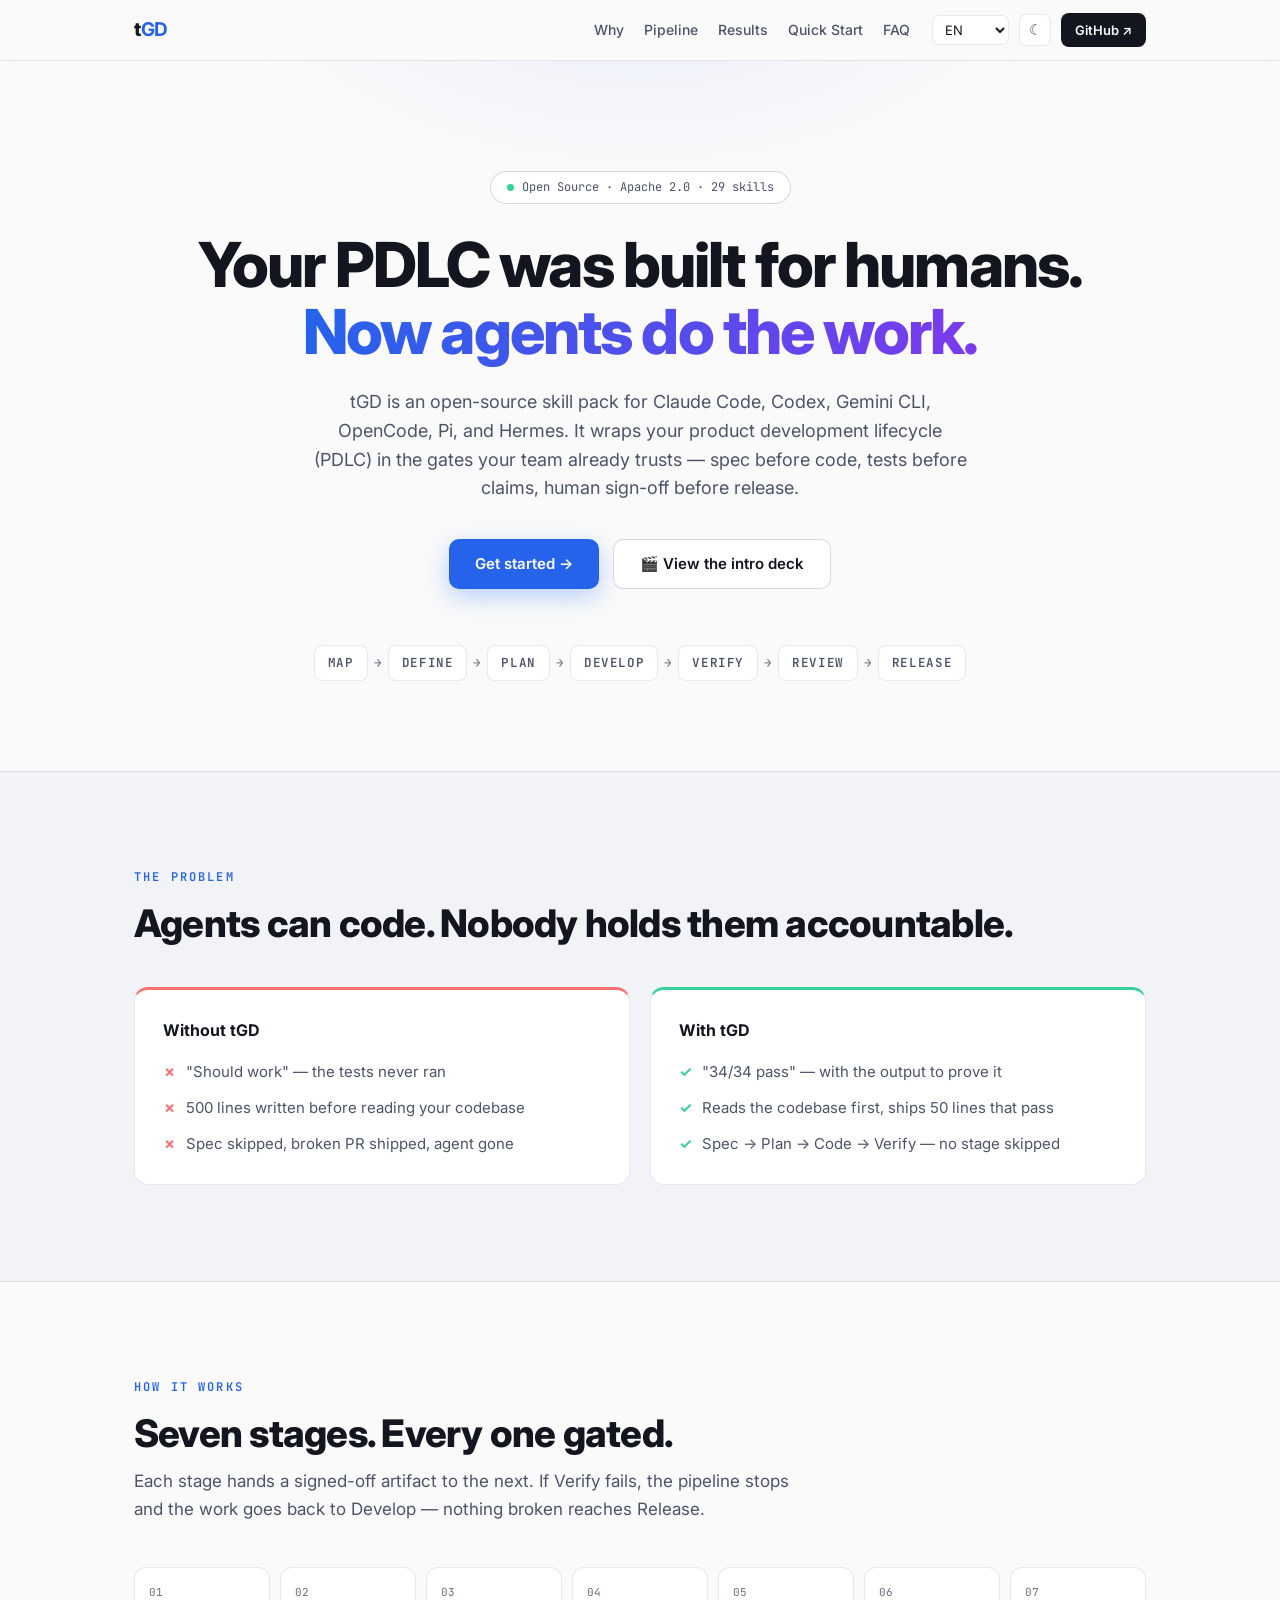
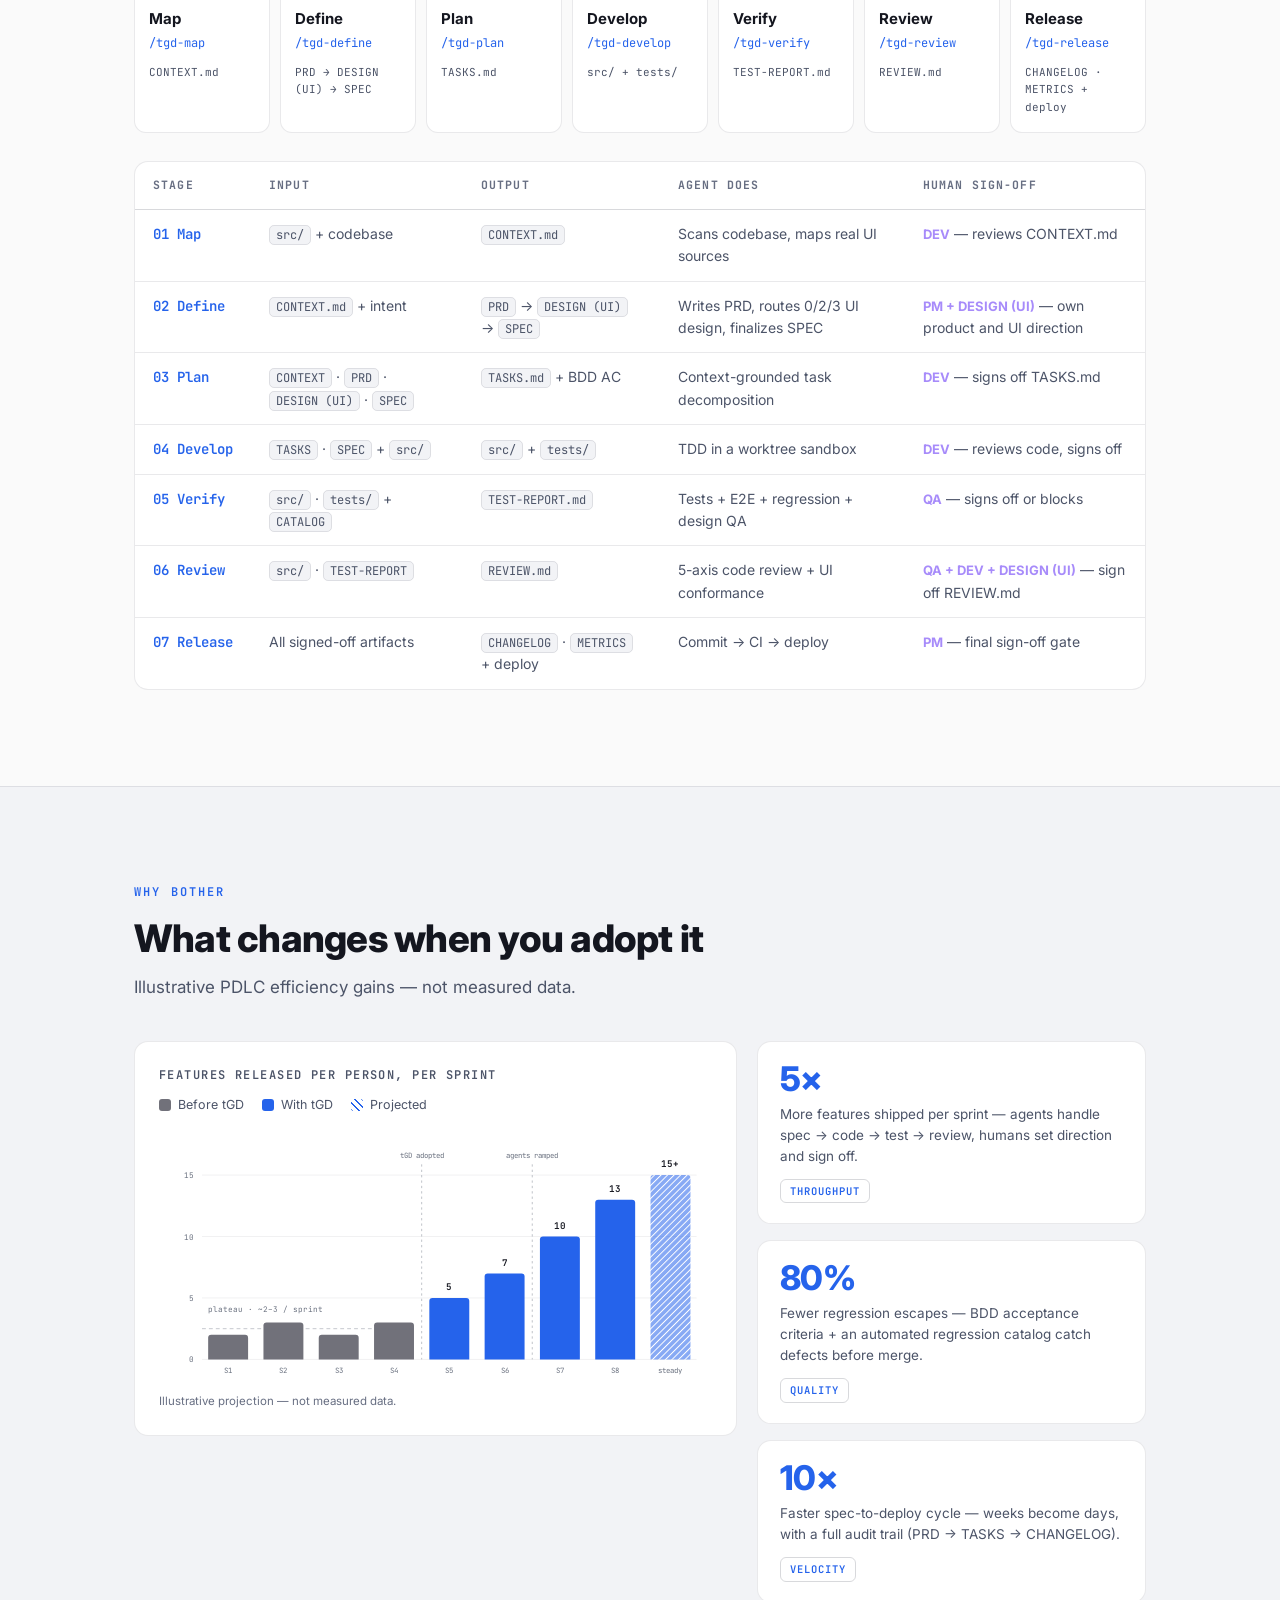
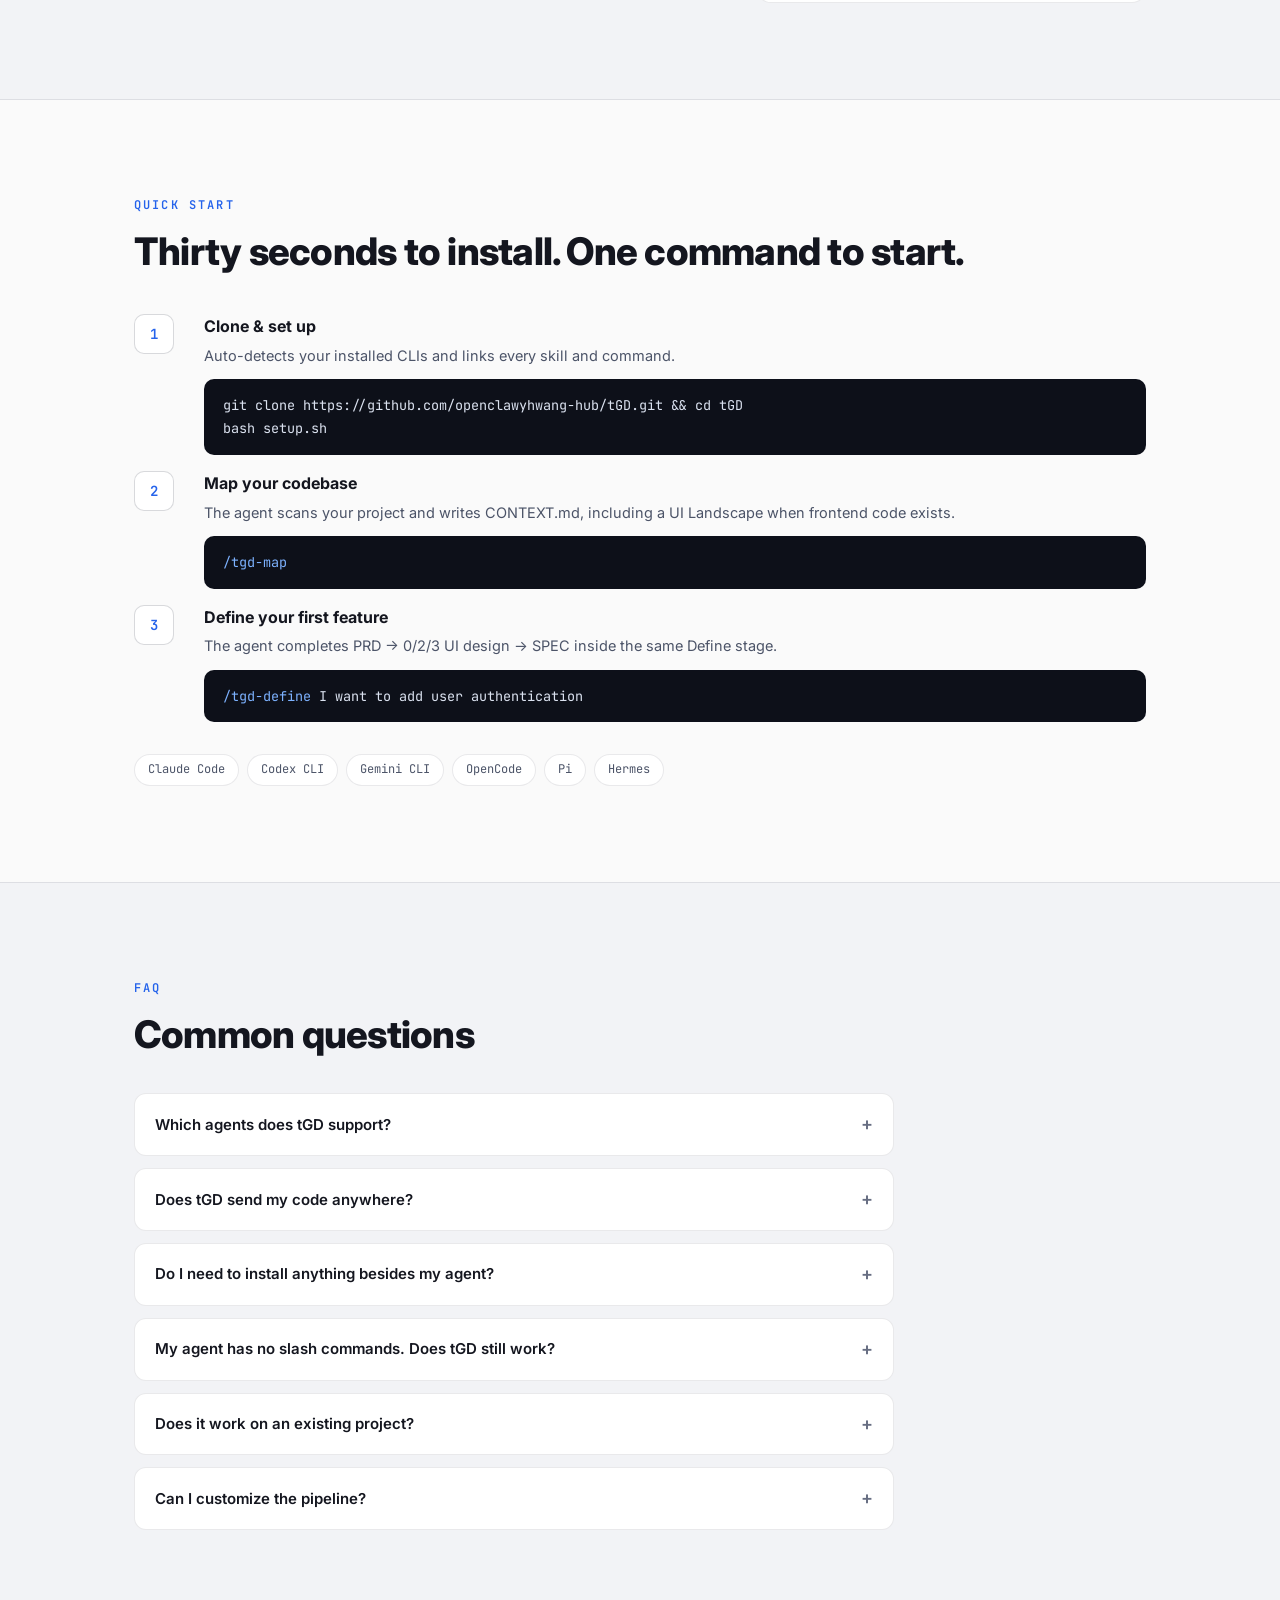
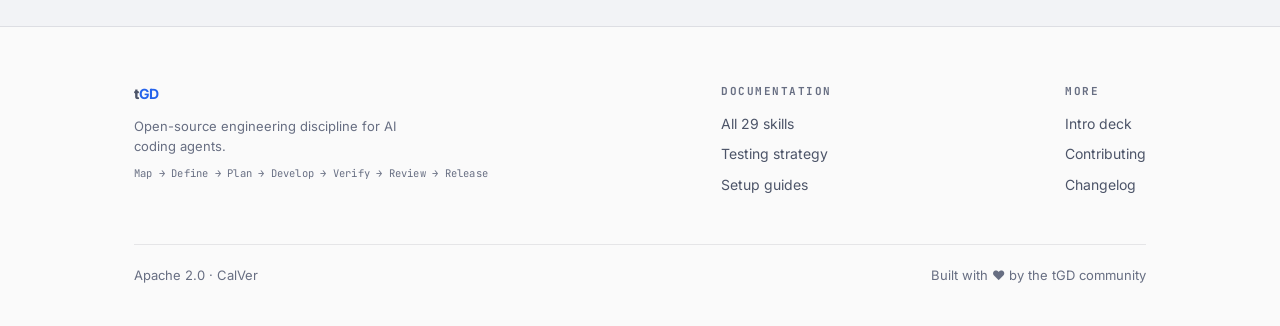
==== commit 29449cc4: "feat: ground UI design handoffs in product context Keep the seven-stage lifecycle while routing 0/2/" ====
--- a/docs/index.html
+++ b/docs/index.html
@@ -360,7 +360,7 @@
 
     <div class="stage-grid">
       <div class="stage"><div class="n">01</div><div class="nm">Map</div><div class="cmd">/tgd-map</div><div class="out">CONTEXT.md</div></div>
-      <div class="stage"><div class="n">02</div><div class="nm">Define</div><div class="cmd">/tgd-define</div><div class="out">PRD · SPEC · DESIGN</div></div>
+      <div class="stage"><div class="n">02</div><div class="nm">Define</div><div class="cmd">/tgd-define</div><div class="out">PRD → DESIGN (UI) → SPEC</div></div>
       <div class="stage"><div class="n">03</div><div class="nm">Plan</div><div class="cmd">/tgd-plan</div><div class="out">TASKS.md</div></div>
       <div class="stage"><div class="n">04</div><div class="nm">Develop</div><div class="cmd">/tgd-develop</div><div class="out">src/ + tests/</div></div>
       <div class="stage"><div class="n">05</div><div class="nm">Verify</div><div class="cmd">/tgd-verify</div><div class="out">TEST-REPORT.md</div></div>
@@ -379,23 +379,23 @@
         </tr></thead>
         <tbody>
           <tr><td class="stg">01 Map</td><td><code>src/</code> + codebase</td><td><code>CONTEXT.md</code></td>
-            <td data-i18n="io.1a">Scans codebase, builds understanding</td>
+            <td data-i18n="io.1a">Scans codebase, maps real UI sources</td>
             <td><span class="role">DEV</span> — <span data-i18n="io.1h">reviews CONTEXT.md</span></td></tr>
-          <tr><td class="stg">02 Define</td><td><code>CONTEXT.md</code> + <span data-i18n="io.intent">intent</span></td><td><code>PRD</code> <code>SPEC</code> <code>DESIGN</code></td>
-            <td data-i18n="io.2a">Interviews user, drafts specs</td>
-            <td><span class="role">PM</span> — <span data-i18n="io.2h">signs off PRD + SPEC</span></td></tr>
-          <tr><td class="stg">03 Plan</td><td><code>CONTEXT</code> · <code>PRD</code> · <code>SPEC</code></td><td><code>TASKS.md</code> + BDD AC</td>
-            <td data-i18n="io.3a">Triple-source task decomposition</td>
+          <tr><td class="stg">02 Define</td><td><code>CONTEXT.md</code> + <span data-i18n="io.intent">intent</span></td><td><code>PRD</code> → <code>DESIGN (UI)</code> → <code>SPEC</code></td>
+            <td data-i18n="io.2a">Writes PRD, routes 0/2/3 UI design, finalizes SPEC</td>
+            <td><span class="role">PM + DESIGN (UI)</span> — <span data-i18n="io.2h">own product and UI direction</span></td></tr>
+          <tr><td class="stg">03 Plan</td><td><code>CONTEXT</code> · <code>PRD</code> · <code>DESIGN (UI)</code> · <code>SPEC</code></td><td><code>TASKS.md</code> + BDD AC</td>
+            <td data-i18n="io.3a">Context-grounded task decomposition</td>
             <td><span class="role">DEV</span> — <span data-i18n="io.3h">signs off TASKS.md</span></td></tr>
           <tr><td class="stg">04 Develop</td><td><code>TASKS</code> · <code>SPEC</code> + <code>src/</code></td><td><code>src/</code> + <code>tests/</code></td>
             <td data-i18n="io.4a">TDD in a worktree sandbox</td>
             <td><span class="role">DEV</span> — <span data-i18n="io.4h">reviews code, signs off</span></td></tr>
           <tr><td class="stg">05 Verify</td><td><code>src/</code> · <code>tests/</code> + <code>CATALOG</code></td><td><code>TEST-REPORT.md</code></td>
-            <td data-i18n="io.5a">All tests + E2E + regression</td>
+            <td data-i18n="io.5a">Tests + E2E + regression + design QA</td>
             <td><span class="role">QA</span> — <span data-i18n="io.5h">signs off or blocks</span></td></tr>
           <tr><td class="stg">06 Review</td><td><code>src/</code> · <code>TEST-REPORT</code></td><td><code>REVIEW.md</code></td>
-            <td data-i18n="io.6a">5-axis code quality review</td>
-            <td><span class="role">QA + DEV</span> — <span data-i18n="io.6h">sign off REVIEW.md</span></td></tr>
+            <td data-i18n="io.6a">5-axis code review + UI conformance</td>
+            <td><span class="role">QA + DEV + DESIGN (UI)</span> — <span data-i18n="io.6h">sign off REVIEW.md</span></td></tr>
           <tr><td class="stg">07 Release</td><td data-i18n="io.7i">All signed-off artifacts</td><td><code>CHANGELOG</code> · <code>METRICS</code> + deploy</td>
             <td>Commit → CI → deploy</td>
             <td><span class="role">PM</span> — <span data-i18n="io.7h">final sign-off gate</span></td></tr>
@@ -522,7 +522,7 @@
         <div class="num">2</div>
         <div>
           <h3 data-i18n="qs.2t">Map your codebase</h3>
-          <p data-i18n="qs.2d">The agent scans your project and writes CONTEXT.md — context before changes.</p>
+          <p data-i18n="qs.2d">The agent scans your project and writes CONTEXT.md, including a UI Landscape when frontend code exists.</p>
           <div class="codeblock"><span class="p">/tgd-map</span></div>
         </div>
       </div>
@@ -530,7 +530,7 @@
         <div class="num">3</div>
         <div>
           <h3 data-i18n="qs.3t">Define your first feature</h3>
-          <p data-i18n="qs.3d">The agent interviews you and drafts the PRD + SPEC. The pipeline takes it from there.</p>
+          <p data-i18n="qs.3d">The agent completes PRD → 0/2/3 UI design → SPEC inside the same Define stage.</p>
           <div class="codeblock"><span class="p">/tgd-define</span> I want to add user authentication</div>
         </div>
       </div>
@@ -616,12 +616,12 @@
     "why.good.t":"有了 tGD","why.good.1":"「34/34 通過」——附上輸出證明","why.good.2":"先讀程式碼庫，交出 50 行能通過的程式","why.good.3":"規格 → 規劃 → 程式 → 驗證——沒有階段可以跳過",
     "pipe.kicker":"運作方式","pipe.title":"七個階段，每一關都有守門。","pipe.sub":"每個階段把簽核過的 artifact 交給下一階段。Verify 不過，pipeline 就停下、工作退回 Develop——壞掉的東西到不了 Release。",
     "io.stage":"階段","io.input":"輸入","io.output":"產出","io.agent":"Agent 負責","io.human":"人類簽核","io.intent":"意圖",
-    "io.1a":"掃描程式碼庫、建立理解","io.1h":"審閱 CONTEXT.md",
-    "io.2a":"訪談使用者、起草規格","io.2h":"簽核 PRD + SPEC",
-    "io.3a":"三源任務拆解","io.3h":"簽核 TASKS.md",
+    "io.1a":"掃描程式碼庫、建立理解與 UI 來源導航","io.1h":"審閱 CONTEXT.md",
+    "io.2a":"撰寫 PRD、路由 0/2/3 UI 設計、完成 SPEC","io.2h":"分別負責產品與 UI 方向",
+    "io.3a":"依真實 context 拆解任務","io.3h":"簽核 TASKS.md",
     "io.4a":"在 worktree 沙盒中 TDD","io.4h":"審閱程式碼並簽核",
-    "io.5a":"全部測試 + E2E + 回歸","io.5h":"簽核或擋下",
-    "io.6a":"5 軸程式碼品質審查","io.6h":"簽核 REVIEW.md",
+    "io.5a":"測試 + E2E + 回歸 + 設計 QA","io.5h":"簽核或擋下",
+    "io.6a":"5 軸程式碼審查 + UI 一致性","io.6h":"簽核 REVIEW.md",
     "io.7i":"所有已簽核的 artifacts","io.7h":"最終簽核關卡",
     "res.kicker":"為什麼值得","res.title":"採用之後會改變什麼","res.sub":"PDLC 效率增益示意——非實測數據。",
     "res.chart.t":"每人每個 sprint 釋出的功能數","res.leg.pre":"導入前","res.leg.post":"導入 tGD","res.leg.proj":"預估",
@@ -632,8 +632,8 @@
     "res.k3":"規格到部署更快——數週縮短為數天，全程留有稽核軌跡（PRD → TASKS → CHANGELOG）。","res.k3t":"速度",
     "qs.kicker":"快速開始","qs.title":"三十秒裝好，一個指令開跑。",
     "qs.1t":"Clone 並安裝","qs.1d":"自動偵測你已安裝的 CLI，連結所有 skills 和指令。",
-    "qs.2t":"掃描你的程式碼庫","qs.2d":"Agent 掃描專案並寫出 CONTEXT.md——先有 context 再動手。",
-    "qs.3t":"定義第一個功能","qs.3d":"Agent 訪談你並起草 PRD + SPEC，之後交給 pipeline。",
+    "qs.2t":"掃描你的程式碼庫","qs.2d":"Agent 掃描專案並寫出 CONTEXT.md；有前端時包含 UI Landscape。",
+    "qs.3t":"定義第一個功能","qs.3d":"Agent 在同一個 Define 階段完成 PRD → 0/2/3 UI 設計 → SPEC。",
     "faq.title":"常見問題",
     "faq.0q":"tGD 支援哪些工具？","faq.0a":"Claude Code、Codex CLI、Gemini CLI、OpenCode、Pi、Hermes。執行一次 bash setup.sh 會自動偵測你裝了什麼，並為每個工具連結對應的格式。",
     "faq.5q":"tGD 會把我的程式碼傳到哪裡嗎？","faq.5a":"不會。tGD 只是純 Markdown skills 和 shell 腳本，在你自己的 agent 裡執行——沒有伺服器、沒有遙測、不用帳號。程式碼不會離開你原本使用的工具。",
@@ -656,12 +656,12 @@
     "why.good.t":"tGDあり","why.good.1":"「34/34 パス」— 出力を添えて証明","why.good.2":"まずコードベースを読み、通る50行を出す","why.good.3":"仕様 → 計画 → コード → 検証 — どの段階も飛ばせない",
     "pipe.kicker":"仕組み","pipe.title":"7つのステージ。すべてにゲート。","pipe.sub":"各ステージはサインオフ済みのアーティファクトを次へ渡します。Verifyが失敗するとパイプラインは停止し、作業はDevelopへ戻ります — 壊れたものはReleaseに到達しません。",
     "io.stage":"ステージ","io.input":"入力","io.output":"出力","io.agent":"エージェント","io.human":"人間のサインオフ","io.intent":"意図",
-    "io.1a":"コードベースをスキャンし理解を構築","io.1h":"CONTEXT.mdをレビュー",
-    "io.2a":"ユーザーにインタビューし仕様を起草","io.2h":"PRD + SPECをサインオフ",
-    "io.3a":"三源タスク分解","io.3h":"TASKS.mdをサインオフ",
+    "io.1a":"コードベースをスキャンしUIソースへのナビゲーションを構築","io.1h":"CONTEXT.mdをレビュー",
+    "io.2a":"PRD作成、0/2/3 UIデザインのルーティング、SPEC確定","io.2h":"製品とUI方向をそれぞれ担当",
+    "io.3a":"実際のコンテキストに基づくタスク分解","io.3h":"TASKS.mdをサインオフ",
     "io.4a":"WorktreeサンドボックスでTDD","io.4h":"コードをレビューしサインオフ",
-    "io.5a":"全テスト + E2E + リグレッション","io.5h":"サインオフまたはブロック",
-    "io.6a":"5軸コード品質レビュー","io.6h":"REVIEW.mdをサインオフ",
+    "io.5a":"テスト + E2E + リグレッション + デザインQA","io.5h":"サインオフまたはブロック",
+    "io.6a":"5軸コードレビュー + UI適合性","io.6h":"REVIEW.mdをサインオフ",
     "io.7i":"全サインオフ済みアーティファクト","io.7h":"最終サインオフゲート",
     "res.kicker":"導入する価値","res.title":"採用すると何が変わるか","res.sub":"PDLC効率向上のイメージ — 実測値ではありません。",
     "res.chart.t":"1人あたり・スプリントあたりのリリース機能数","res.leg.pre":"導入前","res.leg.post":"tGD導入後","res.leg.proj":"予測",
@@ -672,8 +672,8 @@
     "res.k3":"仕様からデプロイまでを短縮 — 数週間が数日に、完全な監査証跡つき（PRD → TASKS → CHANGELOG）。","res.k3t":"ベロシティ",
     "qs.kicker":"クイックスタート","qs.title":"インストール30秒。コマンド1つで開始。",
     "qs.1t":"Clone & セットアップ","qs.1d":"インストール済みCLIを自動検出し、全スキルとコマンドをリンクします。",
-    "qs.2t":"コードベースをマップ","qs.2d":"エージェントがプロジェクトをスキャンしCONTEXT.mdを作成 — 変更の前にコンテキスト。",
-    "qs.3t":"最初の機能を定義","qs.3d":"エージェントがインタビューしPRD + SPECを起草。あとはパイプラインが引き継ぎます。",
+    "qs.2t":"コードベースをマップ","qs.2d":"エージェントがプロジェクトをスキャンし、フロントエンドがあればUI Landscapeを含むCONTEXT.mdを作成。",
+    "qs.3t":"最初の機能を定義","qs.3d":"同じDefineステージ内でPRD → 0/2/3 UIデザイン → SPECを完了します。",
     "faq.title":"よくある質問",
     "faq.0q":"tGDはどのエージェントに対応？","faq.0a":"Claude Code、Codex CLI、Gemini CLI、OpenCode、Pi Coding Agent、Hermes。bash setup.shを1回実行すれば、インストール済みのツールを検出し、それぞれに適した形式でリンクします。",
     "faq.5q":"tGDは私のコードをどこかへ送信する？","faq.5a":"いいえ。tGDはプレーンなMarkdownスキルとシェルスクリプトで、あなた自身のエージェント内で動作します — サーバーなし、テレメトリなし、アカウント不要。コードが今使っているツールの外に出ることはありません。",
@@ -696,12 +696,12 @@
     "why.good.t":"Mit tGD","why.good.1":"„34/34 bestanden“ — mit der Ausgabe als Beweis","why.good.2":"Liest zuerst die Codebasis, liefert 50 Zeilen, die bestehen","why.good.3":"Spec → Plan → Code → Verify — keine Stufe wird übersprungen",
     "pipe.kicker":"So funktioniert es","pipe.title":"Sieben Stufen. Jede mit Gate.","pipe.sub":"Jede Stufe übergibt ein abgezeichnetes Artefakt an die nächste. Schlägt Verify fehl, stoppt die Pipeline und die Arbeit geht zurück zu Develop — nichts Kaputtes erreicht Release.",
     "io.stage":"Stufe","io.input":"Input","io.output":"Output","io.agent":"Agent","io.human":"Mensch","io.intent":"Intention",
-    "io.1a":"Scannt die Codebasis, baut Verständnis auf","io.1h":"prüft CONTEXT.md",
-    "io.2a":"Interviewt den User, entwirft Specs","io.2h":"zeichnet PRD + SPEC ab",
-    "io.3a":"Drei-Quellen-Zerlegung","io.3h":"zeichnet TASKS.md ab",
+    "io.1a":"Scannt die Codebasis und baut Navigation zu UI-Quellen auf","io.1h":"prüft CONTEXT.md",
+    "io.2a":"Schreibt PRD, routet 0/2/3 UI-Design, finalisiert SPEC","io.2h":"verantworten Produkt- und UI-Richtung",
+    "io.3a":"Kontextbasierte Task-Zerlegung","io.3h":"zeichnet TASKS.md ab",
     "io.4a":"TDD in der Worktree-Sandbox","io.4h":"prüft Code, zeichnet ab",
-    "io.5a":"Alle Tests + E2E + Regression","io.5h":"zeichnet ab oder blockiert",
-    "io.6a":"5-Achsen-Review","io.6h":"zeichnen REVIEW.md ab",
+    "io.5a":"Tests + E2E + Regression + Design-QA","io.5h":"zeichnet ab oder blockiert",
+    "io.6a":"5-Achsen-Review + UI-Konformität","io.6h":"zeichnen REVIEW.md ab",
     "io.7i":"Alle abgezeichneten Artefakte","io.7h":"finales Sign-off-Gate",
     "res.kicker":"Warum es sich lohnt","res.title":"Was sich mit tGD ändert","res.sub":"Illustrative PDLC-Effizienzgewinne — keine Messdaten.",
     "res.chart.t":"Features pro Person, pro Sprint","res.leg.pre":"Vor tGD","res.leg.post":"Mit tGD","res.leg.proj":"Projiziert",
@@ -712,8 +712,8 @@
     "res.k3":"Schnellerer Spec-zu-Deploy-Zyklus — aus Wochen werden Tage, mit vollständigem Audit-Trail (PRD → TASKS → CHANGELOG).","res.k3t":"Tempo",
     "qs.kicker":"Schnellstart","qs.title":"In 30 Sekunden installiert. Ein Befehl zum Start.",
     "qs.1t":"Klonen & einrichten","qs.1d":"Erkennt Ihre installierten CLIs automatisch und verlinkt alle Skills und Commands.",
-    "qs.2t":"Codebasis mappen","qs.2d":"Der Agent scannt Ihr Projekt und schreibt CONTEXT.md — Kontext vor Änderungen.",
-    "qs.3t":"Erstes Feature definieren","qs.3d":"Der Agent interviewt Sie und entwirft PRD + SPEC. Ab da übernimmt die Pipeline.",
+    "qs.2t":"Codebasis mappen","qs.2d":"Der Agent scannt Ihr Projekt und schreibt CONTEXT.md, bei Frontend-Code inklusive UI Landscape.",
+    "qs.3t":"Erstes Feature definieren","qs.3d":"Der Agent erledigt PRD → 0/2/3 UI-Design → SPEC innerhalb derselben Define-Stufe.",
     "faq.title":"Häufige Fragen",
     "faq.0q":"Welche Agenten unterstützt tGD?","faq.0a":"Claude Code, Codex CLI, Gemini CLI, OpenCode, Pi Coding Agent und Hermes. Ein bash setup.sh erkennt, was installiert ist, und verlinkt für jedes Tool das richtige Format.",
     "faq.5q":"Sendet tGD meinen Code irgendwohin?","faq.5a":"Nein. tGD besteht aus reinen Markdown-Skills und Shell-Skripten, die in Ihrem eigenen Agent laufen — kein Server, keine Telemetrie, kein Account. Ihr Code verlässt nie die Tools, die Sie bereits nutzen.",
@@ -768,16 +768,9 @@
 /* ============================== init ============================== */
 setTheme(localStorage.getItem('tgd-theme') ||
   (window.matchMedia('(prefers-color-scheme: light)').matches ? 'light' : 'dark'));
+// English by default; only an explicit choice (persisted) switches language
 const saved = localStorage.getItem('tgd-lang');
 if (saved && saved !== 'en') setLang(saved);
-else {
-  const nav = (navigator.language || 'en').toLowerCase();
-  if (!saved) {
-    if (nav.startsWith('zh')) setLang('zh');
-    else if (nav.startsWith('ja')) setLang('ja');
-    else if (nav.startsWith('de')) setLang('de');
-  }
-}
 </script>
 </body>
 </html>
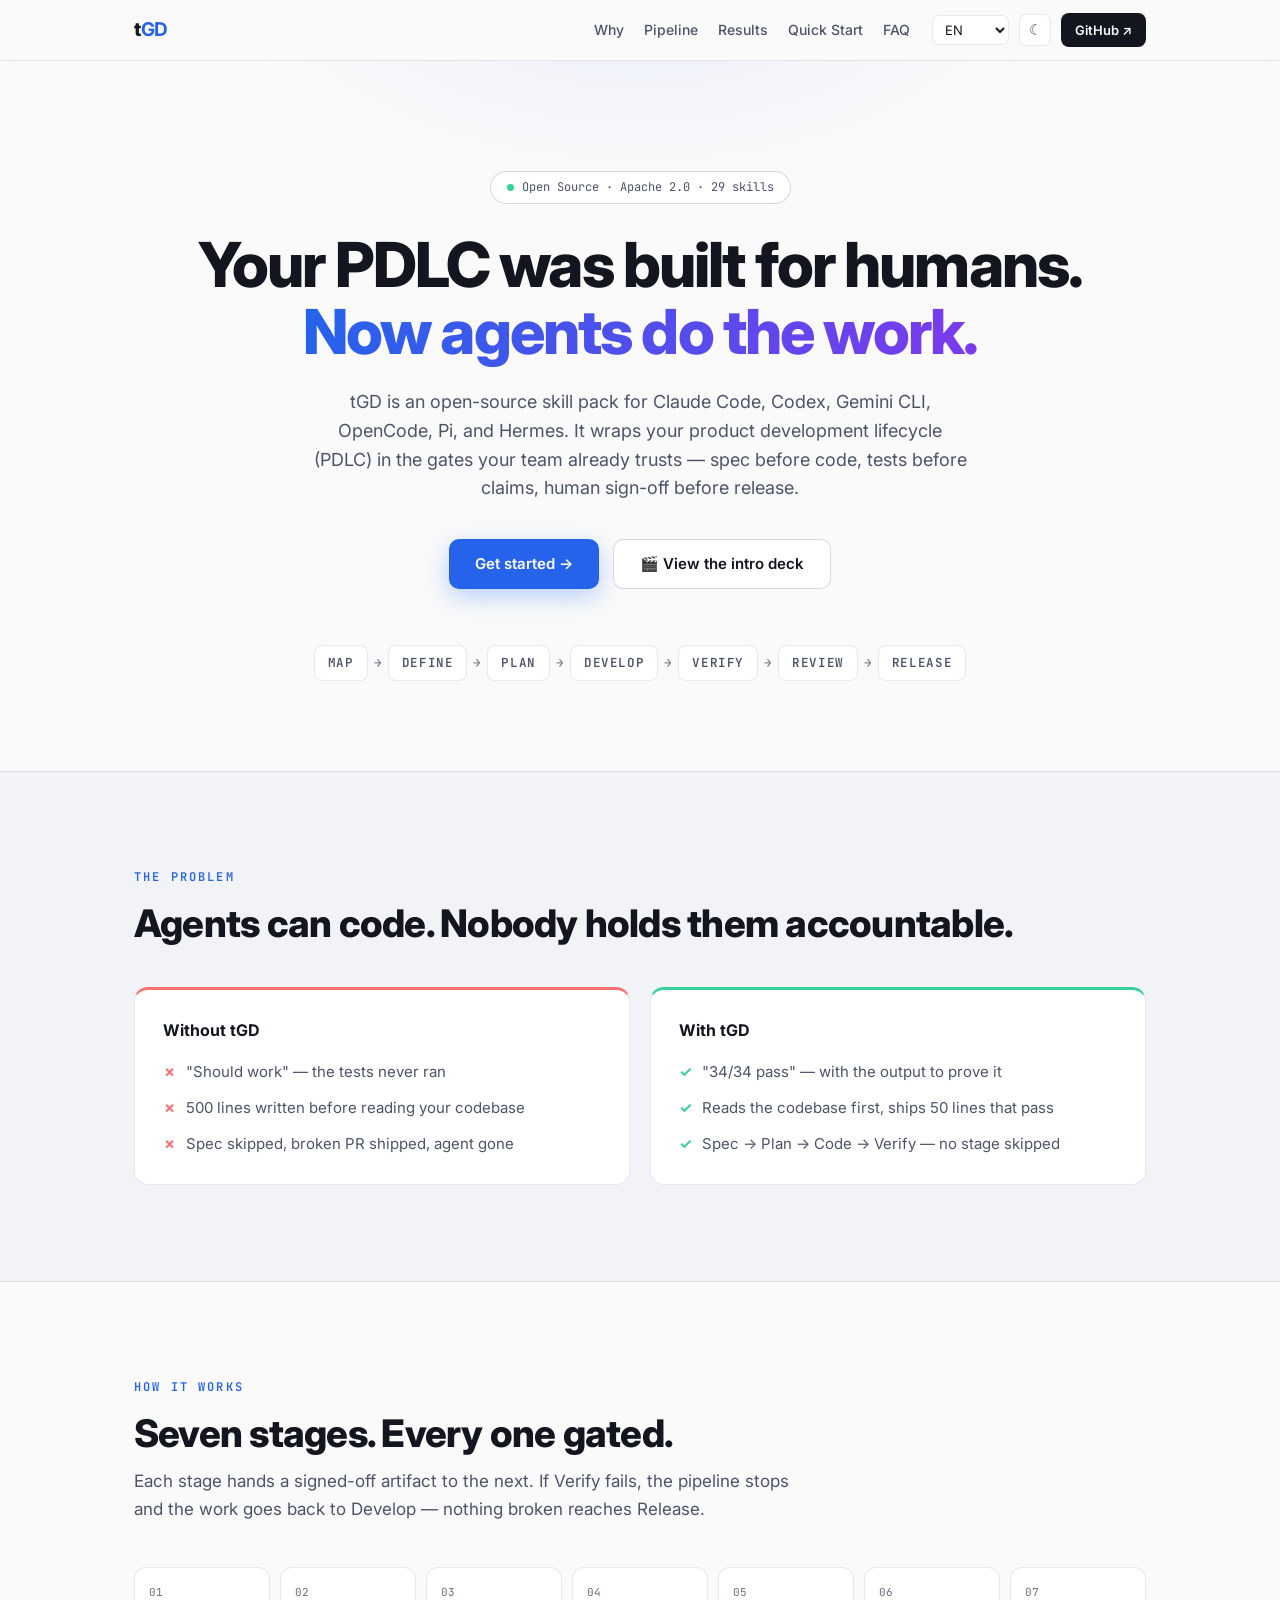
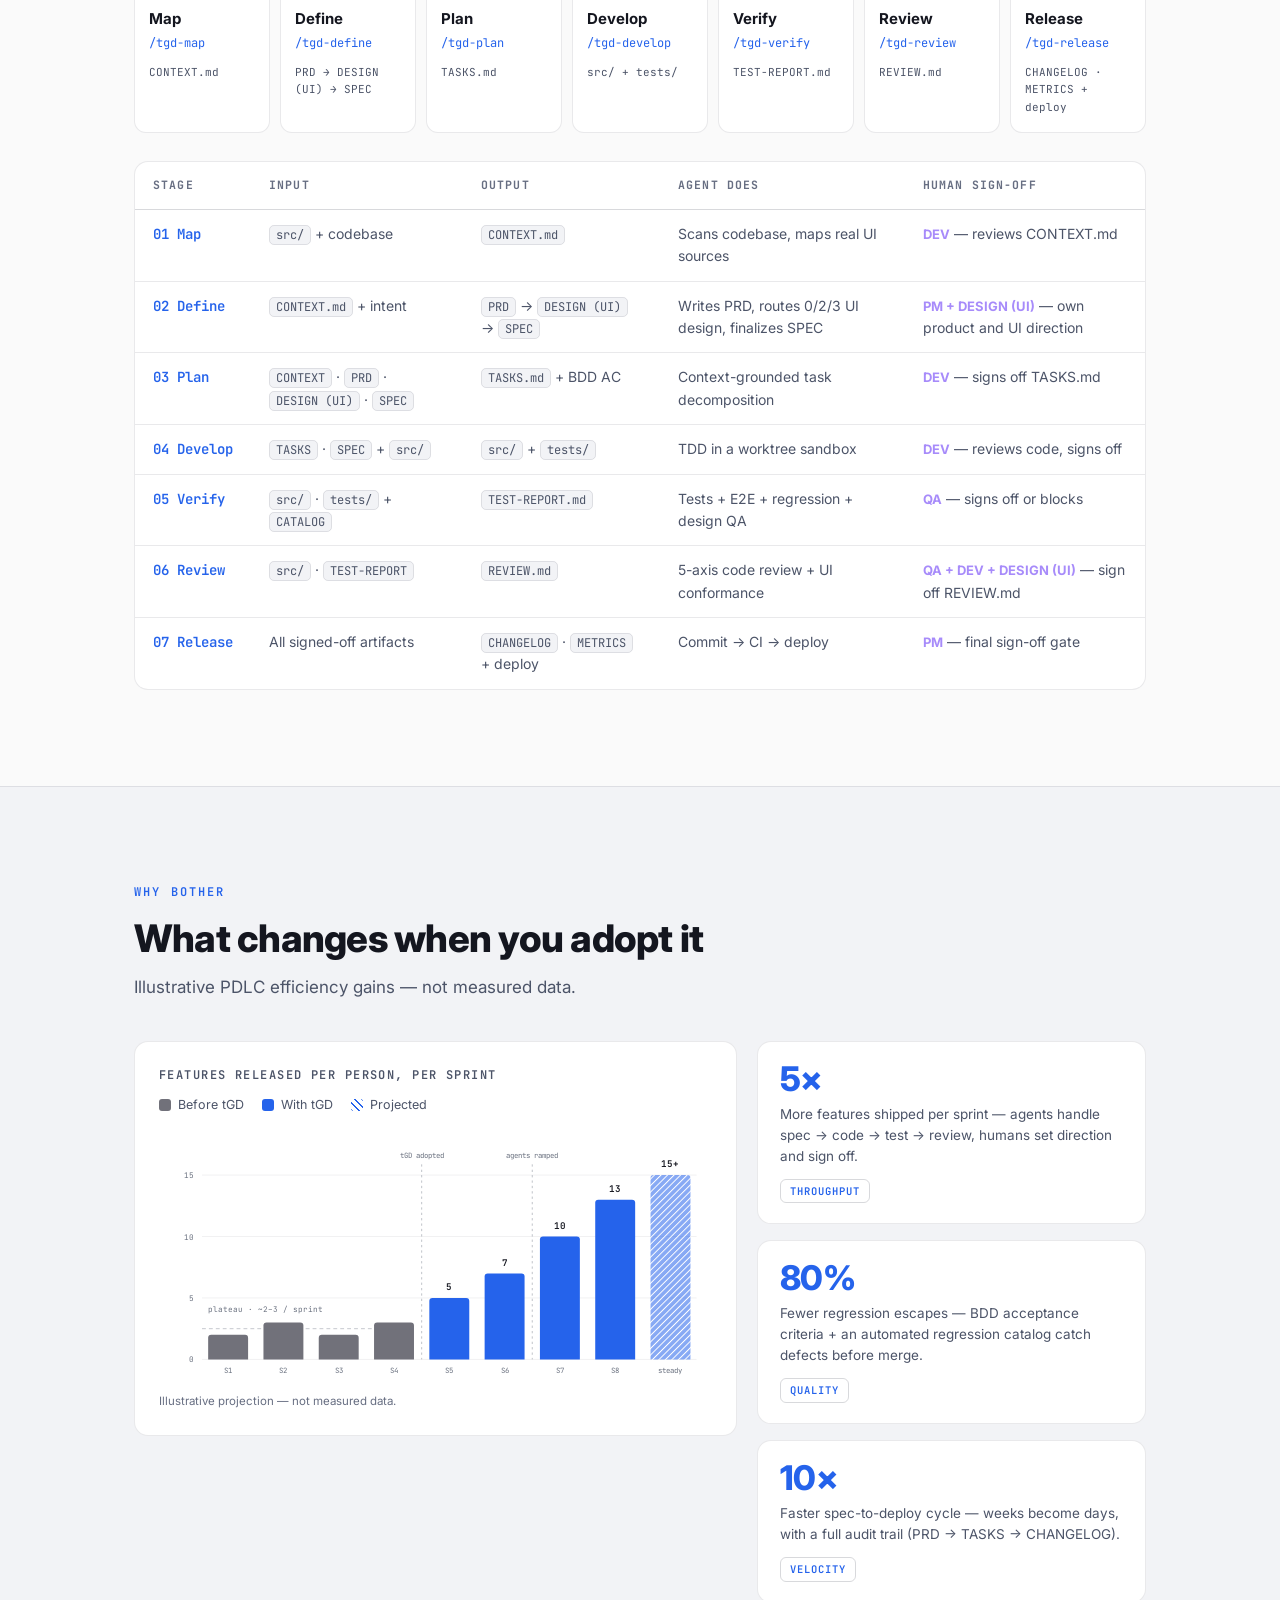
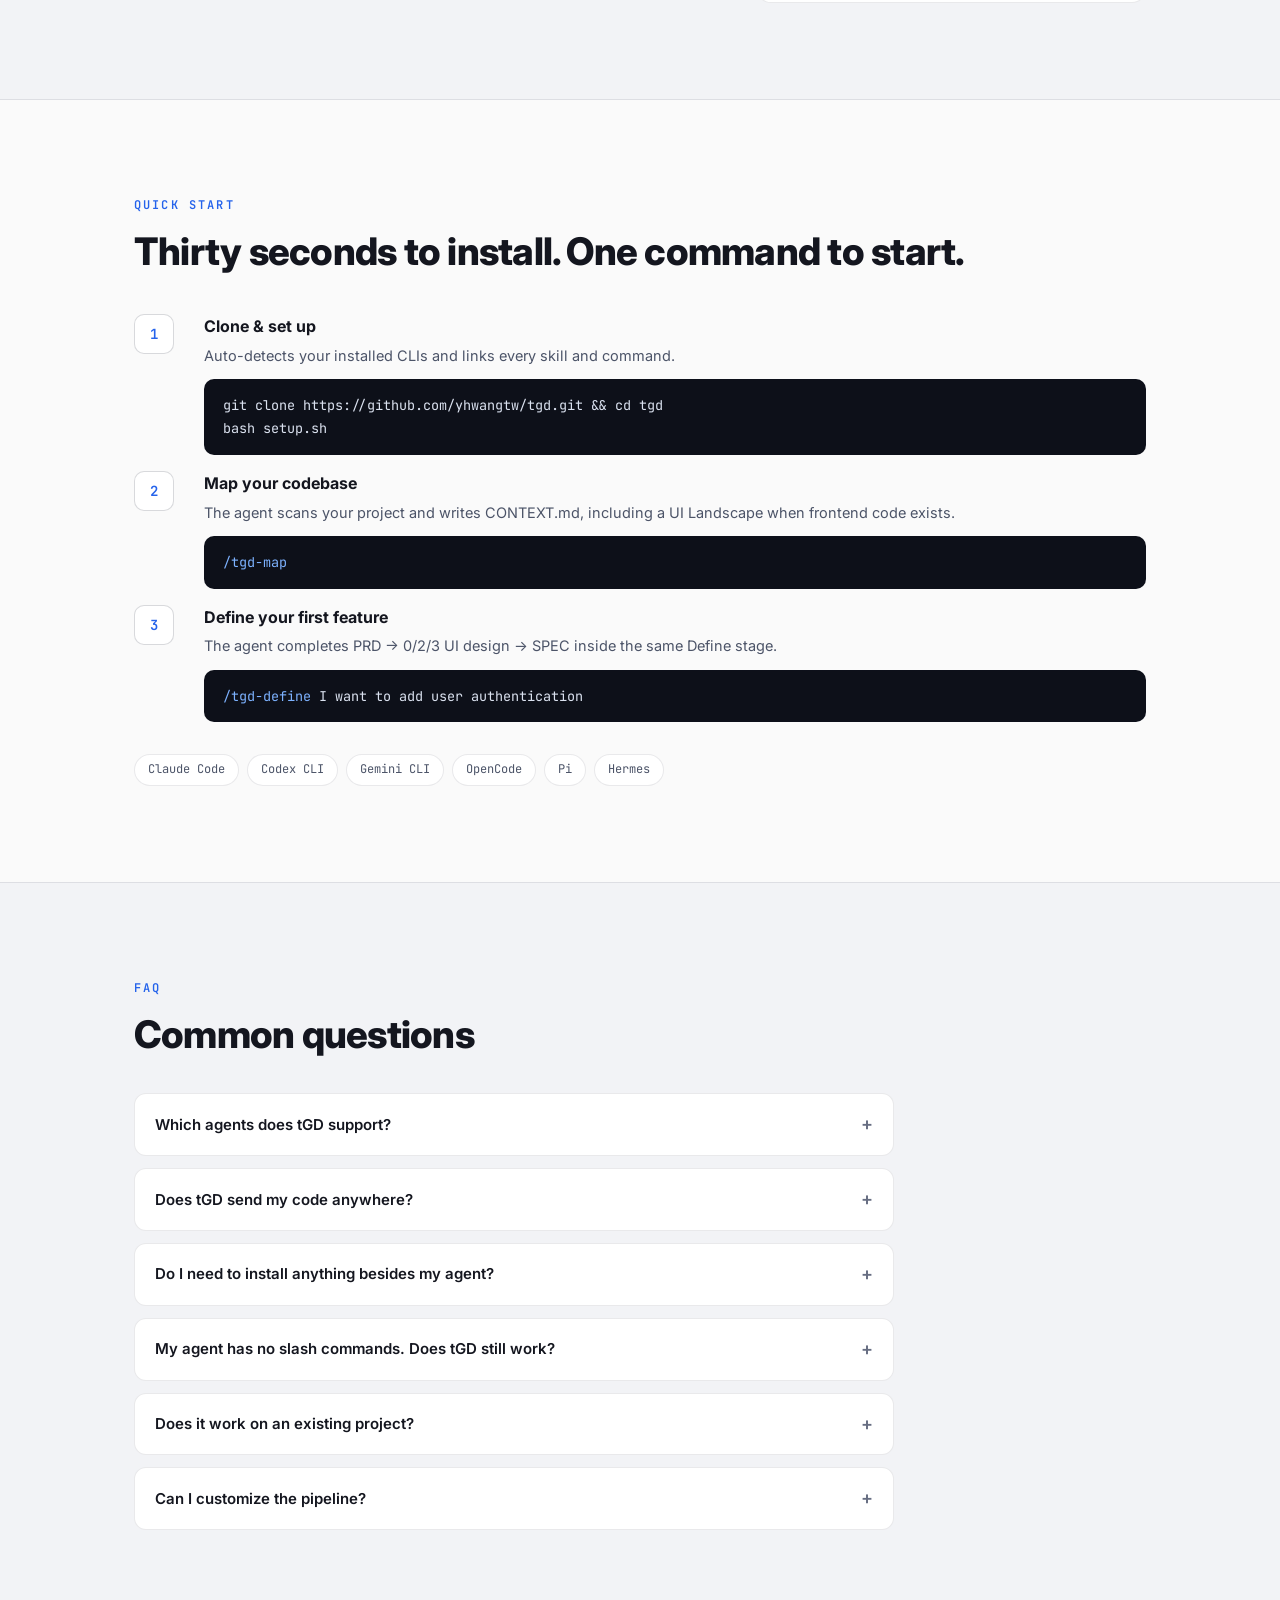
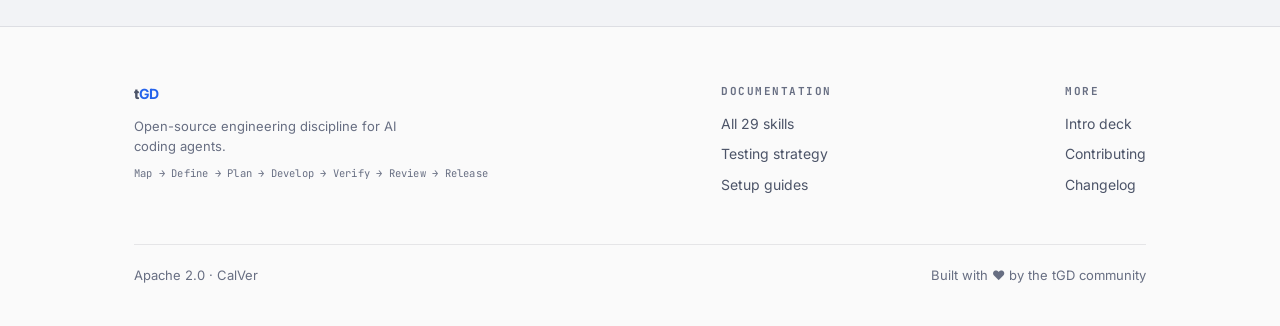
==== commit c7de3e59: "fix: update stale skill and repository references" ====
--- a/docs/index.html
+++ b/docs/index.html
@@ -8,12 +8,12 @@
 <meta property="og:type" content="website">
 <meta property="og:title" content="tGD — The Agentic PDLC Harness">
 <meta property="og:description" content="An open-source skill pack that wraps your coding agent's product development lifecycle in the gates your team already trusts.">
-<meta property="og:url" content="https://openclawyhwang-hub.github.io/tGD/">
-<meta property="og:image" content="https://openclawyhwang-hub.github.io/tGD/assets/og.png">
+<meta property="og:url" content="https://yhwangtw.github.io/tgd/">
+<meta property="og:image" content="https://yhwangtw.github.io/tgd/assets/og.png">
 <meta name="twitter:card" content="summary_large_image">
 <meta name="twitter:title" content="tGD — The Agentic PDLC Harness">
 <meta name="twitter:description" content="An open-source skill pack that wraps your coding agent's product development lifecycle in the gates your team already trusts.">
-<meta name="twitter:image" content="https://openclawyhwang-hub.github.io/tGD/assets/og.png">
+<meta name="twitter:image" content="https://yhwangtw.github.io/tgd/assets/og.png">
 <link rel="icon" type="image/svg+xml" href="favicon.svg">
 <link rel="preconnect" href="https://fonts.googleapis.com">
 <link rel="preconnect" href="https://fonts.gstatic.com" crossorigin>
@@ -301,7 +301,7 @@
         <option value="de">DE</option>
       </select>
       <button class="icon-btn" id="theme" aria-label="Toggle theme">◐</button>
-      <a class="gh-btn" href="https://github.com/openclawyhwang-hub/tGD">GitHub ↗</a>
+      <a class="gh-btn" href="https://github.com/yhwangtw/tgd">GitHub ↗</a>
     </div>
   </div>
 </nav>
@@ -514,7 +514,7 @@
         <div>
           <h3 data-i18n="qs.1t">Clone &amp; set up</h3>
           <p data-i18n="qs.1d">Auto-detects your installed CLIs and links every skill and command.</p>
-          <div class="codeblock">git clone https://github.com/openclawyhwang-hub/tGD.git &amp;&amp; cd tGD
+          <div class="codeblock">git clone https://github.com/yhwangtw/tgd.git &amp;&amp; cd tgd
 bash setup.sh</div>
         </div>
       </div>
@@ -584,15 +584,15 @@
       </div>
       <div class="foot-col">
         <h4 data-i18n="foot.docs">Documentation</h4>
-        <a href="https://github.com/openclawyhwang-hub/tGD#-all-29-skills" data-i18n="foot.skills">All 29 skills</a>
-        <a href="https://github.com/openclawyhwang-hub/tGD#-testing-strategy" data-i18n="foot.testing">Testing strategy</a>
-        <a href="https://github.com/openclawyhwang-hub/tGD/tree/main/docs" data-i18n="foot.guides">Setup guides</a>
+        <a href="https://github.com/yhwangtw/tgd#-all-29-skills" data-i18n="foot.skills">All 29 skills</a>
+        <a href="https://github.com/yhwangtw/tgd#-testing-strategy" data-i18n="foot.testing">Testing strategy</a>
+        <a href="https://github.com/yhwangtw/tgd/tree/main/docs" data-i18n="foot.guides">Setup guides</a>
       </div>
       <div class="foot-col">
         <h4 data-i18n="foot.more">More</h4>
         <a href="tGD-intro.html" data-i18n="foot.deck">Intro deck</a>
-        <a href="https://github.com/openclawyhwang-hub/tGD/blob/main/CONTRIBUTING.md" data-i18n="foot.contrib">Contributing</a>
-        <a href="https://github.com/openclawyhwang-hub/tGD/blob/main/CHANGELOG.md">Changelog</a>
+        <a href="https://github.com/yhwangtw/tgd/blob/main/CONTRIBUTING.md" data-i18n="foot.contrib">Contributing</a>
+        <a href="https://github.com/yhwangtw/tgd/blob/main/CHANGELOG.md">Changelog</a>
       </div>
     </div>
     <div class="foot-base">
